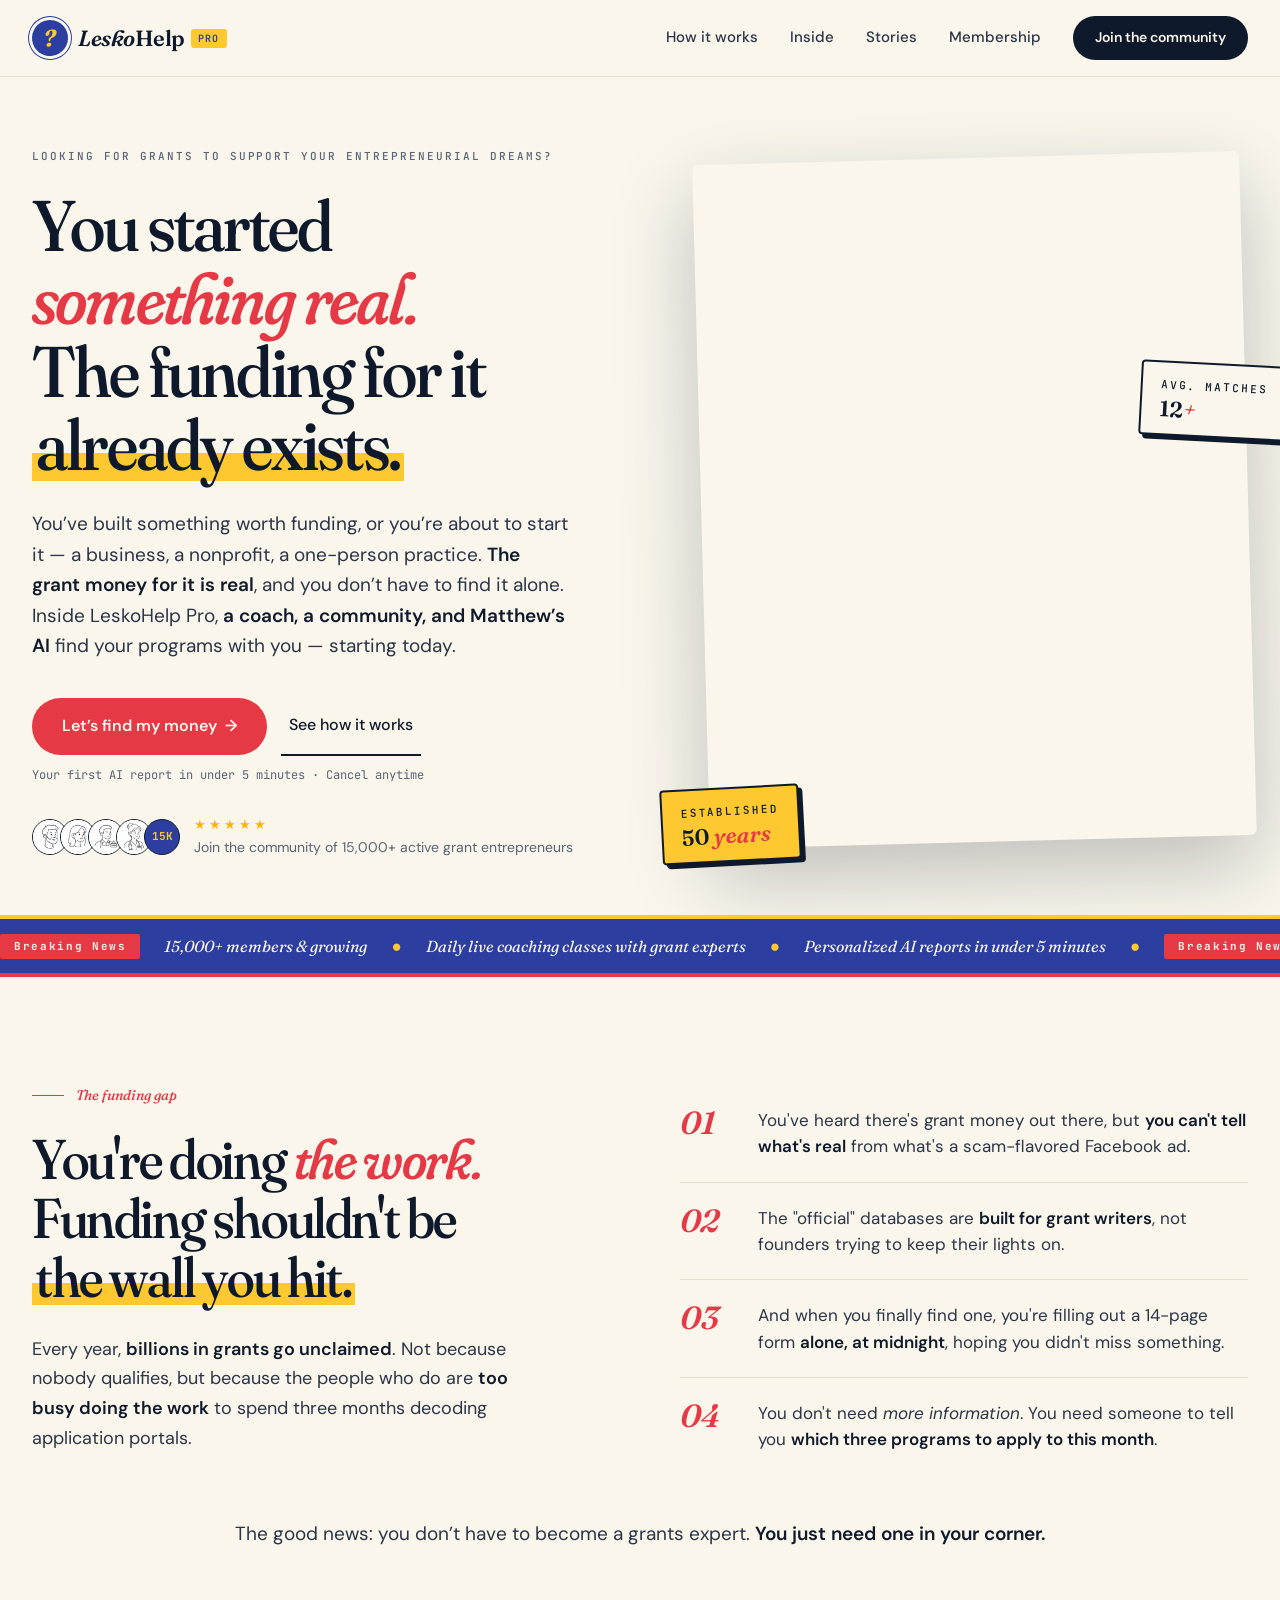
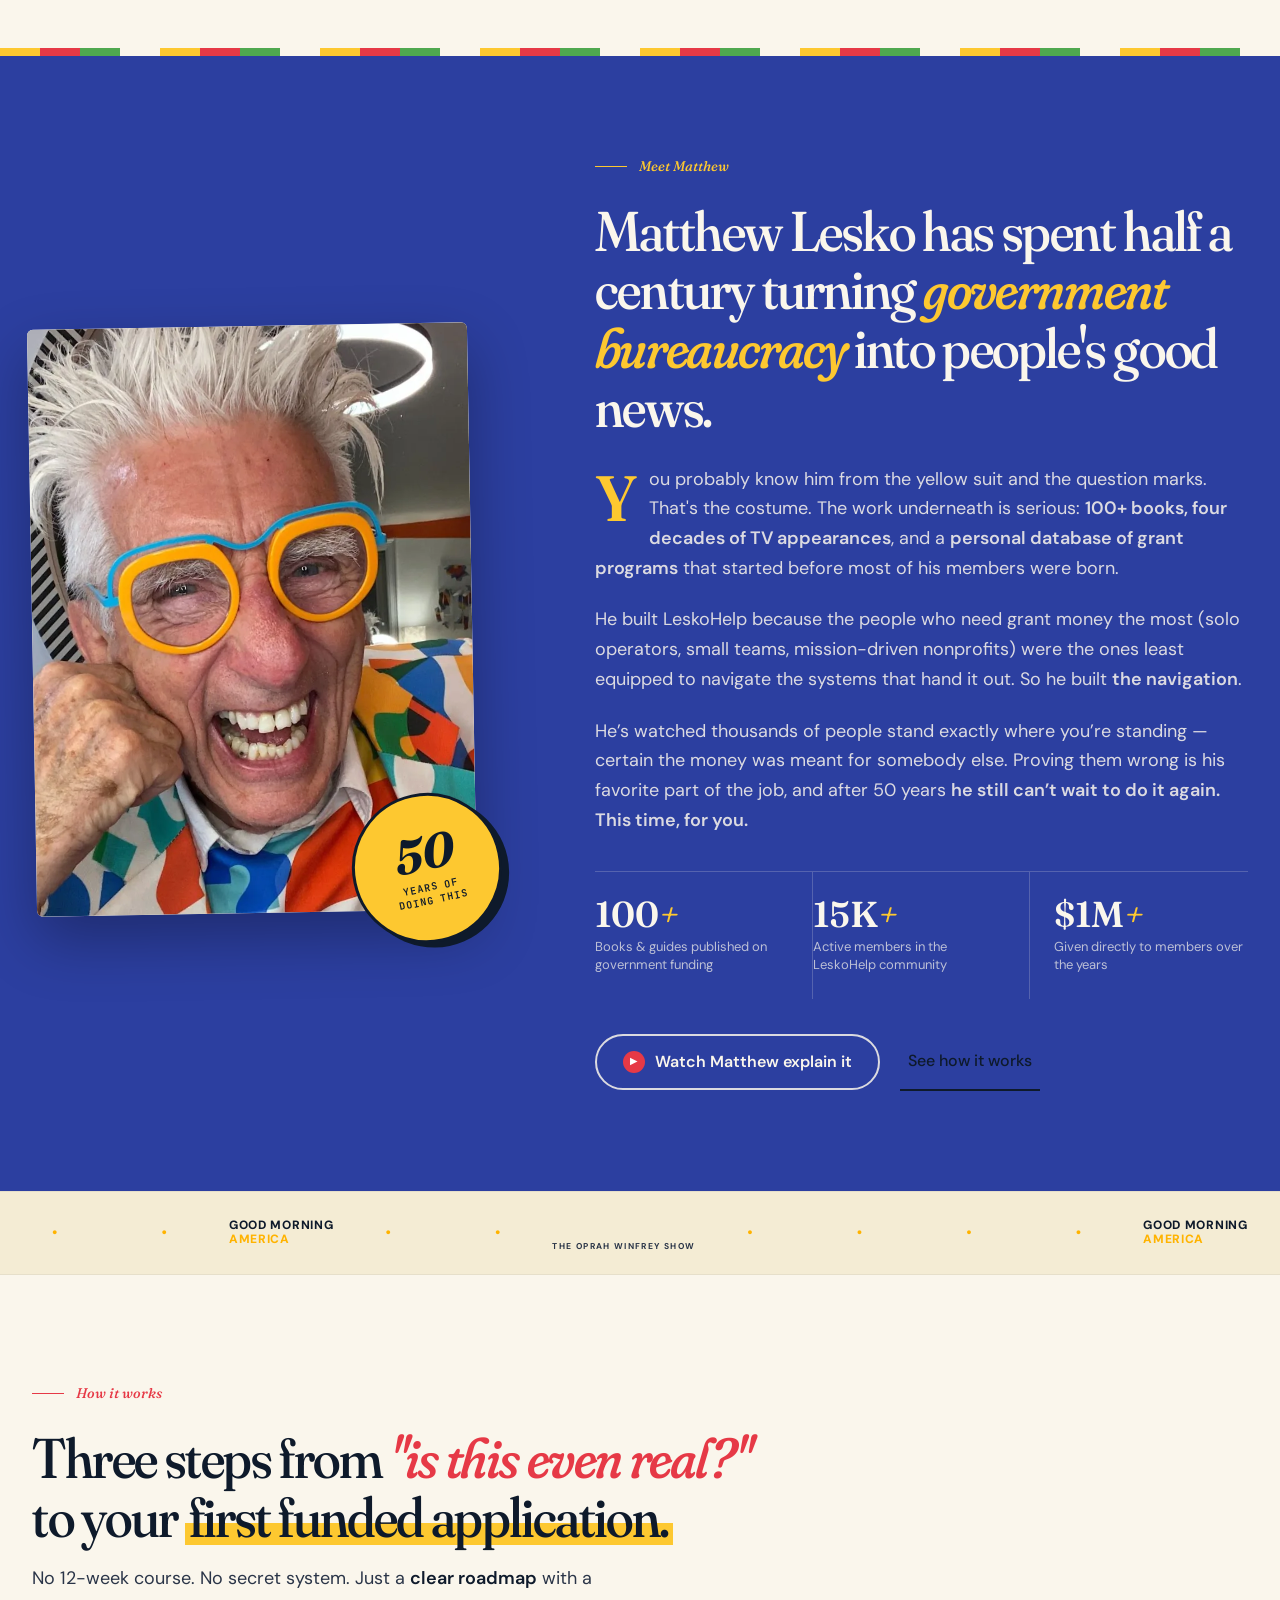
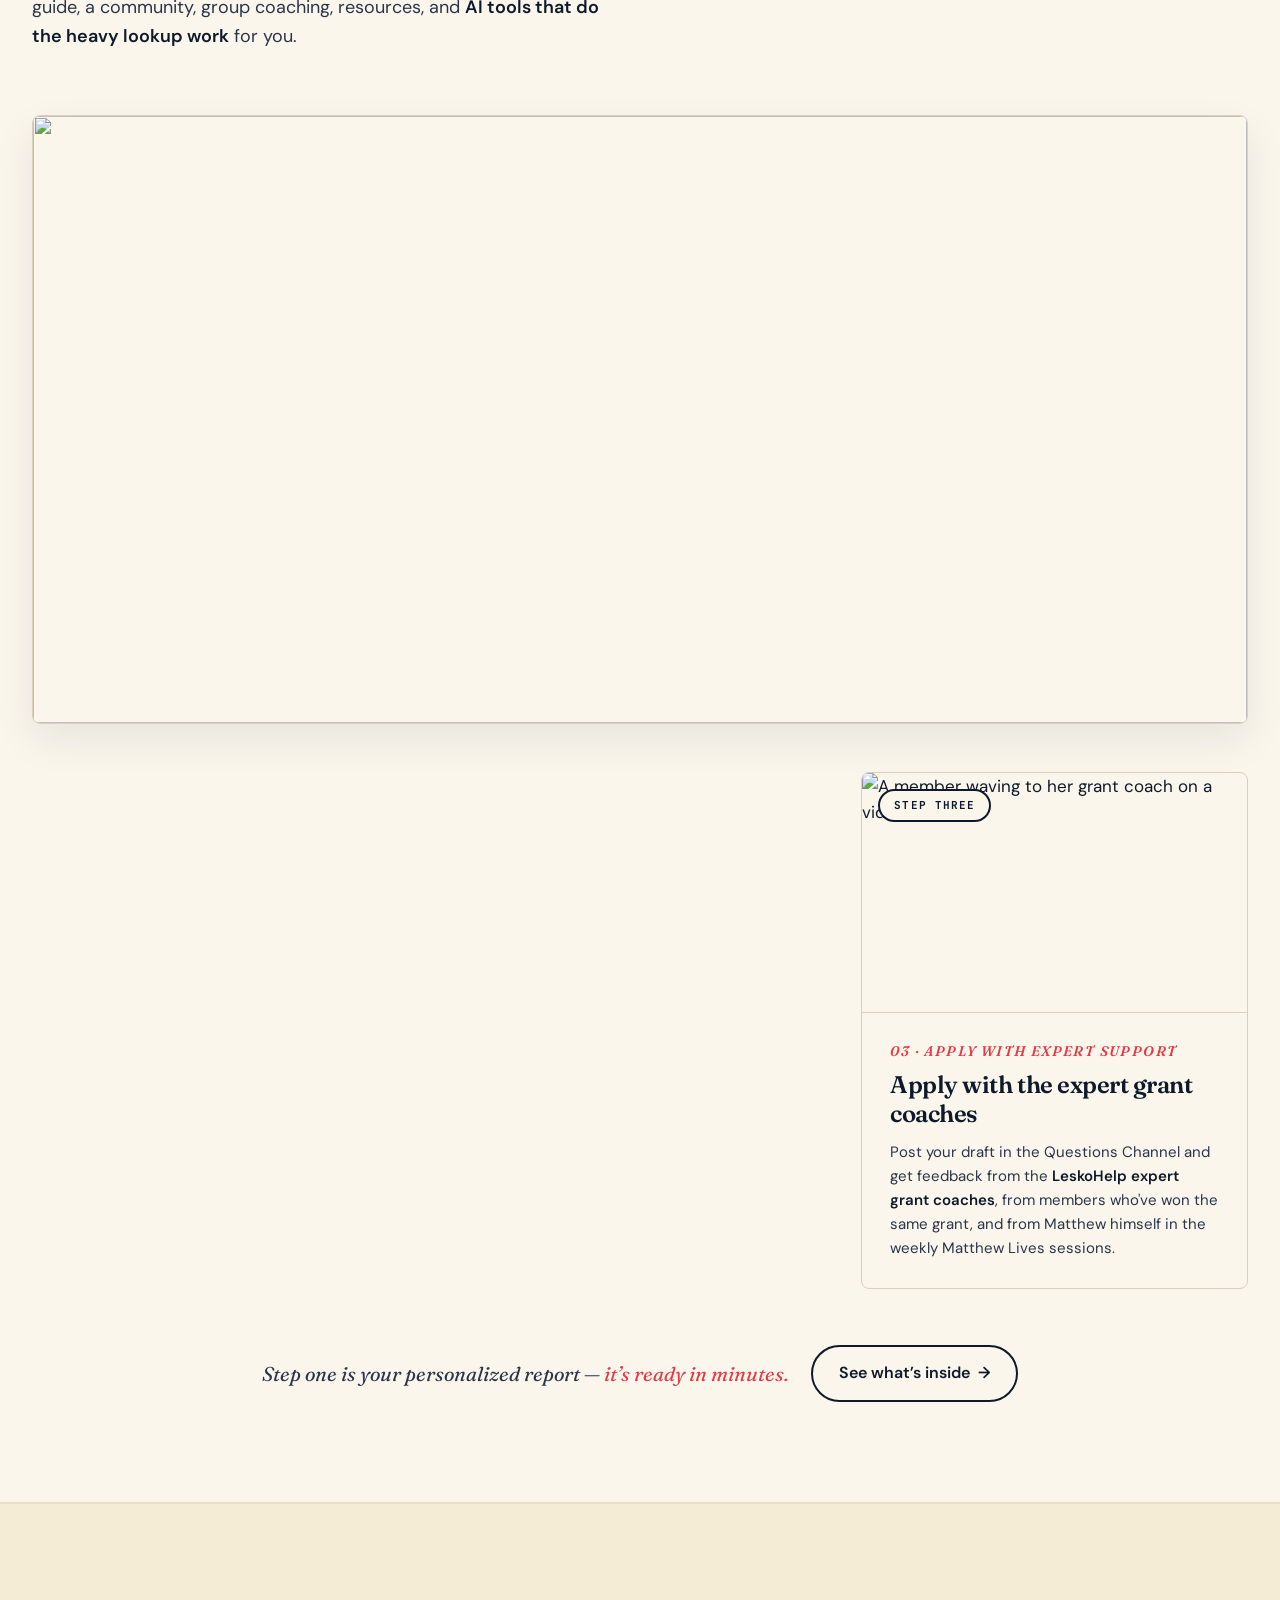
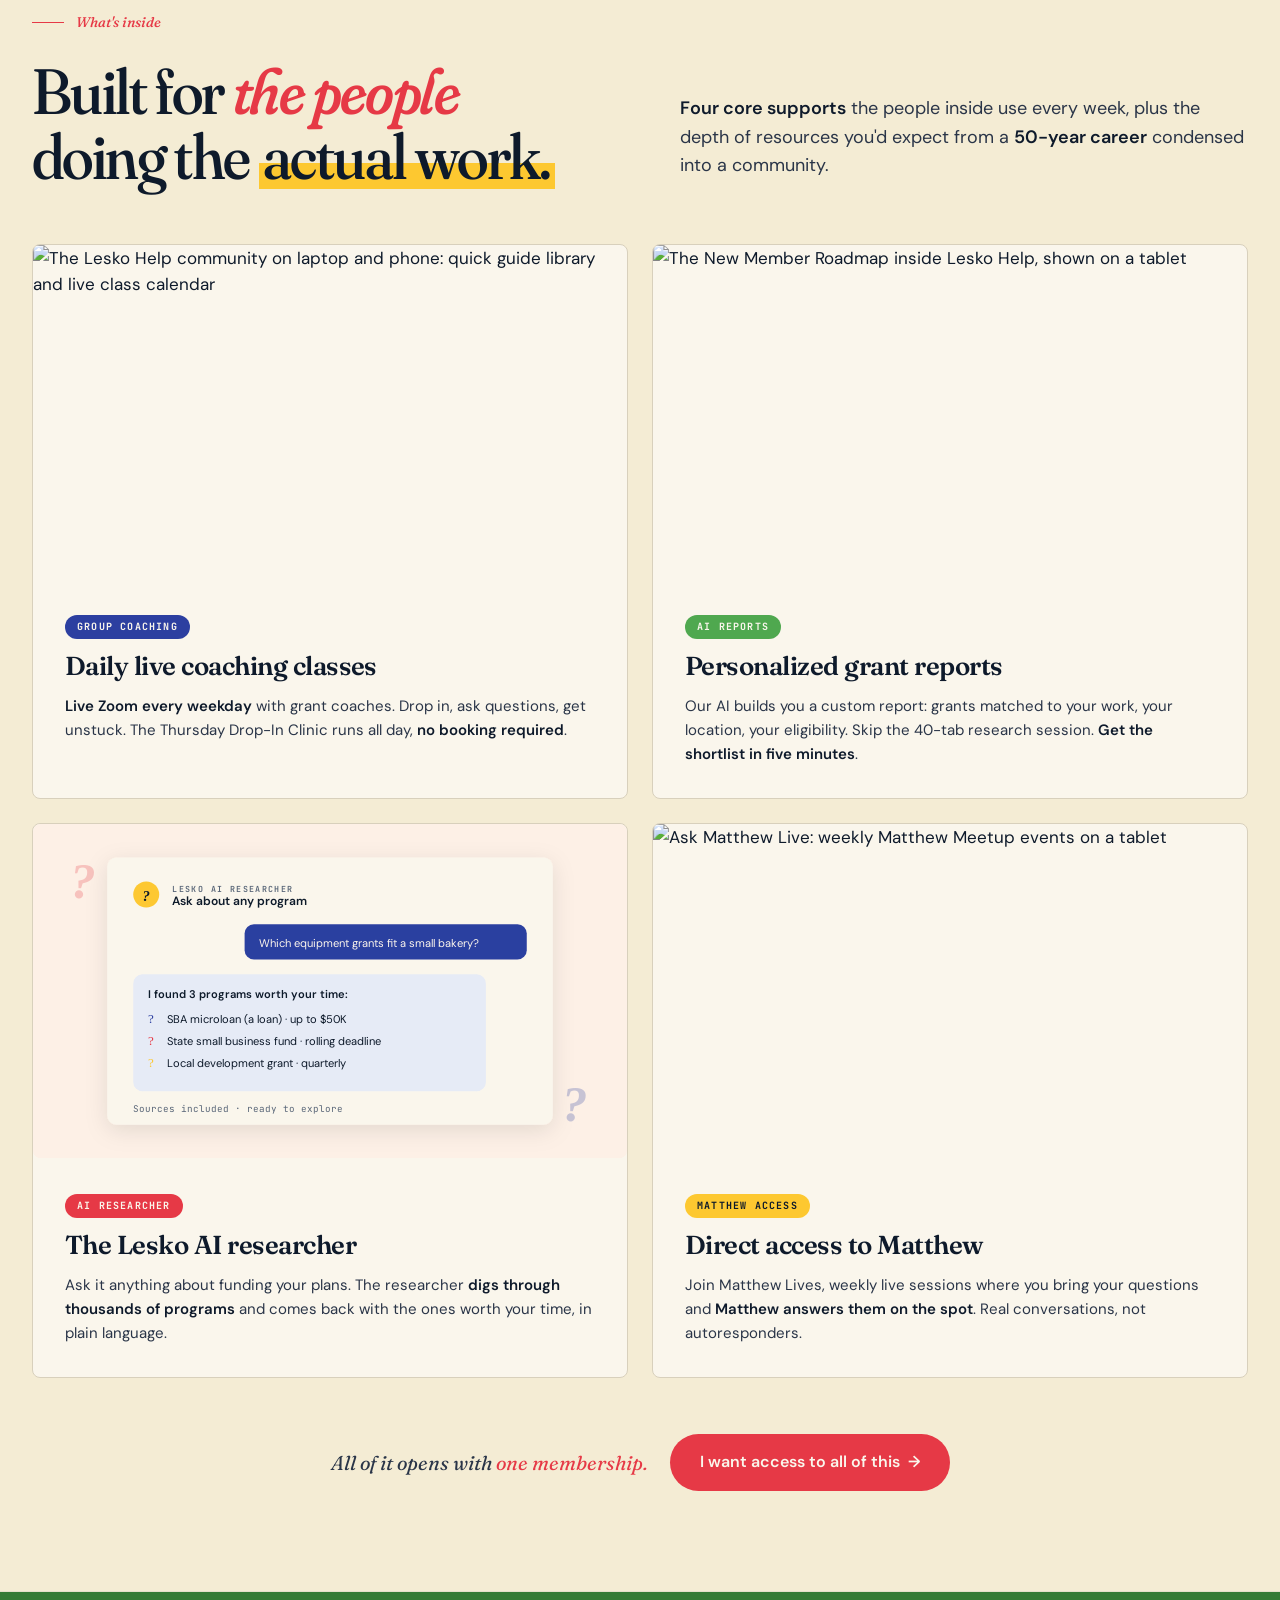
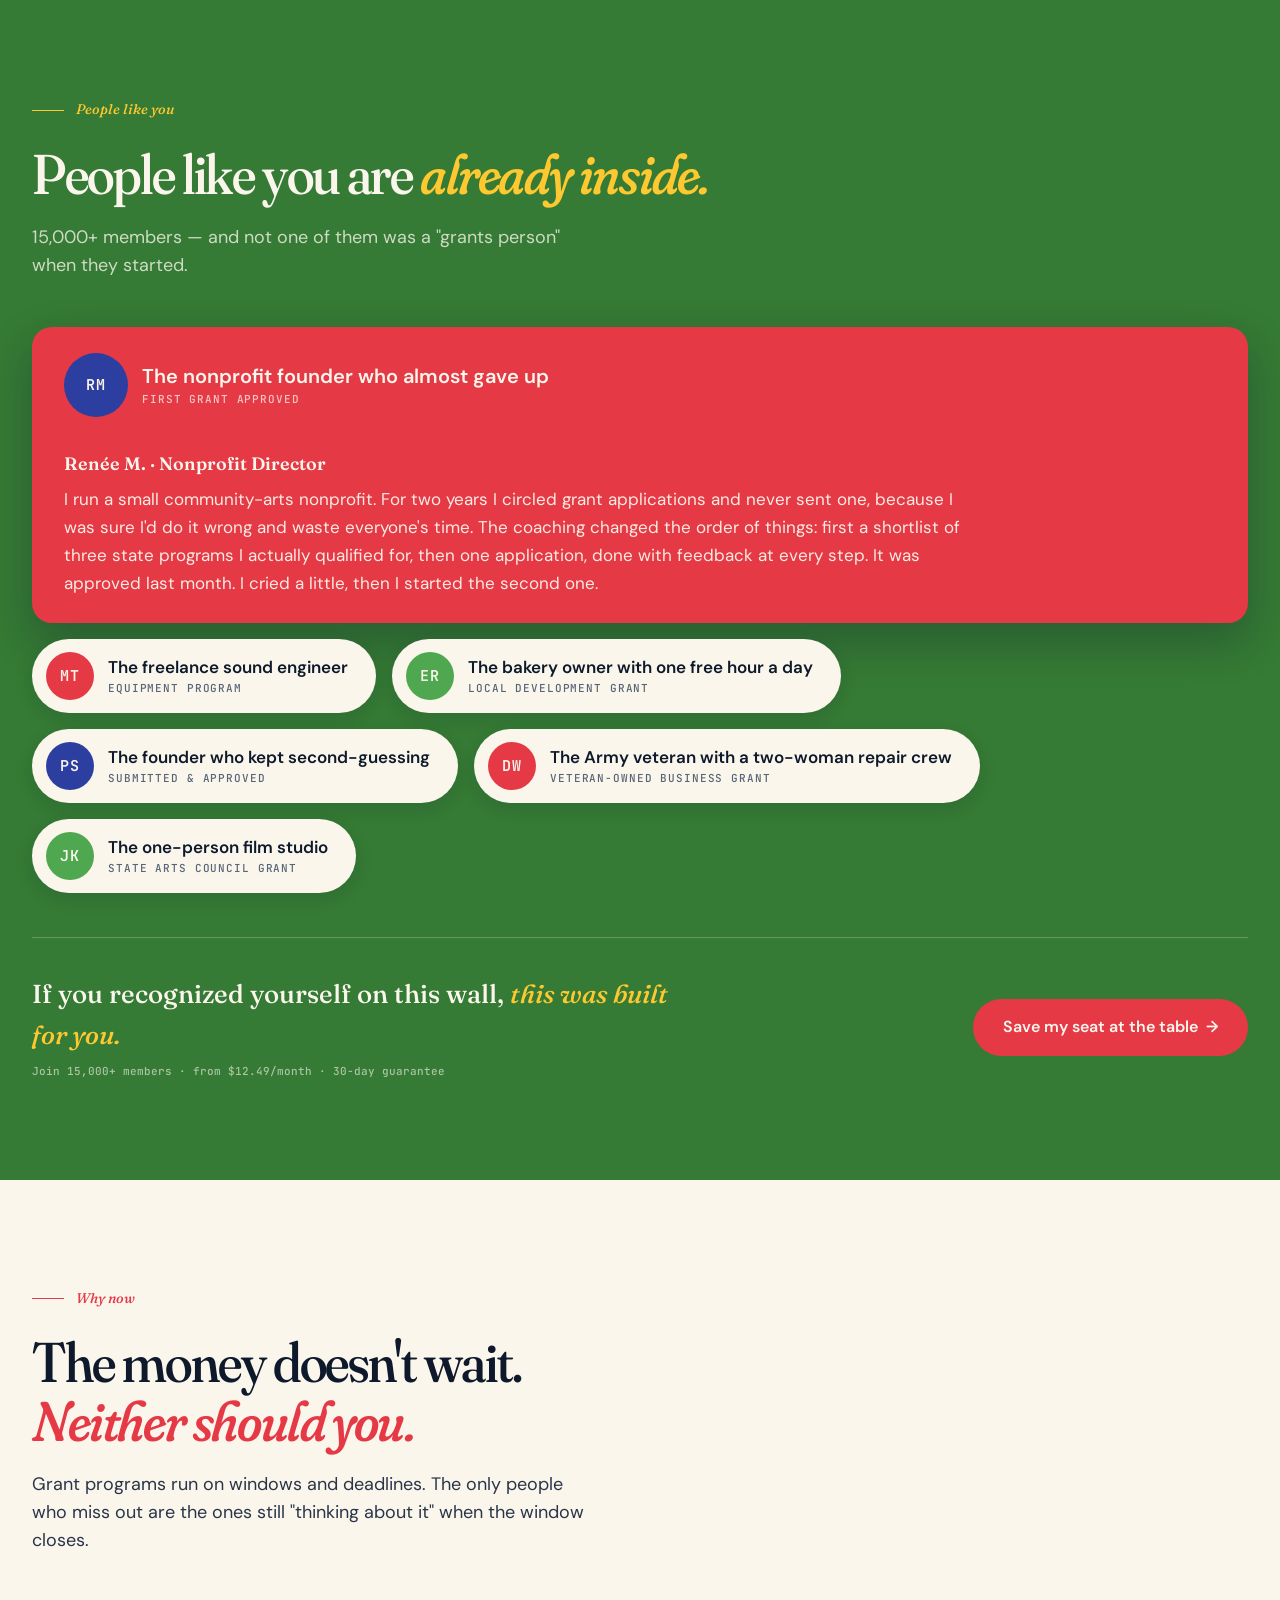
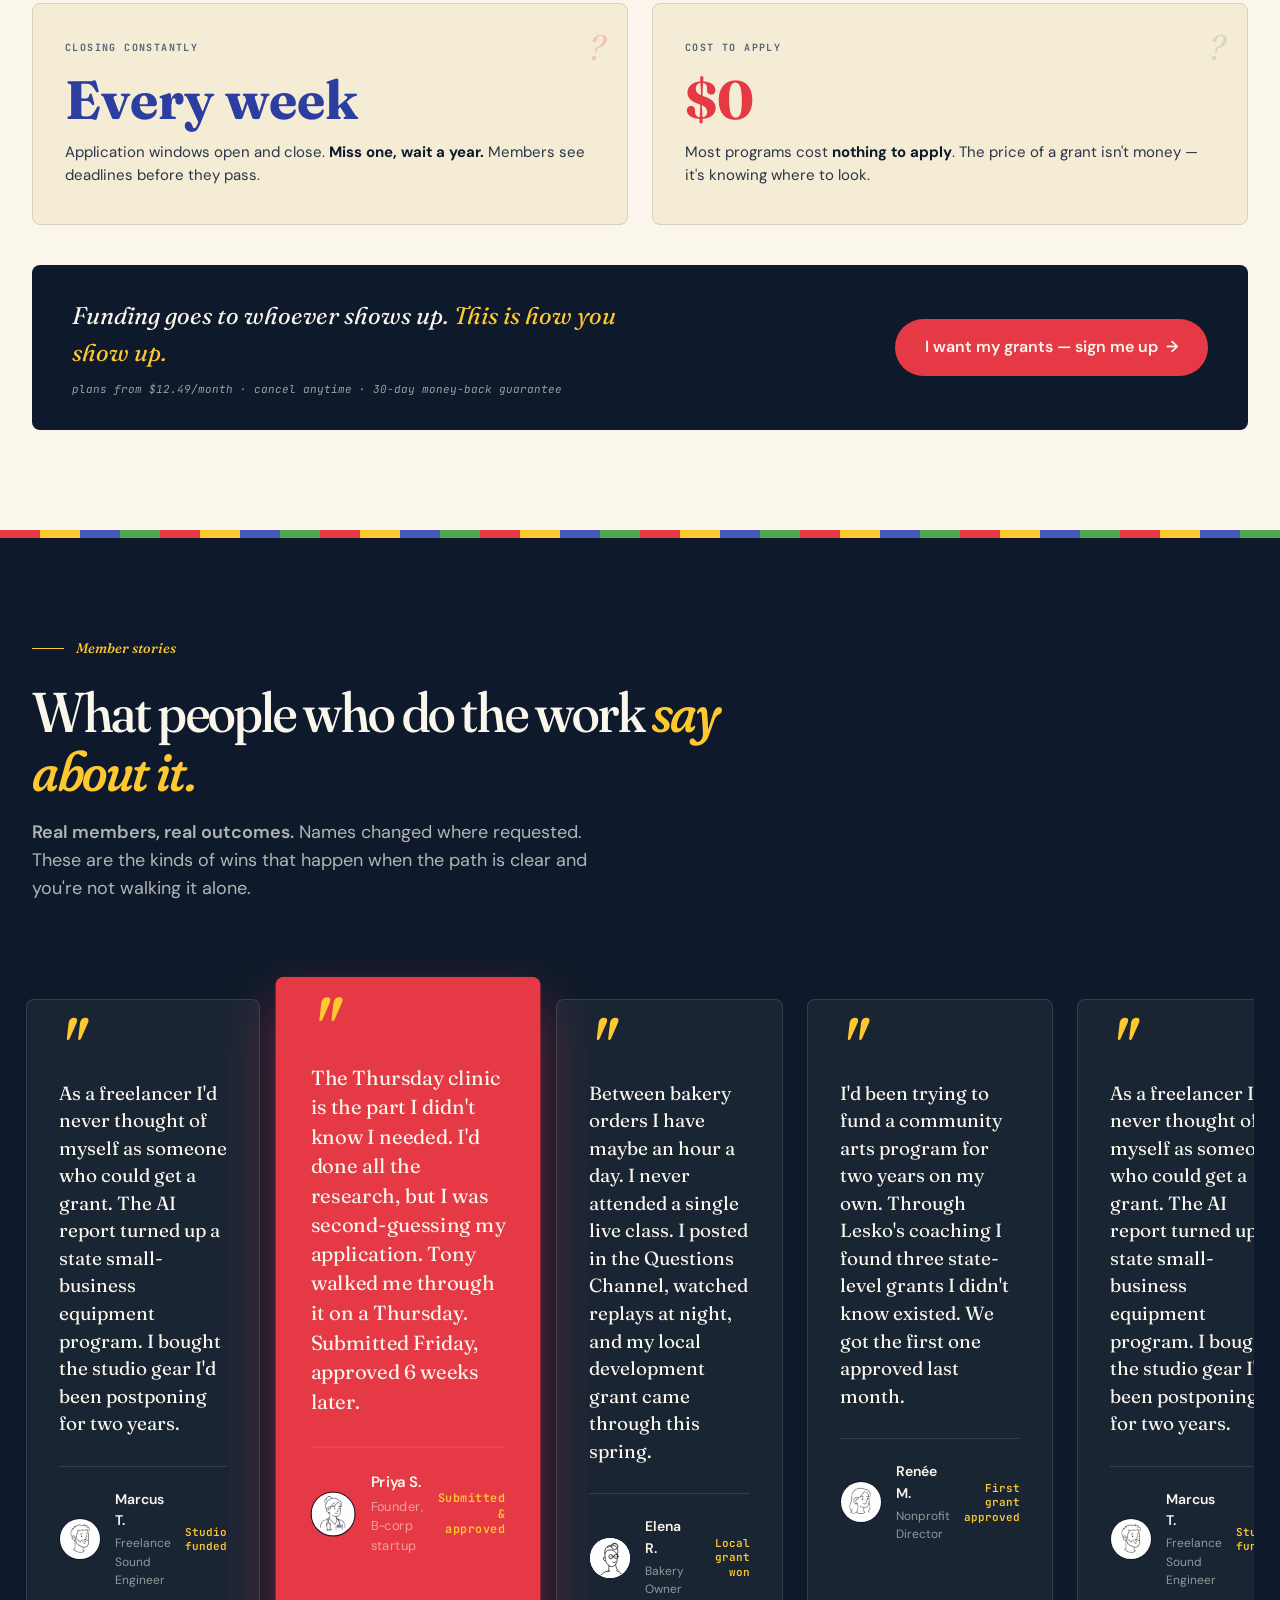
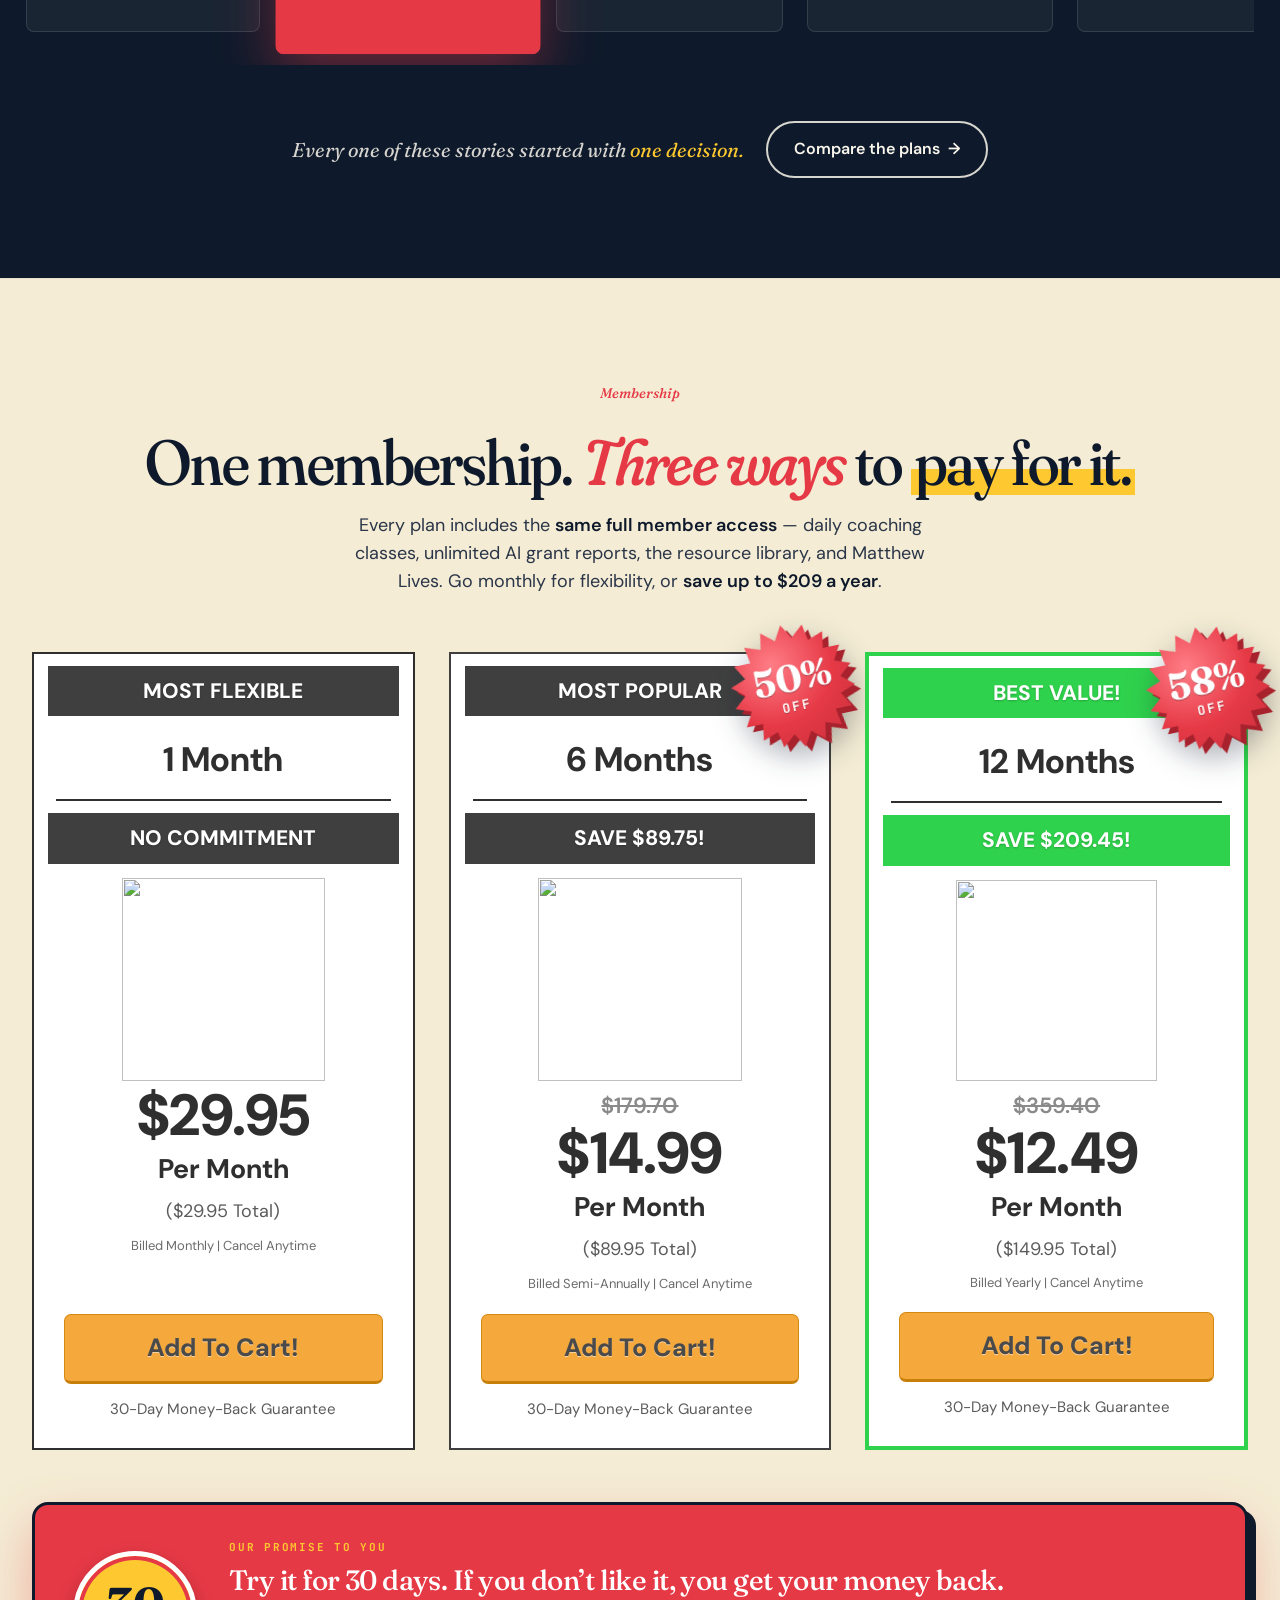
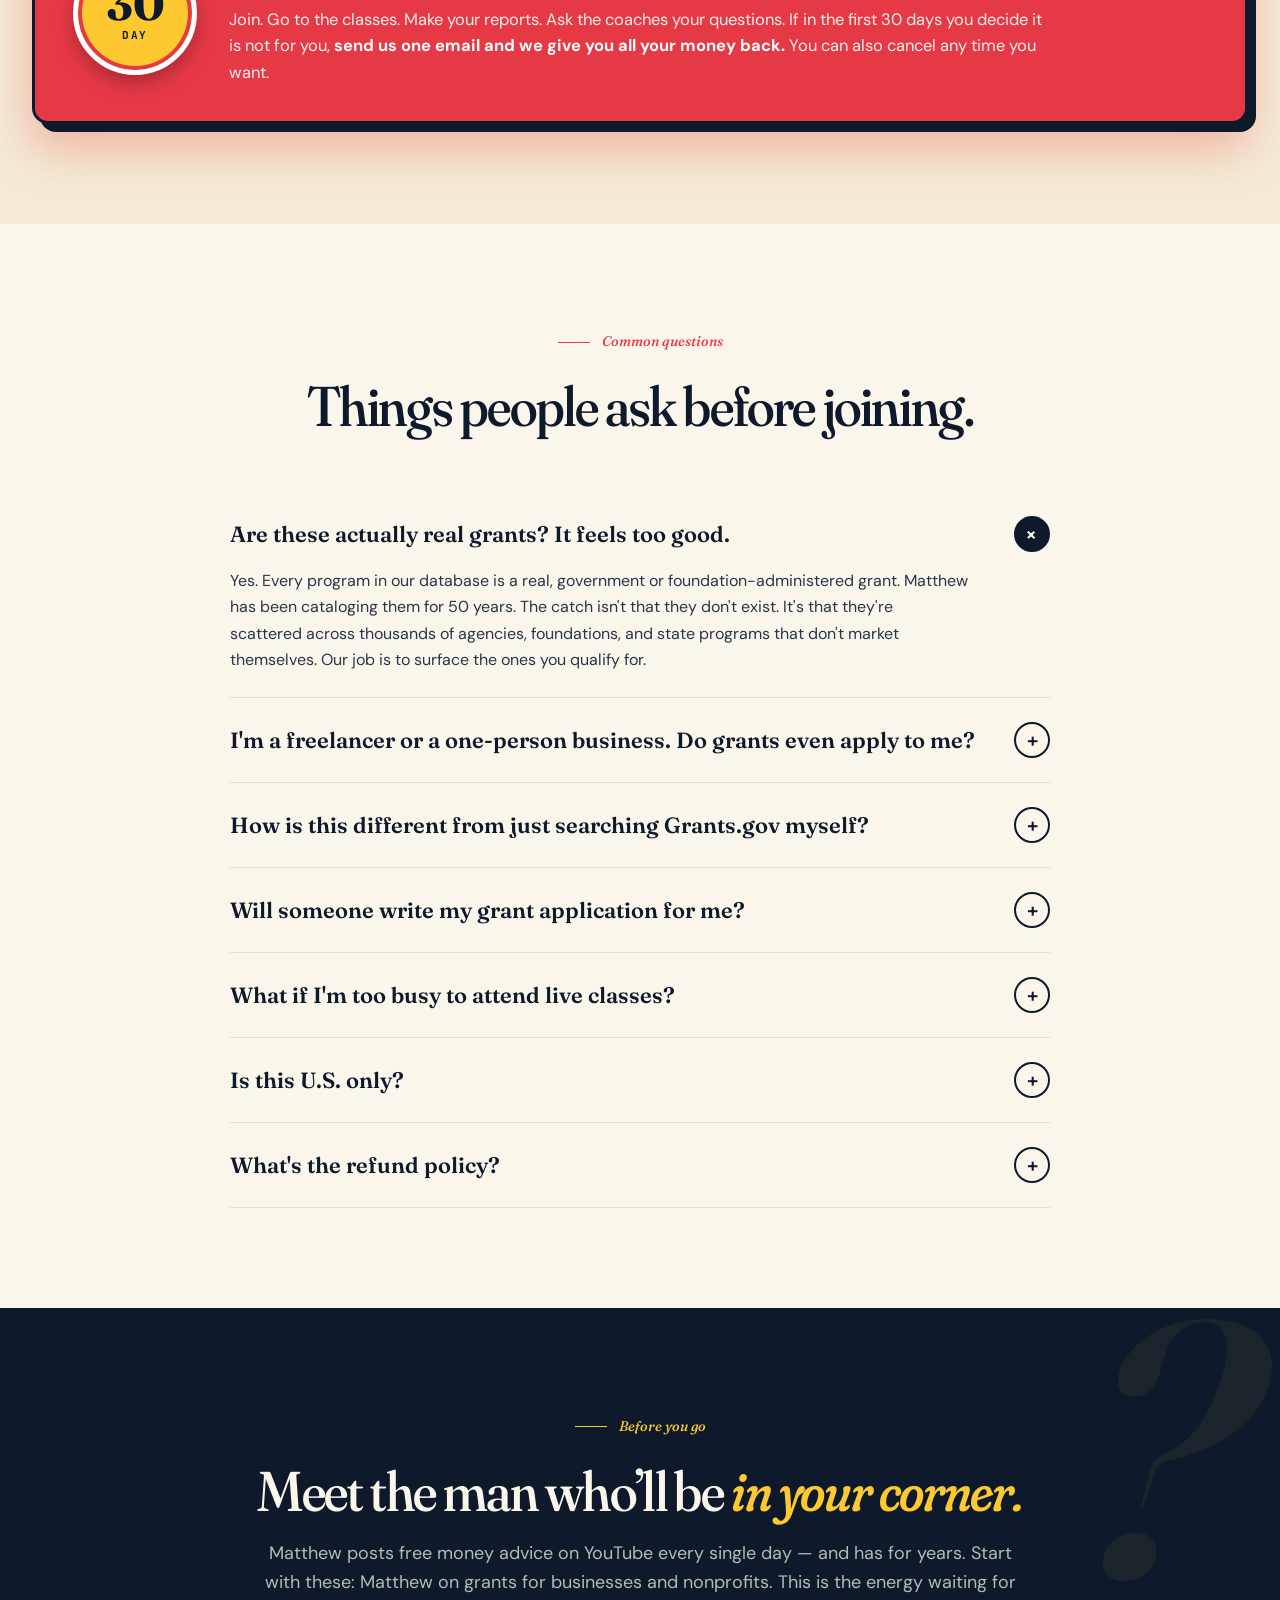
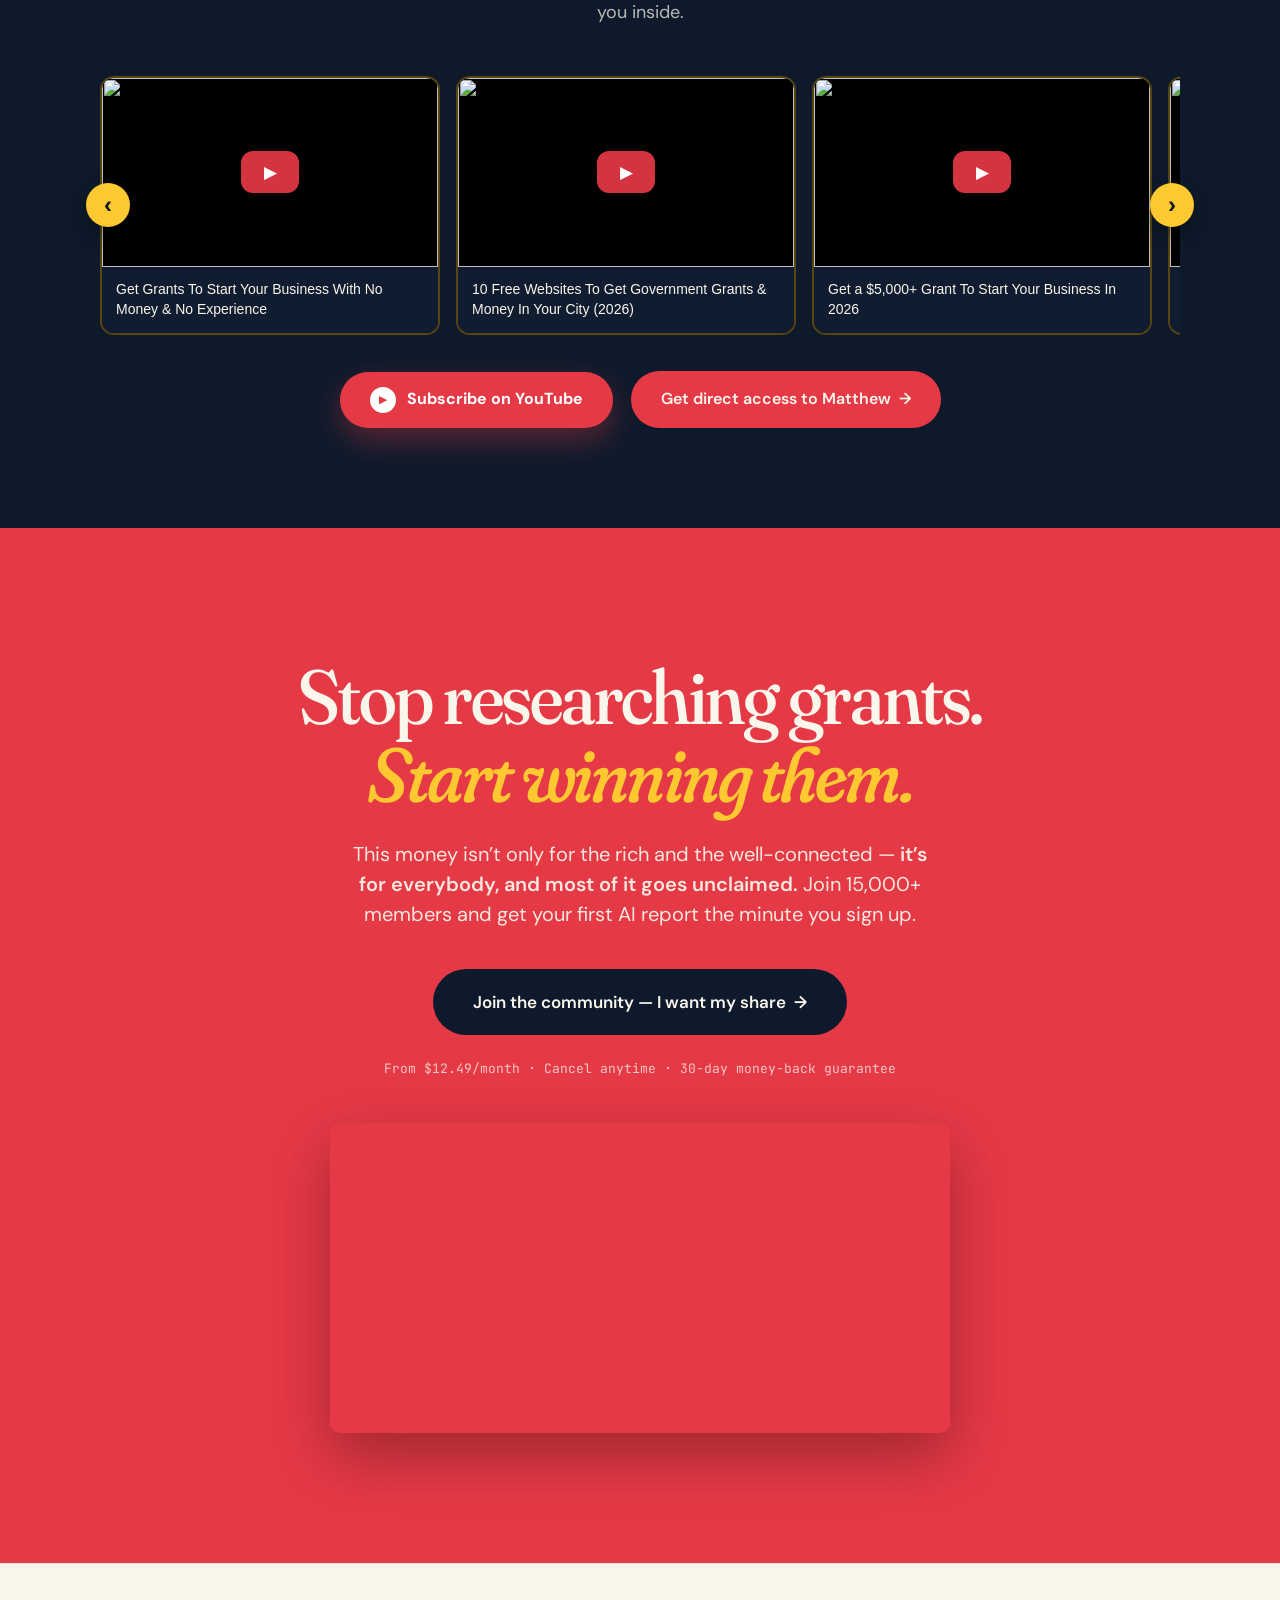
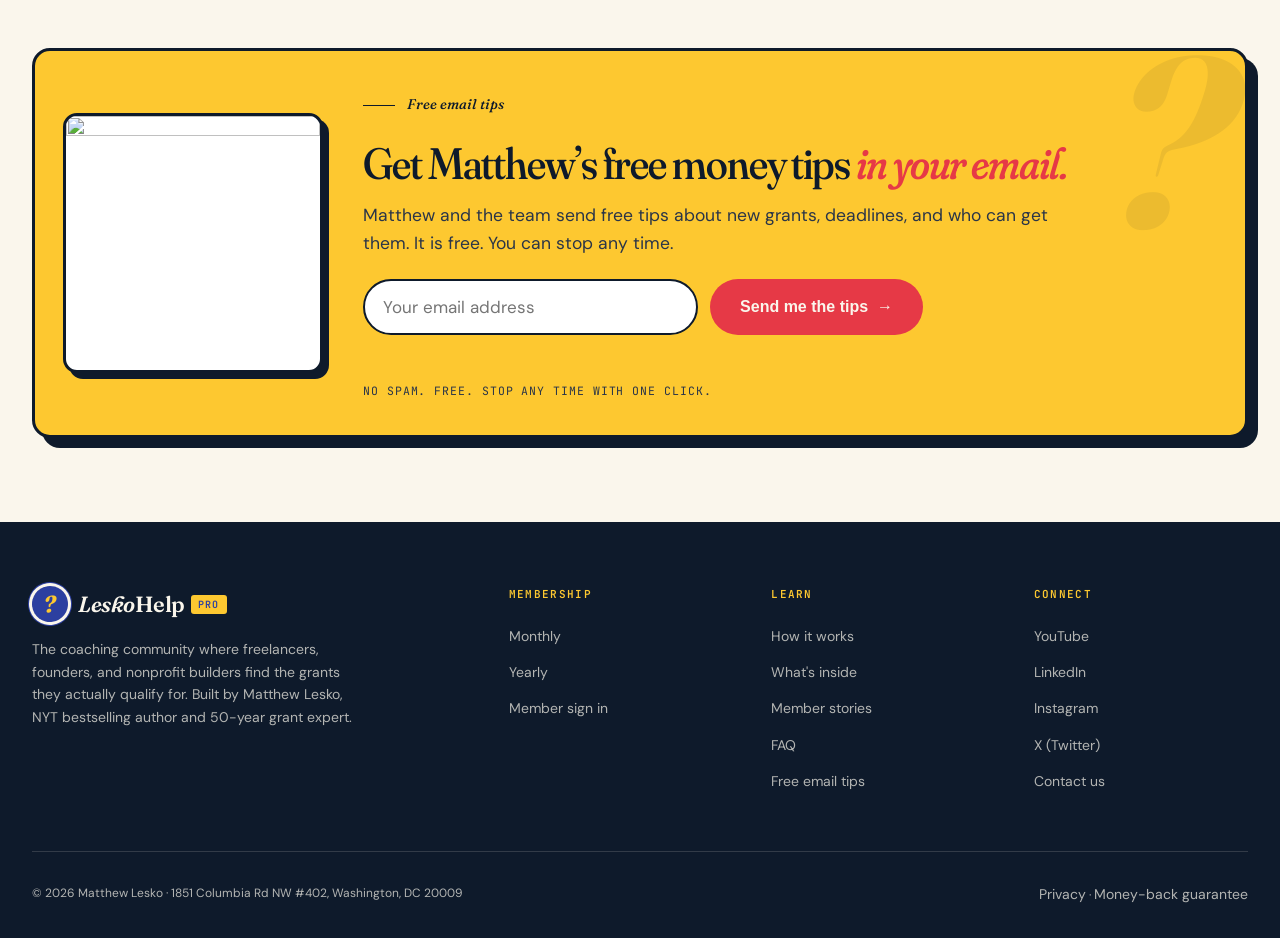
==== index.html @ 524f8b4b "Add branded checkout and welcome pages in front of Recurly Pricing buttons, the final CTA, the JSON-" ====
<!DOCTYPE html>
<html lang="en">
<head>
<meta charset="UTF-8">
<meta name="viewport" content="width=device-width, initial-scale=1.0">
<title>LeskoHelp Pro — Find Grants with Matthew Lesko's Community</title>
  <meta name="description" content="Find grants you actually qualify for. Matthew Lesko's LeskoHelp Pro pairs daily live grant coaching with AI reports matched to your business or nonprofit.">
  <meta name="robots" content="index, follow, max-image-preview:large, max-snippet:-1, max-video-preview:-1">
  <link rel="canonical" href="https://www.leskobusiness.com/">
  <meta name="theme-color" content="#2c3fa0">

  <!-- Social sharing -->
  <meta property="og:type" content="website">
  <meta property="og:site_name" content="LeskoHelp Pro">
  <meta property="og:locale" content="en_US">
  <meta property="og:url" content="https://www.leskobusiness.com/">
  <meta property="og:title" content="LeskoHelp Pro — Find Grants with Matthew Lesko's Community">
  <meta property="og:description" content="Find grants you actually qualify for. Matthew Lesko's LeskoHelp Pro pairs daily live grant coaching with AI reports matched to your business or nonprofit.">
  <meta property="og:image" content="https://www.leskobusiness.com/assets/og-image.jpg">
  <meta property="og:image:width" content="1200">
  <meta property="og:image:height" content="630">
  <meta property="og:image:alt" content="The LeskoHelp Pro community shown on a laptop and phone">
  <meta name="twitter:card" content="summary_large_image">
  <meta name="twitter:title" content="LeskoHelp Pro — Find Grants with Matthew Lesko's Community">
  <meta name="twitter:description" content="Find grants you actually qualify for. Matthew Lesko's LeskoHelp Pro pairs daily live grant coaching with AI reports matched to your business or nonprofit.">
  <meta name="twitter:image" content="https://www.leskobusiness.com/assets/og-image.jpg">

  <!-- Icons -->
  <link rel="icon" type="image/svg+xml" href="/favicon.svg">
  <link rel="apple-touch-icon" href="/apple-touch-icon.png">

  <script>document.documentElement.classList.add('js');</script>
  <script type="application/ld+json">
{
 "@context": "https://schema.org",
 "@graph": [
  {
   "@type": "Organization",
   "@id": "https://www.leskobusiness.com/#org",
   "name": "Lesko Help",
   "alternateName": "LeskoHelp Pro",
   "url": "https://www.leskobusiness.com/",
   "logo": "https://www.leskobusiness.com/apple-touch-icon.png",
   "sameAs": [
    "https://www.youtube.com/@MatthewLesko",
    "https://www.instagram.com/thematthewlesko/",
    "https://www.linkedin.com/in/matthew-lesko-ab93b3a4/",
    "https://x.com/leskofreemoney"
   ],
   "founder": {
    "@type": "Person",
    "name": "Matthew Lesko",
    "sameAs": [
     "https://en.wikipedia.org/wiki/Matthew_Lesko",
     "https://www.youtube.com/@MatthewLesko",
     "https://www.instagram.com/thematthewlesko/"
    ],
    "description": "Author and grants researcher known for 50 years of cataloging U.S. government and foundation funding programs."
   }
  },
  {
   "@type": "WebSite",
   "@id": "https://www.leskobusiness.com/#website",
   "url": "https://www.leskobusiness.com/",
   "name": "LeskoHelp Pro",
   "publisher": {
    "@id": "https://www.leskobusiness.com/#org"
   }
  },
  {
   "@type": "WebPage",
   "@id": "https://www.leskobusiness.com/",
   "url": "https://www.leskobusiness.com/",
   "name": "LeskoHelp Pro — Find Grants with Matthew Lesko's Community",
   "isPartOf": {
    "@id": "https://www.leskobusiness.com/#website"
   },
   "about": {
    "@id": "https://www.leskobusiness.com/#org"
   },
   "description": "Grant coaching community for small businesses, freelancers, and nonprofits: daily live classes, personalized AI grant reports, and direct access to Matthew Lesko."
  },
  {
   "@type": "Product",
   "@id": "https://www.leskobusiness.com/#membership",
   "name": "LeskoHelp Pro Membership",
   "description": "Membership community for finding and winning U.S. grants: daily live grant coaching classes, personalized AI grant-match reports, the Lesko AI researcher, and weekly live sessions with Matthew Lesko. 30-day money-back guarantee.",
   "brand": {
    "@id": "https://www.leskobusiness.com/#org"
   },
   "image": "https://www.leskobusiness.com/assets/og-image.jpg",
   "offers": [
    {
     "@type": "Offer",
     "name": "Monthly plan",
     "price": "29.95",
     "priceCurrency": "USD",
     "description": "$29.95 per month, billed monthly. Cancel anytime.",
     "url": "https://www.leskobusiness.com/checkout?plan=monthly",
     "availability": "https://schema.org/InStock"
    },
    {
     "@type": "Offer",
     "name": "6-month plan",
     "price": "89.95",
     "priceCurrency": "USD",
     "description": "$14.99/month billed semi-annually ($89.95).",
     "url": "https://www.leskobusiness.com/checkout?plan=half-year",
     "availability": "https://schema.org/InStock"
    },
    {
     "@type": "Offer",
     "name": "Yearly plan",
     "price": "149.95",
     "priceCurrency": "USD",
     "description": "$12.49/month billed yearly ($149.95).",
     "url": "https://www.leskobusiness.com/checkout?plan=yearly",
     "availability": "https://schema.org/InStock"
    }
   ]
  },
  {
   "@type": "FAQPage",
   "@id": "https://www.leskobusiness.com/#faq",
   "mainEntity": [
    {
     "@type": "Question",
     "name": "Are these actually real grants? It feels too good.",
     "acceptedAnswer": {
      "@type": "Answer",
      "text": "Yes. Every program in our database is a real, government or foundation-administered grant. Matthew has been cataloging them for 50 years. The catch isn't that they don't exist. It's that they're scattered across thousands of agencies, foundations, and state programs that don't market themselves. Our job is to surface the ones you qualify for."
     }
    },
    {
     "@type": "Question",
     "name": "I'm a freelancer or a one-person business. Do grants even apply to me?",
     "acceptedAnswer": {
      "@type": "Answer",
      "text": "More than you'd expect. There are programs specifically for sole proprietors, individual artists, freelance researchers, women-owned businesses, veteran-owned businesses, rural entrepreneurs, and many other niches. The AI report is built to find the ones that match your specific situation, not just generic small-business programs."
     }
    },
    {
     "@type": "Question",
     "name": "How is this different from just searching Grants.gov myself?",
     "acceptedAnswer": {
      "@type": "Answer",
      "text": "Grants.gov is one source: the federal one. Most of the funding for small operators actually comes from state agencies, regional economic development offices, and private foundations that aren't on Grants.gov at all. Our database covers all of those, and the coaching helps you actually navigate the application, not just find it."
     }
    },
    {
     "@type": "Question",
     "name": "Will someone write my grant application for me?",
     "acceptedAnswer": {
      "@type": "Answer",
      "text": "No, and that's intentional. Grant writers cost $2,000–$10,000+ per application and can't fund themselves working on a freelance budget. We coach you through writing your own, with feedback at every step. Most members find that after one or two applications, they can do it themselves with confidence."
     }
    },
    {
     "@type": "Question",
     "name": "What if I'm too busy to attend live classes?",
     "acceptedAnswer": {
      "@type": "Answer",
      "text": "Classes run every weekday across multiple time zones, and most are recorded. Many members never attend live. They post in the Questions Channel, where the Lesko AI answers right away and the expert coaches follow up. The community works asynchronously too."
     }
    },
    {
     "@type": "Question",
     "name": "Is this U.S. only?",
     "acceptedAnswer": {
      "@type": "Answer",
      "text": "Yes — LeskoHelp Pro is U.S. only. The database covers federal, state, local, and U.S. foundation programs, and they're available to everyone in America. Some programs don't even require you to be a citizen."
     }
    },
    {
     "@type": "Question",
     "name": "What's the refund policy?",
     "acceptedAnswer": {
      "@type": "Answer",
      "text": "30-day money-back guarantee on all plans. If you join, attend a few classes, generate a report, and decide it's not for you, we refund you. No forms, no friction."
     }
    }
   ]
  }
 ]
}
  </script>

<link rel="preconnect" href="https://fonts.googleapis.com">
<link rel="preconnect" href="https://fonts.gstatic.com" crossorigin>
<link href="https://fonts.googleapis.com/css2?family=Fraunces:ital,opsz,wght@0,9..144,300;0,9..144,400;0,9..144,500;0,9..144,600;0,9..144,700;0,9..144,800;0,9..144,900;1,9..144,400;1,9..144,500;1,9..144,600;1,9..144,700&family=DM+Sans:ital,opsz,wght@0,9..40,400;0,9..40,500;0,9..40,600;0,9..40,700;1,9..40,400&family=JetBrains+Mono:wght@400;500;600&display=swap" rel="stylesheet">
<style>
  :root {
    /* On-brand palette pulled from the community */
    --blue:        #2c3fa0;
    --blue-deep:   #1e2c7a;
    --blue-soft:   #4458bb;
    --yellow:      #fdc830;
    --yellow-warm: #ffb300;
    --red:         #e63946;
    --red-deep:    #c62d3a;
    --green:       #4fa84f;
    --green-deep:  #357a35;

    --paper:    #faf6ec;
    --cream:    #f4ecd4;
    --cream-2:  #ede6cf;
    --ink:      #0e1a2b;
    --ink-soft: #2a3548;
    --ink-mid:  #586577;
    --line:     #d8d0bc;
    --line-soft:#e6dfca;
  }

  * { box-sizing: border-box; margin: 0; padding: 0; }
  html { scroll-behavior: smooth; }
  body {
    font-family: 'DM Sans', -apple-system, sans-serif;
    background: var(--paper);
    color: var(--ink);
    line-height: 1.55;
    font-size: 17px;
    -webkit-font-smoothing: antialiased;
    overflow-x: hidden;
  }
  img { max-width: 100%; display: block; }

  /* TYPOGRAPHY */
  .display {
    font-family: 'Fraunces', Georgia, serif;
    font-variation-settings: 'opsz' 144, 'SOFT' 50;
    font-weight: 500;
    letter-spacing: -0.025em;
    line-height: 1.02;
  }
  .display em {
    font-style: italic;
    font-variation-settings: 'opsz' 144, 'SOFT' 100;
    color: var(--red);
  }
  .label {
    font-family: 'JetBrains Mono', monospace;
    font-size: 11px;
    text-transform: uppercase;
    letter-spacing: 0.18em;
    color: var(--ink-mid);
    font-weight: 500;
  }
  .section-label {
    display: inline-flex;
    align-items: center;
    gap: 12px;
    font-family: 'Fraunces', serif;
    font-style: italic;
    font-weight: 500;
    font-size: 14px;
    color: var(--red);
    margin-bottom: 24px;
  }
  .section-label::before {
    content: '';
    width: 32px;
    height: 1px;
    background: var(--red);
  }
  h1, h2, h3, h4 { font-family: 'Fraunces', serif; font-weight: 500; letter-spacing: -0.02em; }
  .hero-sub strong, .problem p strong, .plan-intro strong, .inside-header p strong,
  .plan-step p strong, .lead-feature p strong, .pricing-header p strong {
    color: var(--ink);
    font-weight: 600;
  }
  .guide-content p strong, .stories-intro strong, .final-cta p strong {
    color: inherit;
    font-weight: 600;
  }
  .highlight {
    background-image: linear-gradient(180deg, transparent 60%, var(--yellow) 60%, var(--yellow) 92%, transparent 92%);
    padding: 0 4px;
  }

  /* LAYOUT */
  .container { max-width: 1280px; margin: 0 auto; padding: 0 32px; }
  .container-narrow { max-width: 920px; margin: 0 auto; padding: 0 32px; }

  /* ──────────── NAV ──────────── */
  nav {
    position: sticky;
    top: 0;
    background: rgba(250, 246, 236, 0.92);
    backdrop-filter: blur(12px);
    -webkit-backdrop-filter: blur(12px);
    border-bottom: 1px solid var(--line-soft);
    z-index: 100;
    padding: 16px 0;
  }
  .nav-inner {
    display: flex;
    align-items: center;
    justify-content: space-between;
  }
  .logo {
    font-family: 'Fraunces', serif;
    font-weight: 600;
    font-size: 22px;
    letter-spacing: -0.02em;
    display: flex;
    align-items: center;
    gap: 10px;
    color: var(--ink);
    text-decoration: none;
  }
  .logo-mark {
    width: 36px; height: 36px;
    background: var(--blue);
    color: var(--yellow);
    border-radius: 50%;
    display: flex; align-items: center; justify-content: center;
    font-family: 'Fraunces', serif;
    font-weight: 700;
    font-style: italic;
    font-size: 22px;
    transform: rotate(-8deg);
    box-shadow: 0 0 0 3px var(--paper), 0 0 0 4px var(--blue);
  }
  .logo-text { font-style: italic; }
  .pro-tag {
    font-family: 'JetBrains Mono', monospace;
    font-style: normal;
    font-weight: 600;
    font-size: 10px;
    color: var(--blue);
    margin-left: 6px;
    letter-spacing: 0.12em;
    text-transform: uppercase;
    background: var(--yellow);
    padding: 3px 7px;
    border-radius: 3px;
    vertical-align: middle;
    position: relative;
    top: -2px;
  }
  .nav-links { display: flex; gap: 32px; align-items: center; }
  .nav-links > a {
    color: var(--ink-soft);
    text-decoration: none;
    font-size: 15px;
    font-weight: 500;
    transition: color 0.2s;
  }
  .nav-links > a:hover { color: var(--red); }
  .nav-links > a.nav-cta {
    background: var(--ink);
    color: var(--paper);
    padding: 11px 22px;
    border-radius: 100px;
    text-decoration: none;
    font-size: 14px;
    font-weight: 600;
    transition: all 0.2s;
    white-space: nowrap;
    flex: none;
  }
  @media (max-width: 600px) {
    .nav-links > a.nav-cta { padding: 9px 14px; font-size: 12.5px; }
  }
  .nav-cta:hover { background: var(--red); color: var(--paper) !important; }

  /* ──────────── HERO ──────────── */
  .hero {
    position: relative;
    padding: 64px 0 56px;
    overflow: clip;
  }
    .hero-grid {
    display: grid;
    grid-template-columns: 1.05fr 0.95fr;
    gap: 64px;
    align-items: center;
    position: relative;
    z-index: 1;
  }
  .hero-text { position: relative; z-index: 2; }
  .hero h1 {
    font-size: clamp(44px, 5.6vw, 80px);
    margin: 22px 0 28px;
    font-weight: 500;
    letter-spacing: -0.025em;
  }
  .hero-sub {
    font-size: 19px;
    color: var(--ink-soft);
    max-width: 540px;
    margin-bottom: 36px;
    line-height: 1.6;
  }
  .hero-ctas {
    display: flex;
    gap: 14px;
    align-items: center;
    margin-bottom: 10px;
    flex-wrap: wrap;
  }
  .cta-boost {
    font-family: 'JetBrains Mono', monospace;
    font-size: 12px;
    color: var(--ink-mid);
    margin-bottom: 30px;
  }
  .btn-primary {
    background: var(--red);
    color: var(--paper);
    padding: 16px 30px;
    border-radius: 100px;
    text-decoration: none;
    font-size: 16px;
    font-weight: 600;
    transition: all 0.2s;
    display: inline-flex;
    align-items: center;
    gap: 8px;
    border: none;
    cursor: pointer;
  }
  .btn-primary:hover { background: var(--red-deep); transform: translateY(-1px); box-shadow: 0 8px 20px rgba(230,57,70,0.3); }
  .btn-secondary {
    color: var(--ink);
    text-decoration: none;
    font-size: 16px;
    font-weight: 500;
    padding: 16px 8px;
    border-bottom: 2px solid var(--ink);
    transition: all 0.2s;
  }
  .btn-secondary:hover { color: var(--red); border-color: var(--red); }

  .hero-trust {
    display: flex;
    align-items: center;
    gap: 14px;
    color: var(--ink-mid);
    font-size: 14px;
  }
  .avatar-stack { display: flex; }
  .avatar-stack > div {
    width: 36px; height: 36px;
    border-radius: 50%;
    border: 1px solid var(--ink);
    margin-left: -8px;
  }
  .avatar-stack > div:first-child { margin-left: 0; }
  .hero-trust .trust-text { display: flex; flex-direction: column; gap: 2px; }
  .hero-trust .stars { color: var(--yellow-warm); letter-spacing: 3px; font-size: 13px; }
  .avatar-stack > div.doodle {
    background: #fff;
    overflow: hidden;
    display: flex;
    align-items: center;
    justify-content: center;
  }
  .avatar-stack > div.doodle img,
  .story-card .avatar img {
    width: 100%; height: 100%;
    object-fit: cover;
    display: block;
  }
  .avatar-stack > div:nth-child(5) {
    background: var(--blue); color: var(--yellow);
    display: flex; align-items: center; justify-content: center;
    font-size: 11px; font-weight: 700;
    font-family: 'JetBrains Mono', monospace;
  }

  /* HERO portrait card */
  .hero-portrait {
    position: relative;
    aspect-ratio: 4/5;
    width: 100%;
    max-width: 480px;
    margin-left: auto;
  }
  @media (min-width: 1280px) {
    .hero-portrait {
      max-width: 100%;
      margin-left: 0;
    }
  }
  .portrait-frame {
    position: absolute;
    inset: 0;
    background: var(--blue);
    border-radius: 6px;
    overflow: hidden;
    box-shadow: 0 30px 80px rgba(14, 26, 43, 0.25);
    transform: rotate(-2deg);
  }
  .portrait-frame img {
    width: 100%;
    height: 100%;
    object-fit: cover;
    object-position: center top;
  }
  /* Speech bubble accent */
  .speech-bubble {
    position: absolute;
    top: -10px;
    left: -50px;
    background: var(--paper);
    border: 3px solid var(--ink);
    padding: 18px 24px;
    border-radius: 24px;
    transform: rotate(-4deg);
    box-shadow: 6px 6px 0 var(--ink);
    z-index: 4;
    max-width: 240px;
  }
  .speech-bubble::after {
    content: '';
    position: absolute;
    bottom: -18px;
    right: 40px;
    width: 0; height: 0;
    border-left: 18px solid transparent;
    border-right: 18px solid transparent;
    border-top: 22px solid var(--ink);
  }
  .speech-bubble::before {
    content: '';
    position: absolute;
    bottom: -12px;
    right: 44px;
    width: 0; height: 0;
    border-left: 14px solid transparent;
    border-right: 14px solid transparent;
    border-top: 18px solid var(--paper);
    z-index: 1;
  }
  .speech-bubble p {
    font-family: 'Fraunces', serif;
    font-weight: 600;
    font-size: 18px;
    line-height: 1.2;
    color: var(--ink);
  }
  .speech-bubble .accent { color: var(--red); }

  /* Caption strip */
  .portrait-caption {
    position: absolute;
    bottom: 24px;
    left: 24px;
    right: 24px;
    background: var(--ink);
    color: var(--paper);
    padding: 16px 20px;
    border-radius: 4px;
    z-index: 3;
    transform: rotate(-1deg);
  }
  .portrait-caption .name {
    font-family: 'Fraunces', serif;
    font-size: 18px;
    font-weight: 600;
    margin-bottom: 2px;
  }
  .portrait-caption .role {
    font-size: 11px;
    color: rgba(250,246,236,0.75);
    letter-spacing: 0.08em;
    text-transform: uppercase;
    font-family: 'JetBrains Mono', monospace;
  }

  /* Floating credential badges */
  .float-card {
    position: absolute;
    background: var(--paper);
    border: 2px solid var(--ink);
    padding: 14px 18px;
    border-radius: 4px;
    box-shadow: 4px 4px 0 var(--ink);
    z-index: 5;
  }
  .float-card.fc-1 {
    bottom: -20px;
    left: -40px;
    transform: rotate(-3deg);
    background: var(--yellow);
  }
  .float-card.fc-2 {
    top: 30%;
    right: -40px;
    transform: rotate(3deg);
    background: var(--paper);
  }
  .float-card .label { display: block; margin-bottom: 4px; color: var(--ink); }
  .float-card .value {
    font-family: 'Fraunces', serif;
    font-size: 22px;
    font-weight: 600;
    line-height: 1;
    color: var(--ink);
  }
  .float-card .value em {
    font-style: italic;
    color: var(--red);
  }

  /* PRESS MARQUEE */
  .press-bar {
    background: var(--cream);
    border-top: 1px solid var(--line-soft);
    border-bottom: 1px solid var(--line-soft);
    padding: 18px 0;
    overflow: hidden;
  }
  .press-bar-inner {
    display: flex;
    width: max-content;
    will-change: transform;
    animation: marquee 48s linear infinite;
  }
  .press-track {
    display: flex;
    align-items: center;
    gap: 52px;
    padding-right: 52px;
    flex-shrink: 0;
    white-space: nowrap;
  }
  .press-bar .dot { color: var(--yellow-warm); font-size: 9px; flex-shrink: 0; }
  .press-item { display: flex; align-items: center; flex-shrink: 0; }
  .press-item img { display: block; width: auto; }
  .press-item.cnn img { height: 30px; }
  .press-item.nbc img { height: 46px; }
  .press-item.nyt img { height: 20px; }
  .press-item.wapo img { height: 21px; }
  .press-item.gma { gap: 10px; }
  .press-item.gma img { height: 38px; }
  .press-item.gma .gma-text {
    font-family: 'DM Sans', sans-serif;
    font-weight: 800;
    font-size: 12px;
    line-height: 1.15;
    letter-spacing: 0.06em;
    color: var(--ink);
  }
  .press-item.gma .gma-text span { color: var(--yellow-warm); }
  .press-item.oprah { flex-direction: column; align-items: center; gap: 3px; }
  .press-item.oprah img { height: 24px; }
  .press-item.oprah .oprah-text {
    font-family: 'DM Sans', sans-serif;
    font-size: 8.5px;
    font-weight: 700;
    letter-spacing: 0.16em;
    text-transform: uppercase;
    color: var(--ink-soft);
  }

  /* BREAKING NEWS BAR */
  .news-bar {
    background: var(--blue);
    color: var(--paper);
    padding: 14px 0;
    overflow: hidden;
    border-top: 4px solid var(--yellow);
    border-bottom: 4px solid var(--red);
  }
  .news-bar-inner {
    display: flex;
    width: max-content;
    will-change: transform;
    animation: marquee 55s linear infinite;
  }
  .news-track {
    display: flex;
    align-items: center;
    gap: 24px;
    padding-right: 24px;
    flex-shrink: 0;
    white-space: nowrap;
  }
  .news-bar .badge {
    background: var(--red);
    padding: 4px 14px;
    font-family: 'JetBrains Mono', monospace;
    font-size: 11px;
    font-weight: 700;
    letter-spacing: 0.15em;
    border-radius: 2px;
    flex-shrink: 0;
  }
  .news-bar .item {
    font-family: 'Fraunces', serif;
    font-style: italic;
    font-size: 16px;
    color: var(--paper);
  }
  .news-bar .dot { color: var(--yellow); }
  @keyframes marquee {
    from { transform: translateX(0); }
    to { transform: translateX(-50%); }
  }

  /* SECTIONS */
  section { padding: 100px 0; position: relative; }

  /* PROBLEM */
  .problem { background: var(--paper); }
  .problem-grid {
    display: grid;
    grid-template-columns: 1fr 1fr;
    gap: 80px;
    align-items: start;
  }
  .problem h2 {
    font-size: clamp(36px, 4.6vw, 56px);
    line-height: 1.05;
    margin-bottom: 28px;
  }
  .problem-list { list-style: none; margin-top: 8px; }
  .problem-list li {
    padding: 22px 0;
    border-bottom: 1px solid var(--line-soft);
    display: flex; gap: 20px; align-items: flex-start;
  }
  .problem-list li:last-child { border-bottom: none; }
  .problem-list .num {
    font-family: 'Fraunces', serif;
    font-style: italic;
    font-size: 32px;
    line-height: 1;
    color: var(--red);
    min-width: 58px;
    padding-top: 0;
    font-weight: 600;
  }
  .problem-list .text {
    font-size: 17px;
    color: var(--ink-soft);
    line-height: 1.55;
  }
  .problem-list .text strong { color: var(--ink); font-weight: 600; }

  /* GUIDE */
  .guide { background: var(--blue); color: var(--paper); position: relative; overflow: clip; }
  .guide::before {
    content: '';
    position: absolute;
    top: 0; left: 0; right: 0;
    height: 8px;
    background: repeating-linear-gradient(
      90deg,
      var(--yellow) 0 40px,
      var(--red) 40px 80px,
      var(--green) 80px 120px,
      var(--paper) 120px 160px
    );
  }
  .guide .section-label { color: var(--yellow); }
  .guide .section-label::before { background: var(--yellow); }
  .guide-grid {
    display: grid;
    grid-template-columns: 0.85fr 1.15fr;
    gap: 80px;
    align-items: center;
  }
  .guide-photo { position: relative; aspect-ratio: 3/4; max-width: 440px; }
  .guide-photo-frame {
    position: absolute;
    inset: 0;
    background: var(--paper);
    border-radius: 6px;
    overflow: hidden;
    box-shadow: 0 24px 60px rgba(0,0,0,0.3);
    transform: rotate(-1deg);
  }
  .guide-photo-frame img {
    width: 100%;
    height: 100%;
    object-fit: cover;
    object-position: center 30%;
  }
  .guide-stamp {
    position: absolute;
    bottom: -30px;
    right: -30px;
    width: 150px;
    height: 150px;
    background: var(--yellow);
    border: 3px solid var(--ink);
    border-radius: 50%;
    display: flex;
    flex-direction: column;
    align-items: center;
    justify-content: center;
    transform: rotate(-12deg);
    box-shadow: 6px 6px 0 var(--ink);
    z-index: 3;
  }
  .guide-stamp .num {
    font-family: 'Fraunces', serif;
    font-size: 48px;
    font-weight: 700;
    line-height: 1;
    color: var(--ink);
    font-style: italic;
  }
  .guide-stamp .text {
    font-family: 'JetBrains Mono', monospace;
    font-size: 10px;
    text-transform: uppercase;
    letter-spacing: 0.1em;
    color: var(--ink);
    margin-top: 4px;
    text-align: center;
    line-height: 1.3;
    font-weight: 600;
  }
  .guide-content h2 {
    font-size: clamp(36px, 4.5vw, 56px);
    line-height: 1.05;
    margin-bottom: 28px;
    color: var(--paper);
  }
  .guide-content h2 em {
    font-style: italic;
    color: var(--yellow);
  }
  .guide-content p {
    font-size: 18px;
    color: rgba(250,246,236,0.85);
    margin-bottom: 22px;
    line-height: 1.65;
  }
  .guide-content p:first-of-type::first-letter {
    font-family: 'Fraunces', serif;
    font-size: 64px;
    font-weight: 600;
    float: left;
    line-height: 0.85;
    margin: 6px 12px 0 0;
    color: var(--yellow);
  }
  .guide-creds {
    display: grid;
    grid-template-columns: repeat(3, 1fr);
    gap: 0;
    margin-top: 36px;
    border-top: 1px solid rgba(250,246,236,0.2);
  }
  .guide-creds > div {
    padding: 24px 24px 24px 0;
    border-right: 1px solid rgba(250,246,236,0.2);
  }
  .guide-creds > div:last-child { border-right: none; padding-right: 0; padding-left: 24px; }
  .guide-creds > div:first-child { padding-left: 0; }
  .guide-creds .num {
    font-family: 'Fraunces', serif;
    font-size: 36px;
    font-weight: 600;
    color: var(--paper);
    line-height: 1;
    margin-bottom: 6px;
  }
  .guide-creds .num em { font-style: italic; color: var(--yellow); }
  .guide-creds .text { font-size: 13px; color: rgba(250,246,236,0.7); line-height: 1.4; }

  /* PLAN — 3 steps with banner photos */
  .plan { background: var(--paper); border-bottom: 1px solid var(--line-soft); }
  .plan-header { margin-bottom: 64px; max-width: 760px; }
  .plan h2 {
    font-size: clamp(36px, 4.5vw, 56px);
    line-height: 1.05;
    margin-bottom: 18px;
  }
  .plan-intro {
    font-size: 18px;
    color: var(--ink-soft);
    max-width: 600px;
    line-height: 1.6;
  }
  .plan-video {
    border: 1px solid var(--line);
    border-radius: 8px;
    overflow: hidden;
    margin-bottom: 48px;
    box-shadow: 0 16px 40px rgba(14,26,43,0.08);
  }
  .plan-video video { width: 100%; display: block; }
  .plan-steps {
    display: grid;
    grid-template-columns: repeat(3, 1fr);
    gap: 28px;
  }
  .plan-step {
    position: relative;
    border-radius: 8px;
    perspective: 1400px;
    cursor: pointer;
  }
  .plan-step:hover { animation: wiggle 0.5s ease; }
  @keyframes wiggle {
    0% { transform: rotate(0deg); }
    25% { transform: rotate(1.2deg); }
    55% { transform: rotate(-1.2deg); }
    80% { transform: rotate(0.5deg); }
    100% { transform: rotate(0deg); }
  }
  .flip-inner {
    position: relative;
    transform-style: preserve-3d;
    transition: transform 0.7s cubic-bezier(0.35, 0.1, 0.2, 1);
    height: 100%;
  }
  .plan-step.flipped .flip-inner { transform: rotateY(180deg); }
  .flip-front {
    background: var(--paper);
    border: 1px solid var(--line);
    border-radius: 8px;
    overflow: hidden;
    backface-visibility: hidden;
    -webkit-backface-visibility: hidden;
    transition: box-shadow 0.3s, border-color 0.3s;
    height: 100%;
  }
  .plan-step:nth-child(1):hover .flip-front {
    border-color: var(--red);
    box-shadow: 0 0 0 2px var(--red), 0 16px 40px rgba(230, 57, 70, 0.18);
  }
  .plan-step:nth-child(2):hover .flip-front {
    border-color: var(--green);
    box-shadow: 0 0 0 2px var(--green), 0 16px 40px rgba(79, 168, 79, 0.2);
  }
  .plan-step:nth-child(3):hover .flip-front {
    border-color: var(--yellow-warm);
    box-shadow: 0 0 0 2px var(--yellow-warm), 0 16px 40px rgba(255, 179, 0, 0.22);
  }
  .flip-back {
    position: absolute;
    inset: 0;
    border-radius: 8px;
    transform: rotateY(180deg);
    backface-visibility: hidden;
    -webkit-backface-visibility: hidden;
    padding: 30px;
    overflow: auto;
    display: flex;
    flex-direction: column;
    gap: 14px;
  }
  .flip-back h4 { font-family: 'Fraunces', serif; font-size: 22px; font-weight: 600; }
  .flip-back p, .flip-back li { font-size: 14px; line-height: 1.55; }
  .flip-back ul { list-style: none; display: flex; flex-direction: column; gap: 8px; }
  .flip-back li { padding-left: 18px; position: relative; }
  .flip-back li::before {
    content: '?';
    position: absolute;
    left: 0;
    font-family: 'Fraunces', serif;
    font-style: italic;
    font-weight: 700;
  }
  .back-red { background: var(--red); color: var(--paper); }
  .back-red li::before { color: var(--yellow); }
  .back-green { background: var(--green-deep); color: var(--paper); }
  .back-green li::before { color: var(--yellow); }
  .back-yellow { background: var(--yellow); color: var(--ink); }
  .back-yellow li::before { color: var(--red); }
  .flip-hint {
    margin-top: auto;
    font-family: 'JetBrains Mono', monospace;
    font-size: 10px;
    letter-spacing: 0.1em;
    text-transform: uppercase;
    opacity: 0.7;
  }
  .plan-step-img {
    aspect-ratio: 16/10;
    overflow: hidden;
    background: var(--cream);
    border-bottom: 1px solid var(--line);
    position: relative;
  }
  .plan-step-img img {
    width: 100%; height: 100%;
    object-fit: cover;
  }
  .plan-step-img .step-tag {
    position: absolute;
    top: 16px; left: 16px;
    background: var(--paper);
    color: var(--ink);
    padding: 6px 14px;
    font-family: 'JetBrains Mono', monospace;
    font-size: 11px;
    font-weight: 700;
    border-radius: 100px;
    letter-spacing: 0.1em;
    text-transform: uppercase;
    border: 2px solid var(--ink);
  }
  .plan-step-content { padding: 28px; }
  .plan-step-num {
    font-family: 'Fraunces', serif;
    font-style: italic;
    font-size: 14px;
    color: var(--red);
    font-weight: 600;
    letter-spacing: 0.1em;
    text-transform: uppercase;
    margin-bottom: 8px;
  }
  .plan-step h3 {
    font-size: 24px;
    color: var(--ink);
    margin-bottom: 12px;
    font-weight: 600;
    line-height: 1.2;
  }
  .plan-step p {
    color: var(--ink-soft);
    font-size: 15px;
    line-height: 1.6;
  }

  /* INSIDE — what you get */
  .inside { background: var(--cream); border-top: 1px solid var(--line-soft); border-bottom: 1px solid var(--line-soft); }
  .inside-header {
    display: grid;
    grid-template-columns: 1fr 1fr;
    gap: 80px;
    align-items: end;
    margin-bottom: 56px;
  }
  .inside-header h2 {
    font-size: clamp(40px, 5vw, 64px);
    line-height: 1.02;
  }
  .inside-header p {
    font-size: 18px;
    color: var(--ink-soft);
    line-height: 1.6;
    padding-bottom: 8px;
  }

  /* Lead features grid (4 hero) */
  .lead-features {
    display: grid;
    grid-template-columns: repeat(2, 1fr);
    gap: 24px;
    margin-bottom: 24px;
  }
  .lead-feature {
    background: var(--paper);
    border-radius: 8px;
    overflow: hidden;
    border: 1px solid var(--line);
    display: flex;
    flex-direction: column;
    transition: transform 0.3s, box-shadow 0.3s;
  }
  .lead-feature:hover {
    transform: translateY(-3px);
    box-shadow: 0 16px 40px rgba(14,26,43,0.08);
  }
  .lead-feature-img {
    aspect-ratio: 16/9;
    overflow: hidden;
    background: var(--cream);
    position: relative;
  }
  .lead-feature-img img {
    width: 100%; height: 100%;
    object-fit: cover;
  }
  .lead-feature-img img.fit {
    object-fit: contain;
    background: #fff;
  }
  .lead-feature-content { padding: 32px; }
  .lead-feature .feature-tag {
    display: inline-block;
    background: var(--blue);
    color: var(--paper);
    padding: 4px 12px;
    font-family: 'JetBrains Mono', monospace;
    font-size: 10px;
    font-weight: 700;
    letter-spacing: 0.12em;
    text-transform: uppercase;
    border-radius: 100px;
    margin-bottom: 12px;
  }
  .lead-feature .feature-tag.green { background: var(--green); }
  .lead-feature .feature-tag.red { background: var(--red); }
  .lead-feature .feature-tag.yellow { background: var(--yellow); color: var(--ink); }
  .lead-feature h3 {
    font-size: 26px;
    color: var(--ink);
    margin-bottom: 12px;
    font-weight: 600;
    line-height: 1.2;
  }
  .lead-feature p {
    color: var(--ink-soft);
    font-size: 15px;
    line-height: 1.6;
  }

  /* Supporting features grid */

/* PEOPLE WALL */
  .wall { background: var(--green-deep); }
  .wall .section-label { color: var(--yellow); }
  .wall .section-label::before { background: var(--yellow); }
  .wall h2 { font-size: clamp(36px, 4.5vw, 56px); line-height: 1.05; margin-bottom: 56px; max-width: 720px; color: var(--paper); }
  .wall h2 em { color: var(--yellow); }
  .wall-sub { font-size: 18px; color: rgba(250,246,236,0.78); max-width: 560px; margin: -36px 0 48px; }
  .wall-chips { display: flex; flex-wrap: wrap; gap: 16px; margin-bottom: 44px; }
  .wall-chip {
    display: flex; align-items: center; gap: 14px;
    background: var(--paper); border: none; border-radius: 100px;
    padding: 13px 28px 13px 14px; cursor: pointer;
    font-family: inherit; text-align: left;
    box-shadow: 0 6px 18px rgba(14,26,43,0.12);
    transition: transform 0.2s, box-shadow 0.2s;
  }
  .wall-chip:hover { transform: translateY(-2px); box-shadow: 0 10px 24px rgba(14,26,43,0.18); }
  .wall-chip .s {
    width: 48px; height: 48px; border-radius: 50%;
    flex-shrink: 0; overflow: hidden;
  }
  .wall-chip .s.initials { display: flex; align-items: center; justify-content: center; color: #faf6ec; font-family: 'JetBrains Mono', monospace; font-weight: 600; font-size: 15px; letter-spacing: 0.04em; }
  .wall-chip .s img { width: 100%; height: 100%; object-fit: cover; display: block; }
  .wall-chip .t { font-size: 17px; font-weight: 600; color: var(--ink); line-height: 1.25; display: block; }
  .wall-chip .tag { font-family: 'JetBrains Mono', monospace; font-size: 11px; letter-spacing: 0.08em; text-transform: uppercase; color: var(--ink-mid); display: block; margin-top: 3px; font-weight: 500; }
  .wall-chip .chip-story { display: none; }
  .wall-chip.active {
    width: 100%; flex-wrap: wrap;
    border-radius: 20px; background: var(--red);
    padding: 26px 32px;
    box-shadow: 0 18px 44px rgba(14,26,43,0.3);
    animation: chipwiggle 0.55s ease;
    cursor: default;
  }
  .wall-chip.active:hover { transform: none; }
  .wall-chip.active .s { width: 64px; height: 64px; }
  .wall-chip.active .t { color: var(--paper); font-size: 20px; }
  .wall-chip.active .tag { color: rgba(250,246,236,0.75); }
  .wall-chip.active .chip-story {
    display: block; width: 100%; margin-top: 18px;
    font-size: 17px; line-height: 1.65; font-weight: 400;
    color: rgba(250,246,236,0.94);
    max-width: 900px;
    animation: storyIn 0.4s ease;
  }
  .chip-story strong {
    display: block; font-family: 'Fraunces', serif;
    font-size: 18px; font-weight: 600; color: var(--paper);
    margin-bottom: 6px;
  }
  @keyframes storyIn { from { opacity: 0; transform: translateY(8px); } to { opacity: 1; transform: translateY(0); } }
  @keyframes chipwiggle {
    0% { transform: rotate(0deg); }
    20% { transform: rotate(-1.6deg); }
    40% { transform: rotate(1.2deg); }
    60% { transform: rotate(-0.8deg); }
    80% { transform: rotate(0.4deg); }
    100% { transform: rotate(0deg); }
  }
  .wall-close { display: flex; align-items: center; justify-content: space-between; gap: 28px; flex-wrap: wrap; border-top: 1px solid rgba(250,246,236,0.25); padding-top: 36px; }
  .wall-close .line { font-family: 'Fraunces', serif; font-size: 26px; font-weight: 500; max-width: 640px; color: var(--paper); }
  .wall-close .line em { font-style: italic; color: var(--yellow); }
  .wall-note { font-family: 'JetBrains Mono', monospace; font-size: 11px; color: rgba(250,246,236,0.6); margin-top: 8px; }
  .wall-cta { display: inline-block; background: var(--yellow); color: var(--ink); font-weight: 700; font-size: 16px; padding: 16px 30px; border-radius: 100px; text-decoration: none; white-space: nowrap; transition: transform 0.2s; }
  .wall-cta:hover { transform: translateY(-2px); }

  /* WHY NOW */
  .whynow { background: var(--paper); }
  .whynow h2 { font-size: clamp(36px, 4.5vw, 56px); line-height: 1.05; margin-bottom: 56px; max-width: 720px; }
  .wn-sub { font-size: 18px; color: var(--ink-soft); max-width: 560px; margin: -36px 0 48px; }
  .wn-grid { display: grid; grid-template-columns: repeat(2, 1fr); gap: 24px; margin-bottom: 40px; }
  .wn-card { background: var(--cream); border: 1px solid var(--line); border-radius: 8px; padding: 36px 32px; position: relative; overflow: hidden; }
  .wn-card .suit { position: absolute; top: 18px; right: 22px; font-family: 'Fraunces', serif; font-style: italic; font-size: 34px; opacity: 0.22; }
  .wn-num { font-family: 'Fraunces', serif; font-weight: 700; font-size: 54px; line-height: 1; margin-bottom: 14px; }
  .wn-card:nth-child(1) .wn-num { color: var(--blue); }
  .wn-card:nth-child(2) .wn-num { color: var(--red); }
  .wn-card:nth-child(3) .wn-num { color: var(--green); }
  .wn-kicker { font-family: 'JetBrains Mono', monospace; font-size: 10px; font-weight: 700; letter-spacing: 0.14em; text-transform: uppercase; color: var(--ink-mid); display: block; margin-bottom: 18px; }
  .wn-card p { font-size: 15px; color: var(--ink-soft); }
  .wn-card p strong { color: var(--ink); }
  .wn-close { display: flex; align-items: center; justify-content: space-between; gap: 32px; background: var(--ink); border-radius: 8px; padding: 32px 40px; flex-wrap: wrap; }
  .wn-close .line { font-family: 'Fraunces', serif; font-style: italic; font-size: 24px; color: var(--paper); max-width: 560px; }
  .wn-close .line em { color: var(--yellow); }
  .wn-note { font-family: 'JetBrains Mono', monospace; font-size: 11px; color: rgba(250,246,236,0.6); margin-top: 10px; }
  .wn-cta { display: inline-block; background: var(--yellow); color: var(--ink); font-weight: 700; font-size: 16px; padding: 16px 30px; border-radius: 100px; text-decoration: none; white-space: nowrap; transition: transform 0.2s; }
  .wn-cta:hover { transform: translateY(-2px); }

  /* STORIES */
  .stories { background: var(--ink); color: var(--paper); position: relative; overflow: clip; }
  .stories::before {
    content: '';
    position: absolute;
    top: 0; left: 0; right: 0;
    height: 8px;
    background: repeating-linear-gradient(
      90deg,
      var(--red) 0 40px,
      var(--yellow) 40px 80px,
      var(--blue-soft) 80px 120px,
      var(--green) 120px 160px
    );
  }
  .stories .container { position: relative; z-index: 1; }
  .stories .section-label { color: var(--yellow); }
  .stories .section-label::before { background: var(--yellow); }
  .stories h2 {
    font-size: clamp(36px, 4.5vw, 56px);
    line-height: 1.05;
    margin-bottom: 18px;
    color: var(--paper);
    max-width: 760px;
  }
  .stories h2 em { color: var(--yellow); }
  .stories-intro {
    color: rgba(250,246,236,0.7);
    font-size: 18px;
    margin-bottom: 56px;
    max-width: 560px;
  }
  .stories-strip {
    position: relative;
    width: min(96vw, 1760px);
    left: 50%;
    margin-left: max(-48vw, -880px);
  }
  .strip-viewport { overflow: hidden; padding: 40px 0 34px; }
  .strip-track { display: flex; gap: 24px; will-change: transform; align-items: stretch; }
  .strip-track .story-card {
    flex: 0 0 calc((100% - 96px) / 5);
    position: relative;
    transition: transform 0.5s ease, background 0.5s ease, box-shadow 0.5s ease;
  }
  .story-card.center {
    background: var(--red);
    transform: scale(1.07);
    box-shadow: 0 22px 54px rgba(230, 57, 70, 0.4);
    border-color: transparent;
    z-index: 2;
  }
  .story-card.center:hover { background: var(--red); }
  .pop-bit {
    position: absolute;
    bottom: -6px;
    width: 9px; height: 9px;
    border-radius: 2px;
    pointer-events: none;
    z-index: -1;
  }
  @media (max-width: 980px) {
    .strip-track .story-card { flex: 0 0 calc((100% - 24px) / 2); }
  }
  @media (max-width: 640px) {
    .strip-track .story-card { flex: 0 0 100%; }
  }
  .story-card {
    background: rgba(250,246,236,0.05);
    border: 1px solid rgba(250,246,236,0.12);
    border-radius: 8px;
    padding: 32px;
    transition: all 0.3s;
  }
  .story-card:hover {
    background: rgba(250,246,236,0.08);
    transform: translateY(-3px);
  }
  .story-card .quote-mark {
    font-family: 'Fraunces', serif;
    font-style: italic;
    font-size: 64px;
    color: var(--yellow);
    line-height: 0.4;
    margin-bottom: 22px;
    display: block;
    font-weight: 600;
  }
  .story-card .quote {
    font-family: 'Fraunces', serif;
    font-size: 19px;
    line-height: 1.45;
    margin-bottom: 28px;
    font-weight: 400;
  }
  .story-card .story-meta {
    display: flex;
    align-items: center;
    gap: 14px;
    padding-top: 22px;
    border-top: 1px solid rgba(250,246,236,0.12);
  }
  .story-card .avatar {
    width: 42px; height: 42px;
    border-radius: 50%;
    overflow: hidden;
    background: #fff;
    border: 1px solid var(--ink);
    flex-shrink: 0;
  }
  .story-card .name { font-size: 14px; font-weight: 600; color: var(--paper); }
  .story-card .role { font-size: 12px; color: rgba(250,246,236,0.55); margin-top: 2px; }
  .story-card .outcome {
    margin-left: auto;
    font-family: 'JetBrains Mono', monospace;
    font-size: 11px;
    color: var(--yellow);
    text-align: right;
    line-height: 1.3;
    font-weight: 600;
  }

  /* PRICING */
  .pricing { background: var(--cream); border-top: 1px solid var(--line-soft); overflow-x: clip; }
  .pricing-header { text-align: center; margin-bottom: 56px; }
  .pricing-header .section-label { justify-content: center; }
  .pricing-header .section-label::before { display: none; }
  .pricing-header h2 {
    font-size: clamp(40px, 5vw, 64px);
    line-height: 1.02;
    margin-bottom: 18px;
  }
  .pricing-header p {
    font-size: 18px;
    color: var(--ink-soft);
    max-width: 580px;
    margin: 0 auto;
  }
  .pricing-grid { display: grid; grid-template-columns: repeat(3, 1fr); gap: 34px; align-items: stretch; }
  .price-card {
    background: #ffffff;
    border: 2px solid #2f2f2f;
    padding: 12px 14px 26px;
    text-align: center;
    display: flex; flex-direction: column;
    color: #2f2f2f;
  }
  .price-card.featured { border: 4px solid #2FD24C; }
  .pc-banner {
    color: #fff; font-weight: 800; font-size: 21px;
    padding: 9px 8px; margin-bottom: 4px;
    text-shadow: 0 1px 2px rgba(0,0,0,0.22);
  }
  .pc-banner.green { background: #2FD24C; }
  .pc-banner.dark { background: #3F3F3F; }
  .pc-title { font-size: 34px; font-weight: 700; padding: 14px 0 12px; }
  .pc-title.pad-top { padding-top: 64px; }
  .pc-rule { border-top: 2px solid #2f2f2f; margin: 0 8px 12px; }
  .pc-comic-wrap { position: relative; width: 58%; max-width: 215px; aspect-ratio: 1 / 1; margin: 10px auto 4px; }
  .pc-comic-wrap img, .pc-comic-wrap .pc-loop {
    position: absolute; inset: 0; width: 100%; height: 100%; object-fit: contain; display: block;
  }
  .pc-loop { opacity: 0; transition: opacity 0.25s ease; background: #fff; }
  .pc-loop.playing { opacity: 1; }
  .pc-strike { font-size: 22px; font-weight: 600; color: #8a8a8a; text-decoration: line-through; margin-top: 4px; }
  .pc-price { font-size: 58px; font-weight: 800; line-height: 1.05; letter-spacing: -0.01em; }
  .pc-per { font-size: 27px; font-weight: 700; margin-top: 2px; }
  .pc-note { font-size: 18px; color: #5b5b5b; margin-top: 8px; }
  .pc-bill { font-size: 13px; color: #6b6b6b; margin: 10px 0 18px; }
  .pc-cart {
    display: block;
    background: #F5A83C; color: #4a4a4a;
    font-weight: 800; font-size: 25px;
    border: 1px solid #D68910; border-bottom: 3px solid #C87F0A;
    border-radius: 7px;
    padding: 14px 10px; margin: auto 16px 0;
    text-decoration: none;
    text-shadow: 0 1px 0 rgba(255,255,255,0.5);
    transition: filter 0.15s;
  }
  .pc-cart:hover { filter: brightness(1.06); }
  .pc-mbg { font-size: 15px; color: #5b5b5b; margin-top: 14px; }

  /* FAQ */
  .faq { background: var(--paper); }
  .faq-header { text-align: center; margin-bottom: 56px; }
  .faq-header h2 {
    font-size: clamp(36px, 4.5vw, 56px);
    line-height: 1.05;
  }
  .faq-list { max-width: 820px; margin: 0 auto; }
  .faq-item {
    border-bottom: 1px solid var(--line-soft);
    padding: 24px 0;
  }
  .faq-item summary {
    list-style: none;
    display: flex;
    justify-content: space-between;
    align-items: center;
    gap: 24px;
    cursor: pointer;
  }
  .faq-item summary::-webkit-details-marker { display: none; }
  .faq-item .q {
    font-family: 'Fraunces', serif;
    font-size: 22px;
    font-weight: 600;
    line-height: 1.3;
    flex: 1;
  }
  .faq-item .toggle {
    width: 36px; height: 36px;
    border-radius: 50%;
    border: 2px solid var(--ink);
    display: flex; align-items: center; justify-content: center;
    flex-shrink: 0;
    transition: all 0.2s;
    font-size: 20px;
    color: var(--ink);
    font-weight: 600;
  }
  .faq-item[open] .toggle {
    background: var(--ink);
    color: var(--paper);
    transform: rotate(45deg);
  }
  .faq-item .a {
    margin-top: 16px;
    color: var(--ink-soft);
    font-size: 16px;
    line-height: 1.65;
    max-width: 90%;
  }

  /* FINAL CTA */
  .final-cta {
    background: var(--red);
    color: var(--paper);
    text-align: center;
    padding: 130px 0;
    position: relative;
    overflow: clip;
  }
      .final-cta-inner { position: relative; z-index: 2; }
  .final-cta h2 {
    font-size: clamp(48px, 6vw, 88px);
    line-height: 1.02;
    margin-bottom: 24px;
    color: var(--paper);
    font-weight: 500;
  }
  .final-cta h2 em {
    font-style: italic;
    color: var(--yellow);
  }
  .final-cta p {
    font-size: 20px;
    max-width: 600px;
    margin: 0 auto 40px;
    color: rgba(250,246,236,0.92);
    line-height: 1.5;
  }
  .final-cta .btn-primary {
    background: var(--ink);
    color: var(--paper);
    padding: 20px 40px;
    font-size: 17px;
  }
  .final-cta .btn-primary:hover {
    background: var(--paper);
    color: var(--ink);
  }
  .cta-video {
    max-width: 620px;
    margin: 44px auto 0;
    border-radius: 10px;
    overflow: hidden;
    box-shadow: 0 24px 60px rgba(0,0,0,0.3);
  }
  .cta-video video { width: 100%; display: block; }
  .final-cta .small {
    font-size: 13px;
    color: rgba(250,246,236,0.75);
    margin-top: 24px;
    font-family: 'JetBrains Mono', monospace;
    margin-bottom: 0;
  }

  /* FOOTER */
  /* ── YouTube banner ─────────────────────────── */
  .yt { background: var(--ink); color: var(--paper); position: relative; overflow: clip; }
  .yt::after {
    content: '?';
    position: absolute; right: 3%; top: -40px;
    font-family: 'Fraunces', Georgia, serif; font-style: italic; font-weight: 600;
    font-size: 360px; line-height: 1; color: var(--yellow); opacity: 0.05;
    pointer-events: none; user-select: none;
  }
  .yt .container { position: relative; z-index: 1; }
  .yt .section-label { color: var(--yellow); justify-content: center; }
  .yt .section-label::before { background: var(--yellow); }
  .yt-head { text-align: center; max-width: 780px; margin: 0 auto 44px; }
  .yt-head h2 {
    font-size: clamp(36px, 4.5vw, 56px);
    line-height: 1.05;
    margin-bottom: 18px;
    color: var(--paper);
  }
  .yt-head h2 em { color: var(--yellow); }
  .yt-sub { color: rgba(250,246,236,0.72); font-size: 18px; line-height: 1.65; }
  .yt-frame {
    position: relative; max-width: 920px; margin: 0 auto;
    border-radius: 22px; overflow: hidden; background: #000;
    border: 3px solid rgba(253,200,48,0.4);
    box-shadow: 0 34px 90px rgba(0,0,0,0.5);
  }
  .yt-frame::before { content: ''; display: block; padding-top: 56.25%; }
  .yt-frame iframe { position: absolute; inset: 0; width: 100%; height: 100%; border: 0; }
  .yt-cta-row { text-align: center; margin-top: 32px; }
  .btn-youtube {
    display: inline-flex; align-items: center; gap: 11px;
    background: var(--red); color: #fff;
    font-weight: 700; font-size: 16px;
    padding: 15px 30px; border-radius: 999px; text-decoration: none;
    box-shadow: 0 12px 30px rgba(230,57,70,0.35);
    transition: transform 0.18s ease, box-shadow 0.18s ease;
  }
  .btn-youtube:hover { transform: translateY(-2px); box-shadow: 0 16px 38px rgba(230,57,70,0.45); }
  .btn-youtube .play {
    display: inline-grid; place-items: center;
    width: 26px; height: 26px; border-radius: 50%;
    background: #fff; color: var(--red); font-size: 10px;
  }

  /* ── Lesko Loves AI embed ───────────────────── */
  .ai { background: var(--yellow); border-top: 1px solid rgba(14,26,43,0.12); }
  .ai-head { text-align: center; max-width: 780px; margin: 0 auto 38px; }
  .ai-head .section-label { justify-content: center; }
  .ai-head h2 { font-size: clamp(36px, 4.5vw, 56px); line-height: 1.05; margin-bottom: 18px; }
  .ai-sub { color: var(--ink-soft); font-size: 18px; line-height: 1.65; }
  .ai-frame {
    max-width: 1020px; margin: 0 auto;
    border-radius: 18px; border: 1px solid rgba(14,26,43,0.28); overflow: hidden;
    background: #fff; box-shadow: 0 24px 60px rgba(14,26,43,0.22);
  }
  .ai-chrome {
    display: flex; align-items: center; gap: 12px;
    padding: 11px 16px; background: var(--paper); border-bottom: 1px solid rgba(14,26,43,0.15);
  }
  .ai-dots { display: inline-flex; gap: 6px; flex: none; }
  .ai-dots i { width: 11px; height: 11px; border-radius: 50%; }
  .ai-dots i:nth-child(1) { background: var(--red); }
  .ai-dots i:nth-child(2) { background: var(--yellow); }
  .ai-dots i:nth-child(3) { background: var(--green); }
  .ai-url {
    flex: 1; min-width: 0; background: #fff; border: 1px solid var(--line-soft);
    border-radius: 999px; padding: 6px 16px;
    font-family: 'JetBrains Mono', monospace; font-size: 12px; color: var(--ink-mid);
    white-space: nowrap; overflow: hidden; text-overflow: ellipsis;
  }
  .ai-open { font-size: 14px; font-weight: 700; color: var(--blue); text-decoration: none; white-space: nowrap; flex: none; }
  .ai-open:hover { text-decoration: underline; }
  .ai-frame iframe { display: block; width: 100%; height: 780px; border: 0; background: #fff; }
  @media (max-width: 720px) {
    .ai-frame iframe { height: 620px; }
    .ai-open span { display: none; }
    .yt-frame { border-radius: 14px; border-width: 2px; }
  }


  /* ── Story-pass additions ───────────────────── */
  .card-try {
    display: inline-block; margin-top: 14px;
    font-weight: 700; font-size: 15px; color: var(--blue);
    text-decoration: none; border-bottom: 3px solid var(--yellow); padding-bottom: 2px;
    transition: color 0.15s ease, border-color 0.15s ease;
  }
  .card-try:hover { color: var(--red); border-bottom-color: var(--red); }
  .problem-handoff { margin-top: 44px; text-align: center; font-size: 19px; color: var(--ink-soft); }
  .guide-cta { margin-top: 34px; display: flex; gap: 20px; align-items: center; flex-wrap: wrap; }
  .plan-cta, .inside-cta, .stories-cta { margin-top: 56px; display: flex; gap: 22px; align-items: center; justify-content: center; flex-wrap: wrap; text-align: center; }
  .plan-cta-line { font-family: 'Fraunces', Georgia, serif; font-size: 20px; font-style: italic; color: var(--ink-soft); }
  .plan-cta-line em { color: var(--red); }
  .stories-cta .plan-cta-line { color: rgba(250,246,236,0.85); }
  .stories-cta .plan-cta-line em { color: var(--yellow); }
  .plan-video { position: relative; }
  .scrub-fallback { position: absolute; inset: 0; width: 100%; height: 100%; object-fit: cover; z-index: 1; transition: opacity 0.6s ease; }
  .plan-video.scrub-ready .scrub-fallback { opacity: 0; pointer-events: none; }
  .ai-boost {
    max-width: 1020px; margin: 26px auto 0;
    background: var(--paper); border: 1px solid rgba(14,26,43,0.18); border-radius: 14px;
    padding: 22px 26px;
    display: flex; gap: 22px; align-items: center; justify-content: space-between; flex-wrap: wrap;
  }
  .ai-boost p { margin: 0; font-size: 16px; line-height: 1.6; color: var(--ink-soft); flex: 1 1 420px; }

  /* ── YouTube carousel ───────────────────────── */
  .yt-car { position: relative; max-width: 1080px; margin: 0 auto 6px; }
  .yt-track {
    display: flex; gap: 16px; overflow-x: auto;
    scroll-snap-type: x mandatory; scrollbar-width: none; padding: 4px;
  }
  .yt-track::-webkit-scrollbar { display: none; }
  .yt-slide {
    flex: 0 0 min(340px, 78vw); scroll-snap-align: start;
    border-radius: 14px; overflow: hidden; background: #000;
    border: 2px solid rgba(253,200,48,0.35); cursor: pointer;
    padding: 0; text-align: left; display: block;
  }
  .yt-slide .thumb { position: relative; display: block; aspect-ratio: 16 / 9; background: #000; }
  .yt-slide .thumb img { width: 100%; height: 100%; object-fit: cover; display: block; }
  .yt-slide .thumb iframe { width: 100%; height: 100%; border: 0; display: block; position: absolute; inset: 0; }
  .yt-slide .pl { position: absolute; inset: 0; display: grid; place-items: center; }
  .yt-slide .pl span {
    width: 58px; height: 42px; border-radius: 12px;
    background: rgba(230,57,70,0.92); color: #fff; font-size: 17px;
    display: grid; place-items: center; transition: transform 0.15s ease;
  }
  .yt-slide:hover .pl span { transform: scale(1.12); }
  .yt-slide .yt-title {
    display: block; padding: 12px 14px 14px; min-height: 66px;
    font-size: 14px; line-height: 1.45; color: var(--paper); background: #101d31;
  }
  .yt-arrow {
    position: absolute; top: 50%; transform: translateY(-50%); z-index: 2;
    width: 44px; height: 44px; border-radius: 50%; border: none;
    background: var(--yellow); color: var(--ink); font-size: 24px; font-weight: 700;
    cursor: pointer; box-shadow: 0 8px 20px rgba(0,0,0,0.35); line-height: 1;
  }
  .yt-arrow:hover { background: var(--yellow-warm); }
  #ytPrev { left: -14px; } #ytNext { right: -14px; }
  .yt-cta-row { display: flex; gap: 18px; justify-content: center; align-items: center; flex-wrap: wrap; }
  @media (max-width: 720px) { #ytPrev { left: 2px; } #ytNext { right: 2px; } }


  /* Guarantee band under the pricing cards */
  .guarantee {
    margin-top: 52px;
    display: grid; grid-template-columns: auto 1fr; gap: 32px; align-items: center;
    background: var(--red);
    color: var(--paper);
    border: 3px solid var(--ink);
    border-radius: 16px;
    padding: 34px 38px;
    box-shadow: 8px 8px 0 var(--ink), 0 24px 50px rgba(230,57,70,0.35);
  }
  .g-seal {
    width: 124px; height: 124px; flex: none;
    border-radius: 50%; border: 5px solid #fff;
    display: grid; place-content: center; text-align: center;
    background: var(--yellow); color: var(--ink);
    box-shadow: inset 0 0 0 4px var(--red), 0 8px 18px rgba(0,0,0,0.25);
  }
  .g-seal span { font-family: 'Fraunces', Georgia, serif; font-weight: 700; font-size: 38px; line-height: 1; }
  .g-seal small { font-family: 'JetBrains Mono', monospace; font-size: 10px; font-weight: 700; letter-spacing: 0.14em; }
  .guarantee h3 { font-size: 23px; line-height: 1.2; margin-bottom: 8px; }
  .guarantee p { font-size: 16px; line-height: 1.62; color: var(--ink-soft); max-width: 72ch; }
  @media (max-width: 720px) {
    .guarantee { grid-template-columns: 1fr; gap: 18px; padding: 26px 22px; text-align: center; justify-items: center; }
  }

  /* ── Discount seal on the pricing cards ─────── */
  .price-card { position: relative; }
  .pc-seal {
    position: absolute; top: -30px; right: -26px; z-index: 3;
    width: 124px; height: 124px;
    display: grid; place-content: center; text-align: center;
    color: #fff; line-height: 1;
    transform: rotate(-12deg);
    transform-origin: 50% 50%;
    filter: drop-shadow(0 10px 14px rgba(14,26,43,0.32));
    animation: seal-wiggle 5s ease-in-out infinite;
  }
  .pc-seal::before, .pc-seal::after {
    content: ''; position: absolute; inset: 0;
    clip-path: polygon(50.0% 0.0%, 56.8% 11.6%, 67.1% 3.0%, 69.5% 16.2%, 82.1% 11.7%, 79.9% 24.9%, 93.3% 25.0%, 86.6% 36.7%, 99.2% 41.3%, 89.0% 50.0%, 99.2% 58.7%, 86.6% 63.3%, 93.3% 75.0%, 79.9% 75.1%, 82.1% 88.3%, 69.5% 83.8%, 67.1% 97.0%, 56.8% 88.4%, 50.0% 100.0%, 43.2% 88.4%, 32.9% 97.0%, 30.5% 83.8%, 17.9% 88.3%, 20.1% 75.1%, 6.7% 75.0%, 13.4% 63.3%, 0.8% 58.7%, 11.0% 50.0%, 0.8% 41.3%, 13.4% 36.7%, 6.7% 25.0%, 20.1% 24.9%, 17.9% 11.7%, 30.5% 16.2%, 32.9% 3.0%, 43.2% 11.6%);
  }
  .pc-seal::before { background: #a8222d; transform: translate(5px, 6px); }
  .pc-seal::after  { background: radial-gradient(circle at 36% 30%, #ff7d86 0%, var(--red) 52%, var(--red-deep) 100%); }
  .pc-seal > * { position: relative; z-index: 1; text-shadow: 0 1px 0 rgba(0,0,0,0.28); }
  .price-card.featured .pc-seal { animation-delay: 2.5s; }
  @keyframes seal-wiggle {
    0%, 50%, 100% { transform: rotate(-12deg) scale(1); }
    8%  { transform: rotate(-2deg)  scale(1.08); }
    16% { transform: rotate(-20deg) scale(1.08); }
    24% { transform: rotate(-6deg)  scale(1.05); }
    32% { transform: rotate(-16deg) scale(1.03); }
    40% { transform: rotate(-11deg) scale(1.01); }
  }
  .pc-seal b { display: block; font-family: 'Fraunces', Georgia, serif; font-weight: 700; font-size: 38px; }
  .pc-seal small {
    display: block; margin-top: 3px;
    font-family: 'JetBrains Mono', monospace; font-size: 13px; font-weight: 700; letter-spacing: 0.16em;
  }
  .price-card.popular { border-color: #3F3F3F; }

  /* ── Louder guarantee band ──────────────────── */
  .g-seal span { font-family: 'Fraunces', Georgia, serif; font-weight: 700; font-size: 46px; line-height: 1; }
  .g-seal small { font-family: 'JetBrains Mono', monospace; font-size: 11px; font-weight: 700; letter-spacing: 0.16em; }
  .g-kicker {
    display: block; margin-bottom: 8px;
    font-family: 'JetBrains Mono', monospace; font-size: 11px; font-weight: 700;
    letter-spacing: 0.16em; text-transform: uppercase; color: var(--yellow);
  }
  .guarantee h3 { font-size: 28px; line-height: 1.18; margin-bottom: 10px; color: #fff; }
  .guarantee p { font-size: 16.5px; line-height: 1.62; color: rgba(255,255,255,0.92); max-width: 74ch; }
  .guarantee p strong { color: #fff; }

  /* ── Join popover ───────────────────────────── */
  .joinpop { position: fixed; inset: 0; z-index: 900; display: grid; place-items: center; padding: 24px; }
  .joinpop[hidden] { display: none; }
  .jp-backdrop { position: absolute; inset: 0; background: rgba(14,26,43,0.62); backdrop-filter: blur(3px); }
  .jp-card {
    position: relative; z-index: 1;
    width: min(760px, 100%);
    display: grid; grid-template-columns: 250px 1fr;
    background: var(--paper);
    border: 3px solid var(--ink);
    border-radius: 18px; overflow: hidden;
    box-shadow: 0 30px 80px rgba(0,0,0,0.42);
    animation: jp-in 0.32s cubic-bezier(.2,.8,.3,1) both;
  }
  @keyframes jp-in { from { opacity: 0; transform: translateY(18px) scale(0.97); } to { opacity: 1; transform: none; } }
  .jp-figure { background: var(--yellow); display: grid; place-items: end center; position: relative; }
  .jp-figure::before {
    content: '?'; position: absolute; top: 6px; left: 10px;
    font-family: 'Fraunces', Georgia, serif; font-style: italic; font-weight: 700;
    font-size: 150px; color: rgba(14,26,43,0.10); line-height: 1; pointer-events: none;
  }
  .jp-figure img { width: 100%; height: auto; display: block; position: relative; }
  .jp-body { padding: 30px 32px 30px 28px; }
  .jp-kicker {
    display: block; margin-bottom: 10px;
    font-family: 'JetBrains Mono', monospace; font-size: 11px; font-weight: 700;
    letter-spacing: 0.16em; text-transform: uppercase; color: var(--red);
  }
  .jp-body h3 { font-family: 'Fraunces', Georgia, serif; font-size: 30px; line-height: 1.1; letter-spacing: -0.02em; }
  .jp-body h3 em { font-style: italic; color: var(--red); }
  .jp-body p { font-size: 16px; line-height: 1.6; color: var(--ink-soft); margin: 12px 0 22px; }
  .jp-body .btn-primary { width: 100%; justify-content: center; }
  .jp-no {
    display: block; width: 100%; margin-top: 14px;
    background: none; border: none; cursor: pointer;
    font-family: 'DM Sans', sans-serif; font-size: 13.5px; color: var(--ink-mid);
    text-decoration: underline; text-underline-offset: 3px;
  }
  .jp-no:hover { color: var(--ink); }
  .jp-x {
    position: absolute; top: 10px; right: 12px; z-index: 2;
    width: 34px; height: 34px; border-radius: 50%;
    background: rgba(14,26,43,0.08); border: none; cursor: pointer;
    font-size: 22px; line-height: 1; color: var(--ink);
  }
  .jp-x:hover { background: rgba(14,26,43,0.16); }
  @media (max-width: 640px) {
    .jp-card { grid-template-columns: 1fr; }
    .jp-figure { max-height: 190px; overflow: hidden; }
    .jp-figure img { width: 62%; margin: 0 auto; }
    .jp-body { padding: 24px 22px; }
    .jp-body h3 { font-size: 25px; }
    .pc-seal { width: 88px; height: 88px; top: -16px; right: 8px; }
    .pc-seal b { font-size: 27px; }
    .guarantee { grid-template-columns: 1fr; justify-items: center; text-align: center; padding: 26px 22px; }
  }
  @media (prefers-reduced-motion: reduce) { .jp-card { animation: none; } .pc-seal { animation: none; } }


  /* ── Transitional (secondary) button ────────── */
  .btn-outline {
    display: inline-flex; align-items: center; gap: 10px;
    background: transparent; color: var(--ink);
    border: 2px solid var(--ink); border-radius: 100px;
    padding: 14px 26px; font-size: 16px; font-weight: 600;
    text-decoration: none; cursor: pointer;
    transition: background 0.2s, color 0.2s, transform 0.2s;
  }
  .btn-outline:hover { background: var(--ink); color: var(--paper); transform: translateY(-1px); }
  .btn-outline--light { color: var(--paper); border-color: rgba(250,246,236,0.85); }
  .btn-outline--light:hover { background: var(--paper); color: var(--ink); }
  .btn-outline .play {
    display: inline-grid; place-items: center; width: 22px; height: 22px; border-radius: 50%;
    background: var(--red); color: #fff; font-size: 9px; flex: none;
  }
  .btn-outline:hover .play { background: var(--red); }


  /* ── Newsletter ─────────────────────────────── */
  .newsletter { background: var(--paper); border-top: 1px solid var(--line-soft); padding: 84px 0; }
  .nl-card {
    display: grid; grid-template-columns: 260px 1fr; gap: 40px; align-items: center;
    background: var(--yellow); border: 3px solid var(--ink); border-radius: 18px;
    padding: 36px 44px 36px 28px;
    box-shadow: 10px 10px 0 var(--ink);
    position: relative; overflow: hidden;
  }
  .nl-card::before {
    content: '?'; position: absolute; right: 18px; top: -30px;
    font-family: 'Fraunces', Georgia, serif; font-style: italic; font-weight: 700;
    font-size: 240px; line-height: 1; color: rgba(14,26,43,0.07); pointer-events: none;
  }
  .nl-figure img { width: 100%; height: auto; display: block; border: 3px solid var(--ink); border-radius: 14px; box-shadow: 6px 6px 0 var(--ink); background: #fff; }
  .nl-body { position: relative; z-index: 1; }
  .nl-body .section-label { color: var(--ink); }
  .nl-body .section-label::before { background: var(--ink); }
  .nl-body h2 { font-size: clamp(30px, 3.6vw, 44px); line-height: 1.06; margin-bottom: 14px; }
  .nl-body h2 em { color: var(--red); }
  .nl-sub { font-size: 17.5px; line-height: 1.6; color: var(--ink-soft); max-width: 58ch; margin-bottom: 22px; }
  .nl-form { display: flex; gap: 12px; align-items: stretch; max-width: 560px; }
  .nl-form[hidden] { display: none; }
  .nl-input {
    flex: 1; min-width: 0;
    font-family: 'DM Sans', sans-serif; font-size: 17px;
    padding: 15px 18px; border: 2px solid var(--ink); border-radius: 100px;
    background: #fff; color: var(--ink);
  }
  .nl-input:focus { outline: 3px solid var(--blue); outline-offset: 2px; }
  .nl-btn { flex: none; white-space: nowrap; }
  .nl-hp { position: absolute; left: -9999px; width: 1px; height: 1px; opacity: 0; }
  .nl-msg { margin-top: 14px; font-size: 16.5px; font-weight: 600; min-height: 1.4em; }
  .nl-msg.ok  { color: var(--green-deep); }
  .nl-msg.err { color: var(--red-deep); }
  .nl-fine {
    margin-top: 10px; font-family: 'JetBrains Mono', monospace;
    font-size: 11.5px; letter-spacing: 0.08em; text-transform: uppercase; color: var(--ink-soft);
  }
  .sr-only { position: absolute; width: 1px; height: 1px; padding: 0; margin: -1px; overflow: hidden; clip: rect(0,0,0,0); white-space: nowrap; border: 0; }
  @media (max-width: 860px) {
    .nl-card { grid-template-columns: 1fr; padding: 28px 22px; gap: 10px; box-shadow: 6px 6px 0 var(--ink); }
    .nl-figure { max-width: 190px; margin: 0 auto; }
    .nl-form { flex-direction: column; }
    .nl-btn { width: 100%; justify-content: center; }
  }


  footer {
    background: var(--ink);
    color: rgba(250,246,236,0.7);
    padding: 64px 0 32px;
  }
  .footer-grid {
    display: grid;
    grid-template-columns: 2fr 1fr 1fr 1fr;
    gap: 48px;
    margin-bottom: 48px;
  }
  .footer-brand .logo { color: var(--paper); margin-bottom: 16px; }
  .footer-brand p {
    font-size: 14px;
    line-height: 1.6;
    max-width: 320px;
  }
  footer h4 {
    font-family: 'JetBrains Mono', monospace;
    font-size: 11px;
    text-transform: uppercase;
    letter-spacing: 0.12em;
    color: var(--yellow);
    margin-bottom: 18px;
    font-weight: 600;
  }
  footer ul { list-style: none; }
  footer li { margin-bottom: 10px; }
  footer a {
    color: rgba(250,246,236,0.7);
    text-decoration: none;
    font-size: 14px;
    transition: color 0.2s;
  }
  footer a:hover { color: var(--paper); }
  .footer-bottom {
    border-top: 1px solid rgba(250,246,236,0.15);
    padding-top: 32px;
    display: flex;
    justify-content: space-between;
    font-size: 12px;
    flex-wrap: wrap;
    gap: 16px;
  }

  /* ANIMATIONS */
  .reveal { transition: opacity 0.7s ease, transform 0.7s ease; }
  html.js .reveal {
    opacity: 0;
    transform: translateY(20px);
  }
  html.js .reveal.in {
    opacity: 1;
    transform: translateY(0);
  }

  /* RESPONSIVE */
  @media (max-width: 980px) {
    .hero-grid, .problem-grid, .guide-grid, .inside-header, .footer-grid {
      grid-template-columns: 1fr;
      gap: 48px;
    }
    .hero-portrait { margin: 0 auto; }
    .plan-steps, .pricing-grid, .wn-grid, .lead-features {
      grid-template-columns: 1fr;
    }
    .nav-links a:not(.nav-cta) { display: none; }
    section { padding: 72px 0; }
    .container { padding: 0 24px; }
    .float-card.fc-1 { left: 0; }
    .float-card.fc-2 { right: 0; }
    .speech-bubble { left: 0; }
    .guide-creds { grid-template-columns: 1fr; }
    .guide-creds > div { border-right: none; border-bottom: 1px solid rgba(250,246,236,0.2); padding: 16px 0 !important; }
  }
  @media (max-width: 700px) {
    .lead-features { grid-template-columns: 1fr; }
  }

  /* Hero illustration replaces portrait */
  .hero-illustration {
    position: absolute;
    inset: 0;
    border-radius: 6px;
    overflow: hidden;
    box-shadow: 0 30px 80px rgba(14, 26, 43, 0.25);
    transform: rotate(-1.5deg);
  }
  .hero-illustration svg { width: 100%; height: 100%; display: block; }
  .hero-illustration video { width: 100%; height: 100%; display: block; object-fit: cover; }

  .svg-fill { width: 100%; height: 100%; }
  .svg-fill svg { width: 100%; height: 100%; display: block; }
  .plan-step-img, .lead-feature-img { background: transparent; }

</style>
</head>
<body>

<!-- ──────────── NAV ──────────── -->
<nav>
  <div class="container nav-inner">
    <a href="#" class="logo">
      <div class="logo-mark">?</div>
      <div><span class="logo-text">Lesko</span>Help<span class="pro-tag">Pro</span></div>
    </a>
    <div class="nav-links">
      <a href="#how">How it works</a>
      <a href="#inside">Inside</a>
      <a href="#stories">Stories</a>
      <a href="#pricing">Membership</a>
      <a href="#pricing" class="nav-cta">Join the community</a>
    </div>
  </div>
</nav>

<!-- ──────────── HERO ──────────── -->
<section class="hero">
  <div class="container">
    <div class="hero-grid">
      <div class="hero-text">
        <span class="label">Looking for grants to support your entrepreneurial dreams?</span>
        <h1 class="display">
          You started
          <br>
          <em>something real.</em>
          <br>
          The funding for it <span class="highlight">already exists.</span>
        </h1>
        <p class="hero-sub">
          You’ve built something worth funding, or you’re about to start it — a business, a nonprofit, a one-person practice. <strong>The grant money for it is real</strong>, and you don’t have to find it alone. Inside LeskoHelp Pro, <strong>a coach, a community, and Matthew’s AI</strong> find your programs with you — starting today.
        </p>
        <div class="hero-ctas">
          <a href="#pricing" class="btn-primary">Let’s find my money &nbsp;→</a>
          <a href="#how" class="btn-secondary">See how it works</a>
        </div>
        <div class="cta-boost">Your first AI report in under 5 minutes · Cancel anytime</div>
        <div class="hero-trust">
          <div class="avatar-stack">
            <div class="doodle"><img src="assets/doodle-1.webp" alt=""></div>
            <div class="doodle"><img src="assets/doodle-2.webp" alt=""></div>
            <div class="doodle"><img src="assets/doodle-3.webp" alt=""></div>
            <div class="doodle"><img src="assets/doodle-4.webp" alt=""></div>
            <div>15K</div>
          </div>
          <div class="trust-text">
            <span class="stars">★★★★★</span>
            <span>Join the community of 15,000+ active grant entrepreneurs</span>
          </div>
        </div>
      </div>

      <div class="hero-portrait">
        <div class="float-card fc-1">
          <span class="label">Established</span>
          <div class="value">50<em> years</em></div>
        </div>
        <div class="float-card fc-2">
          <span class="label">Avg. matches</span>
          <div class="value">12<em>+</em></div>
        </div>
        <div class="hero-illustration">
          <video id="heroScrub" src="assets/hero-scrub.mp4" muted playsinline preload="metadata" poster="assets/hero-poster.webp" aria-label="Comic Matthew Lesko comes alive at his laptop as you scroll"></video>
        </div>
      </div>
    </div>
  </div>

</section>

<!-- ──────────── BREAKING NEWS BAR ──────────── -->
<div class="news-bar">
  <div class="news-bar-inner">
    <div class="news-track">
    <span class="badge">Breaking News</span>
    <span class="item">15,000+ members &amp; growing</span>
    <span class="dot">●</span>
    <span class="item">Daily live coaching classes with grant experts</span>
    <span class="dot">●</span>
    <span class="item">Personalized AI reports in under 5 minutes</span>
    <span class="dot">●</span>
    <span class="badge">Breaking News</span>
    <span class="item">15,000+ members &amp; growing</span>
    <span class="dot">●</span>
    <span class="item">Daily live coaching classes with grant experts</span>
    <span class="dot">●</span>
    <span class="item">Personalized AI reports in under 5 minutes</span>
    <span class="dot">●</span>
    </div>
    <div class="news-track">
    <span class="badge">Breaking News</span>
    <span class="item">15,000+ members &amp; growing</span>
    <span class="dot">●</span>
    <span class="item">Daily live coaching classes with grant experts</span>
    <span class="dot">●</span>
    <span class="item">Personalized AI reports in under 5 minutes</span>
    <span class="dot">●</span>
    <span class="badge">Breaking News</span>
    <span class="item">15,000+ members &amp; growing</span>
    <span class="dot">●</span>
    <span class="item">Daily live coaching classes with grant experts</span>
    <span class="dot">●</span>
    <span class="item">Personalized AI reports in under 5 minutes</span>
    <span class="dot">●</span>
    </div>
  </div>
</div>

<!-- ──────────── PROBLEM ──────────── -->
<section class="problem">
  <div class="container">
    <div class="problem-grid">
      <div class="reveal">
        <span class="section-label">The funding gap</span>
        <h2 class="display">
          You're doing <em>the work.</em>
          <br>
          Funding shouldn't be
          <br>
          <span class="highlight">the wall you hit.</span>
        </h2>
        <p style="font-size: 18px; color: var(--ink-soft); line-height: 1.65; max-width: 480px;">
          Every year, <strong>billions in grants go unclaimed</strong>. Not because nobody qualifies, but because the people who do are <strong>too busy doing the work</strong> to spend three months decoding application portals.
        </p>
      </div>
      <ol class="problem-list reveal">
        <li>
          <span class="num">01</span>
          <span class="text">You've heard there's grant money out there, but <strong>you can't tell what's real</strong> from what's a scam-flavored Facebook ad.</span>
        </li>
        <li>
          <span class="num">02</span>
          <span class="text">The "official" databases are <strong>built for grant writers</strong>, not founders trying to keep their lights on.</span>
        </li>
        <li>
          <span class="num">03</span>
          <span class="text">And when you finally find one, you're filling out a 14-page form <strong>alone, at midnight</strong>, hoping you didn't miss something.</span>
        </li>
        <li>
          <span class="num">04</span>
          <span class="text">You don't need <em>more information</em>. You need someone to tell you <strong>which three programs to apply to this month</strong>.</span>
        </li>
      </ol>
    </div>
    <p class="problem-handoff reveal">The good news: you don’t have to become a grants expert. <strong>You just need one in your corner.</strong></p>
  </div>
</section>

<!-- ──────────── GUIDE — Matthew ──────────── -->
<section class="guide">
  <div class="container">
    <div class="guide-grid">
      <div class="guide-photo reveal">
        <div class="guide-photo-frame">
          <img loading="lazy" src="assets/guide-matthew.webp" alt="Matthew Lesko">
        </div>
        <div class="guide-stamp">
          <div class="num">50</div>
          <div class="text">Years of<br>doing this</div>
        </div>
      </div>
      <div class="guide-content reveal">
        <span class="section-label">Meet Matthew</span>
        <h2 class="display">
          Matthew Lesko has spent half a century turning <em>government bureaucracy</em> into people's good news.
        </h2>
        <p>
          You probably know him from the yellow suit and the question marks. That's the costume. The work underneath is serious: <strong>100+ books, four decades of TV appearances</strong>, and a <strong>personal database of grant programs</strong> that started before most of his members were born.
        </p>
        <p>
          He built LeskoHelp because the people who need grant money the most (solo operators, small teams, mission-driven nonprofits) were the ones least equipped to navigate the systems that hand it out. So he built <strong>the navigation</strong>.
        </p>
        <p>
          He’s watched thousands of people stand exactly where you’re standing — certain the money was meant for somebody else. Proving them wrong is his favorite part of the job, and after 50 years <strong>he still can’t wait to do it again. This time, for you.</strong>
        </p>
        <div class="guide-creds">
          <div>
            <div class="num">100<em>+</em></div>
            <div class="text">Books &amp; guides published on government funding</div>
          </div>
          <div>
            <div class="num">15K<em>+</em></div>
            <div class="text">Active members in the LeskoHelp community</div>
          </div>
          <div>
            <div class="num">$1M<em>+</em></div>
            <div class="text">Given directly to members over the years</div>
          </div>
        </div>
        <div class="guide-cta">
          <a href="#youtube" class="btn-outline btn-outline--light"><span class="play">&#9654;</span> Watch Matthew explain it</a>
          <a href="#how" class="btn-secondary">See how it works</a>
        </div>
      </div>
    </div>
  </div>
</section>

<!-- ──────────── PRESS MARQUEE ──────────── -->
<div class="press-bar" role="img" aria-label="As seen on: CNN, NBC, Good Morning America, The New York Times, The Oprah Winfrey Show, and The Washington Post">
  <div class="press-bar-inner" aria-hidden="true">
    <div class="press-track">
      <span class="press-item cnn"><img loading="lazy" src="assets/press/press-cnn.svg" alt=""></span>
      <span class="dot">●</span>
      <span class="press-item nbc"><img loading="lazy" src="assets/press/press-nbc.svg" alt=""></span>
      <span class="dot">●</span>
      <span class="press-item gma"><img loading="lazy" src="assets/press/press-gma.svg" alt=""><span class="gma-text">GOOD MORNING<br><span>AMERICA</span></span></span>
      <span class="dot">●</span>
      <span class="press-item nyt"><img loading="lazy" src="assets/press/press-nyt.svg" alt=""></span>
      <span class="dot">●</span>
      <span class="press-item oprah"><img loading="lazy" src="assets/press/press-oprah-sig.svg" alt=""><span class="oprah-text">The Oprah Winfrey Show</span></span>
      <span class="dot">●</span>
      <span class="press-item wapo"><img loading="lazy" src="assets/press/press-wapo.svg" alt=""></span>
      <span class="dot">●</span>
      <span class="press-item cnn"><img loading="lazy" src="assets/press/press-cnn.svg" alt=""></span>
      <span class="dot">●</span>
      <span class="press-item nbc"><img loading="lazy" src="assets/press/press-nbc.svg" alt=""></span>
      <span class="dot">●</span>
      <span class="press-item gma"><img loading="lazy" src="assets/press/press-gma.svg" alt=""><span class="gma-text">GOOD MORNING<br><span>AMERICA</span></span></span>
      <span class="dot">●</span>
      <span class="press-item nyt"><img loading="lazy" src="assets/press/press-nyt.svg" alt=""></span>
      <span class="dot">●</span>
      <span class="press-item oprah"><img loading="lazy" src="assets/press/press-oprah-sig.svg" alt=""><span class="oprah-text">The Oprah Winfrey Show</span></span>
      <span class="dot">●</span>
      <span class="press-item wapo"><img loading="lazy" src="assets/press/press-wapo.svg" alt=""></span>
      <span class="dot">●</span>
      <span class="press-item cnn"><img loading="lazy" src="assets/press/press-cnn.svg" alt=""></span>
      <span class="dot">●</span>
      <span class="press-item nbc"><img loading="lazy" src="assets/press/press-nbc.svg" alt=""></span>
      <span class="dot">●</span>
      <span class="press-item gma"><img loading="lazy" src="assets/press/press-gma.svg" alt=""><span class="gma-text">GOOD MORNING<br><span>AMERICA</span></span></span>
      <span class="dot">●</span>
      <span class="press-item nyt"><img loading="lazy" src="assets/press/press-nyt.svg" alt=""></span>
      <span class="dot">●</span>
      <span class="press-item oprah"><img loading="lazy" src="assets/press/press-oprah-sig.svg" alt=""><span class="oprah-text">The Oprah Winfrey Show</span></span>
      <span class="dot">●</span>
      <span class="press-item wapo"><img loading="lazy" src="assets/press/press-wapo.svg" alt=""></span>
      <span class="dot">●</span>
    </div>
    <div class="press-track">
      <span class="press-item cnn"><img loading="lazy" src="assets/press/press-cnn.svg" alt=""></span>
      <span class="dot">●</span>
      <span class="press-item nbc"><img loading="lazy" src="assets/press/press-nbc.svg" alt=""></span>
      <span class="dot">●</span>
      <span class="press-item gma"><img loading="lazy" src="assets/press/press-gma.svg" alt=""><span class="gma-text">GOOD MORNING<br><span>AMERICA</span></span></span>
      <span class="dot">●</span>
      <span class="press-item nyt"><img loading="lazy" src="assets/press/press-nyt.svg" alt=""></span>
      <span class="dot">●</span>
      <span class="press-item oprah"><img loading="lazy" src="assets/press/press-oprah-sig.svg" alt=""><span class="oprah-text">The Oprah Winfrey Show</span></span>
      <span class="dot">●</span>
      <span class="press-item wapo"><img loading="lazy" src="assets/press/press-wapo.svg" alt=""></span>
      <span class="dot">●</span>
      <span class="press-item cnn"><img loading="lazy" src="assets/press/press-cnn.svg" alt=""></span>
      <span class="dot">●</span>
      <span class="press-item nbc"><img loading="lazy" src="assets/press/press-nbc.svg" alt=""></span>
      <span class="dot">●</span>
      <span class="press-item gma"><img loading="lazy" src="assets/press/press-gma.svg" alt=""><span class="gma-text">GOOD MORNING<br><span>AMERICA</span></span></span>
      <span class="dot">●</span>
      <span class="press-item nyt"><img loading="lazy" src="assets/press/press-nyt.svg" alt=""></span>
      <span class="dot">●</span>
      <span class="press-item oprah"><img loading="lazy" src="assets/press/press-oprah-sig.svg" alt=""><span class="oprah-text">The Oprah Winfrey Show</span></span>
      <span class="dot">●</span>
      <span class="press-item wapo"><img loading="lazy" src="assets/press/press-wapo.svg" alt=""></span>
      <span class="dot">●</span>
      <span class="press-item cnn"><img loading="lazy" src="assets/press/press-cnn.svg" alt=""></span>
      <span class="dot">●</span>
      <span class="press-item nbc"><img loading="lazy" src="assets/press/press-nbc.svg" alt=""></span>
      <span class="dot">●</span>
      <span class="press-item gma"><img loading="lazy" src="assets/press/press-gma.svg" alt=""><span class="gma-text">GOOD MORNING<br><span>AMERICA</span></span></span>
      <span class="dot">●</span>
      <span class="press-item nyt"><img loading="lazy" src="assets/press/press-nyt.svg" alt=""></span>
      <span class="dot">●</span>
      <span class="press-item oprah"><img loading="lazy" src="assets/press/press-oprah-sig.svg" alt=""><span class="oprah-text">The Oprah Winfrey Show</span></span>
      <span class="dot">●</span>
      <span class="press-item wapo"><img loading="lazy" src="assets/press/press-wapo.svg" alt=""></span>
      <span class="dot">●</span>
    </div>
  </div>
</div>

<!-- ──────────── PLAN — 3 STEPS ──────────── -->
<section class="plan" id="how">
  <div class="container">
    <div class="plan-header reveal">
      <span class="section-label">How it works</span>
      <h2 class="display">
        Three steps from <em>"is this even real?"</em> to your <span class="highlight">first funded application.</span>
      </h2>
      <p class="plan-intro">
        No 12-week course. No secret system. Just a <strong>clear roadmap</strong> with a guide, a community, group coaching, resources, and <strong>AI tools that do the heavy lookup work</strong> for you.
      </p>
    </div>
    <div class="plan-video reveal">
      <img class="scrub-fallback" src="assets/roadmap-final.webp" alt="" width="1280" height="720" loading="lazy" decoding="async">
      <video id="roadmapScrub" src="assets/roadmap-scrub.mp4" muted playsinline preload="metadata" poster="assets/roadmap-final.webp" aria-label="Messy paperwork folds itself into a clear seven step path"></video>
    </div>
    <div class="plan-steps">
      <div class="plan-step flip reveal" tabindex="0">
        <div class="flip-inner">
          <div class="flip-front">
        <div class="plan-step-img">
          <img src="assets/step1-photo.jpg" alt="An entrepreneur at his laptop talking through his funding plans" width="1280" height="720" loading="lazy" decoding="async">
          <span class="step-tag">Step One</span>
        </div>
        <div class="plan-step-content">
          <div class="plan-step-num">01 · Get your call sheet</div>
          <h3>Generate your personalized report</h3>
          <p>Tell our AI your situation: your work, your location, your goals. It produces a curated &ldquo;call sheet&rdquo; of <strong>grants you actually qualify for</strong>, drawn from Matthew's vetted database. Most members get theirs <strong>in under 5 minutes</strong>.</p>
        </div>
          </div>
          <div class="flip-back back-red">
            <h4>Why this works</h4>
            <p>There are three ways to get your personal call sheet, and you can make as many as you want:</p>
            <ul>
              <li>Generate one with the Lesko AI researcher</li>
              <li>Ask the team to build one for you in the Questions Channel</li>
              <li>Join a call sheet class and we create it together</li>
            </ul>
            <p>It becomes your baseline report: a highly focused, highly specialized list that kickstarts your grant search.</p>
            <span class="flip-hint">Click to flip back</span>
          </div>
        </div>
      </div>
      <div class="plan-step flip reveal" tabindex="0">
        <div class="flip-inner">
          <div class="flip-front">
        <div class="plan-step-img">
          <img loading="lazy" src="assets/step2-photo.webp" alt="A live group coaching call on a laptop screen">
          <span class="step-tag">Step Two</span>
        </div>
        <div class="plan-step-content">
          <div class="plan-step-num">02 · Show up</div>
          <h3>Bring it to a coaching class</h3>
          <p>Daily live Zoom classes with grant coaches. Show up with your report, ask which grants to prioritize, and <strong>get walked through the application live</strong>.</p>
        </div>
          </div>
          <div class="flip-back back-green">
            <h4>A class for every question</h4>
            <p>Live webinars and specialized coaching classes, every day:</p>
            <ul>
              <li>Help creating your call sheet</li>
              <li>Group classes where we make the calls and get applications done</li>
              <li>Specialized classes for nonprofits and starting a business</li>
              <li>Open Q&amp;A with the expert grant coaches</li>
              <li>Matthew Lives, where Matthew answers you directly</li>
            </ul>
            <span class="flip-hint">Click to flip back</span>
          </div>
        </div>
      </div>
      <div class="plan-step flip reveal" tabindex="0">
        <div class="flip-inner">
          <div class="flip-front">
        <div class="plan-step-img">
          <img src="assets/step3-photo.jpg" alt="A member waving to her grant coach on a video call" width="1280" height="853" loading="lazy" decoding="async">
          <span class="step-tag">Step Three</span>
        </div>
        <div class="plan-step-content">
          <div class="plan-step-num">03 · Apply with expert support</div>
          <h3>Apply with the expert grant coaches</h3>
          <p>Post your draft in the Questions Channel and get feedback from the <strong>LeskoHelp expert grant coaches</strong>, from members who've won the same grant, and from Matthew himself in the weekly Matthew Lives sessions.</p>
        </div>
          </div>
          <div class="flip-back back-yellow">
            <h4>You're never on your own</h4>
            <p>Wherever you are on the road, help is one message away:</p>
            <ul>
              <li>Help 24/7: the Lesko AI answers any time, day or night</li>
              <li>A whole team of expert coaches who follow up on your questions</li>
              <li>The best tips, addresses, and contacts</li>
              <li>The AI researcher for instant digging</li>
              <li>A deep resource library to keep you moving</li>
            </ul>
            <span class="flip-hint">Click to flip back</span>
          </div>
        </div>
      </div>
    </div>
    <div class="plan-cta reveal">
      <span class="plan-cta-line">Step one is your personalized report — <em>it’s ready in minutes.</em></span>
      <a href="#inside" class="btn-outline">See what&#8217;s inside &nbsp;→</a>
    </div>
  </div>
</section>

<!-- ──────────── INSIDE ──────────── -->
<section class="inside" id="inside">
  <div class="container">
    <div class="inside-header">
      <div class="reveal">
        <span class="section-label">What's inside</span>
        <h2 class="display">
          Built for <em>the people</em><br>doing the <span class="highlight">actual work.</span>
        </h2>
      </div>
      <p class="reveal">
        <strong>Four core supports</strong> the people inside use every week, plus the depth of resources you'd expect from a <strong>50-year career</strong> condensed into a community.
      </p>
    </div>

    <!-- 4 lead features -->
    <div class="lead-features">
      <div class="lead-feature reveal">
        <div class="lead-feature-img">
          <img src="assets/mockup-community.webp" alt="The Lesko Help community on laptop and phone: quick guide library and live class calendar" width="1600" height="900" loading="lazy" decoding="async">
        </div>
        <div class="lead-feature-content">
          <span class="feature-tag">Group Coaching</span>
          <h3>Daily live coaching classes</h3>
          <p><strong>Live Zoom every weekday</strong> with grant coaches. Drop in, ask questions, get unstuck. The Thursday Drop-In Clinic runs all day, <strong>no booking required</strong>.</p>
        </div>
      </div>

      <div class="lead-feature reveal">
        <div class="lead-feature-img">
          <img src="assets/mockup-roadmap.webp" alt="The New Member Roadmap inside Lesko Help, shown on a tablet" width="1400" height="788" loading="lazy" decoding="async">
        </div>
        <div class="lead-feature-content">
          <span class="feature-tag green">AI Reports</span>
          <h3>Personalized grant reports</h3>
          <p>Our AI builds you a custom report: grants matched to your work, your location, your eligibility. Skip the 40-tab research session. <strong>Get the shortlist in five minutes</strong>.</p>
        </div>
      </div>

      <div class="lead-feature reveal">
        <div class="lead-feature-img">
          <div class="svg-fill"><svg viewBox="0 0 640 360" xmlns="http://www.w3.org/2000/svg" preserveAspectRatio="xMidYMid meet" style="width:100%;height:100%;">
  <defs>
    <filter id="faresShadow" x="-10%" y="-10%" width="120%" height="120%">
      <feDropShadow dx="0" dy="6" stdDeviation="12" flood-color="#000" flood-opacity="0.1"/>
    </filter>
  </defs>
  <rect width="640" height="360" rx="8" fill="#fdf0e6"/>
  <g opacity="0.25" font-family="Georgia, serif" font-style="italic" font-weight="700">
    <text x="40" y="80" font-size="55" fill="#e63946">?</text>
    <text x="570" y="320" font-size="55" fill="#2c3fa0">?</text>
  </g>
  <g transform="translate(80, 36)" filter="url(#faresShadow)">
    <rect width="480" height="288" rx="10" fill="#faf6ec"/>
    <g transform="translate(28, 26)">
      <circle cx="14" cy="14" r="14" fill="#fdc830"/>
      <text x="14" y="21" font-family="Georgia, serif" font-size="16" font-weight="700" font-style="italic" fill="#0e1a2b" text-anchor="middle">?</text>
      <text x="42" y="11" font-family="JetBrains Mono, monospace" font-size="9" font-weight="600" fill="#586577" letter-spacing="1.5">LESKO AI RESEARCHER</text>
      <text x="42" y="25" font-family="DM Sans, sans-serif" font-size="13" font-weight="600" fill="#0e1a2b">Ask about any program</text>
    </g>
    <g transform="translate(148, 72)">
      <rect width="304" height="38" rx="10" fill="#2c3fa0"/>
      <text x="16" y="24" font-family="DM Sans, sans-serif" font-size="12" fill="#faf6ec">Which equipment grants fit a small bakery?</text>
    </g>
    <g transform="translate(28, 126)">
      <rect width="380" height="126" rx="10" fill="#e6ebf6"/>
      <text x="16" y="26" font-family="DM Sans, sans-serif" font-size="12" font-weight="600" fill="#0e1a2b">I found 3 programs worth your time:</text>
      <text x="16" y="52" font-family="Georgia, serif" font-size="14" fill="#2c3fa0">?</text>
      <text x="36" y="52" font-family="DM Sans, sans-serif" font-size="12" fill="#0e1a2b">SBA microloan (a loan) &#183; up to $50K</text>
      <text x="16" y="76" font-family="Georgia, serif" font-size="14" fill="#e63946">?</text>
      <text x="36" y="76" font-family="DM Sans, sans-serif" font-size="12" fill="#0e1a2b">State small business fund &#183; rolling deadline</text>
      <text x="16" y="100" font-family="Georgia, serif" font-size="14" fill="#fdc830">?</text>
      <text x="36" y="100" font-family="DM Sans, sans-serif" font-size="12" fill="#0e1a2b">Local development grant &#183; quarterly</text>
    </g>
    <text x="28" y="274" font-family="JetBrains Mono, monospace" font-size="10" fill="#586577">Sources included &#183; ready to explore</text>
  </g>
</svg></div>
        </div>
        <div class="lead-feature-content">
          <span class="feature-tag red">AI Researcher</span>
          <h3>The Lesko AI researcher</h3>
          <p>Ask it anything about funding your plans. The researcher <strong>digs through thousands of programs</strong> and comes back with the ones worth your time, in plain language.</p>
        </div>
      </div>

      <div class="lead-feature reveal">
        <div class="lead-feature-img">
          <img src="assets/mockup-matthew-live.webp" alt="Ask Matthew Live: weekly Matthew Meetup events on a tablet" width="1350" height="759" loading="lazy" decoding="async">
        </div>
        <div class="lead-feature-content">
          <span class="feature-tag yellow">Matthew Access</span>
          <h3>Direct access to Matthew</h3>
          <p>Join Matthew Lives, weekly live sessions where you bring your questions and <strong>Matthew answers them on the spot</strong>. Real conversations, not autoresponders.</p>
        </div>
      </div>
    </div>
    <div class="inside-cta reveal">
      <span class="plan-cta-line">All of it opens with <em>one membership.</em></span>
      <a href="#pricing" class="btn-primary">I want access to all of this &nbsp;→</a>
    </div>
  </div>
</section>

<!-- ──────────── WHO ──────────── -->
<section class="wall">
  <div class="container">
    <div class="reveal">
      <span class="section-label">People like you</span>
      <h2 class="display">People like you are <em>already inside.</em></h2>
      <p class="wall-sub">15,000+ members &#8212; and not one of them was a "grants person" when they started.</p>
    </div>
    <div class="wall-chips reveal">
      <button class="wall-chip active" type="button">
        <span class="s initials" style="background:var(--blue)" aria-hidden="true">RM</span>
        <span><span class="t">The nonprofit founder who almost gave up</span><span class="tag">first grant approved</span></span>
        <span class="chip-story"><strong>Renée M. · Nonprofit Director</strong>I run a small community-arts nonprofit. For two years I circled grant applications and never sent one, because I was sure I'd do it wrong and waste everyone's time. The coaching changed the order of things: first a shortlist of three state programs I actually qualified for, then one application, done with feedback at every step. It was approved last month. I cried a little, then I started the second one.</span>
      </button>
      <button class="wall-chip" type="button">
        <span class="s initials" style="background:var(--red)" aria-hidden="true">MT</span>
        <span><span class="t">The freelance sound engineer</span><span class="tag">equipment program</span></span>
        <span class="chip-story"><strong>Marcus T. · Freelance Sound Engineer</strong>I genuinely thought grants were for other people — nonprofits, scientists, someone with a board and a letterhead. My AI report turned up a state small-business equipment program I had never heard of, three miles of paperwork shorter than I feared. I asked two questions in the Questions Channel, got answers the same afternoon, and applied that week. The studio gear I'd been postponing for two years is sitting in my room now.</span>
      </button>
      <button class="wall-chip" type="button">
        <span class="s initials" style="background:var(--green)" aria-hidden="true">ER</span>
        <span><span class="t">The bakery owner with one free hour a day</span><span class="tag">local development grant</span></span>
        <span class="chip-story"><strong>Elena R. · Bakery Owner</strong>Between orders I have maybe one free hour a day, usually at night. I never attended a single live class — I watched the replays with my feet up and posted my questions in the channel. The coaches kept pointing me back to one local development grant instead of ten scattered ones. It came through this spring, and it's paying for the display fridge my customers have been squeezing past for years.</span>
      </button>
      <button class="wall-chip" type="button">
        <span class="s initials" style="background:var(--blue)" aria-hidden="true">PS</span>
        <span><span class="t">The founder who kept second-guessing</span><span class="tag">submitted &amp; approved</span></span>
        <span class="chip-story"><strong>Priya S. · Founder, B-corp startup</strong>My problem was never research — I had a spreadsheet that would frighten an accountant. My problem was pressing send. I brought my application to the Thursday Drop-In Clinic and Tony went through it with me line by line, live. Submitted it that Friday. Six weeks later it was approved, and I still think about how long I would have sat on it alone.</span>
      </button>
      <button class="wall-chip" type="button">
        <span class="s initials" style="background:var(--red)" aria-hidden="true">DW</span>
        <span><span class="t">The Army veteran with a two-woman repair crew</span><span class="tag">veteran-owned business grant</span></span>
        <span class="chip-story"><strong>Danielle W. · Army Veteran, Home-Repair Business</strong>After the Army I started a small home-repair business with my cousin — two women, one van, a lot of word of mouth. I assumed grant money was for tech companies, not for us. My report flagged a veteran-owned business program in the first five minutes, and a coach helped me get the eligibility paperwork right the first time. We got approved for tools and our certification before the busy season.</span>
      </button>
      <button class="wall-chip" type="button">
        <span class="s initials" style="background:var(--green)" aria-hidden="true">JK</span>
        <span><span class="t">The one-person film studio</span><span class="tag">state arts council grant</span></span>
        <span class="chip-story"><strong>Jess K. · One-Person Film Studio</strong>I assumed arts funding went to institutions with marble lobbies, not to one person editing in a spare bedroom. I asked the AI researcher a plain question — 'what exists for solo filmmakers in my state' — and it came back with a state arts council program and a media fund I'd never seen in years of googling. The council grant landed. It bought a camera and, more importantly, a year of taking myself seriously.</span>
      </button>
    </div>
    <div class="wall-close reveal">
      <div class="line">If you recognized yourself on this wall, <em>this was built for you.</em><div class="wall-note">Join 15,000+ members &#183; from $12.49/month &#183; 30-day guarantee</div></div>
      <a class="btn-primary" href="#pricing">Save my seat at the table &nbsp;→</a>
    </div>
  </div>
</section>

<!-- ──────────── WHY NOW ──────────── -->
<section class="whynow">
  <div class="container">
    <div class="reveal">
      <span class="section-label">Why now</span>
      <h2 class="display">The money doesn't wait.<br><em>Neither should you.</em></h2>
      <p class="wn-sub">Grant programs run on windows and deadlines. The only people who miss out are the ones still "thinking about it" when the window closes.</p>
    </div>
    <div class="wn-grid reveal">
      <div class="wn-card"><span class="suit" style="color:var(--red)">?</span><span class="wn-kicker">Closing constantly</span><div class="wn-num">Every week</div><p>Application windows open and close. <strong>Miss one, wait a year.</strong> Members see deadlines before they pass.</p></div>
      <div class="wn-card"><span class="suit" style="color:var(--green)">?</span><span class="wn-kicker">Cost to apply</span><div class="wn-num">$0</div><p>Most programs cost <strong>nothing to apply</strong>. The price of a grant isn't money &#8212; it's knowing where to look.</p></div>
    </div>
    <div class="wn-close reveal">
      <div class="line">Funding goes to whoever shows up. <em>This is how you show up.</em><div class="wn-note">plans from $12.49/month &#183; cancel anytime &#183; 30-day money-back guarantee</div></div>
      <a class="btn-primary" href="#pricing">I want my grants — sign me up &nbsp;→</a>
    </div>
  </div>
</section>

<!-- ──────────── STORIES ──────────── -->
<section class="stories" id="stories">
  <div class="container">
    <div class="reveal">
      <span class="section-label">Member stories</span>
      <h2 class="display">
        What people who do the work <em>say about it.</em>
      </h2>
      <p class="stories-intro">
        <strong>Real members, real outcomes.</strong> Names changed where requested. These are the kinds of wins that happen when the path is clear and you're not walking it alone.
      </p>
    </div>
    <div class="stories-strip">
  <div class="strip-viewport">
    <div class="strip-track">
      <div class="story-card">
        <span class="quote-mark">"</span>
        <p class="quote">I'd been trying to fund a community arts program for two years on my own. Through Lesko's coaching I found three state-level grants I didn't know existed. We got the first one approved last month.</p>
        <div class="story-meta">
          <div class="avatar"><img loading="lazy" src="assets/doodle-2.webp" alt=""></div>
          <div>
            <div class="name">Renée M.</div>
            <div class="role">Nonprofit Director</div>
          </div>
          <div class="outcome">First grant<br>approved</div>
        </div>
      </div>
      <div class="story-card">
        <span class="quote-mark">"</span>
        <p class="quote">As a freelancer I'd never thought of myself as someone who could get a grant. The AI report turned up a state small-business equipment program. I bought the studio gear I'd been postponing for two years.</p>
        <div class="story-meta">
          <div class="avatar"><img loading="lazy" src="assets/doodle-1.webp" alt=""></div>
          <div>
            <div class="name">Marcus T.</div>
            <div class="role">Freelance Sound Engineer</div>
          </div>
          <div class="outcome">Studio<br>funded</div>
        </div>
      </div>
      <div class="story-card">
        <span class="quote-mark">"</span>
        <p class="quote">The Thursday clinic is the part I didn't know I needed. I'd done all the research, but I was second-guessing my application. Tony walked me through it on a Thursday. Submitted Friday, approved 6 weeks later.</p>
        <div class="story-meta">
          <div class="avatar"><img loading="lazy" src="assets/doodle-4.webp" alt=""></div>
          <div>
            <div class="name">Priya S.</div>
            <div class="role">Founder, B-corp startup</div>
          </div>
          <div class="outcome">Submitted<br>&amp; approved</div>
        </div>
      </div>
      <div class="story-card">
        <span class="quote-mark">"</span>
        <p class="quote">Between bakery orders I have maybe an hour a day. I never attended a single live class. I posted in the Questions Channel, watched replays at night, and my local development grant came through this spring.</p>
        <div class="story-meta">
          <div class="avatar"><img src="data:image/svg+xml;utf8,%3Csvg xmlns=%22http://www.w3.org/2000/svg%22 viewBox=%220 0 240 240%22%3E%3Crect width=%22240%22 height=%22240%22 fill=%22%23fff%22/%3E%3Cg fill=%22none%22 stroke=%22%231b1b1b%22 stroke-width=%224.5%22 stroke-linecap=%22round%22 stroke-linejoin=%22round%22%3E%3Ccircle cx=%22148%22 cy=%2250%22 r=%2219%22/%3E%3Cpath d=%22M139 37 C143 33 153 33 157 37%22/%3E%3Cpath d=%22M90 90 C88 124 94 152 114 166 C128 176 144 172 154 158 C163 145 166 122 164 102%22/%3E%3Cpath d=%22M90 90 C86 62 102 46 126 43 C150 40 168 56 167 80 C167 90 165 98 164 102 C157 87 149 79 139 75 C125 69 107 71 98 80 C93 85 91 88 90 90 Z%22/%3E%3Cpath d=%22M104 56 C112 51 122 49 132 50%22/%3E%3Cpath d=%22M88 116 C82 114 78 118 80 126 C82 134 88 138 92 136%22/%3E%3Ccircle cx=%22126%22 cy=%22112%22 r=%2213%22/%3E%3Ccircle cx=%22156%22 cy=%22110%22 r=%2213%22/%3E%3Cpath d=%22M139 111 L143 110.5%22/%3E%3Ccircle cx=%22126%22 cy=%22112%22 r=%223.2%22 fill=%22%231b1b1b%22 stroke=%22none%22/%3E%3Ccircle cx=%22155%22 cy=%22110%22 r=%223.2%22 fill=%22%231b1b1b%22 stroke=%22none%22/%3E%3Cpath d=%22M136 144 C141 149 149 149 154 144%22/%3E%3Cpath d=%22M114 166 C114 184 112 194 108 202%22/%3E%3Cpath d=%22M154 160 C156 176 160 186 166 192%22/%3E%3Cpath d=%22M64 224 C78 206 98 198 120 198%22/%3E%3Cpath d=%22M188 216 C180 204 172 198 160 196%22/%3E%3C/g%3E%3C/svg%3E" alt=""></div>
          <div>
            <div class="name">Elena R.</div>
            <div class="role">Bakery Owner</div>
          </div>
          <div class="outcome">Local grant<br>won</div>
        </div>
      </div>
      <div class="story-card">
        <span class="quote-mark">"</span>
        <p class="quote">I'd been trying to fund a community arts program for two years on my own. Through Lesko's coaching I found three state-level grants I didn't know existed. We got the first one approved last month.</p>
        <div class="story-meta">
          <div class="avatar"><img loading="lazy" src="assets/doodle-2.webp" alt=""></div>
          <div>
            <div class="name">Renée M.</div>
            <div class="role">Nonprofit Director</div>
          </div>
          <div class="outcome">First grant<br>approved</div>
        </div>
      </div>
      <div class="story-card">
        <span class="quote-mark">"</span>
        <p class="quote">As a freelancer I'd never thought of myself as someone who could get a grant. The AI report turned up a state small-business equipment program. I bought the studio gear I'd been postponing for two years.</p>
        <div class="story-meta">
          <div class="avatar"><img loading="lazy" src="assets/doodle-1.webp" alt=""></div>
          <div>
            <div class="name">Marcus T.</div>
            <div class="role">Freelance Sound Engineer</div>
          </div>
          <div class="outcome">Studio<br>funded</div>
        </div>
      </div>
      <div class="story-card">
        <span class="quote-mark">"</span>
        <p class="quote">The Thursday clinic is the part I didn't know I needed. I'd done all the research, but I was second-guessing my application. Tony walked me through it on a Thursday. Submitted Friday, approved 6 weeks later.</p>
        <div class="story-meta">
          <div class="avatar"><img loading="lazy" src="assets/doodle-4.webp" alt=""></div>
          <div>
            <div class="name">Priya S.</div>
            <div class="role">Founder, B-corp startup</div>
          </div>
          <div class="outcome">Submitted<br>&amp; approved</div>
        </div>
      </div>
      <div class="story-card">
        <span class="quote-mark">"</span>
        <p class="quote">Between bakery orders I have maybe an hour a day. I never attended a single live class. I posted in the Questions Channel, watched replays at night, and my local development grant came through this spring.</p>
        <div class="story-meta">
          <div class="avatar"><img src="data:image/svg+xml;utf8,%3Csvg xmlns=%22http://www.w3.org/2000/svg%22 viewBox=%220 0 240 240%22%3E%3Crect width=%22240%22 height=%22240%22 fill=%22%23fff%22/%3E%3Cg fill=%22none%22 stroke=%22%231b1b1b%22 stroke-width=%224.5%22 stroke-linecap=%22round%22 stroke-linejoin=%22round%22%3E%3Ccircle cx=%22148%22 cy=%2250%22 r=%2219%22/%3E%3Cpath d=%22M139 37 C143 33 153 33 157 37%22/%3E%3Cpath d=%22M90 90 C88 124 94 152 114 166 C128 176 144 172 154 158 C163 145 166 122 164 102%22/%3E%3Cpath d=%22M90 90 C86 62 102 46 126 43 C150 40 168 56 167 80 C167 90 165 98 164 102 C157 87 149 79 139 75 C125 69 107 71 98 80 C93 85 91 88 90 90 Z%22/%3E%3Cpath d=%22M104 56 C112 51 122 49 132 50%22/%3E%3Cpath d=%22M88 116 C82 114 78 118 80 126 C82 134 88 138 92 136%22/%3E%3Ccircle cx=%22126%22 cy=%22112%22 r=%2213%22/%3E%3Ccircle cx=%22156%22 cy=%22110%22 r=%2213%22/%3E%3Cpath d=%22M139 111 L143 110.5%22/%3E%3Ccircle cx=%22126%22 cy=%22112%22 r=%223.2%22 fill=%22%231b1b1b%22 stroke=%22none%22/%3E%3Ccircle cx=%22155%22 cy=%22110%22 r=%223.2%22 fill=%22%231b1b1b%22 stroke=%22none%22/%3E%3Cpath d=%22M136 144 C141 149 149 149 154 144%22/%3E%3Cpath d=%22M114 166 C114 184 112 194 108 202%22/%3E%3Cpath d=%22M154 160 C156 176 160 186 166 192%22/%3E%3Cpath d=%22M64 224 C78 206 98 198 120 198%22/%3E%3Cpath d=%22M188 216 C180 204 172 198 160 196%22/%3E%3C/g%3E%3C/svg%3E" alt=""></div>
          <div>
            <div class="name">Elena R.</div>
            <div class="role">Bakery Owner</div>
          </div>
          <div class="outcome">Local grant<br>won</div>
        </div>
      </div>
    </div>
  </div>
</div>

    <div class="stories-cta reveal">
      <span class="plan-cta-line">Every one of these stories started with <em>one decision.</em></span>
      <a href="#pricing" class="btn-outline btn-outline--light">Compare the plans &nbsp;→</a>
    </div>
  </div>
</section>

<!-- ──────────── PRICING ──────────── -->
<!-- The checkout buttons go to our branded /checkout page (checkout.html),
     which sends the buyer on to Recurly's hosted page
     (leskohelp.recurly.com/subscribe/<plan code>). Recurly charges that
     plan's own price, so the prices here and in checkout.html must match the
     plans in Recurly: business-monthly $29.95, business-half-year $89.95,
     business-yearly $149.95. Changing a price means changing it in all three
     places. After payment Recurly should send the buyer to /welcome. -->
<section class="pricing" id="pricing">
  <div class="container">
    <div class="pricing-header reveal">
      <span class="section-label">Membership</span>
      <h2 class="display">
        One membership. <em>Three ways</em> to <span class="highlight">pay for it.</span>
      </h2>
      <p>Every plan includes the <strong>same full member access</strong> &#8212; daily coaching classes, unlimited AI grant reports, the resource library, and Matthew Lives. Go monthly for flexibility, or <strong>save up to $209 a year</strong>.</p>
    </div>
    <div class="pricing-grid">
      <!-- 1 MONTH -->
      <div class="price-card reveal">
        <div class="pc-banner dark">MOST FLEXIBLE</div>
        <div class="pc-title">1 Month</div>
        <div class="pc-rule"></div>
        <div class="pc-banner dark">NO COMMITMENT</div>
        <div class="pc-comic-wrap"><img src="assets/matthew-comic-yellow.webp" alt="" width="600" height="600" loading="lazy" decoding="async"><video class="pc-loop" src="assets/welcome-loop.mp4" muted loop playsinline preload="metadata" aria-hidden="true" tabindex="-1"></video></div>
        <div class="pc-price">$29.95</div>
        <div class="pc-per">Per Month</div>
        <div class="pc-note">($29.95 Total)</div>
        <div class="pc-bill">Billed Monthly&nbsp;|&nbsp;Cancel Anytime</div>
        <a href="/checkout?plan=monthly" class="pc-cart">Add To Cart!</a>
        <div class="pc-mbg">30-Day Money-Back Guarantee</div>
      </div>

      <!-- 6 MONTHS -->
      <div class="price-card popular reveal">
        <span class="pc-seal" aria-hidden="true"><b>50%</b><small>OFF</small></span>
        <div class="pc-banner dark">MOST POPULAR</div>
        <div class="pc-title">6 Months</div>
        <div class="pc-rule"></div>
        <div class="pc-banner dark">SAVE $89.75!</div>
        <div class="pc-comic-wrap"><img src="assets/matthew-comic-yellow.webp" alt="" width="600" height="600" loading="lazy" decoding="async"><video class="pc-loop" src="assets/welcome-loop.mp4" muted loop playsinline preload="metadata" aria-hidden="true" tabindex="-1"></video></div>
        <div class="pc-strike">$179.70</div>
        <div class="pc-price">$14.99</div>
        <div class="pc-per">Per Month</div>
        <div class="pc-note">($89.95 Total)</div>
        <div class="pc-bill">Billed Semi-Annually&nbsp;|&nbsp;Cancel Anytime</div>
        <a href="/checkout?plan=half-year" class="pc-cart">Add To Cart!</a>
        <div class="pc-mbg">30-Day Money-Back Guarantee</div>
      </div>

      <!-- 12 MONTHS (FEATURED) -->
      <div class="price-card featured reveal">
        <span class="pc-seal" aria-hidden="true"><b>58%</b><small>OFF</small></span>
        <div class="pc-banner green">BEST VALUE!</div>
        <div class="pc-title">12 Months</div>
        <div class="pc-rule"></div>
        <div class="pc-banner green">SAVE $209.45!</div>
        <div class="pc-comic-wrap"><img src="assets/matthew-comic-yellow.webp" alt="" width="600" height="600" loading="lazy" decoding="async"><video class="pc-loop" src="assets/welcome-loop.mp4" muted loop playsinline preload="metadata" aria-hidden="true" tabindex="-1"></video></div>
        <div class="pc-strike">$359.40</div>
        <div class="pc-price">$12.49</div>
        <div class="pc-per">Per Month</div>
        <div class="pc-note">($149.95 Total)</div>
        <div class="pc-bill">Billed Yearly&nbsp;|&nbsp;Cancel Anytime</div>
        <a href="/checkout?plan=yearly" class="pc-cart">Add To Cart!</a>
        <div class="pc-mbg">30-Day Money-Back Guarantee</div>
      </div>
    </div>

    <div class="guarantee reveal">
      <div class="g-seal" aria-hidden="true"><span>30</span><small>DAY</small></div>
      <div class="g-body">
        <span class="g-kicker">Our promise to you</span>
        <h3>Try it for 30 days. If you don&#8217;t like it, you get your money back.</h3>
        <p>Join. Go to the classes. Make your reports. Ask the coaches your questions. If in the first 30 days you decide it is not for you, <strong>send us one email and we give you all your money back.</strong> You can also cancel any time you want.</p>
      </div>
    </div>

  </div>
</section>

<!-- ──────────── FAQ ──────────── -->
<section class="faq" id="faq">
  <div class="container">
    <div class="faq-header reveal">
      <span class="section-label">Common questions</span>
      <h2 class="display">Things people ask before joining.</h2>
    </div>
    <div class="faq-list">
      <details class="faq-item reveal" open>
        <summary>
          <span class="q">Are these actually real grants? It feels too good.</span>
          <span class="toggle">+</span>
        </summary>
        <p class="a">Yes. Every program in our database is a real, government or foundation-administered grant. Matthew has been cataloging them for 50 years. The catch isn't that they don't exist. It's that they're scattered across thousands of agencies, foundations, and state programs that don't market themselves. Our job is to surface the ones you qualify for.</p>
      </details>
      <details class="faq-item reveal">
        <summary>
          <span class="q">I'm a freelancer or a one-person business. Do grants even apply to me?</span>
          <span class="toggle">+</span>
        </summary>
        <p class="a">More than you'd expect. There are programs specifically for sole proprietors, individual artists, freelance researchers, women-owned businesses, veteran-owned businesses, rural entrepreneurs, and many other niches. The AI report is built to find the ones that match your specific situation, not just generic small-business programs.</p>
      </details>
      <details class="faq-item reveal">
        <summary>
          <span class="q">How is this different from just searching Grants.gov myself?</span>
          <span class="toggle">+</span>
        </summary>
        <p class="a">Grants.gov is one source: the federal one. Most of the funding for small operators actually comes from state agencies, regional economic development offices, and private foundations that aren't on Grants.gov at all. Our database covers all of those, and the coaching helps you actually navigate the application, not just find it.</p>
      </details>
      <details class="faq-item reveal">
        <summary>
          <span class="q">Will someone write my grant application for me?</span>
          <span class="toggle">+</span>
        </summary>
        <p class="a">No, and that's intentional. Grant writers cost $2,000–$10,000+ per application and can't fund themselves working on a freelance budget. We coach you through writing your own, with feedback at every step. Most members find that after one or two applications, they can do it themselves with confidence.</p>
      </details>
      <details class="faq-item reveal">
        <summary>
          <span class="q">What if I'm too busy to attend live classes?</span>
          <span class="toggle">+</span>
        </summary>
        <p class="a">Classes run every weekday across multiple time zones, and most are recorded. Many members never attend live. They post in the Questions Channel, where the Lesko AI answers right away and the expert coaches follow up. The community works asynchronously too.</p>
      </details>
      <details class="faq-item reveal">
        <summary>
          <span class="q">Is this U.S. only?</span>
          <span class="toggle">+</span>
        </summary>
        <p class="a">Yes &#8212; LeskoHelp Pro is U.S. only. The database covers federal, state, local, and U.S. foundation programs, and they're available to everyone in America. Some programs don't even require you to be a citizen.</p>
      </details>
      <details class="faq-item reveal">
        <summary>
          <span class="q">What's the refund policy?</span>
          <span class="toggle">+</span>
        </summary>
        <p class="a">30-day money-back guarantee on all plans. If you join, attend a few classes, generate a report, and decide it's not for you, we refund you. No forms, no friction.</p>
      </details>
    </div>
  </div>
</section>

<!-- ──────────── FINAL CTA ──────────── -->
<!-- ──────────── YOUTUBE BANNER ──────────── -->
<section class="yt" id="youtube">
  <div class="container">
    <div class="yt-head reveal">
      <span class="section-label">Before you go</span>
      <h2 class="display">
        Meet the man who’ll be <em>in your corner.</em>
      </h2>
      <p class="yt-sub">
        Matthew posts free money advice on YouTube every single day — and has for years. Start with these: Matthew on grants for businesses and nonprofits. This is the energy waiting for you inside.
      </p>
    </div>
    <div class="yt-frame reveal" id="ytSingle">
      <iframe loading="lazy" src="https://www.youtube-nocookie.com/embed/X98GKGcyr5o?playlist=SEGu7JykmAs,02rl04LE4pg,xnnwL0N0tZg,9O5hR09E374,YI4T1Lxkf6s" title="Matthew Lesko on YouTube — grants for your business" allow="accelerometer; autoplay; clipboard-write; encrypted-media; gyroscope; picture-in-picture; web-share" allowfullscreen referrerpolicy="strict-origin-when-cross-origin"></iframe>
    </div>
    <div class="yt-car reveal" id="ytCar" hidden>
      <button class="yt-arrow" id="ytPrev" type="button" aria-label="Previous videos">‹</button>
      <div class="yt-track" id="ytTrack"></div>
      <button class="yt-arrow" id="ytNext" type="button" aria-label="Next videos">›</button>
    </div>
    <div class="yt-cta-row reveal">
      <a class="btn-youtube" href="https://www.youtube.com/@MatthewLesko" target="_blank" rel="noopener"><span class="play">▶</span> Subscribe on YouTube</a>
      <a class="btn-primary" href="#pricing">Get direct access to Matthew &nbsp;→</a>
    </div>
  </div>
</section>
<script>
(function () {
  var car = document.getElementById('ytCar'), track = document.getElementById('ytTrack'),
      single = document.getElementById('ytSingle');
  if (!car || !track || !single) return;
  Promise.resolve({ videos: [{"id": "X98GKGcyr5o", "title": "Get Grants To Start Your Business With No Money & No Experience"}, {"id": "SEGu7JykmAs", "title": "10 Free Websites To Get Government Grants & Money In Your City (2026)"}, {"id": "02rl04LE4pg", "title": "Get a $5,000+ Grant To Start Your Business In 2026"}, {"id": "xnnwL0N0tZg", "title": "Find 120 Free Grants from $5,000 to $50,000 for Entrepreneurs to Start a Business"}, {"id": "9O5hR09E374", "title": "Do's and Don'ts of Starting a Non Profit Organization"}, {"id": "YI4T1Lxkf6s", "title": "$15,000 Gov't Business Grants For Veterans and Disabled Entrepreneurs"}] }).then(function (d) {
    var vids = (d && d.videos) || [];
    if (vids.length < 3) return;
    track.innerHTML = vids.map(function (v) {
      var t = String(v.title).replace(/&/g, '&amp;').replace(/</g, '&lt;');
      return '<button class="yt-slide" type="button" data-id="' + v.id + '">' +
        '<span class="thumb"><img src="https://i.ytimg.com/vi/' + v.id + '/hqdefault.jpg" alt="" loading="lazy" decoding="async">' +
        '<span class="pl"><span>▶</span></span></span>' +
        '<span class="yt-title">' + t + '</span></button>';
    }).join('');
    single.hidden = true;
    car.hidden = false;
    track.querySelectorAll('.yt-slide').forEach(function (sl) {
      sl.addEventListener('click', function () {
        var f = document.createElement('iframe');
        f.src = 'https://www.youtube-nocookie.com/embed/' + sl.dataset.id + '?autoplay=1';
        f.title = 'YouTube video';
        f.allow = 'autoplay; encrypted-media; picture-in-picture; web-share';
        f.allowFullscreen = true;
        sl.querySelector('.thumb').replaceChildren(f);
      }, { once: true });
    });
    function step(dir) {
      var w = track.firstElementChild ? track.firstElementChild.offsetWidth + 16 : 360;
      track.scrollBy({ left: dir * w, behavior: 'smooth' });
    }
    document.getElementById('ytPrev').addEventListener('click', function () { step(-1); });
    document.getElementById('ytNext').addEventListener('click', function () { step(1); });
  }).catch(function () {});
})();
</script>

<section class="final-cta">
  <div class="container final-cta-inner reveal">
    <h2 class="display">
      Stop researching grants.<br>
      <em>Start winning them.</em>
    </h2>
    <p>This money isn’t only for the rich and the well-connected — <strong>it’s for everybody, and most of it goes unclaimed.</strong> Join 15,000+ members and get your first AI report the minute you sign up.</p>
    <a href="/checkout?plan=monthly" class="btn-primary">Join the community — I want my share &nbsp;→</a>
    <p class="small">From $12.49/month · Cancel anytime · 30-day money-back guarantee</p>
    <div class="cta-video">
      <video src="assets/welcome-loop.mp4" muted autoplay loop playsinline aria-label="Comic Matthew welcomes you with open arms"></video>
    </div>
  </div>
</section>

<!-- ──────────── NEWSLETTER ──────────── -->
<section class="newsletter" id="newsletter">
  <div class="container">
    <div class="nl-card reveal">
      <div class="nl-figure" aria-hidden="true">
        <img src="assets/matthew-comic-fullbody.webp" alt="" width="600" height="600" loading="lazy" decoding="async">
      </div>
      <div class="nl-body">
        <span class="section-label">Free email tips</span>
        <h2 class="display">Get Matthew&#8217;s free money tips <em>in your email.</em></h2>
        <p class="nl-sub">Matthew and the team send free tips about new grants, deadlines, and who can get them. It is free. You can stop any time.</p>

        <form class="nl-form" id="nlForm" action="https://app.kit.com/forms/8864982/subscriptions" method="post" novalidate>
          <label class="sr-only" for="nlEmail">Your email</label>
          <input class="nl-input" id="nlEmail" name="email_address" type="email" inputmode="email" autocomplete="email" placeholder="Your email address" required>
          <input class="nl-hp" name="website" type="text" tabindex="-1" autocomplete="off" aria-hidden="true">
          <button class="btn-primary nl-btn" type="submit">Send me the tips &nbsp;&rarr;</button>
        </form>
        <p class="nl-msg" id="nlMsg" role="status" aria-live="polite"></p>
        <p class="nl-fine">No spam. Free. Stop any time with one click.</p>
      </div>
    </div>
  </div>
</section>
<script>
(function () {
  var form = document.getElementById('nlForm');
  if (!form) return;
  var email = document.getElementById('nlEmail');
  var msg = document.getElementById('nlMsg');
  var btn = form.querySelector('.nl-btn');
  var hp = form.querySelector('.nl-hp');

  function say(text, ok) {
    msg.textContent = text;
    msg.className = 'nl-msg ' + (ok ? 'ok' : 'err');
  }

  form.addEventListener('submit', function (e) {
    e.preventDefault();
    if (hp.value) return;                          // bot filled the hidden field
    var value = (email.value || '').trim();
    if (!/^[^\s@]+@[^\s@]+\.[^\s@]+$/.test(value)) {
      say('Please type your email address.', false);
      email.focus();
      return;
    }
    btn.disabled = true;
    var old = btn.innerHTML;
    btn.textContent = 'One moment…';

    fetch(form.action, {
      method: 'POST',
      headers: { 'Content-Type': 'application/json', 'Accept': 'application/json' },
      body: JSON.stringify({ email_address: value })
    }).then(function (r) {
      if (!r.ok) throw new Error('http ' + r.status);
      return r.json().catch(function () { return {}; });
    }).then(function () {
      form.hidden = true;
      say('Done! Check your email. Matthew’s first tip is on its way.', true);
    }).catch(function () {
      // Network or API hiccup: let the browser submit the form to Kit directly
      btn.disabled = false; btn.innerHTML = old;
      form.removeEventListener('submit', arguments.callee);
      form.submit();
    });
  });
})();
</script>

<!-- ──────────── FOOTER ──────────── -->
<footer>
  <div class="container">
    <div class="footer-grid">
      <div class="footer-brand">
        <a href="#" class="logo">
          <div class="logo-mark">?</div>
          <div><span class="logo-text">Lesko</span>Help<span class="pro-tag">Pro</span></div>
        </a>
        <p>The coaching community where freelancers, founders, and nonprofit builders find the grants they actually qualify for. Built by Matthew Lesko, NYT bestselling author and 50-year grant expert.</p>
      </div>
      <div>
        <h4>Membership</h4>
        <ul>
          <li><a href="#pricing">Monthly</a></li>
          <li><a href="#pricing">Yearly</a></li>
          <li><a href="https://www.free.lesko.com/leskohelp-b" target="_blank" rel="noopener">Member sign in</a></li>
        </ul>
      </div>
      <div>
        <h4>Learn</h4>
        <ul>
          <li><a href="#how">How it works</a></li>
          <li><a href="#inside">What's inside</a></li>
          <li><a href="#stories">Member stories</a></li>
          <li><a href="#faq">FAQ</a></li>
          <li><a href="#newsletter">Free email tips</a></li>
        </ul>
      </div>
      <div>
        <h4>Connect</h4>
        <ul>
          <li><a href="https://www.youtube.com/@MatthewLesko" target="_blank" rel="noopener">YouTube</a></li>
          <li><a href="https://www.linkedin.com/in/matthew-lesko-ab93b3a4/" target="_blank" rel="noopener">LinkedIn</a></li>
          <li><a href="https://www.instagram.com/thematthewlesko/" target="_blank" rel="noopener">Instagram</a></li>
          <li><a href="https://x.com/leskofreemoney" target="_blank" rel="noopener">X (Twitter)</a></li>
          <li><a href="mailto:support@lesko.help">Contact us</a></li>
        </ul>
      </div>
    </div>
    <div class="footer-bottom">
      <span>© 2026 Matthew Lesko · 1851 Columbia Rd NW #402, Washington, DC 20009</span>
      <span><a href="https://www.free.lesko.com/privacy-policy" target="_blank" rel="noopener">Privacy</a> · <a href="https://www.free.lesko.com/lesko-help-a1757516761209" target="_blank" rel="noopener">Money-back guarantee</a></span>
    </div>
  </div>
</footer>

<script>
  const observer = new IntersectionObserver((entries) => {
    entries.forEach((entry, i) => {
      if (entry.isIntersecting) {
        setTimeout(() => entry.target.classList.add('in'), i * 80);
        observer.unobserve(entry.target);
      }
    });
  }, { threshold: 0.1, rootMargin: '0px 0px -60px 0px' });
  document.querySelectorAll('.reveal').forEach(el => observer.observe(el));

  // Scroll-scrub: scrolling drives video playback
  const scrubs = [];
  function registerScrub(videoId, driverSel, mode) {
    const video = document.getElementById(videoId);
    const driver = document.querySelector(driverSel);
    if (!video || !driver) return;
    video.pause();
    const markReady = () => {
      if (video.duration && video.readyState >= 2) driver.classList.add('scrub-ready');
    };
    video.addEventListener('loadeddata', markReady);
    video.addEventListener('canplay', markReady);
    markReady();
    // Fetch the clip fully into memory and scrub a blob: URL — immune to
    // preload heuristics and range-request stalls across browsers.
    let hydrated = false;
    const hydrate = () => {
      if (hydrated) return;
      hydrated = true;
      fetch(video.getAttribute('src'))
        .then(r => { if (!r.ok) throw new Error('http ' + r.status); return r.blob(); })
        .then(blob => {
          video.src = URL.createObjectURL(blob);
          video.load();
        })
        .catch(() => { try { video.load(); } catch (e) {} });
    };
    if ('IntersectionObserver' in window) {
      const io = new IntersectionObserver(entries => {
        if (entries.some(en => en.isIntersecting)) { hydrate(); io.disconnect(); }
      }, { rootMargin: '150% 0px' });
      io.observe(driver);
    } else { hydrate(); }
    document.addEventListener('touchstart', hydrate, { once: true, passive: true });
    scrubs.push({ video, driver, mode, time: 0 });
  }
  const clamp01 = v => Math.min(1, Math.max(0, v));
  registerScrub('heroScrub', '.hero', 'exit');
  registerScrub('roadmapScrub', '.plan-video', 'through');
  // Flip cards
  document.querySelectorAll('.plan-step.flip').forEach(card => {
    card.addEventListener('click', () => card.classList.toggle('flipped'));
    card.addEventListener('keydown', e => {
      if (e.key === 'Enter' || e.key === ' ') { e.preventDefault(); card.classList.toggle('flipped'); }
    });
  });

  (function tick() {
    const vh = window.innerHeight;
    for (const s of scrubs) {
      const d = s.video.duration;
      if (d) {
        const r = s.driver.getBoundingClientRect();
        // skip work entirely when the video is far outside the viewport
        if (r.bottom < -vh * 0.5 || r.top > vh * 1.5) continue;
        let p;
        if (s.mode === 'exit') {
          p = clamp01(-r.top / Math.max(1, r.height - vh * 0.25));
        } else {
          p = clamp01((vh - r.top) / (vh + r.height));
        }
        const target = p * d * 0.98;
        s.time += (target - s.time) * 0.14;
        if (Math.abs(s.video.currentTime - s.time) > 0.02) s.video.currentTime = s.time;
      }
    }
    requestAnimationFrame(tick);
  })();

</script>

<script>
(function () {
  const track = document.querySelector('.strip-track');
  if (!track) return;
  const gap = 24;
  const visible = () => window.innerWidth <= 640 ? 1 : window.innerWidth <= 980 ? 2 : 5;
  let busy = false;
  function confetti(card) {
    const colors = ['#fdc830', '#4fa84f', '#2c3fa0', '#faf6ec', '#ffb300', '#e63946'];
    for (let i = 0; i < 34; i++) {
      const b = document.createElement('span');
      b.className = 'pop-bit';
      b.style.background = colors[i % colors.length];
      b.style.left = (2 + Math.random() * 96) + '%';
      const s = 6 + Math.random() * 7;
      b.style.width = s + 'px'; b.style.height = s + 'px';
      card.appendChild(b);
      const dx = (Math.random() - 0.5) * 340;
      const dy = -(40 + Math.random() * 220);
      b.animate([
        { transform: 'translate(0,0) rotate(0deg)', opacity: 1 },
        { transform: 'translate(' + dx * 0.7 + 'px,' + dy + 'px) rotate(' + ((Math.random() - 0.5) * 480) + 'deg)', opacity: 1, offset: 0.6 },
        { transform: 'translate(' + dx + 'px,' + (dy + 70) + 'px) rotate(' + ((Math.random() - 0.5) * 720) + 'deg)', opacity: 0 }
      ], { duration: 950 + Math.random() * 500, easing: 'cubic-bezier(.2,.7,.3,1)' }).onfinish = () => b.remove();
    }
  }
  function mark(burst) {
    [...track.children].forEach(c => c.classList.remove('center'));
    const c = track.children[Math.floor(visible() / 2)];
    if (c) { c.classList.add('center'); if (burst) confetti(c); }
  }
  function step() {
    if (busy || document.hidden) return;
    busy = true;
    const w = track.children[0].getBoundingClientRect().width + gap;
    track.style.transition = 'transform 0.6s ease';
    track.style.transform = 'translateX(' + (-w) + 'px)';
    setTimeout(() => {
      track.style.transition = 'none';
      track.appendChild(track.firstElementChild);
      track.style.transform = 'none';
      requestAnimationFrame(() => { mark(true); busy = false; });
    }, 620);
  }
  mark(false);
  let timer = setInterval(step, 3400);
  const strip = document.querySelector('.stories-strip');
  strip.addEventListener('mouseenter', () => clearInterval(timer));
  strip.addEventListener('mouseleave', () => { timer = setInterval(step, 3400); });
  window.addEventListener('resize', () => { if (!busy) mark(false); });
})();
</script>
<script>
(function () {
  const reduce = matchMedia('(prefers-reduced-motion: reduce)').matches;
  document.querySelectorAll('.price-card').forEach(card => {
    const v = card.querySelector('.pc-loop');
    if (!v) return;
    v.addEventListener('playing', () => v.classList.add('playing'));
    v.addEventListener('pause', () => v.classList.remove('playing'));
    card.addEventListener('mouseenter', () => { if (!reduce) v.play().catch(() => {}); });
    card.addEventListener('mouseleave', () => { v.pause(); v.currentTime = 0; });
  });
})();
(function () {
  const chips = document.querySelectorAll('.wall-chip');
  chips.forEach(chip => chip.addEventListener('click', () => {
    if (chip.classList.contains('active')) { chip.classList.remove('active'); return; }
    chips.forEach(c => c.classList.remove('active'));
    void chip.offsetWidth;
    chip.classList.add('active');
  }));
})();
</script>

<!-- ──────────── JOIN POPOVER ──────────── -->
<div class="joinpop" id="joinPop" hidden role="dialog" aria-modal="true" aria-labelledby="jpTitle">
  <div class="jp-backdrop" data-jp-close></div>
  <div class="jp-card">
    <button class="jp-x" type="button" data-jp-close aria-label="Close">&times;</button>
    <div class="jp-figure">
      <img src="assets/matthew-comic-fullbody.webp" alt="" width="600" height="600" loading="lazy" decoding="async">
    </div>
    <div class="jp-body">
      <span class="jp-kicker">One more thing</span>
      <h3 id="jpTitle">Come find your money <em>with us.</em></h3>
      <p>You can <strong>cancel any time</strong>. And if you don&#8217;t like it, <strong>you get all your money back</strong> within 30&nbsp;days. So there is nothing to lose.</p>
      <a class="btn-primary" href="#pricing" data-jp-close>Yes, sign me up &nbsp;&rarr;</a>
      <button class="jp-no" type="button" data-jp-close>No thanks, I&#8217;ll keep looking on my own</button>
    </div>
  </div>
</div>
<script>
(function () {
  var pop = document.getElementById('joinPop');
  if (!pop) return;
  var KEY = 'leskoJoinPopSeen';
  var shown = false, lastFocus = null;

  function seen() { try { return sessionStorage.getItem(KEY) === '1'; } catch (e) { return false; } }
  function mark() { try { sessionStorage.setItem(KEY, '1'); } catch (e) {} }

  function open() {
    if (shown || seen()) return;
    // don't interrupt someone already reading the plans
    var pricing = document.getElementById('pricing');
    if (pricing && pricing.getBoundingClientRect().top < window.innerHeight) return;
    shown = true; mark();
    lastFocus = document.activeElement;
    pop.hidden = false;
    var cta = pop.querySelector('.btn-primary');
    if (cta) cta.focus();
    document.addEventListener('keydown', onKey);
  }
  function close() {
    pop.hidden = true;
    document.removeEventListener('keydown', onKey);
    if (lastFocus && lastFocus.focus) lastFocus.focus();
  }
  function onKey(e) { if (e.key === 'Escape') close(); }

  pop.querySelectorAll('[data-jp-close]').forEach(function (el) {
    el.addEventListener('click', close);
  });

  // exit intent (desktop) — pointer leaves through the top of the window
  document.addEventListener('mouseout', function (e) {
    if (!e.relatedTarget && e.clientY <= 0) open();
  });
  // and a timed fallback for touch devices
  setTimeout(open, 50000);
})();
</script>

</body>
</html>
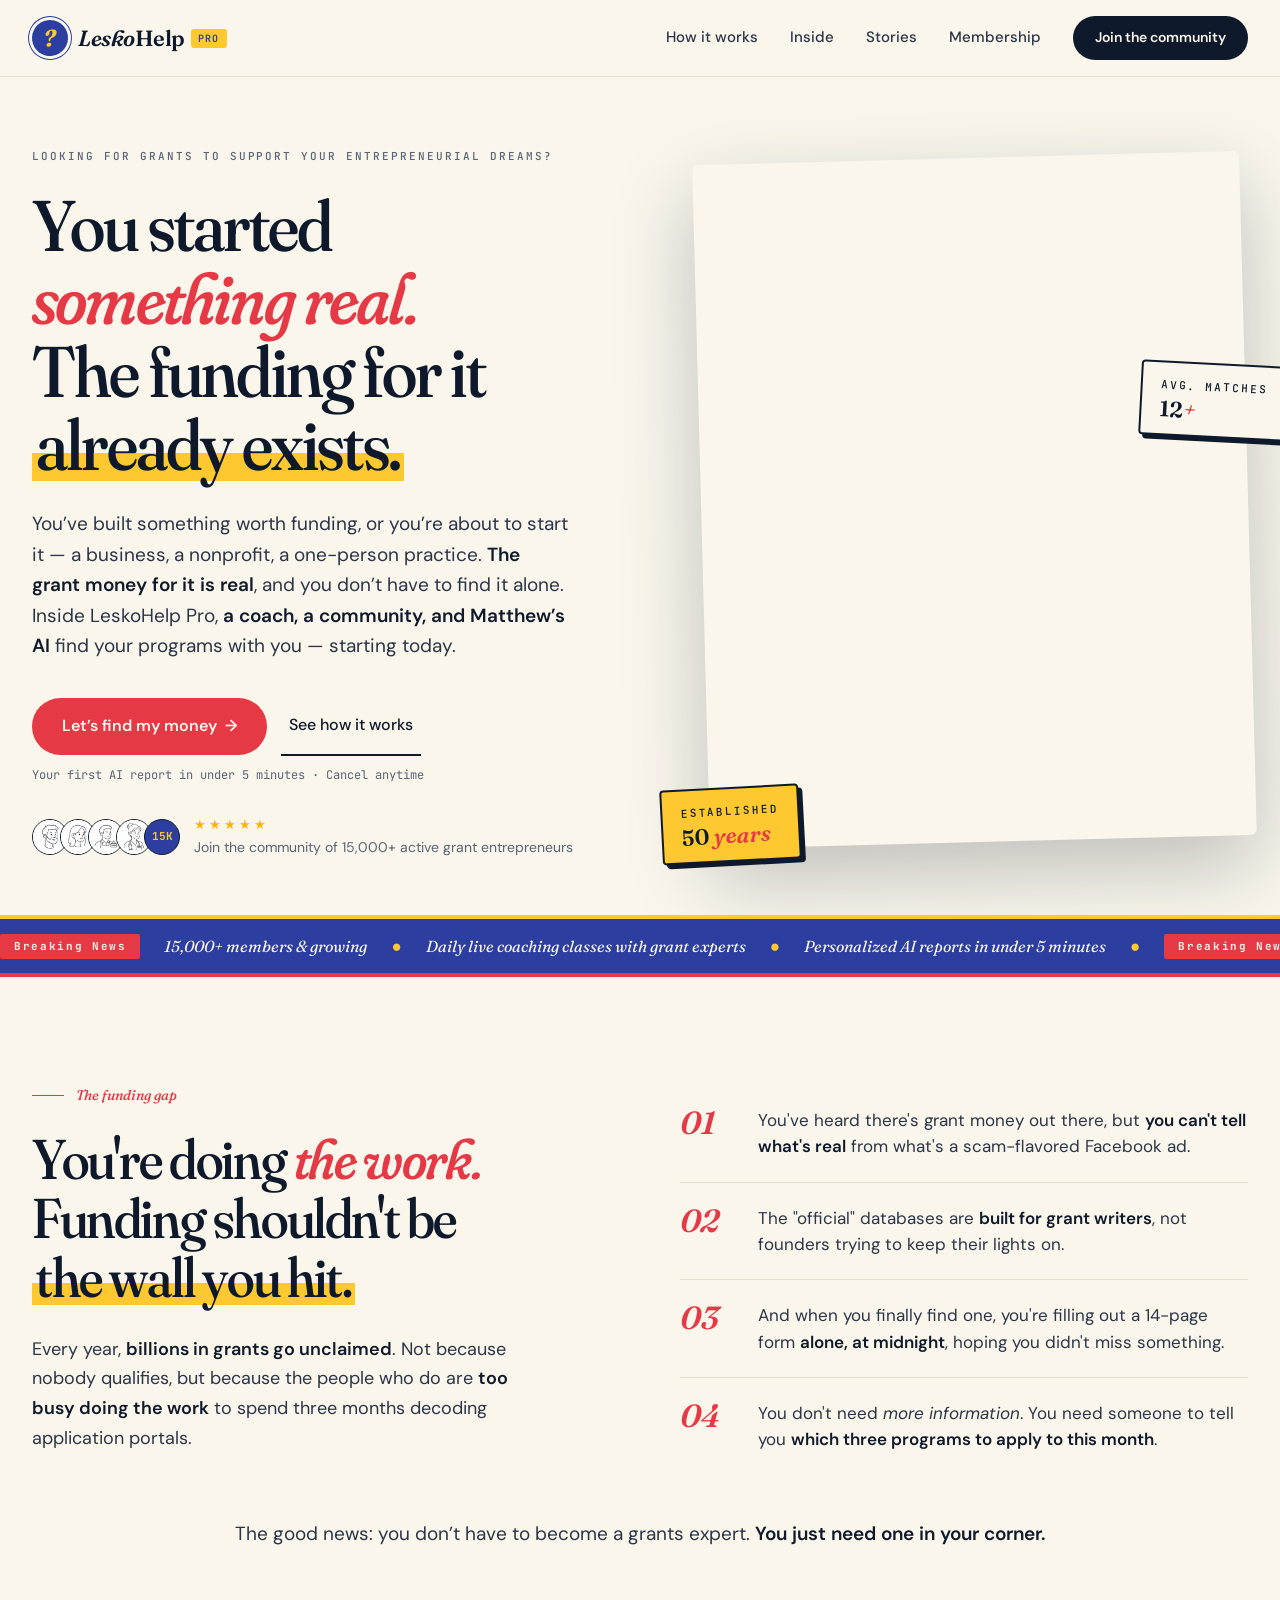
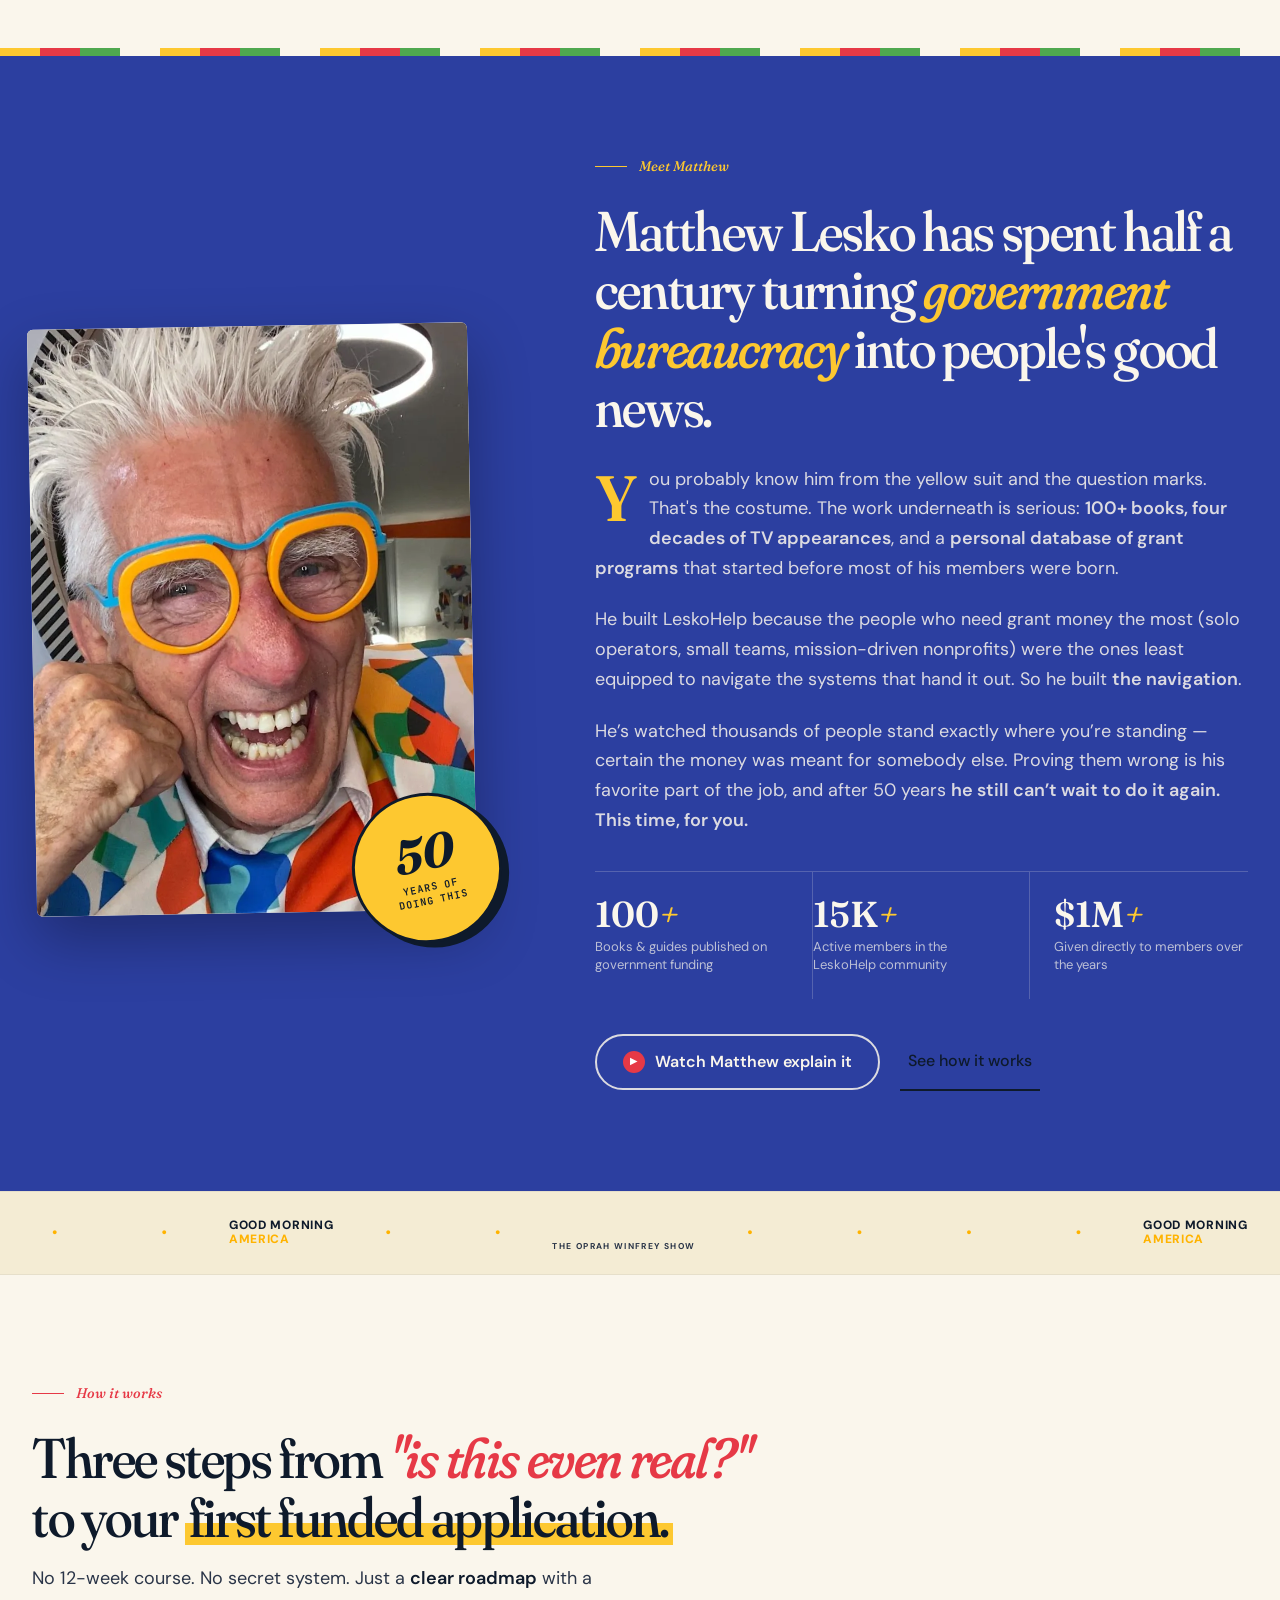
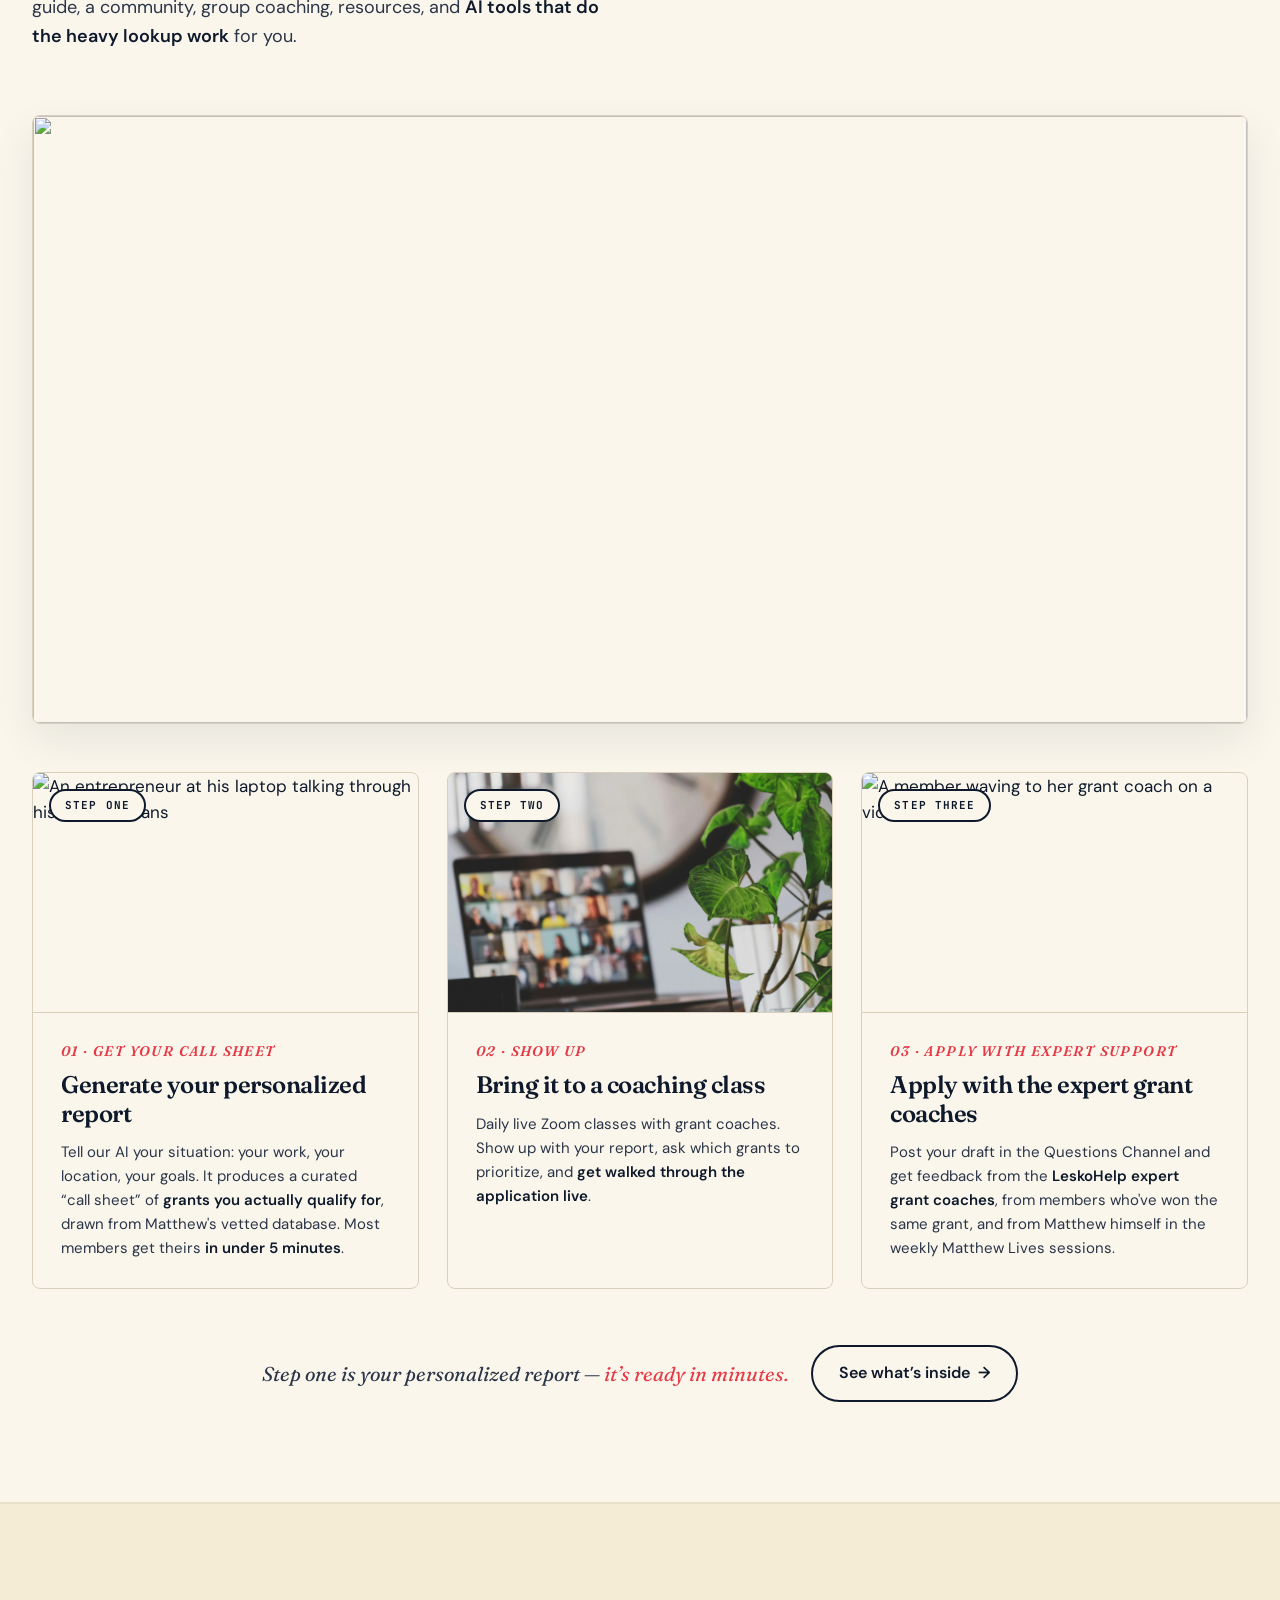
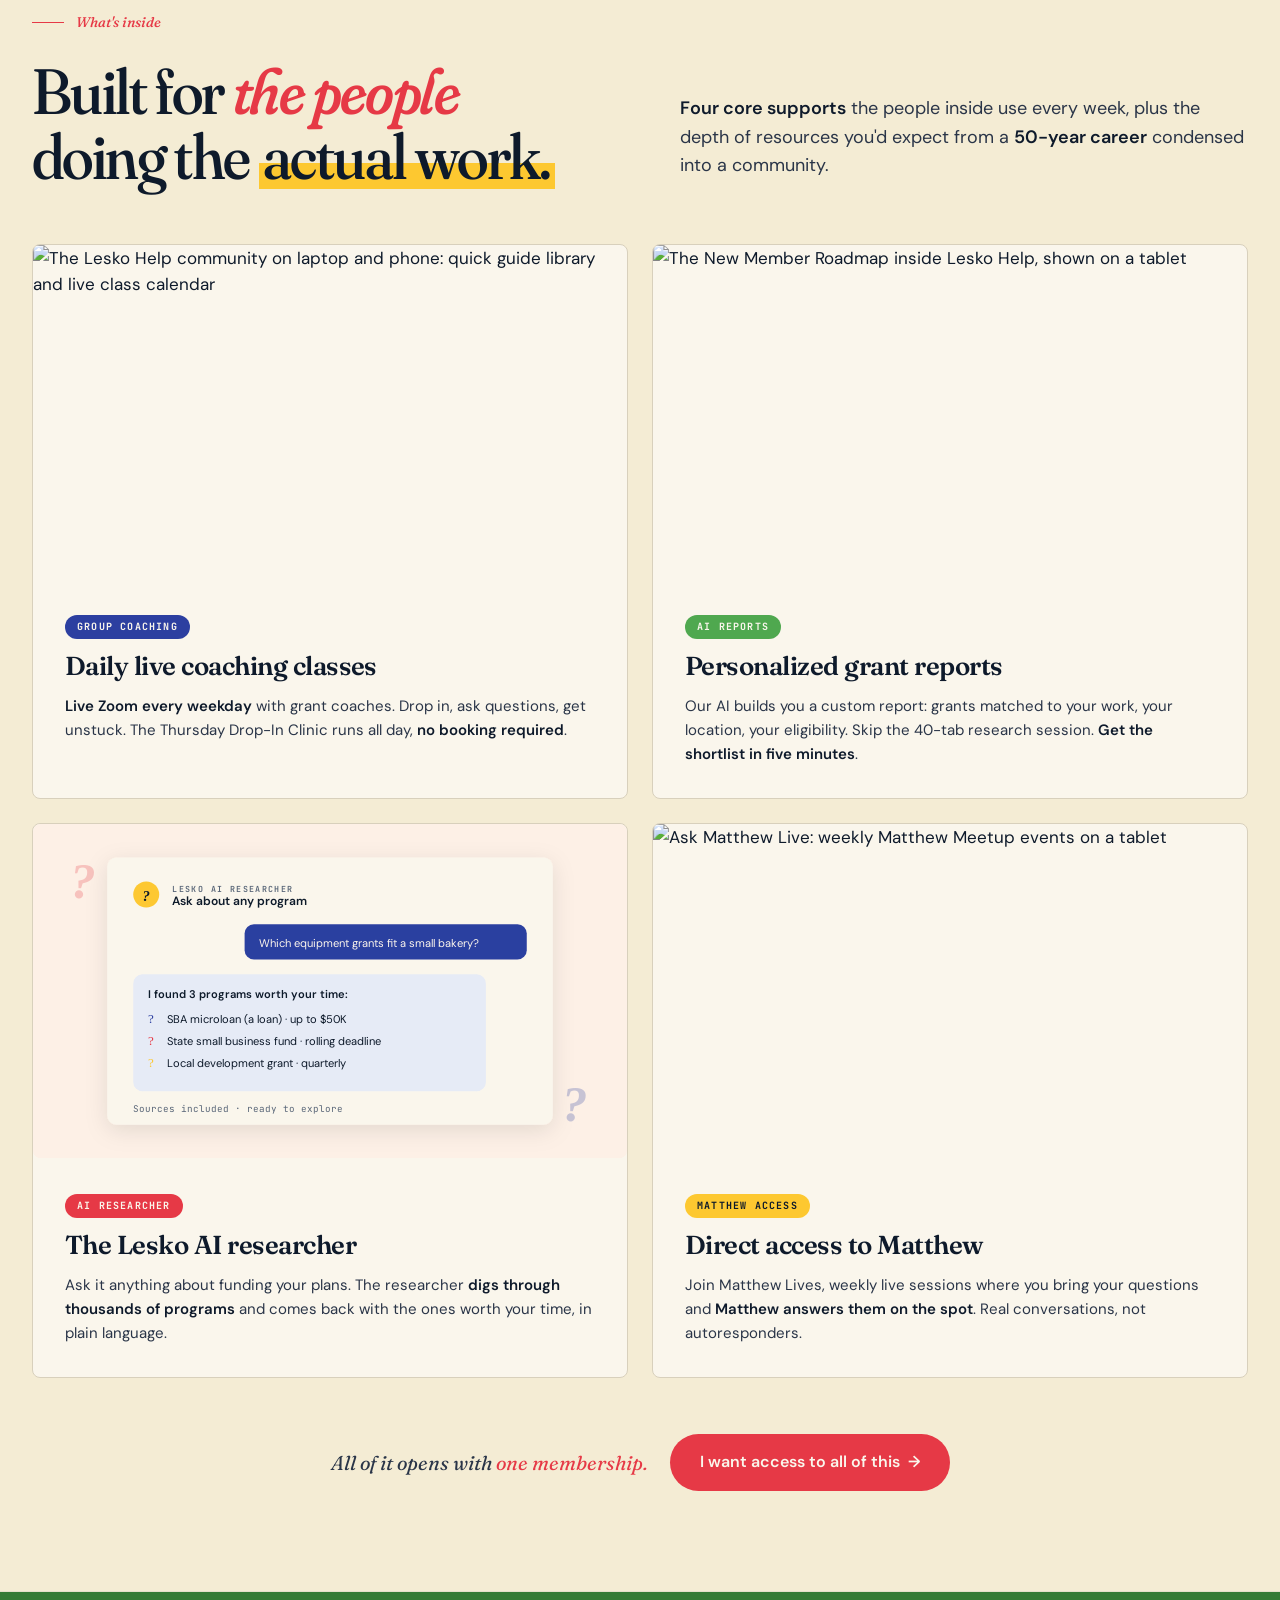
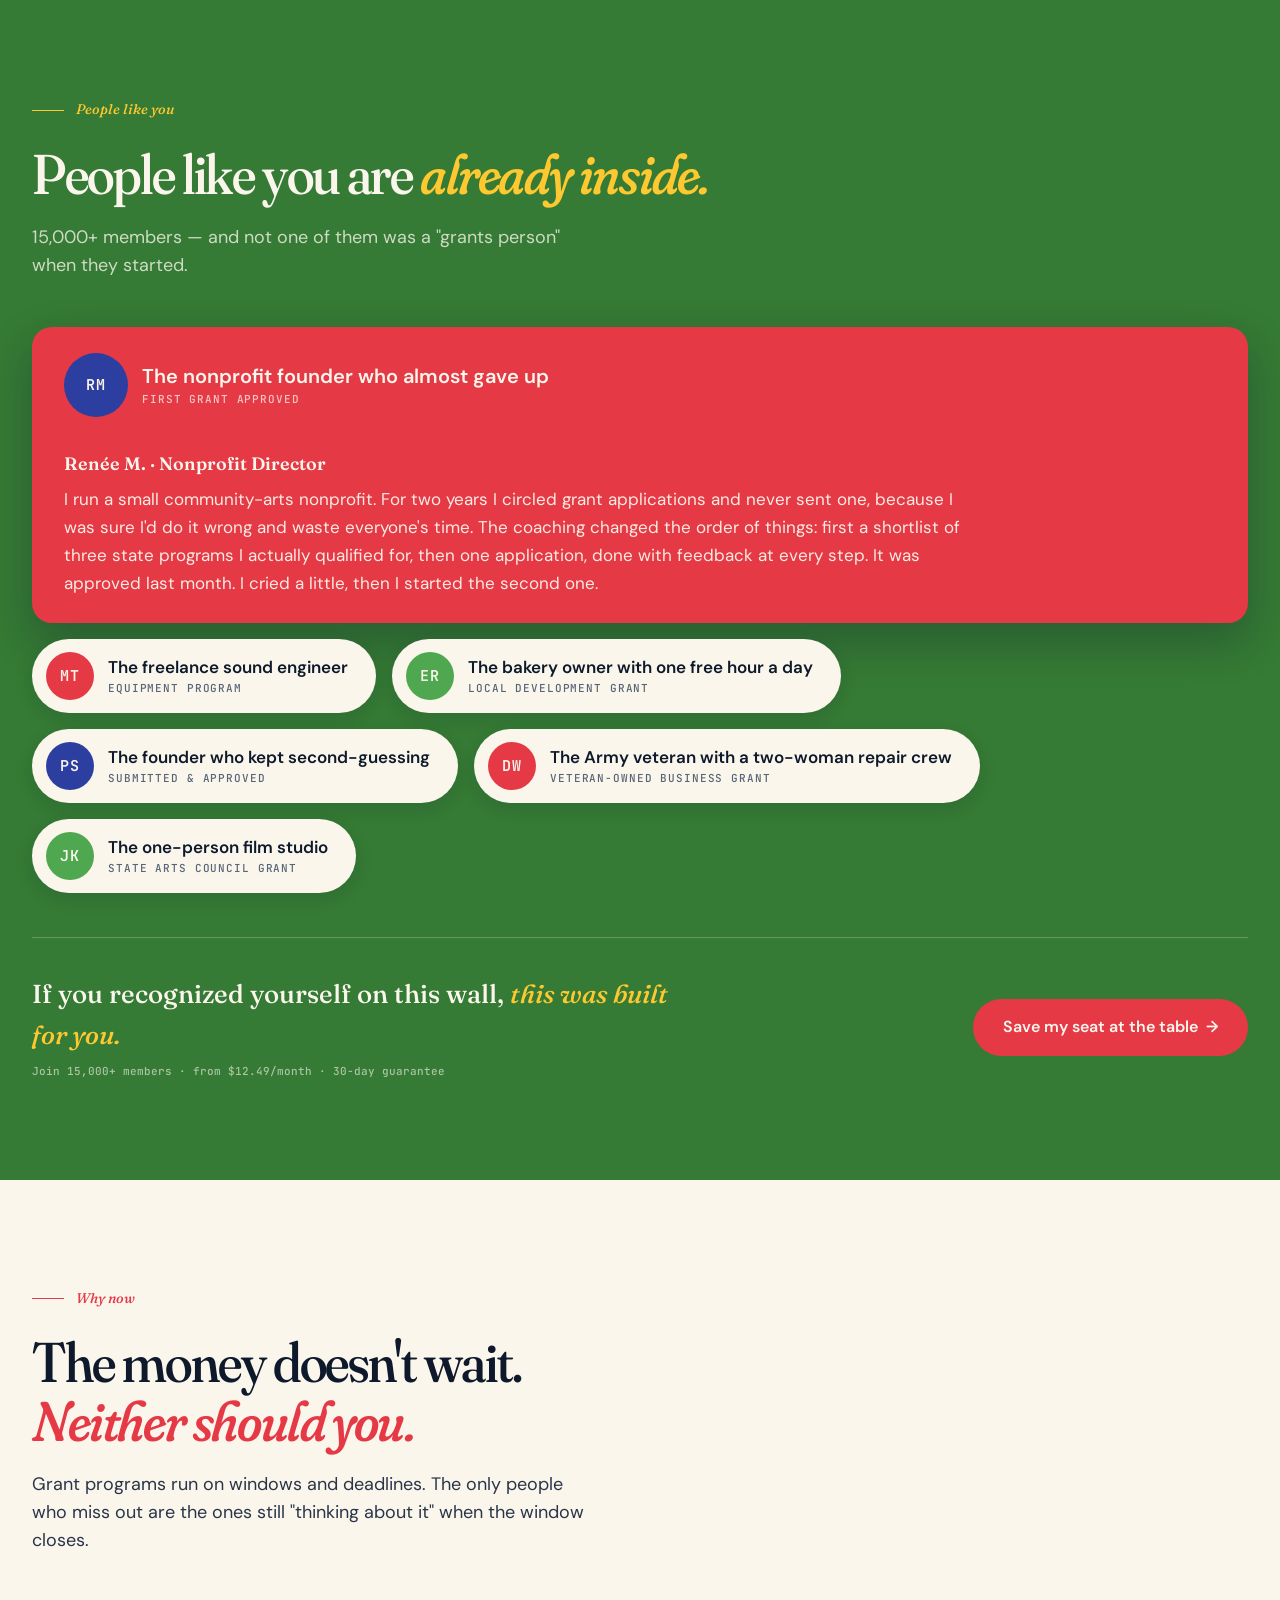
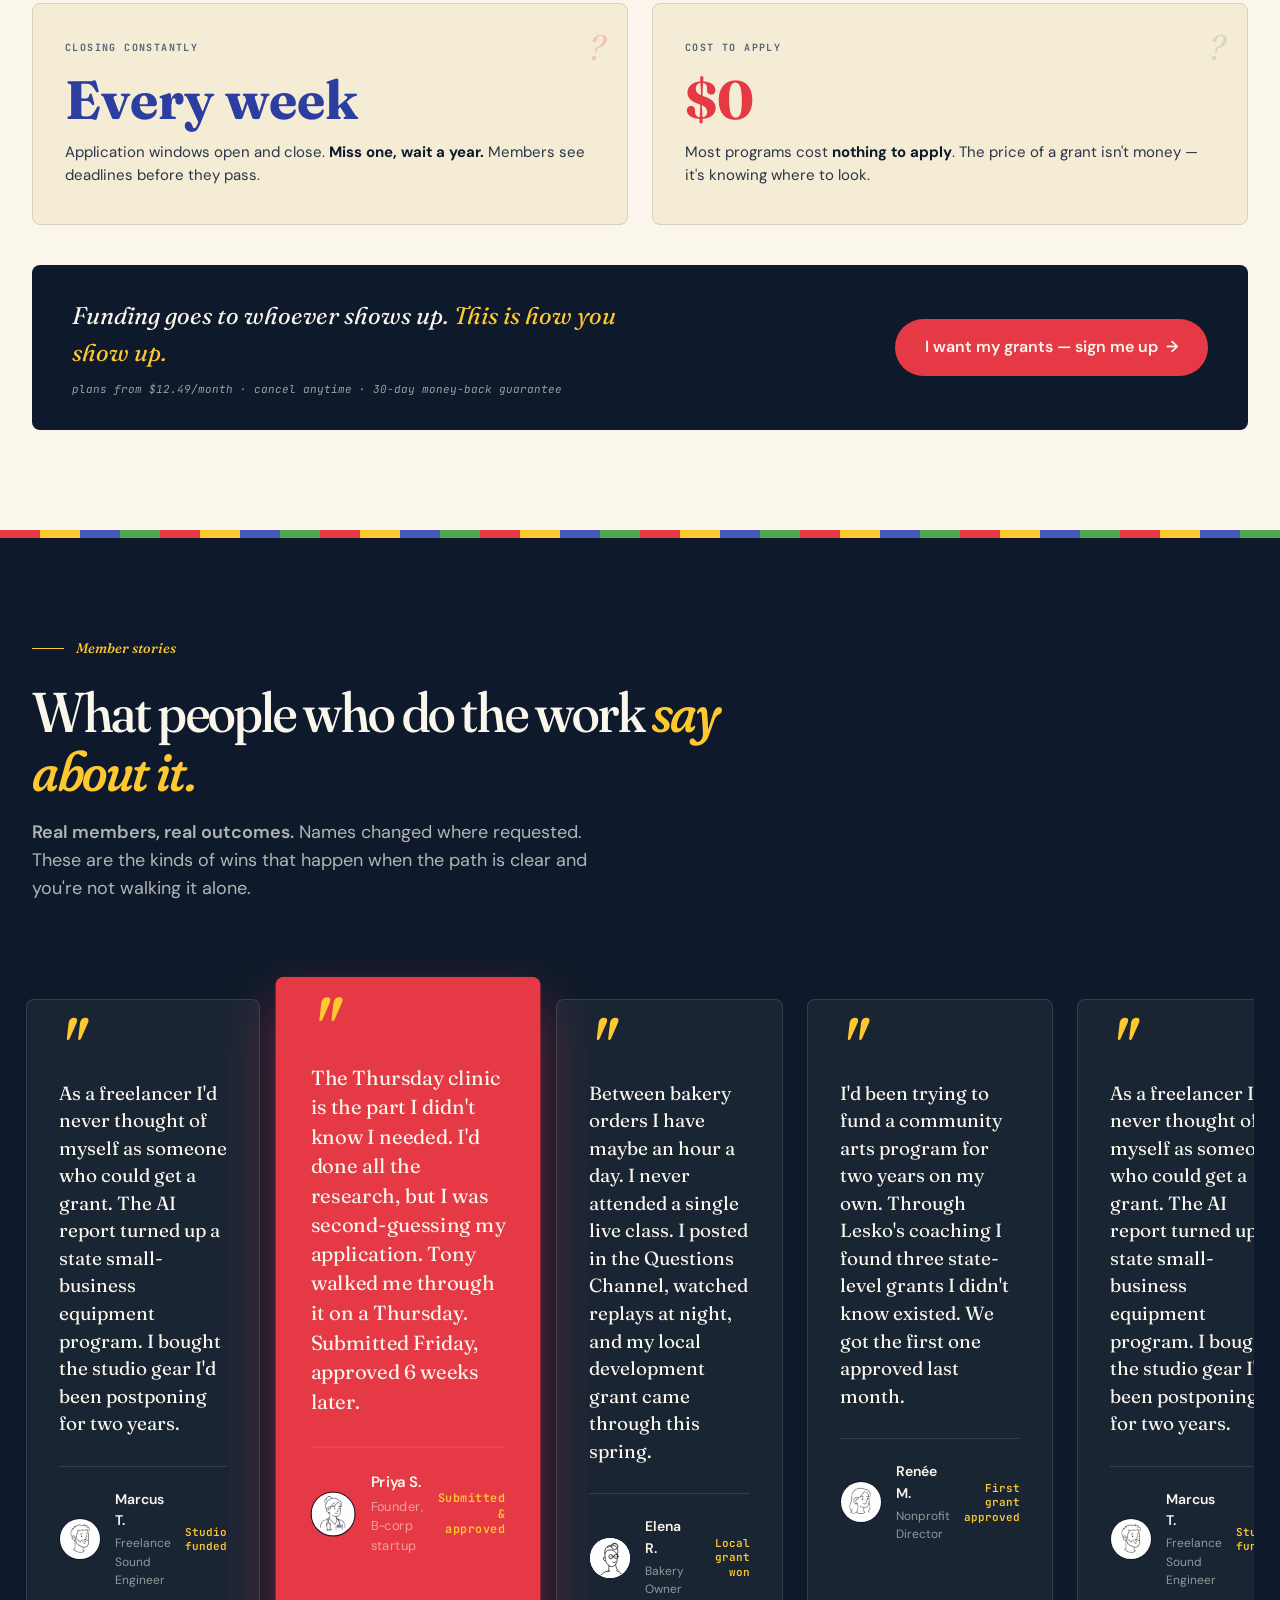
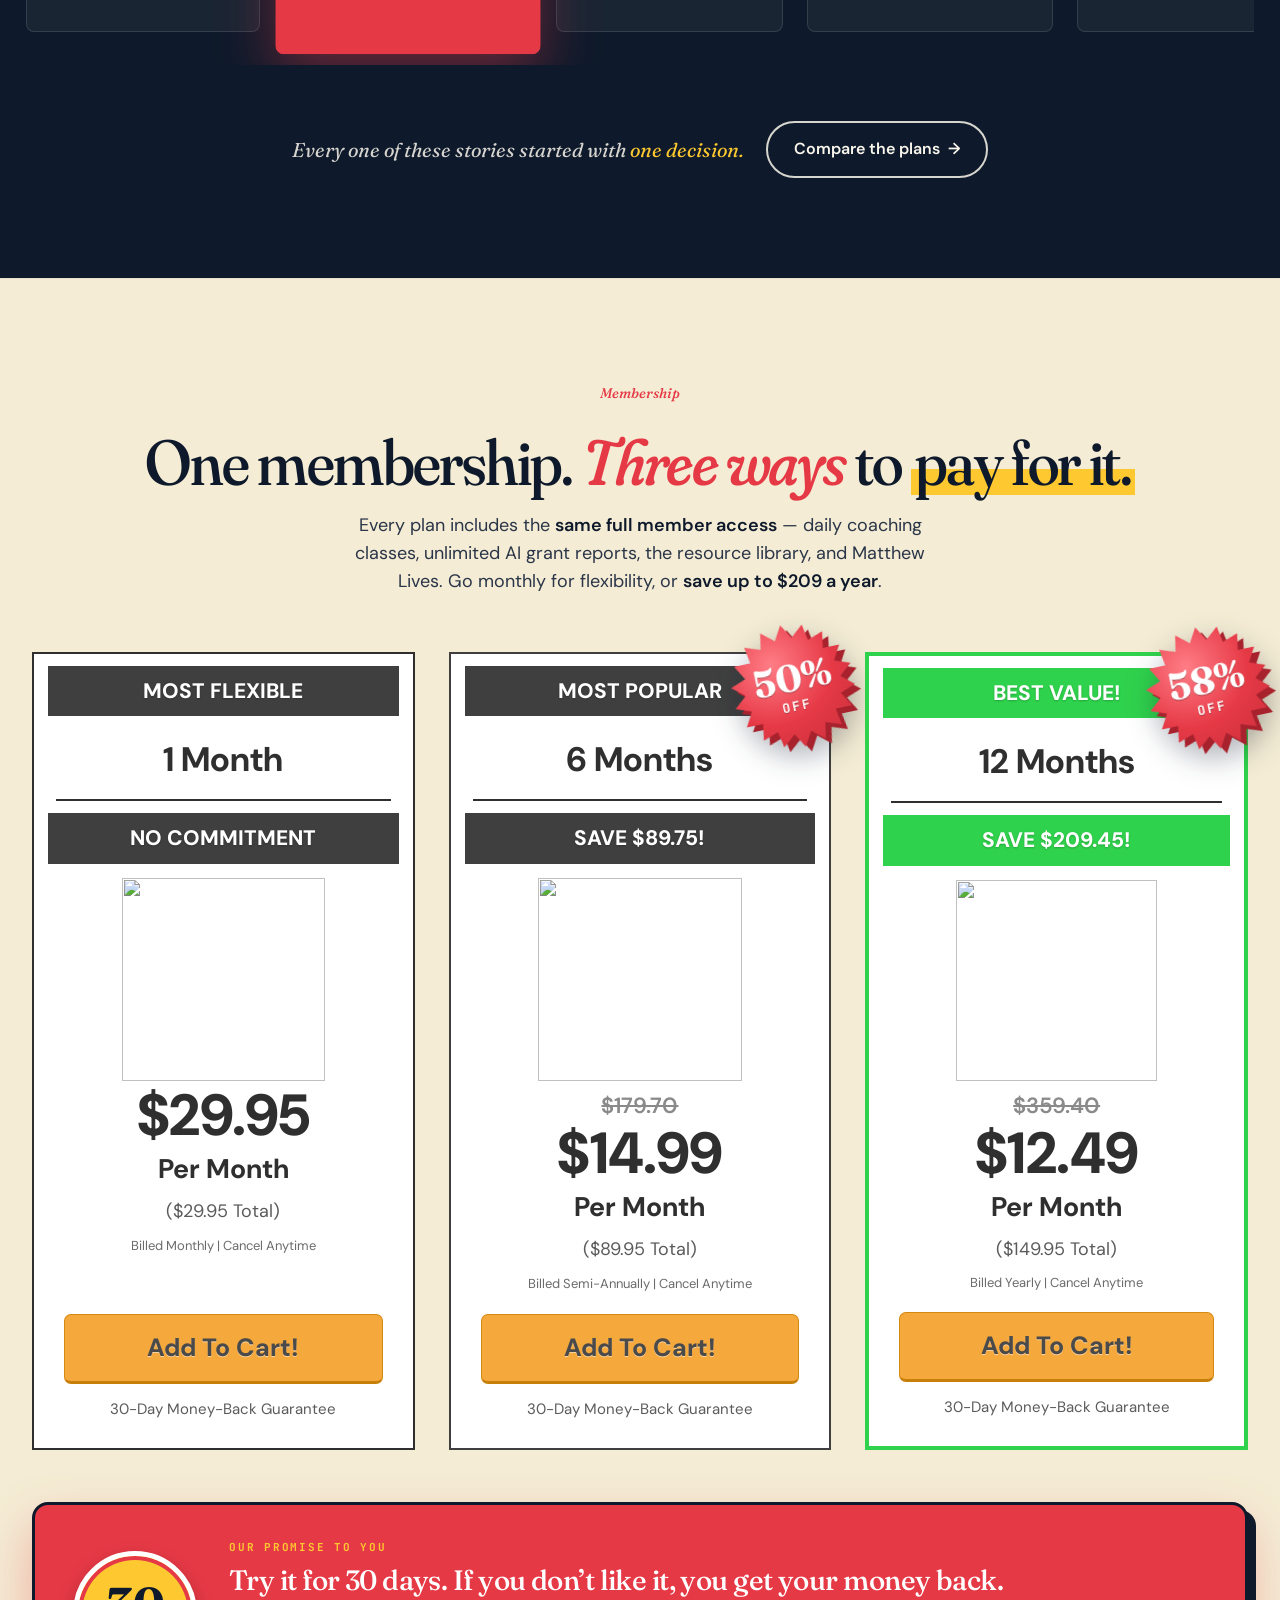
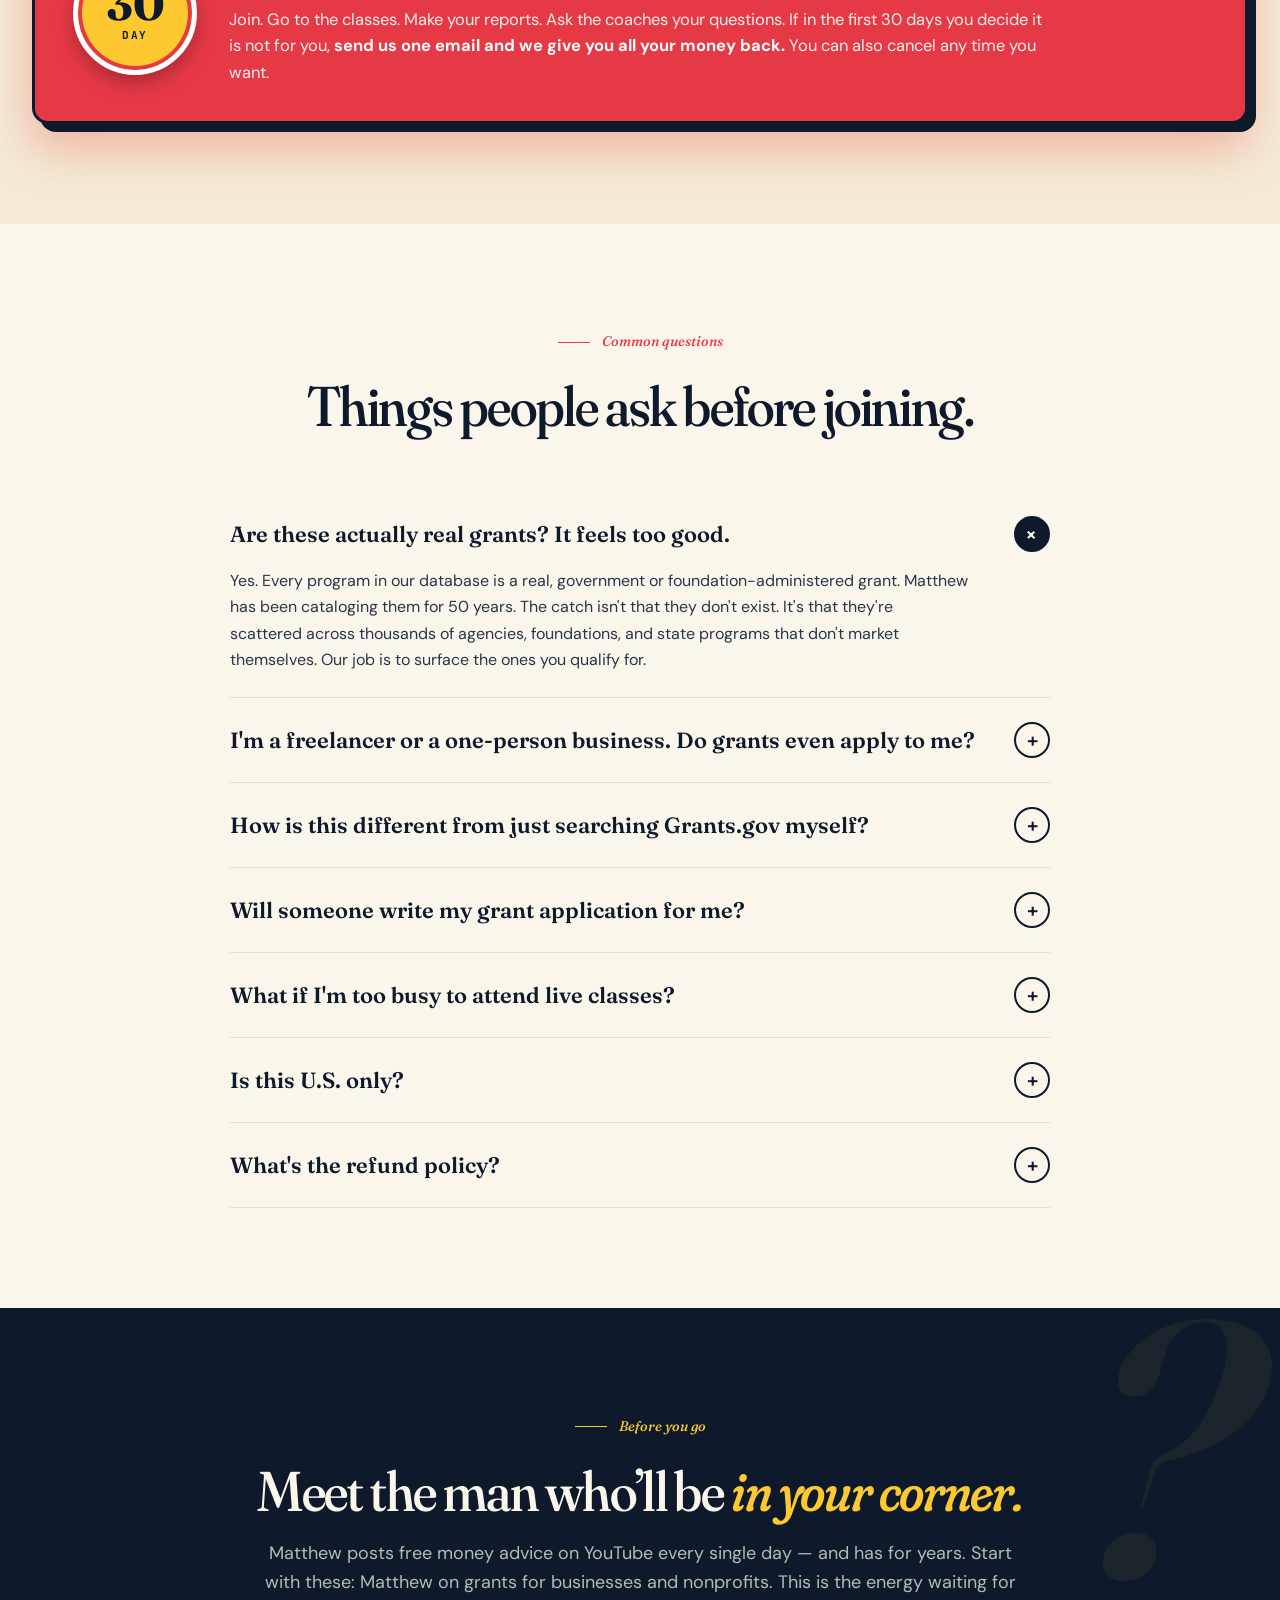
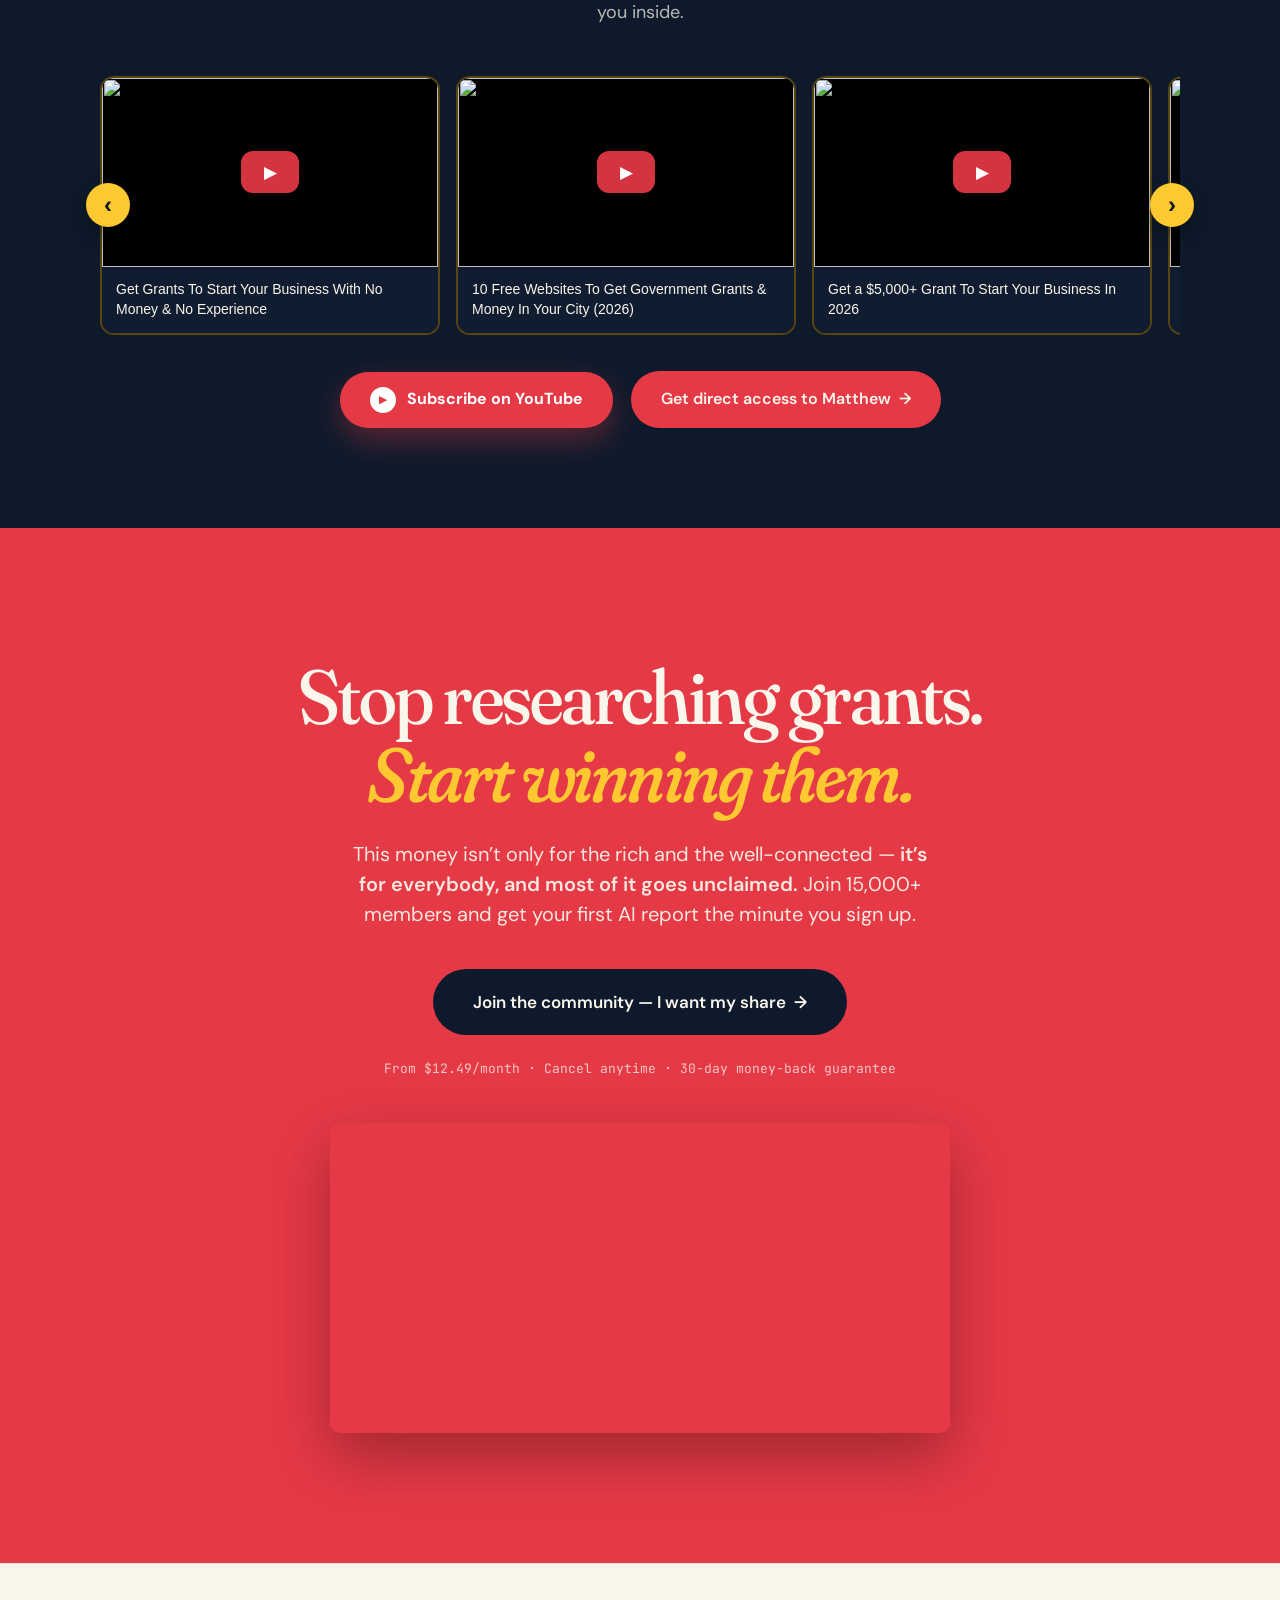
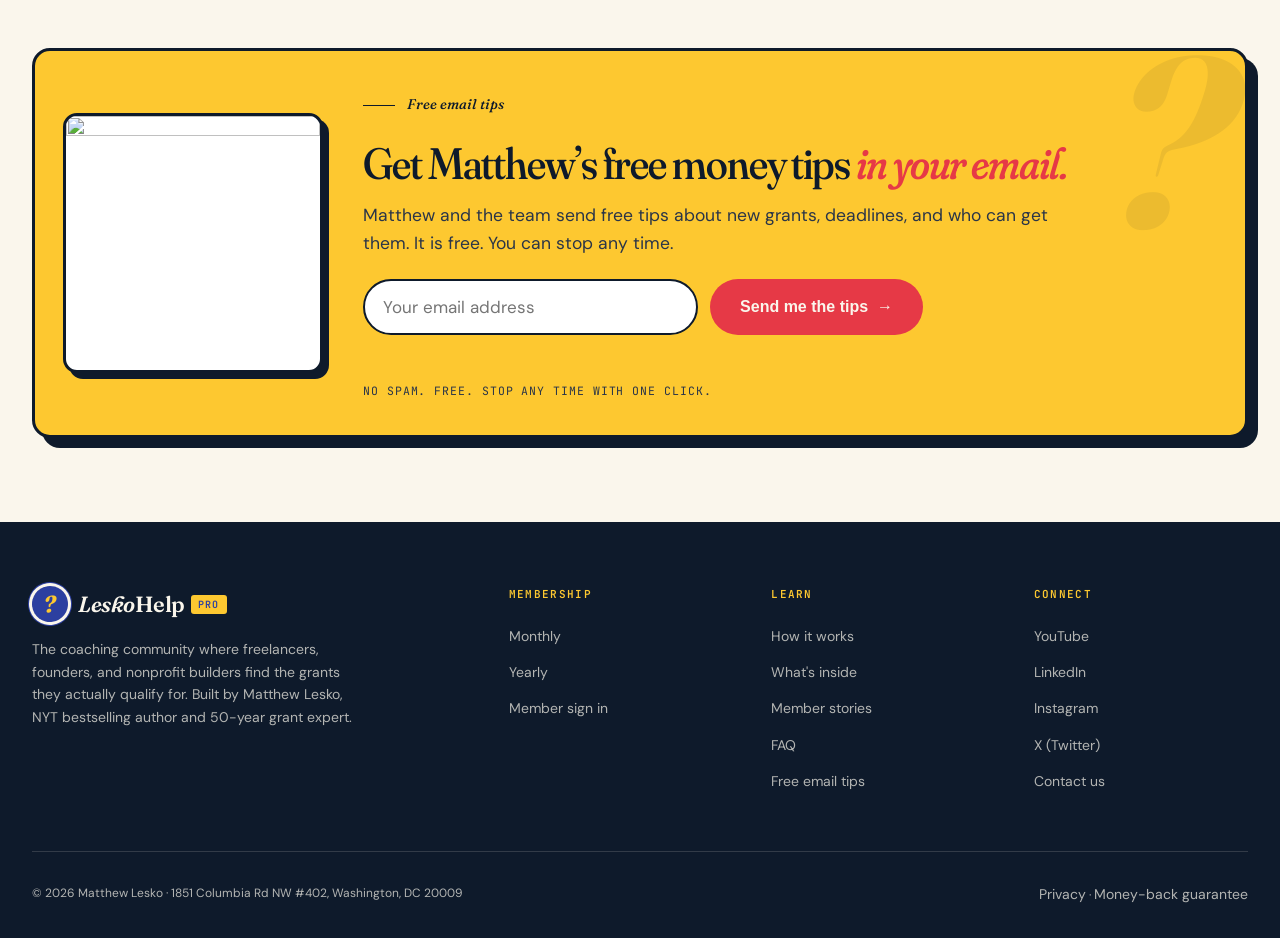
==== commit 6891b23c: "Merge pull request #2 from Lesko-Help/fix/dead-footer-links Footer links point at pages that exist" ====
--- a/index.html
+++ b/index.html
@@ -96,7 +96,7 @@
      "price": "29.95",
      "priceCurrency": "USD",
      "description": "$29.95 per month, billed monthly. Cancel anytime.",
-     "url": "https://www.leskobusiness.com/checkout?plan=monthly",
+     "url": "https://leskohelp.recurly.com/subscribe/business-monthly",
      "availability": "https://schema.org/InStock"
     },
     {
@@ -105,7 +105,7 @@
      "price": "89.95",
      "priceCurrency": "USD",
      "description": "$14.99/month billed semi-annually ($89.95).",
-     "url": "https://www.leskobusiness.com/checkout?plan=half-year",
+     "url": "https://leskohelp.recurly.com/subscribe/business-half-year",
      "availability": "https://schema.org/InStock"
     },
     {
@@ -114,7 +114,7 @@
      "price": "149.95",
      "priceCurrency": "USD",
      "description": "$12.49/month billed yearly ($149.95).",
-     "url": "https://www.leskobusiness.com/checkout?plan=yearly",
+     "url": "https://leskohelp.recurly.com/subscribe/business-yearly",
      "availability": "https://schema.org/InStock"
     }
    ]
@@ -1634,6 +1634,8 @@
   /* Guarantee band under the pricing cards */
   .guarantee {
     margin-top: 52px;
+    /* The footer links here (#guarantee); the offset keeps the heading below the fixed menu bar. */
+    scroll-margin-top: 110px;
     display: grid; grid-template-columns: auto 1fr; gap: 32px; align-items: center;
     background: var(--red);
     color: var(--paper);
@@ -2607,13 +2609,12 @@
 </section>
 
 <!-- ──────────── PRICING ──────────── -->
-<!-- The checkout buttons go to our branded /checkout page (checkout.html),
-     which sends the buyer on to Recurly's hosted page
-     (leskohelp.recurly.com/subscribe/<plan code>). Recurly charges that
-     plan's own price, so the prices here and in checkout.html must match the
-     plans in Recurly: business-monthly $29.95, business-half-year $89.95,
-     business-yearly $149.95. Changing a price means changing it in all three
-     places. After payment Recurly should send the buyer to /welcome. -->
+<!-- The checkout buttons go to Recurly's own hosted pages
+     (leskohelp.recurly.com/subscribe/<plan code>), not to ClickFunnels.
+     Input: the plan code at the end of the link. Output: Recurly shows and
+     charges that plan's own price, so the price here must match the plan in
+     Recurly: business-monthly $29.95, business-half-year $89.95,
+     business-yearly $149.95. Changing a price means changing it in both places. -->
 <section class="pricing" id="pricing">
   <div class="container">
     <div class="pricing-header reveal">
@@ -2635,7 +2636,7 @@
         <div class="pc-per">Per Month</div>
         <div class="pc-note">($29.95 Total)</div>
         <div class="pc-bill">Billed Monthly&nbsp;|&nbsp;Cancel Anytime</div>
-        <a href="/checkout?plan=monthly" class="pc-cart">Add To Cart!</a>
+        <a href="https://leskohelp.recurly.com/subscribe/business-monthly" target="_blank" rel="noopener" class="pc-cart">Add To Cart!</a>
         <div class="pc-mbg">30-Day Money-Back Guarantee</div>
       </div>
 
@@ -2652,7 +2653,7 @@
         <div class="pc-per">Per Month</div>
         <div class="pc-note">($89.95 Total)</div>
         <div class="pc-bill">Billed Semi-Annually&nbsp;|&nbsp;Cancel Anytime</div>
-        <a href="/checkout?plan=half-year" class="pc-cart">Add To Cart!</a>
+        <a href="https://leskohelp.recurly.com/subscribe/business-half-year" target="_blank" rel="noopener" class="pc-cart">Add To Cart!</a>
         <div class="pc-mbg">30-Day Money-Back Guarantee</div>
       </div>
 
@@ -2669,12 +2670,13 @@
         <div class="pc-per">Per Month</div>
         <div class="pc-note">($149.95 Total)</div>
         <div class="pc-bill">Billed Yearly&nbsp;|&nbsp;Cancel Anytime</div>
-        <a href="/checkout?plan=yearly" class="pc-cart">Add To Cart!</a>
+        <a href="https://leskohelp.recurly.com/subscribe/business-yearly" target="_blank" rel="noopener" class="pc-cart">Add To Cart!</a>
         <div class="pc-mbg">30-Day Money-Back Guarantee</div>
       </div>
     </div>
 
-    <div class="guarantee reveal">
+    <!-- id="guarantee" is the target of the footer's "Money-back guarantee" link -->
+    <div class="guarantee reveal" id="guarantee">
       <div class="g-seal" aria-hidden="true"><span>30</span><small>DAY</small></div>
       <div class="g-body">
         <span class="g-kicker">Our promise to you</span>
@@ -2818,7 +2820,7 @@
       <em>Start winning them.</em>
     </h2>
     <p>This money isn’t only for the rich and the well-connected — <strong>it’s for everybody, and most of it goes unclaimed.</strong> Join 15,000+ members and get your first AI report the minute you sign up.</p>
-    <a href="/checkout?plan=monthly" class="btn-primary">Join the community — I want my share &nbsp;→</a>
+    <a href="https://leskohelp.recurly.com/subscribe/business-monthly" target="_blank" rel="noopener" class="btn-primary">Join the community — I want my share &nbsp;→</a>
     <p class="small">From $12.49/month · Cancel anytime · 30-day money-back guarantee</p>
     <div class="cta-video">
       <video src="assets/welcome-loop.mp4" muted autoplay loop playsinline aria-label="Comic Matthew welcomes you with open arms"></video>
@@ -2913,7 +2915,7 @@
         <ul>
           <li><a href="#pricing">Monthly</a></li>
           <li><a href="#pricing">Yearly</a></li>
-          <li><a href="https://www.free.lesko.com/leskohelp-b" target="_blank" rel="noopener">Member sign in</a></li>
+          <li><a href="https://lesko-help-2.mn.co/sign_in" target="_blank" rel="noopener">Member sign in</a></li>
         </ul>
       </div>
       <div>
@@ -2939,7 +2941,7 @@
     </div>
     <div class="footer-bottom">
       <span>© 2026 Matthew Lesko · 1851 Columbia Rd NW #402, Washington, DC 20009</span>
-      <span><a href="https://www.free.lesko.com/privacy-policy" target="_blank" rel="noopener">Privacy</a> · <a href="https://www.free.lesko.com/lesko-help-a1757516761209" target="_blank" rel="noopener">Money-back guarantee</a></span>
+      <span><a href="https://www.leskohelp.com/privacy-policy" target="_blank" rel="noopener">Privacy</a> · <a href="#guarantee">Money-back guarantee</a></span>
     </div>
   </div>
 </footer>
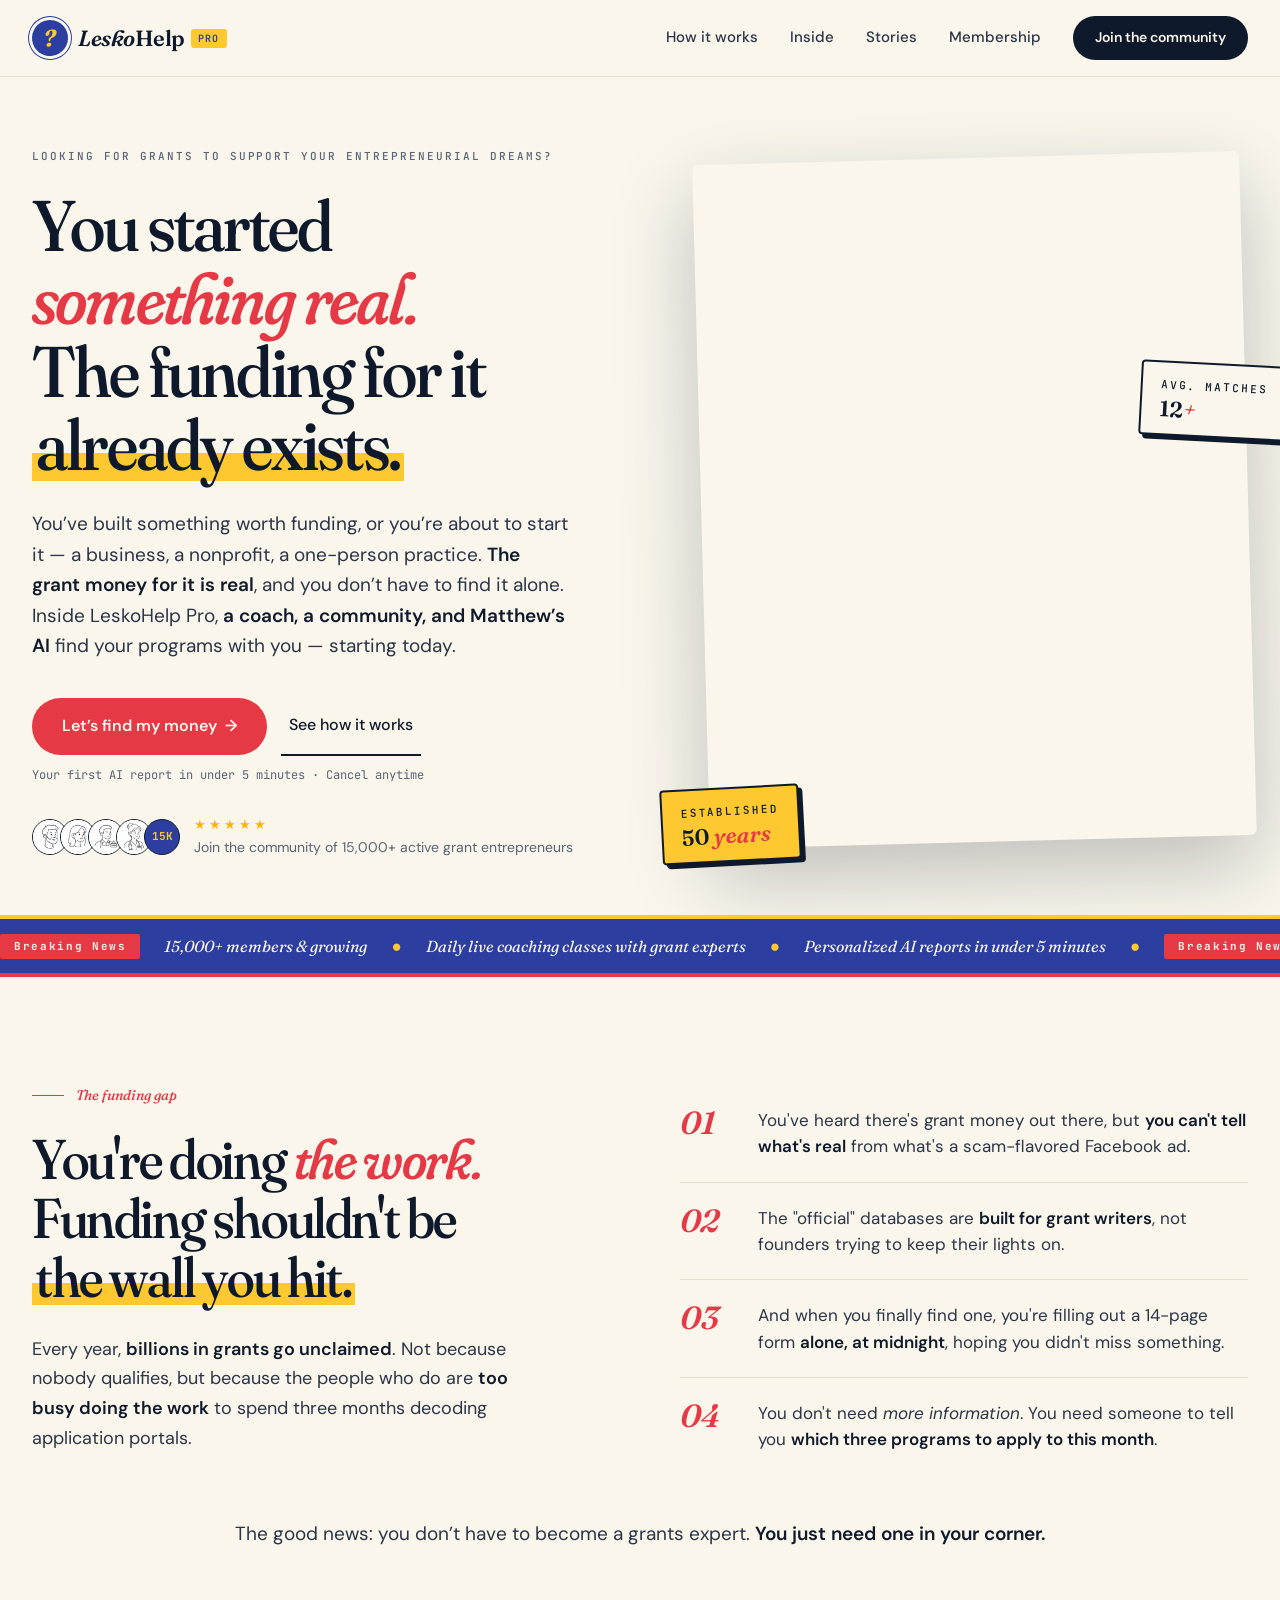
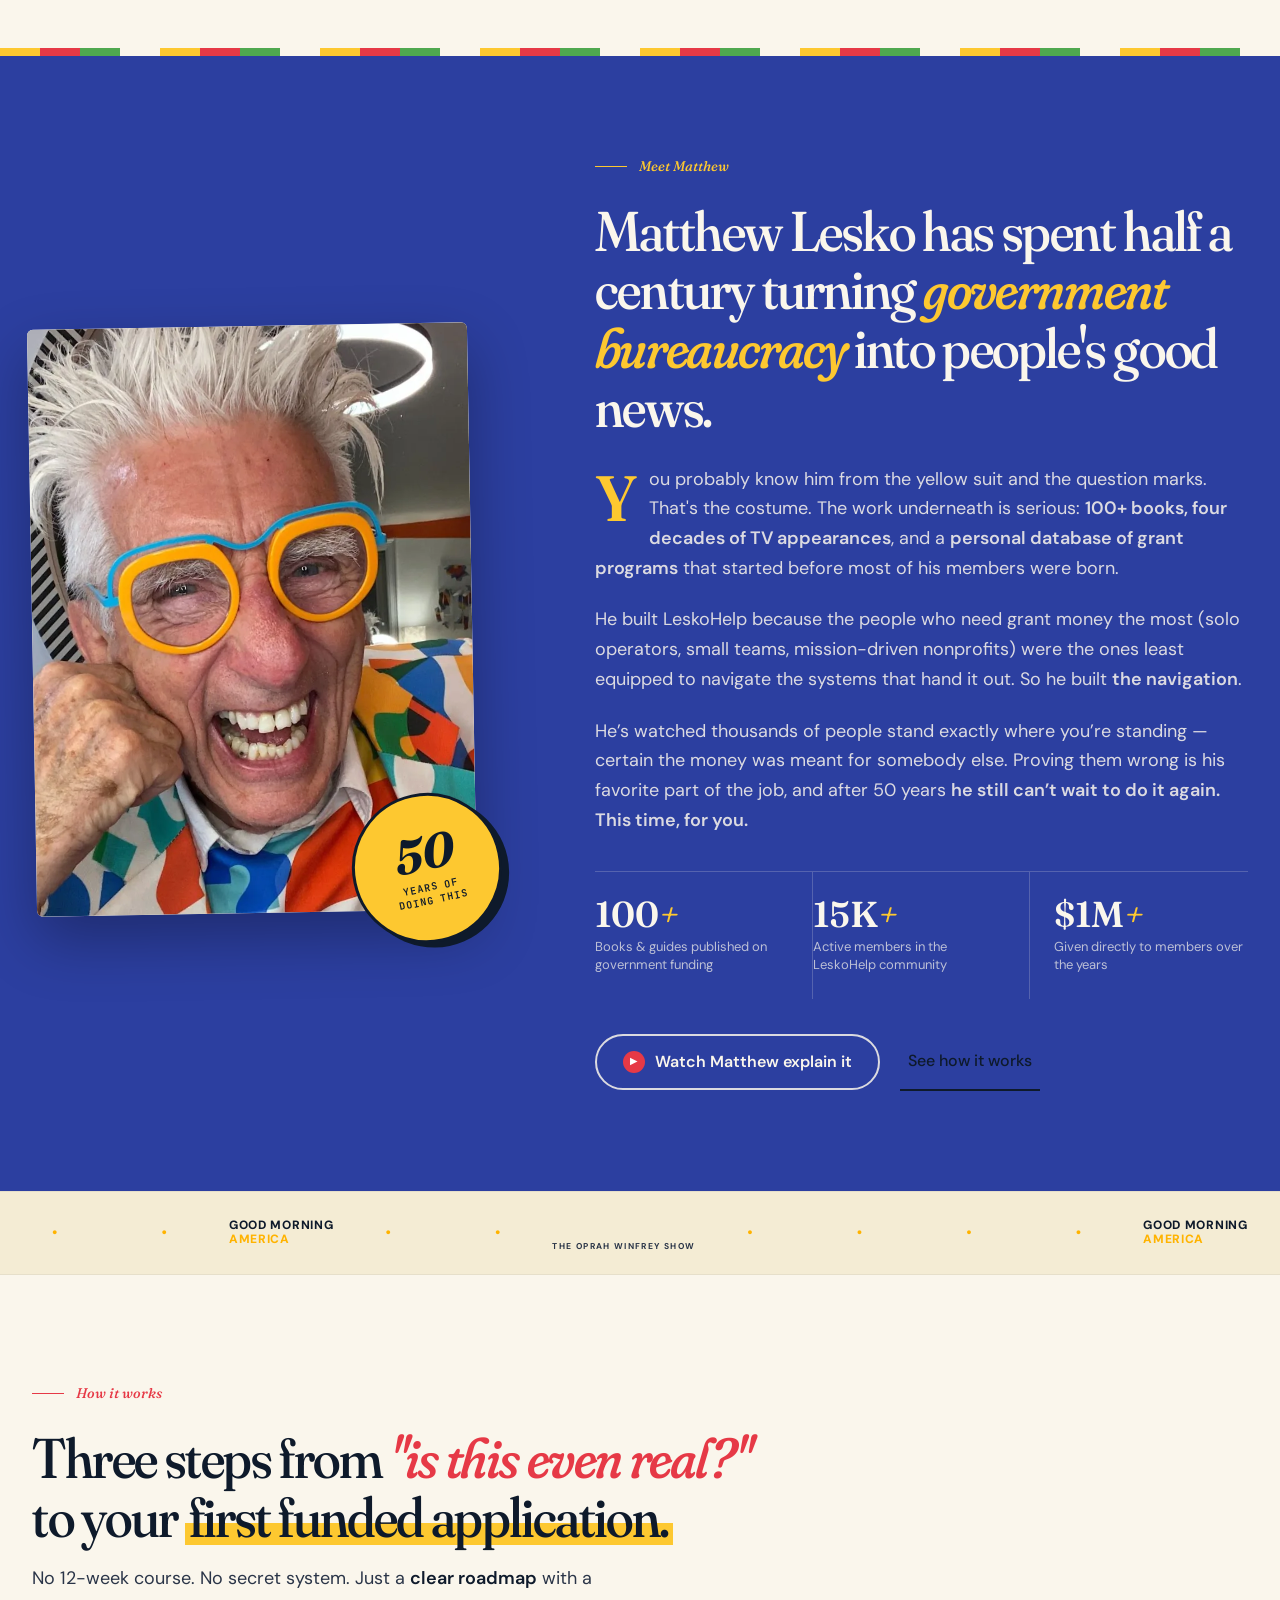
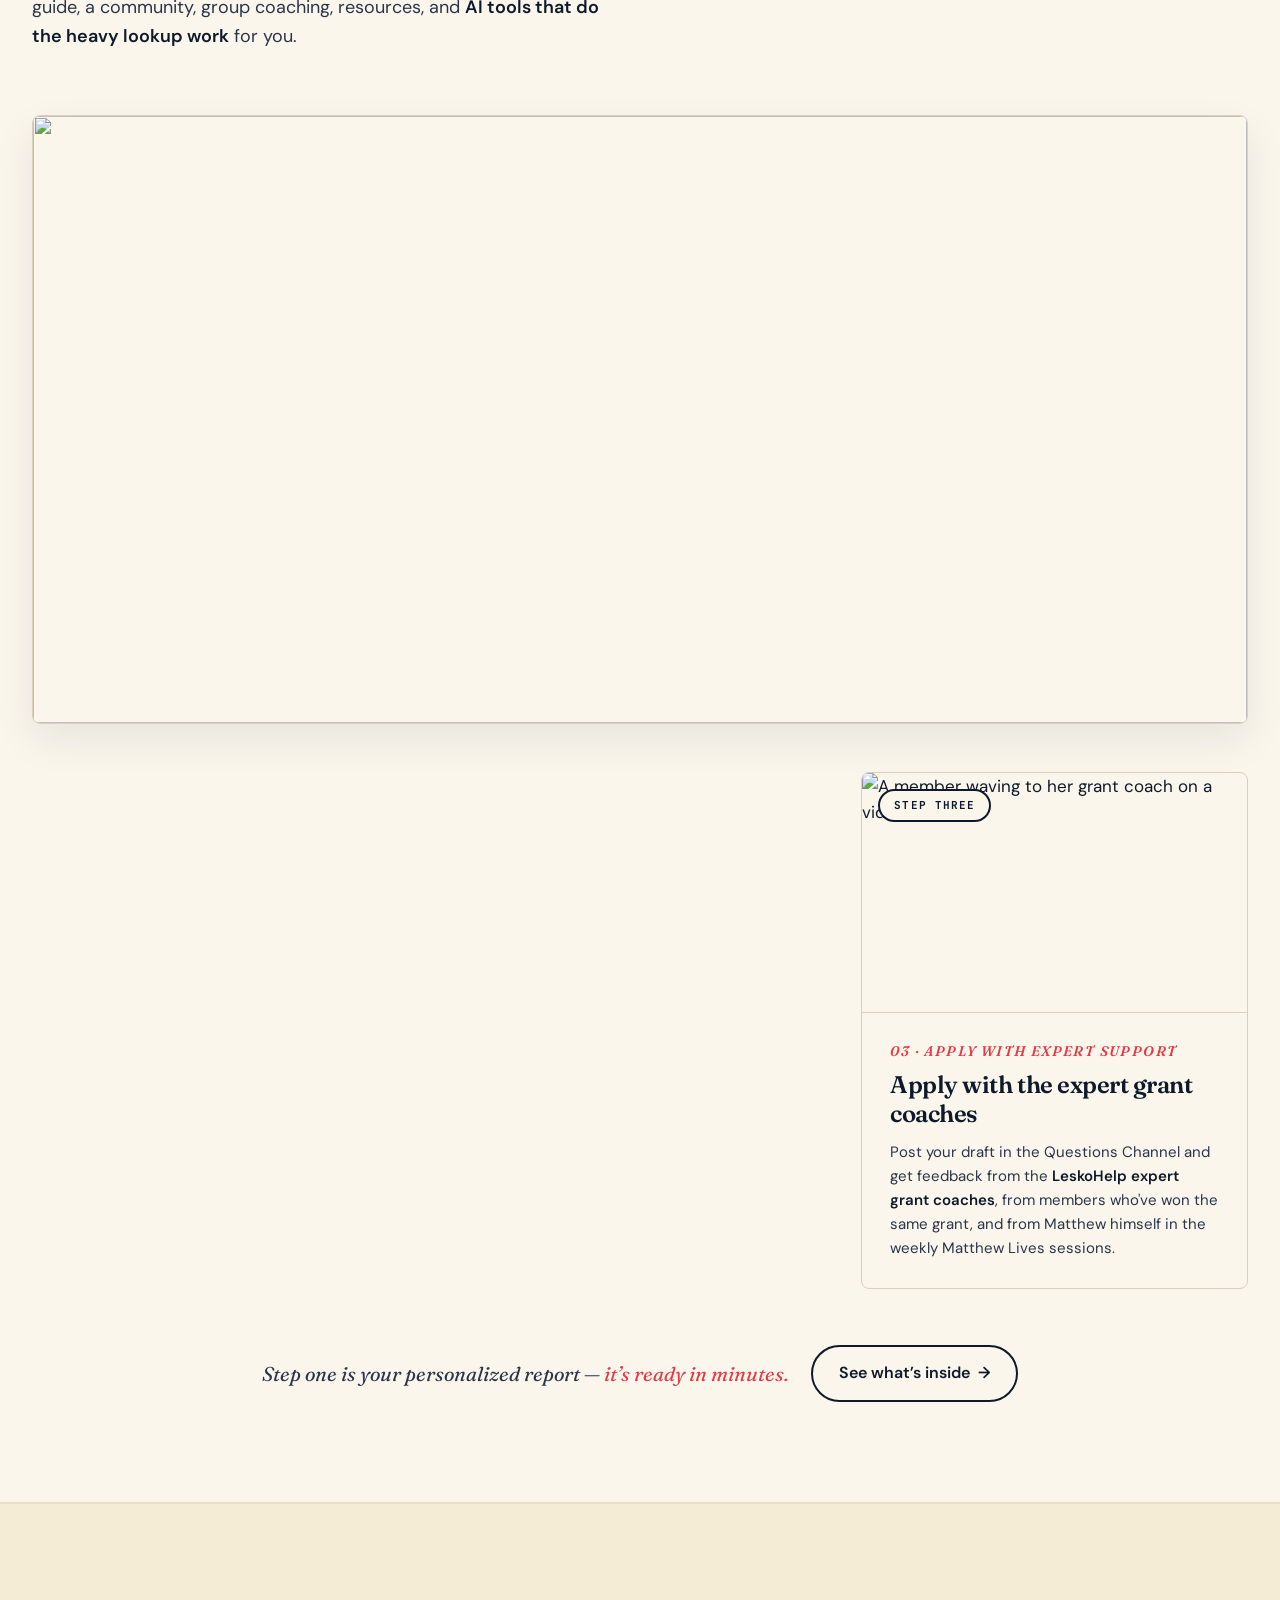
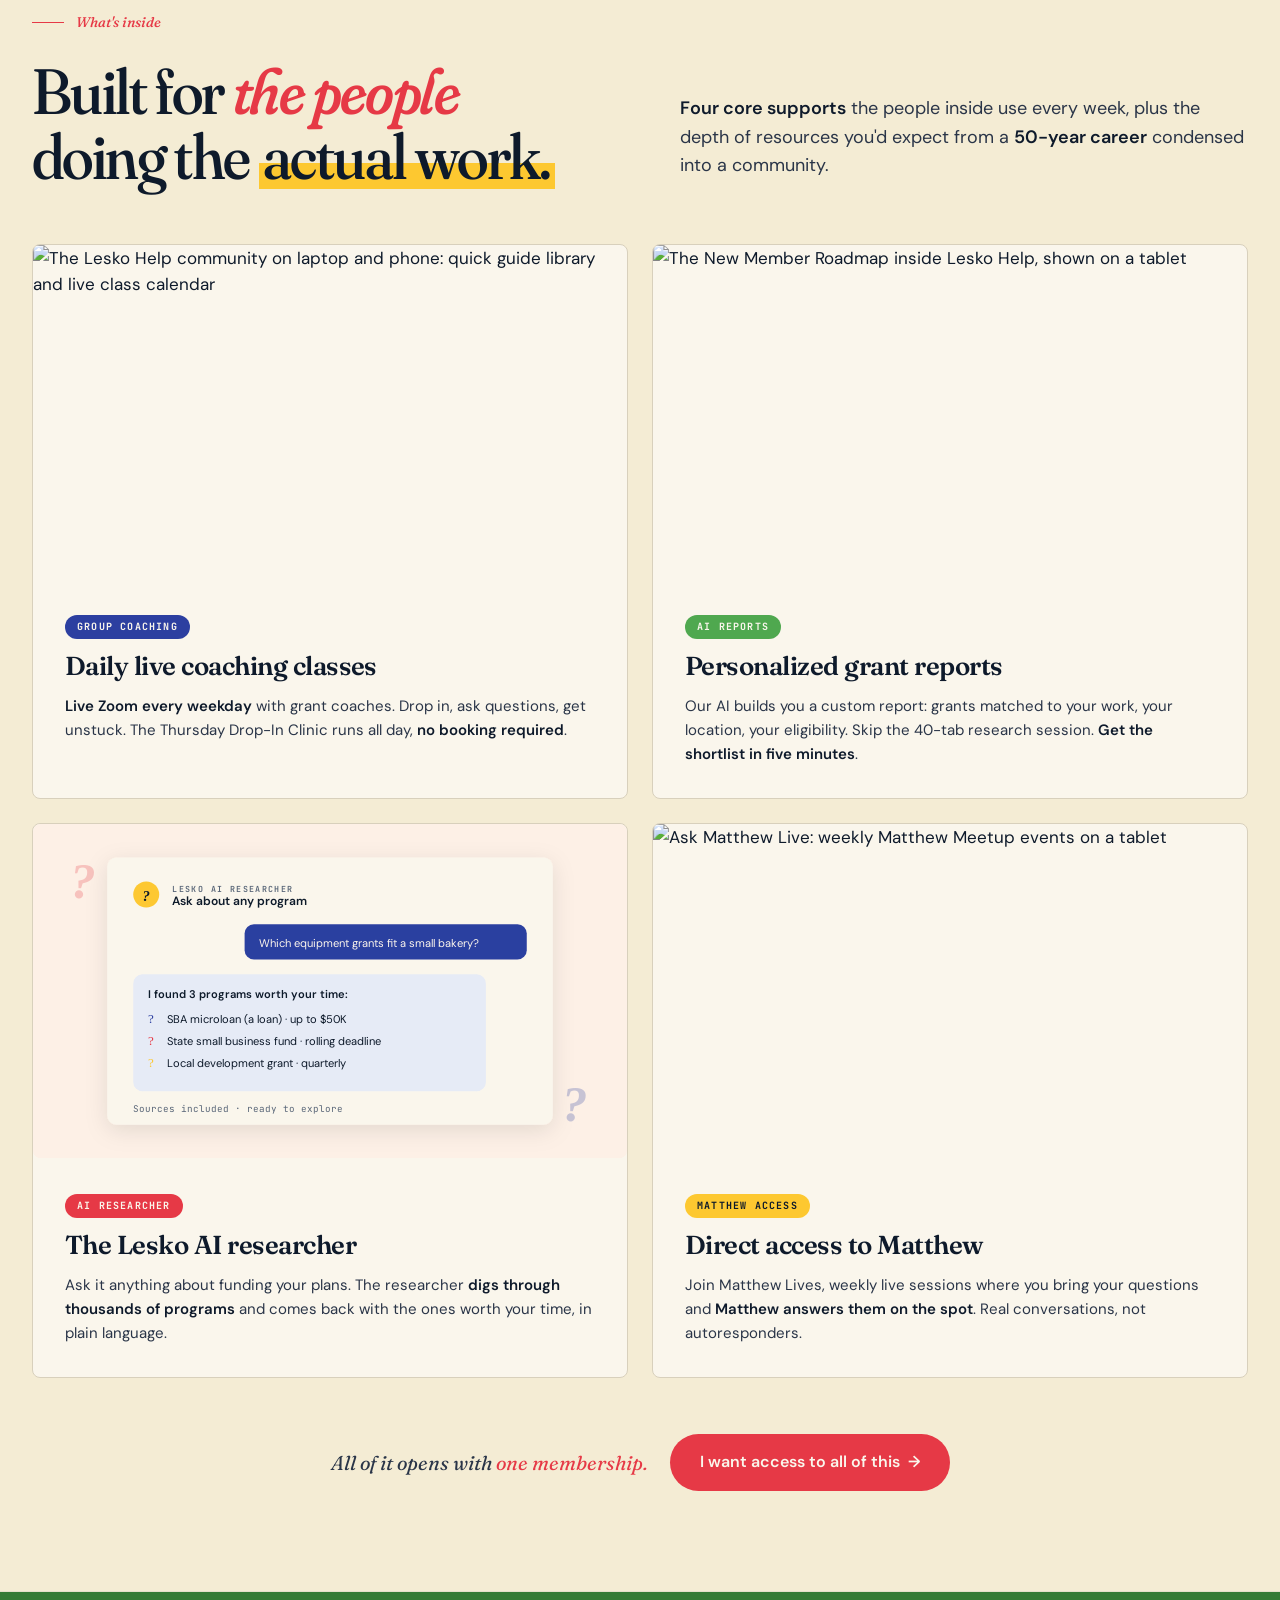
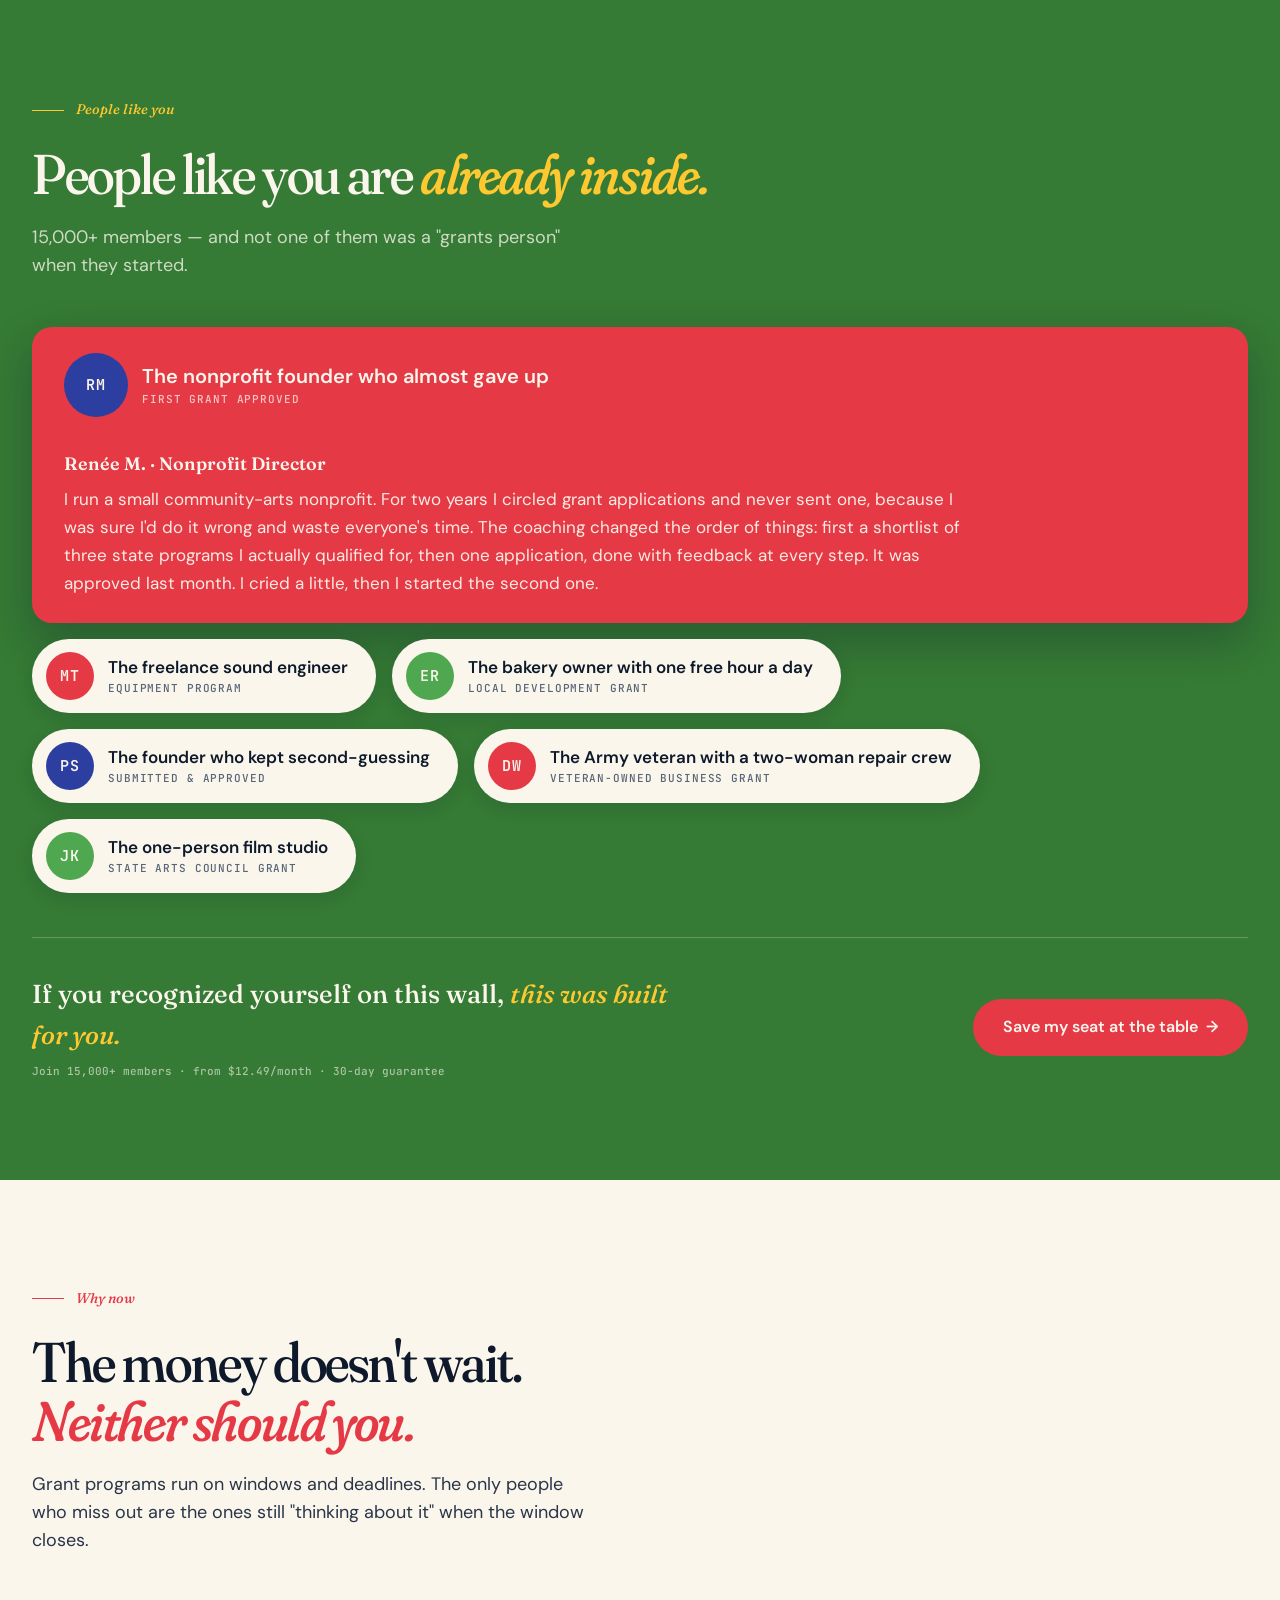
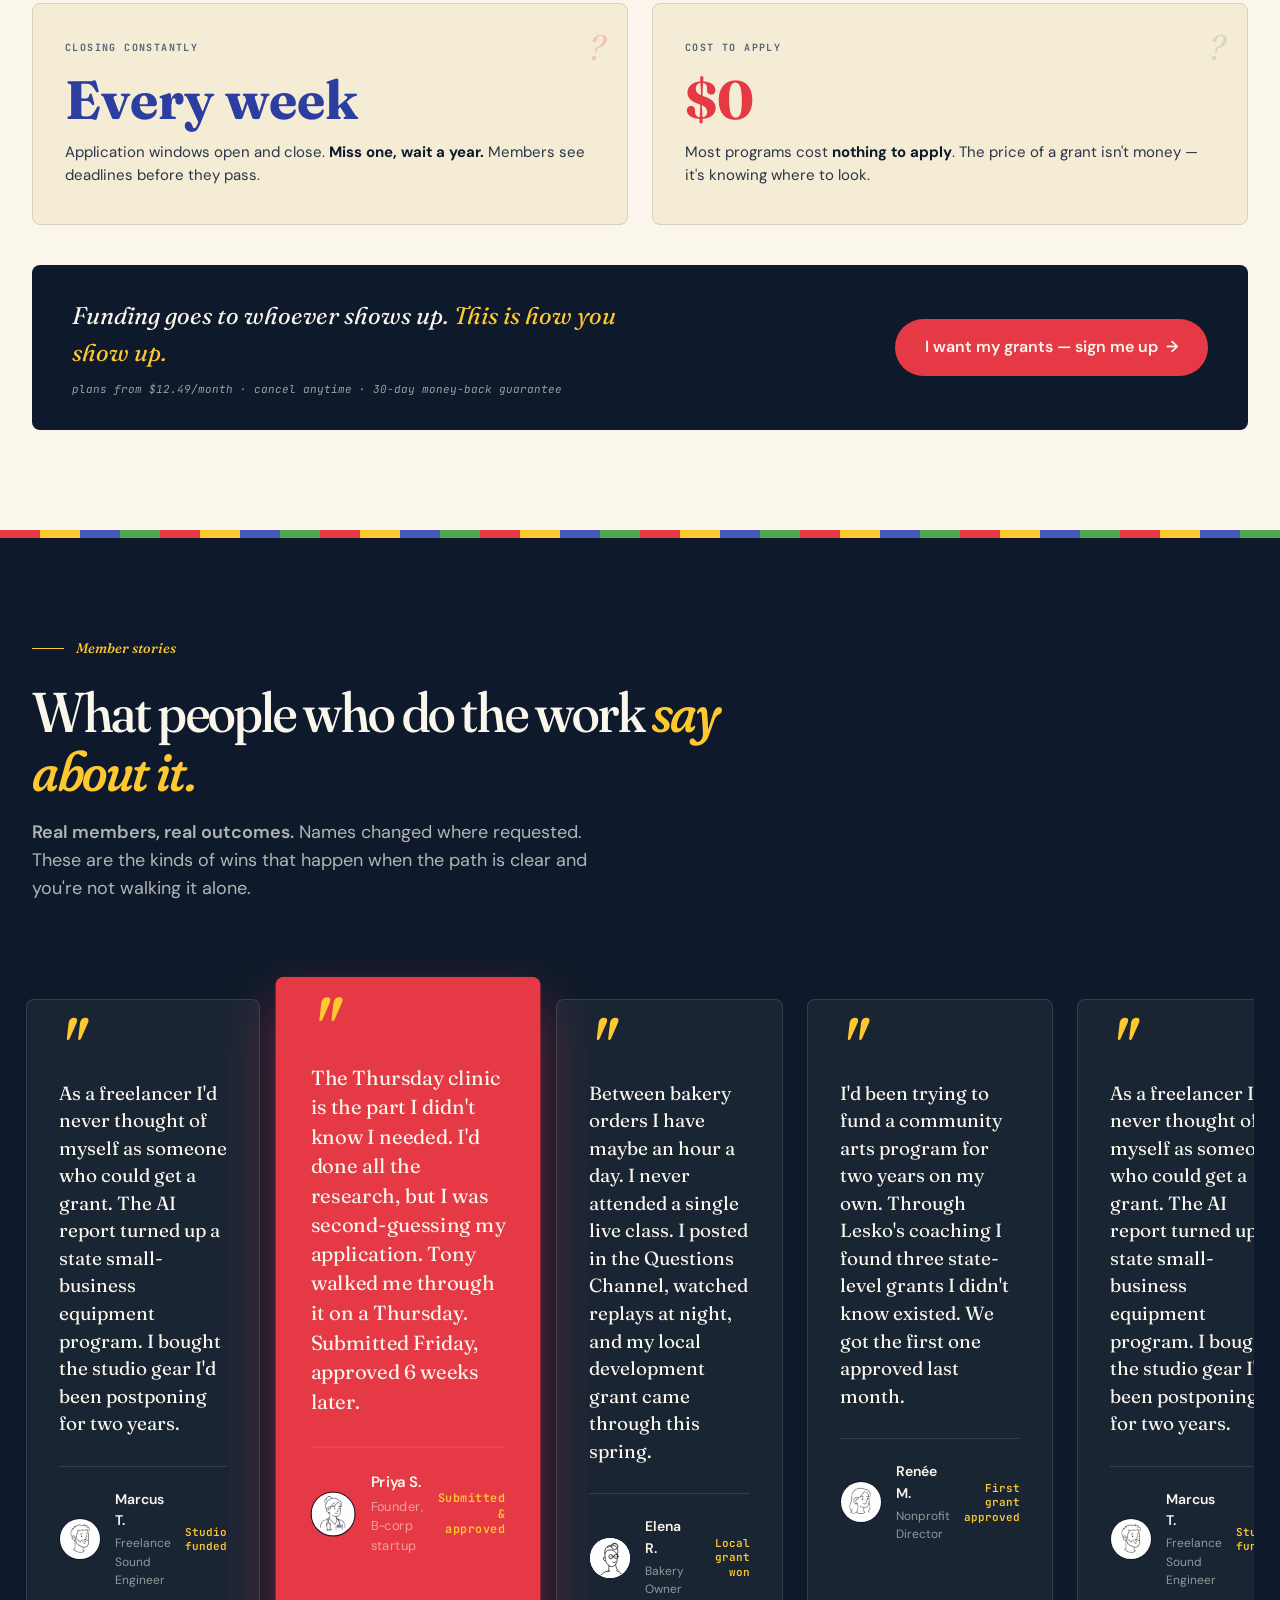
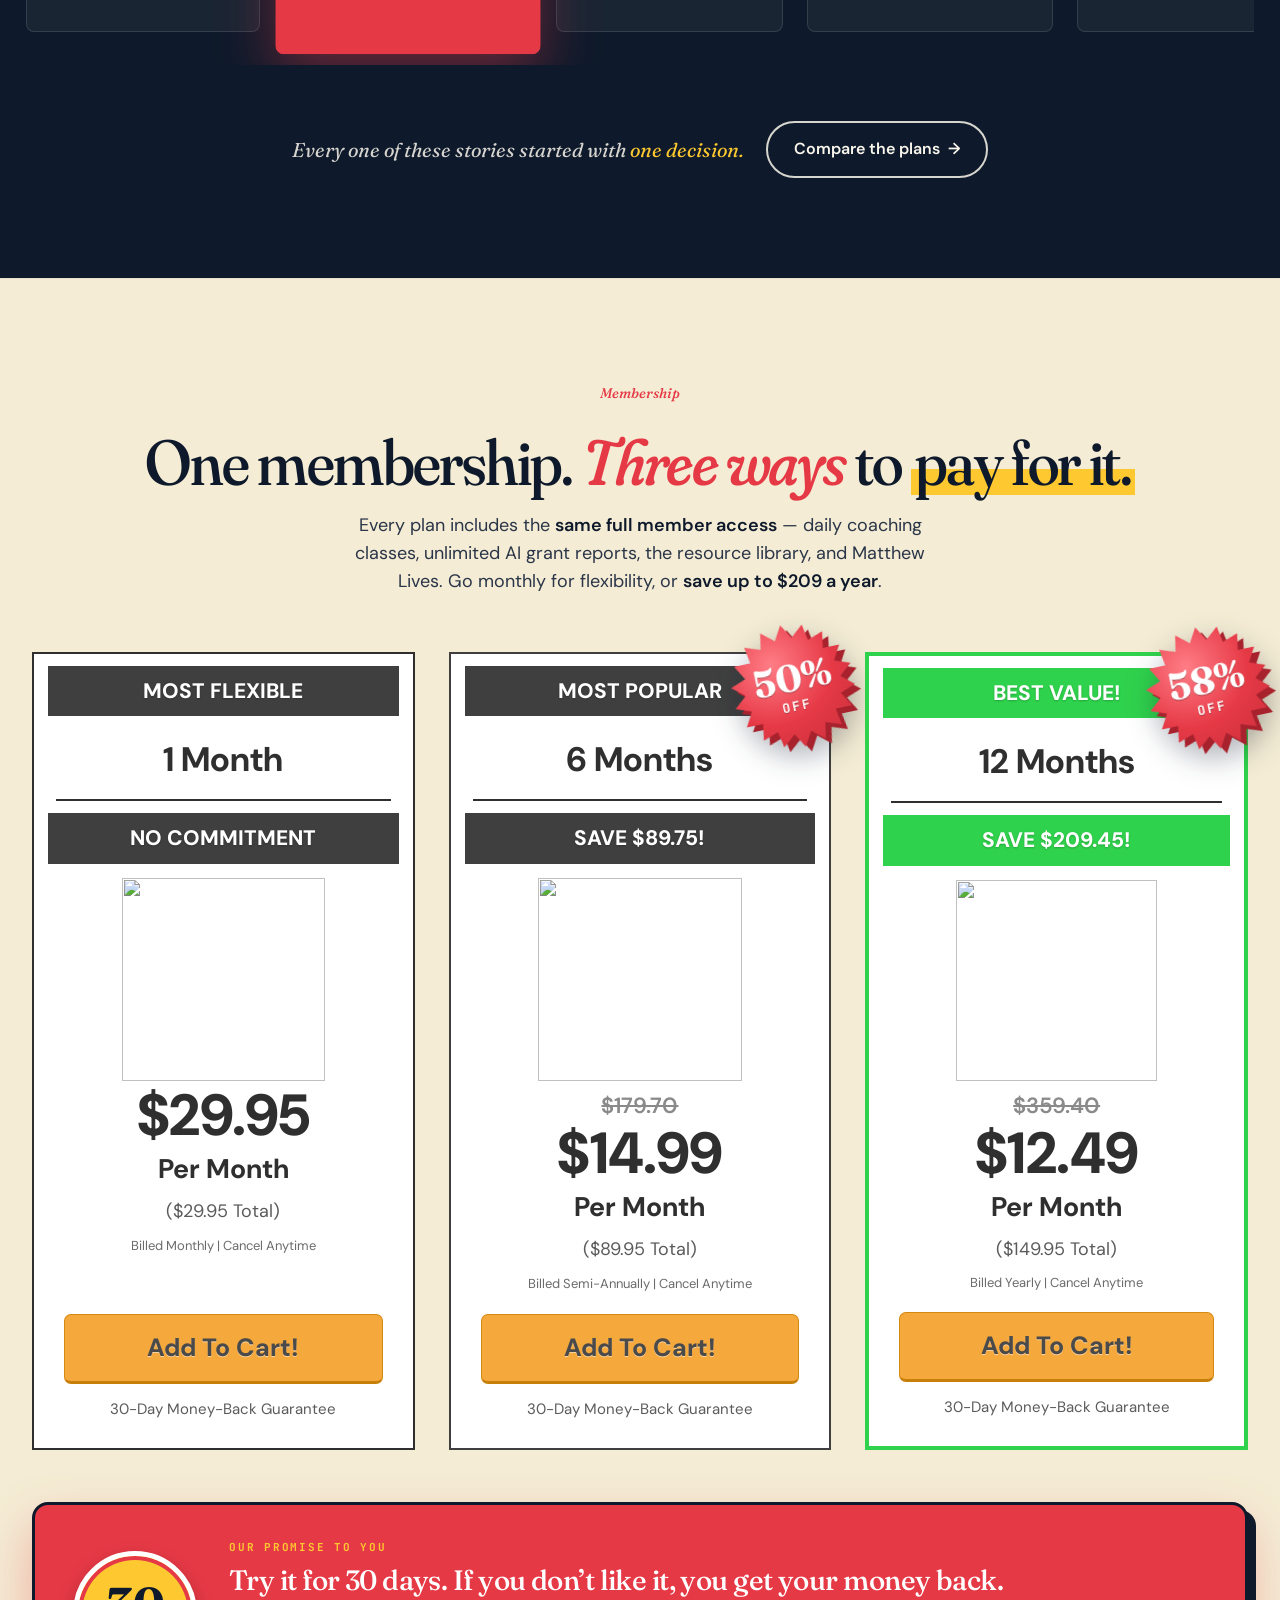
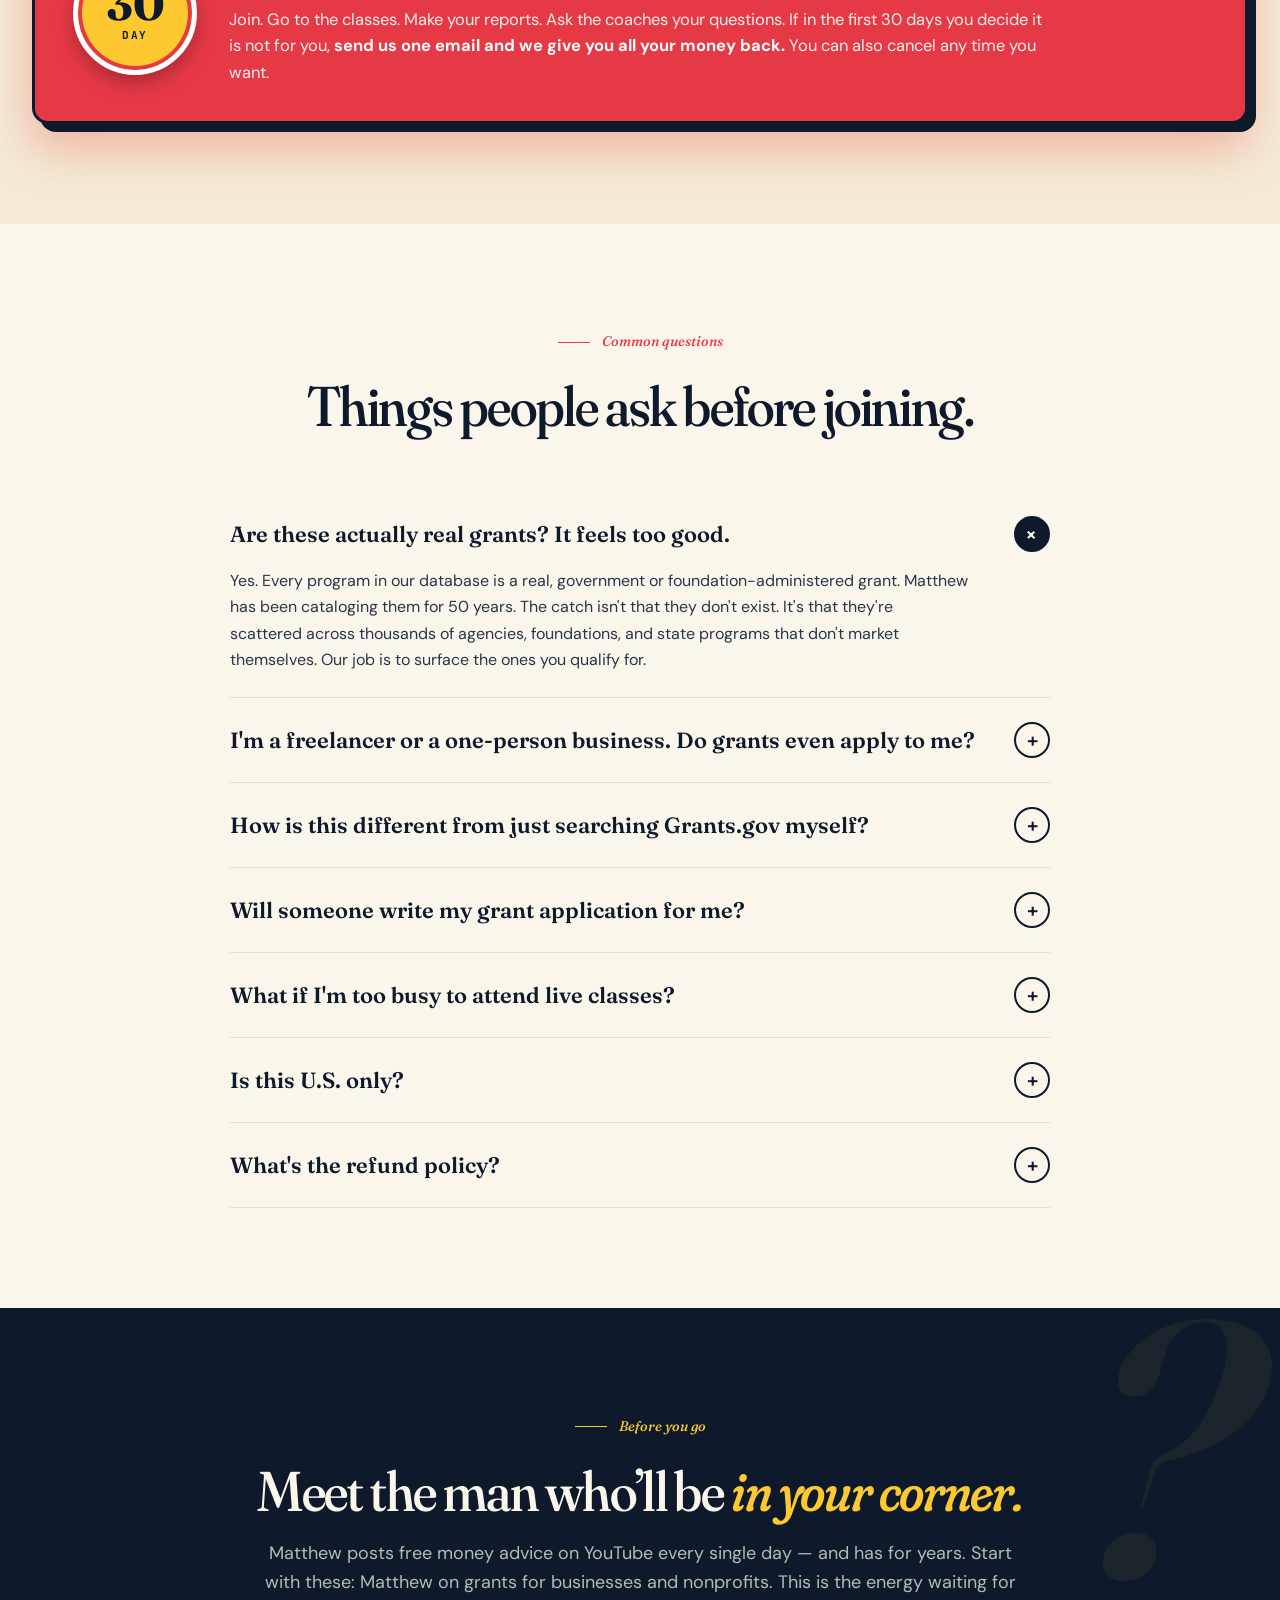
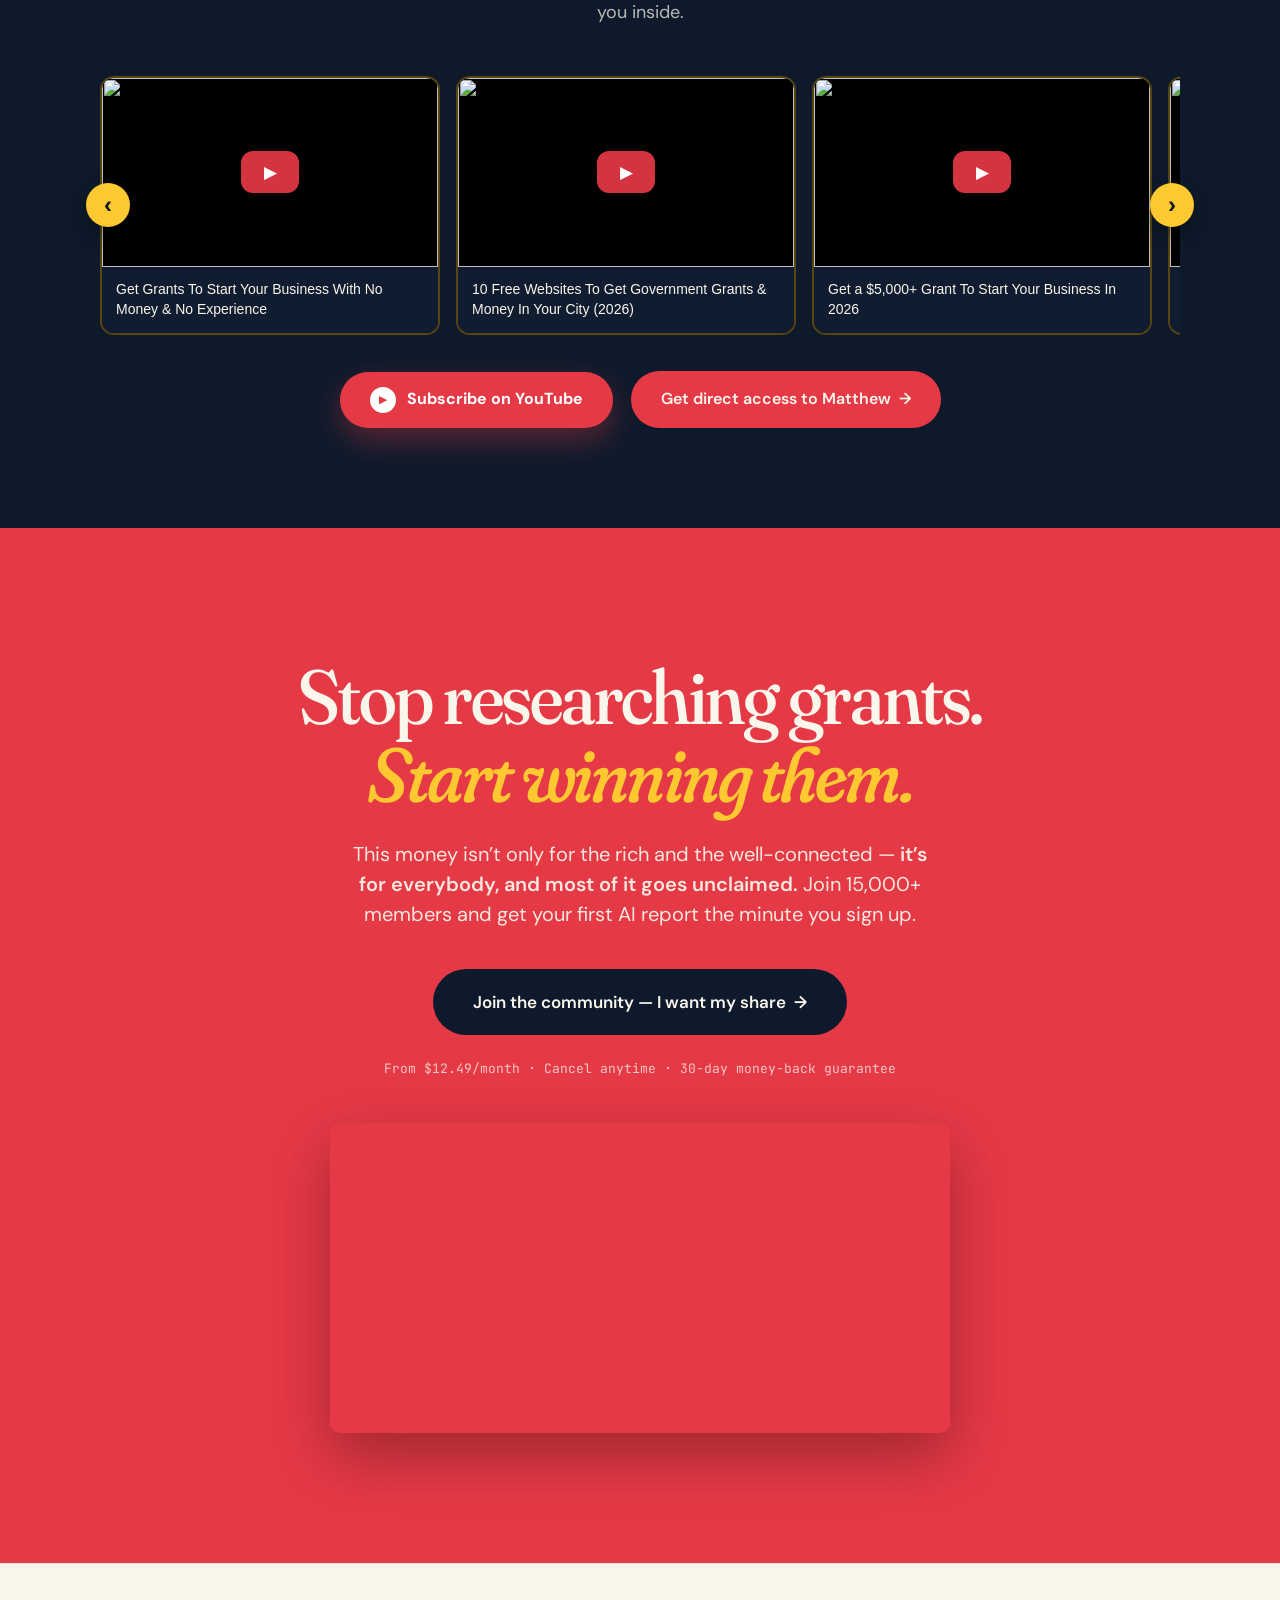
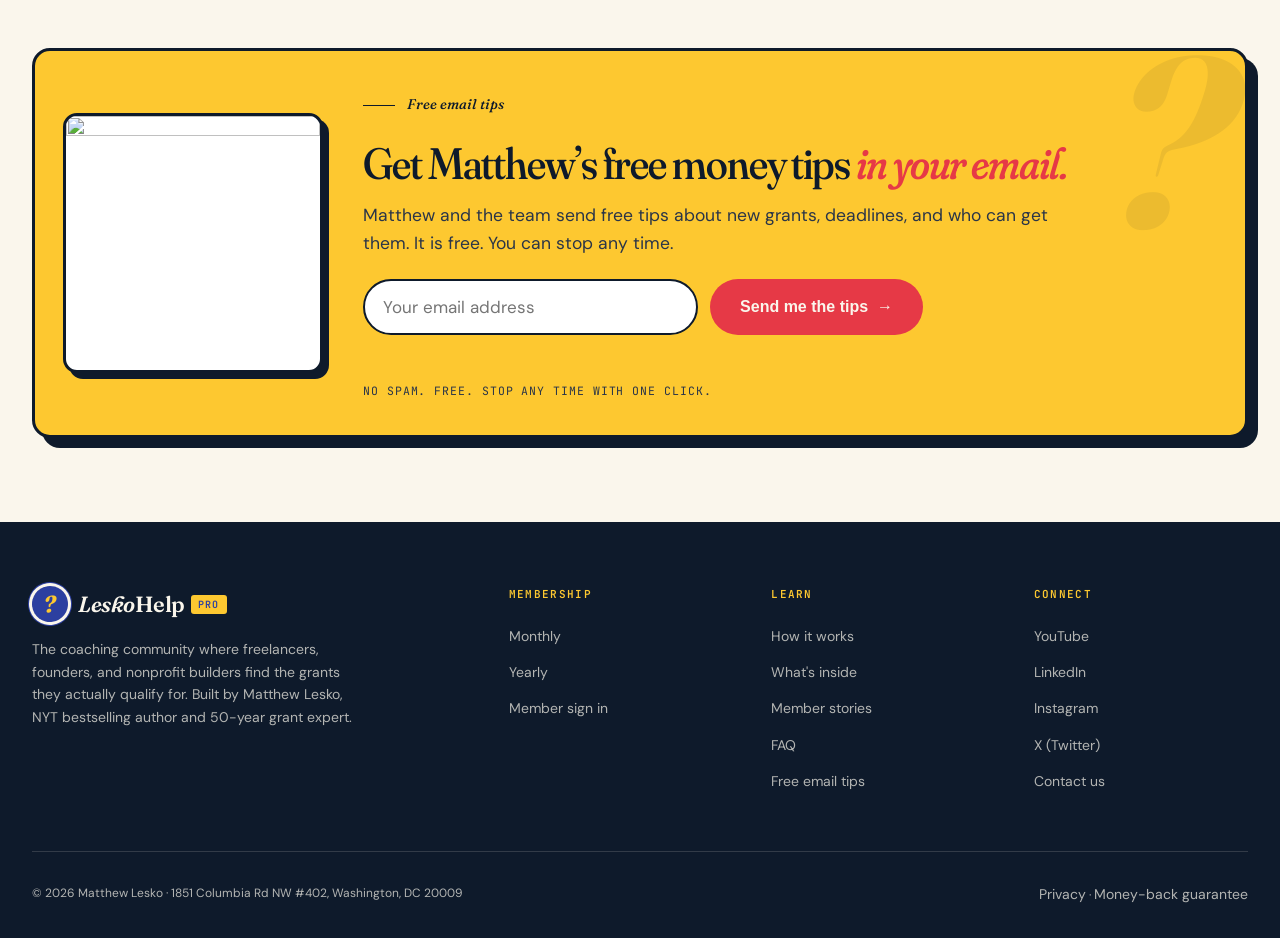
==== commit b4a479e1: "Point the checkout links at our own /checkout page instead of Recurly directly Input: the three pric" ====
--- a/index.html
+++ b/index.html
@@ -96,7 +96,7 @@
      "price": "29.95",
      "priceCurrency": "USD",
      "description": "$29.95 per month, billed monthly. Cancel anytime.",
-     "url": "https://leskohelp.recurly.com/subscribe/business-monthly",
+     "url": "https://www.leskobusiness.com/checkout?plan=monthly",
      "availability": "https://schema.org/InStock"
     },
     {
@@ -105,7 +105,7 @@
      "price": "89.95",
      "priceCurrency": "USD",
      "description": "$14.99/month billed semi-annually ($89.95).",
-     "url": "https://leskohelp.recurly.com/subscribe/business-half-year",
+     "url": "https://www.leskobusiness.com/checkout?plan=half-year",
      "availability": "https://schema.org/InStock"
     },
     {
@@ -114,7 +114,7 @@
      "price": "149.95",
      "priceCurrency": "USD",
      "description": "$12.49/month billed yearly ($149.95).",
-     "url": "https://leskohelp.recurly.com/subscribe/business-yearly",
+     "url": "https://www.leskobusiness.com/checkout?plan=yearly",
      "availability": "https://schema.org/InStock"
     }
    ]
@@ -2609,12 +2609,13 @@
 </section>
 
 <!-- ──────────── PRICING ──────────── -->
-<!-- The checkout buttons go to Recurly's own hosted pages
-     (leskohelp.recurly.com/subscribe/<plan code>), not to ClickFunnels.
-     Input: the plan code at the end of the link. Output: Recurly shows and
-     charges that plan's own price, so the price here must match the plan in
-     Recurly: business-monthly $29.95, business-half-year $89.95,
-     business-yearly $149.95. Changing a price means changing it in both places. -->
+<!-- The checkout buttons go to our branded /checkout page (checkout.html),
+     which sends the buyer on to Recurly's hosted page
+     (leskohelp.recurly.com/subscribe/<plan code>). Recurly charges that
+     plan's own price, so the prices here and in checkout.html must match the
+     plans in Recurly: business-monthly $29.95, business-half-year $89.95,
+     business-yearly $149.95. Changing a price means changing it in all three
+     places. After payment Recurly should send the buyer to /welcome. -->
 <section class="pricing" id="pricing">
   <div class="container">
     <div class="pricing-header reveal">
@@ -2636,7 +2637,7 @@
         <div class="pc-per">Per Month</div>
         <div class="pc-note">($29.95 Total)</div>
         <div class="pc-bill">Billed Monthly&nbsp;|&nbsp;Cancel Anytime</div>
-        <a href="https://leskohelp.recurly.com/subscribe/business-monthly" target="_blank" rel="noopener" class="pc-cart">Add To Cart!</a>
+        <a href="/checkout?plan=monthly" class="pc-cart">Add To Cart!</a>
         <div class="pc-mbg">30-Day Money-Back Guarantee</div>
       </div>
 
@@ -2653,7 +2654,7 @@
         <div class="pc-per">Per Month</div>
         <div class="pc-note">($89.95 Total)</div>
         <div class="pc-bill">Billed Semi-Annually&nbsp;|&nbsp;Cancel Anytime</div>
-        <a href="https://leskohelp.recurly.com/subscribe/business-half-year" target="_blank" rel="noopener" class="pc-cart">Add To Cart!</a>
+        <a href="/checkout?plan=half-year" class="pc-cart">Add To Cart!</a>
         <div class="pc-mbg">30-Day Money-Back Guarantee</div>
       </div>
 
@@ -2670,7 +2671,7 @@
         <div class="pc-per">Per Month</div>
         <div class="pc-note">($149.95 Total)</div>
         <div class="pc-bill">Billed Yearly&nbsp;|&nbsp;Cancel Anytime</div>
-        <a href="https://leskohelp.recurly.com/subscribe/business-yearly" target="_blank" rel="noopener" class="pc-cart">Add To Cart!</a>
+        <a href="/checkout?plan=yearly" class="pc-cart">Add To Cart!</a>
         <div class="pc-mbg">30-Day Money-Back Guarantee</div>
       </div>
     </div>
@@ -2820,7 +2821,7 @@
       <em>Start winning them.</em>
     </h2>
     <p>This money isn’t only for the rich and the well-connected — <strong>it’s for everybody, and most of it goes unclaimed.</strong> Join 15,000+ members and get your first AI report the minute you sign up.</p>
-    <a href="https://leskohelp.recurly.com/subscribe/business-monthly" target="_blank" rel="noopener" class="btn-primary">Join the community — I want my share &nbsp;→</a>
+    <a href="/checkout?plan=monthly" class="btn-primary">Join the community — I want my share &nbsp;→</a>
     <p class="small">From $12.49/month · Cancel anytime · 30-day money-back guarantee</p>
     <div class="cta-video">
       <video src="assets/welcome-loop.mp4" muted autoplay loop playsinline aria-label="Comic Matthew welcomes you with open arms"></video>
@@ -3162,5 +3163,129 @@
 })();
 </script>
 
+<!-- ──────────── ANALYTICS (Google Analytics 4) ────────────
+     What it measures: page visits, clicks on the join buttons, clicks on the
+     three checkout buttons (with plan and price), and newsletter sign-ups.
+     It stays completely off until GA4_MEASUREMENT_ID below is filled in. -->
+<script>
+(function () {
+  // The id of the GA4 data stream, like 'G-XXXXXXXXXX'. Empty = analytics off:
+  // nothing is loaded and nothing is sent.
+  var GA4_MEASUREMENT_ID = '';
+
+  // Set to true ONLY once the same id is also entered in Recurly's hosted page
+  // settings. It adds a visitor id to the checkout links so Google sees the
+  // landing page and the payment page as one visit instead of two.
+  var LINK_VISIT_TO_RECURLY = false;
+
+  // Plan code (the last part of a checkout link) -> what that plan costs.
+  // Must match the pricing cards above and the plans in Recurly.
+  var PLAN_PRICES_USD = {
+    'business-monthly': 29.95,
+    'business-half-year': 89.95,
+    'business-yearly': 149.95
+  };
+
+  // Countries where a visitor must agree before analytics cookies are set.
+  // This page has no consent banner yet, so for these visitors Google only
+  // receives anonymous, cookieless signals.
+  var CONSENT_REQUIRED_REGIONS = [
+    'AT', 'BE', 'BG', 'HR', 'CY', 'CZ', 'DK', 'EE', 'FI', 'FR', 'DE', 'GR', 'HU',
+    'IE', 'IT', 'LV', 'LT', 'LU', 'MT', 'NL', 'PL', 'PT', 'RO', 'SK', 'SI', 'ES',
+    'SE', 'IS', 'LI', 'NO', 'GB', 'CH'
+  ];
+
+  if (!GA4_MEASUREMENT_ID) return;
+
+  window.dataLayer = window.dataLayer || [];
+  // Input: any gtag command. Output: none; it queues the command for Google's
+  // script. Must pass `arguments` itself, that is the format Google reads.
+  function gtag() { window.dataLayer.push(arguments); }
+  window.gtag = gtag;
+
+  var everythingDenied = {
+    ad_storage: 'denied', ad_user_data: 'denied',
+    ad_personalization: 'denied', analytics_storage: 'denied'
+  };
+  var analyticsOnly = {
+    ad_storage: 'denied', ad_user_data: 'denied',
+    ad_personalization: 'denied', analytics_storage: 'granted'
+  };
+  gtag('consent', 'default', analyticsOnly);
+  everythingDenied.region = CONSENT_REQUIRED_REGIONS;
+  gtag('consent', 'default', everythingDenied);
+
+  gtag('js', new Date());
+  if (LINK_VISIT_TO_RECURLY) {
+    gtag('set', 'linker', { domains: ['leskohelp.recurly.com'] });
+  }
+  gtag('config', GA4_MEASUREMENT_ID);
+
+  var googleScript = document.createElement('script');
+  googleScript.async = true;
+  googleScript.src = 'https://www.googletagmanager.com/gtag/js?id=' +
+    encodeURIComponent(GA4_MEASUREMENT_ID);
+  document.head.appendChild(googleScript);
+
+  // Input: a link element. Output: the id of the page section it sits in
+  // ('pricing', 'faq', ...) or 'page' when it is in none. Why: the same button
+  // text appears in several places, and we want to know which one was clicked.
+  function sectionOf(link) {
+    var section = link.closest('section[id], footer, nav, #joinPop');
+    if (!section) return 'page';
+    return section.id || section.tagName.toLowerCase();
+  }
+
+  // Input: a link element. Output: its visible text, tidied, at most 80 signs.
+  function labelOf(link) {
+    return (link.textContent || '').replace(/\s+/g, ' ').trim().slice(0, 80);
+  }
+
+  // Input: a checkout address. Output: the plan code at its end, or null when
+  // the address is not one of our checkout links.
+  function planCodeOf(address) {
+    var match = /leskohelp\.recurly\.com\/subscribe\/([a-z0-9-]+)/i.exec(address || '');
+    return match ? match[1] : null;
+  }
+
+  // One listener for the whole page: every click is checked once.
+  // Checkout button -> 'begin_checkout' with plan and price.
+  // Button that scrolls to the prices -> 'join_button_click'.
+  document.addEventListener('click', function (event) {
+    var link = event.target.closest ? event.target.closest('a[href]') : null;
+    if (!link) return;
+
+    var planCode = planCodeOf(link.getAttribute('href'));
+    if (planCode) {
+      var price = PLAN_PRICES_USD[planCode];
+      gtag('event', 'begin_checkout', {
+        currency: 'USD',
+        value: price,
+        items: [{ item_id: planCode, item_name: planCode, price: price, quantity: 1 }],
+        button_text: labelOf(link),
+        button_section: sectionOf(link)
+      });
+      return;
+    }
+
+    if (link.getAttribute('href') === '#pricing') {
+      gtag('event', 'join_button_click', {
+        button_text: labelOf(link),
+        button_section: sectionOf(link)
+      });
+    }
+  });
+
+  // Newsletter form sent -> 'generate_lead'. The email address itself is
+  // never sent to Google.
+  document.addEventListener('submit', function (event) {
+    var form = event.target;
+    var action = (form && form.getAttribute && form.getAttribute('action')) || '';
+    if (action.indexOf('app.kit.com/forms/') === -1) return;
+    gtag('event', 'generate_lead', { form_name: 'newsletter' });
+  });
+})();
+</script>
+
 </body>
 </html>
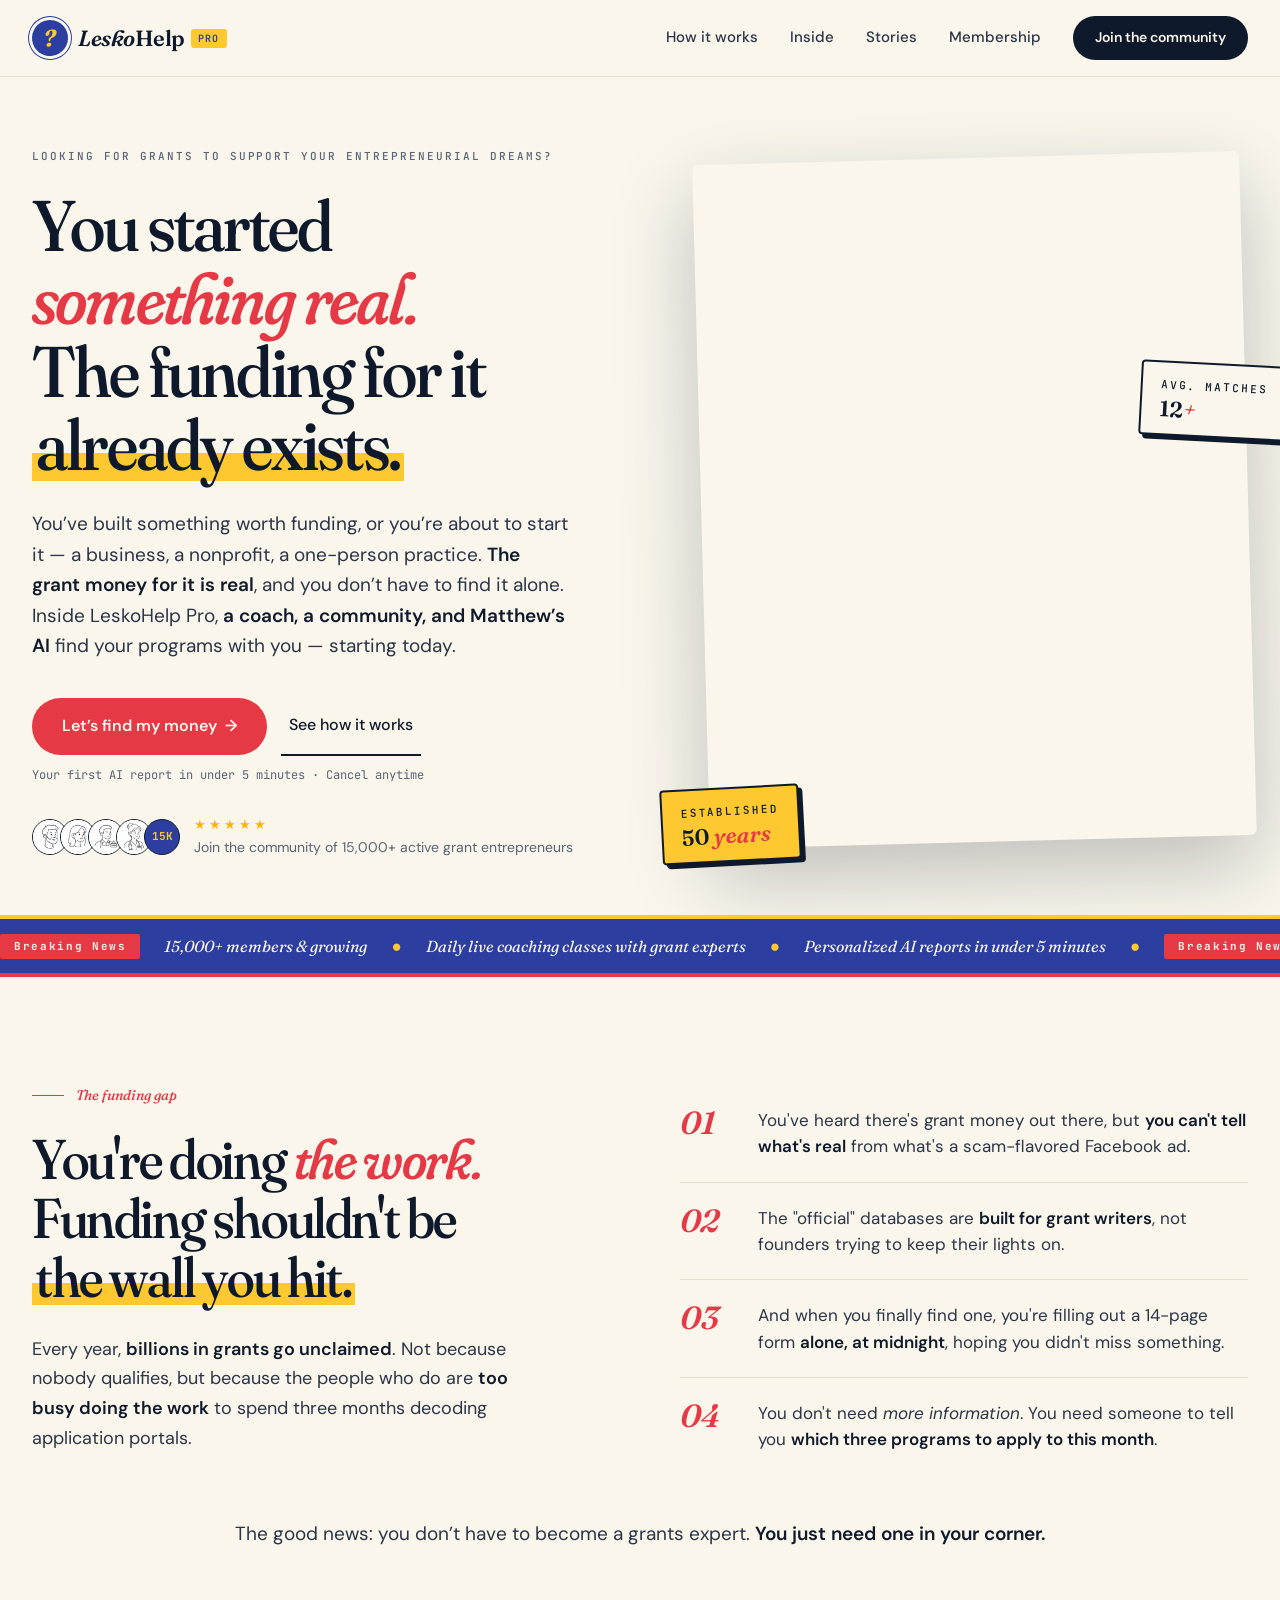
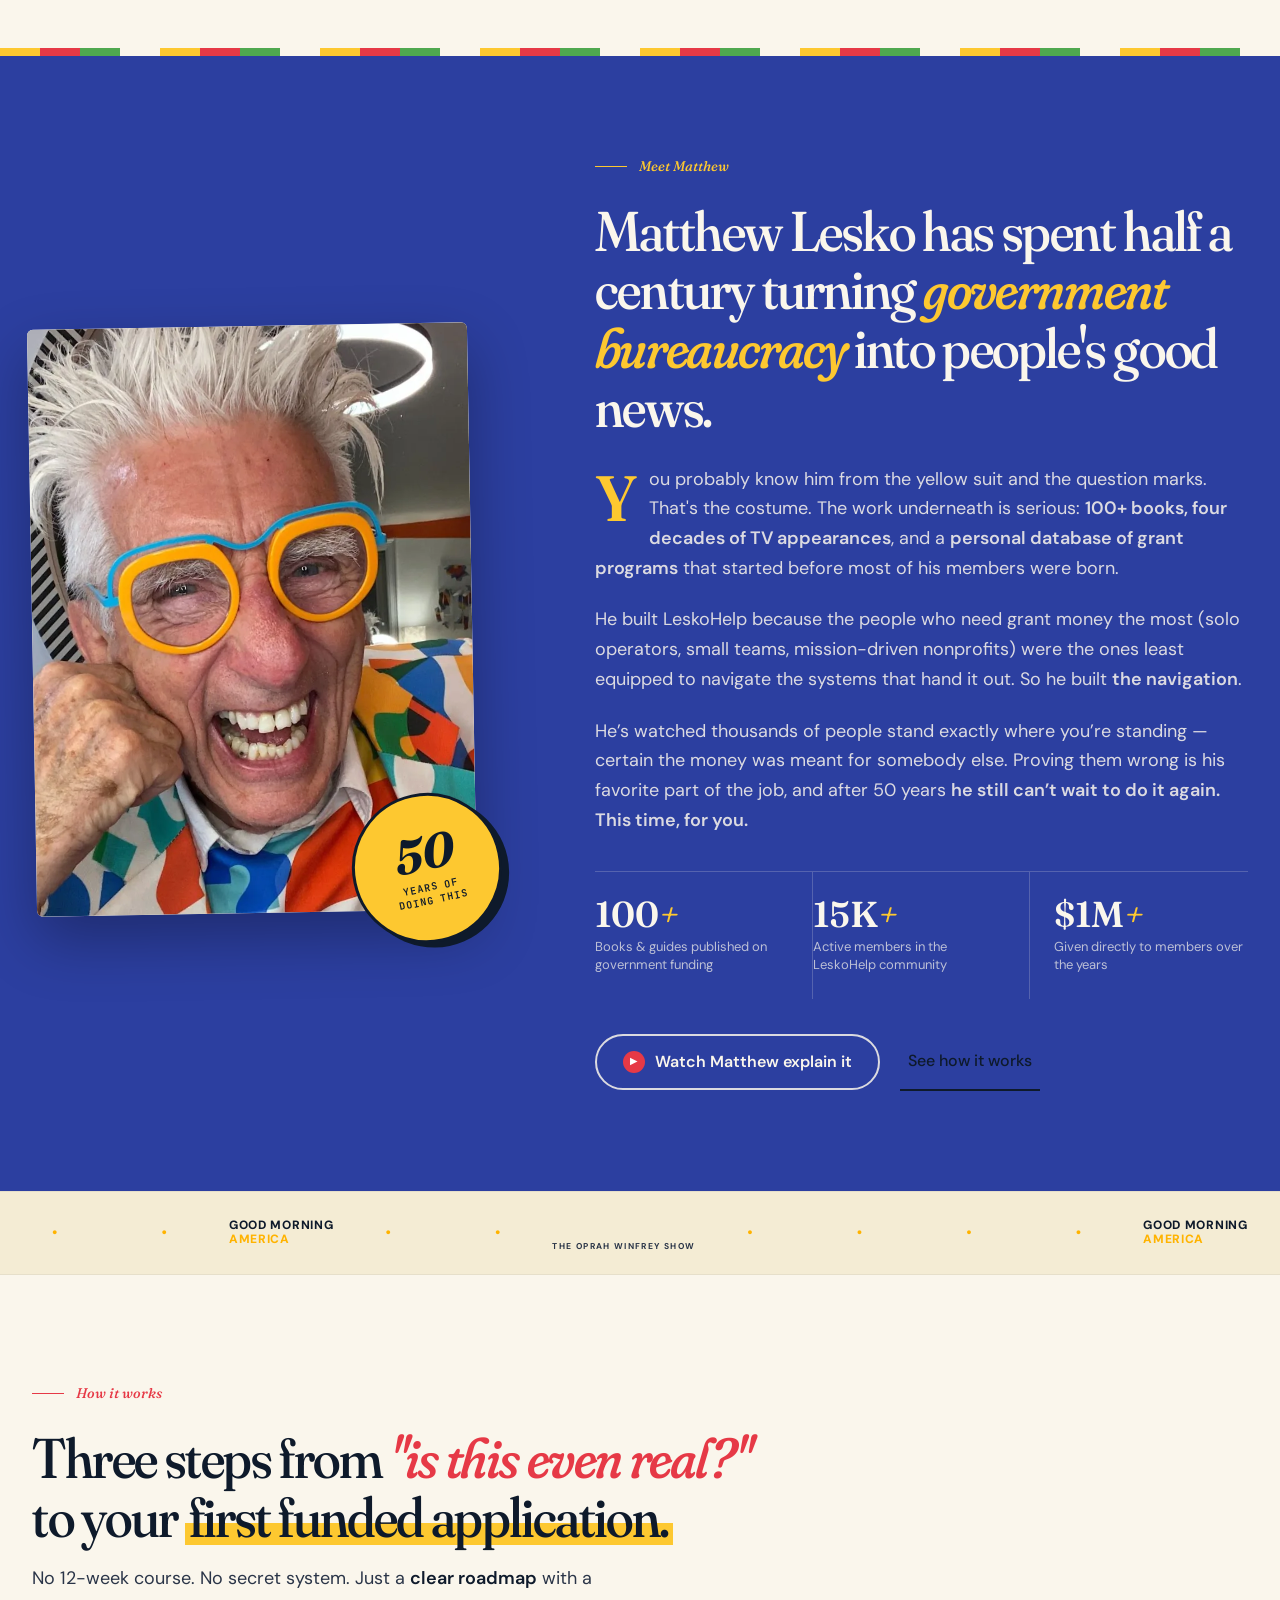
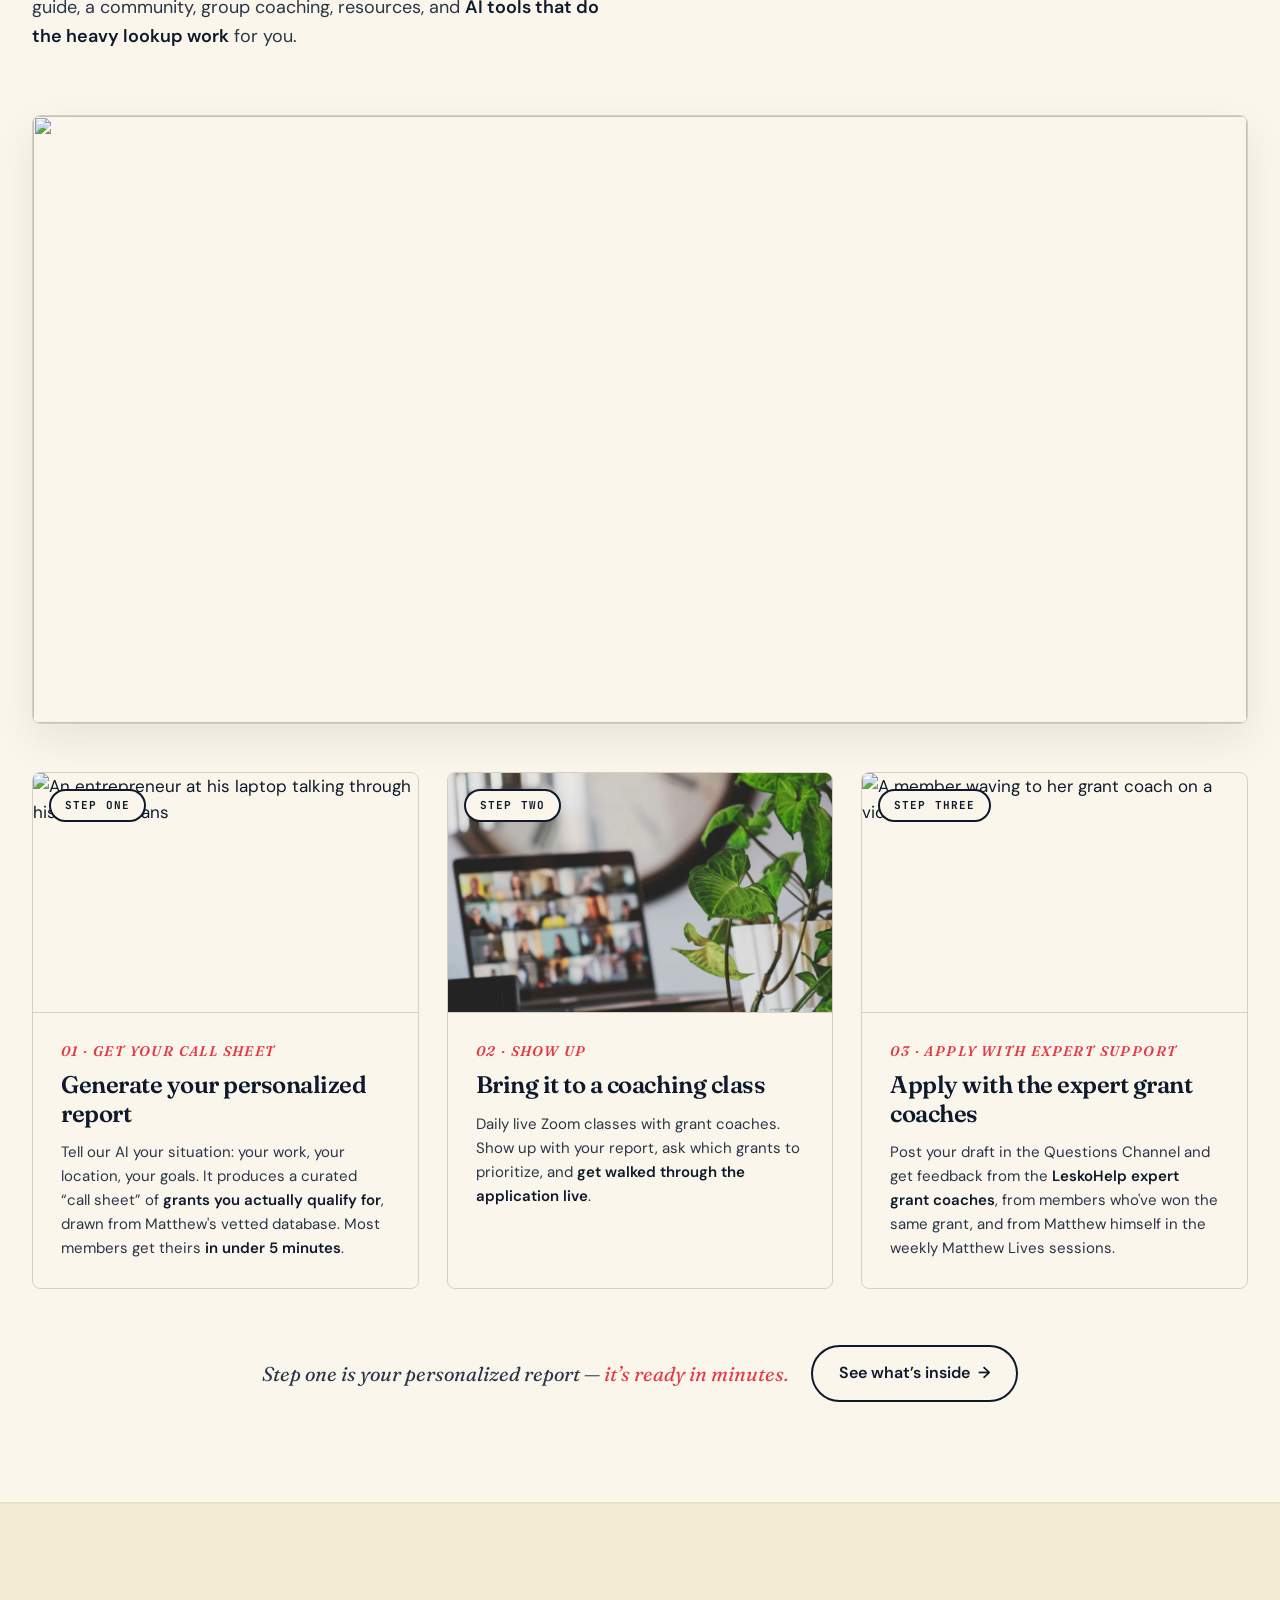
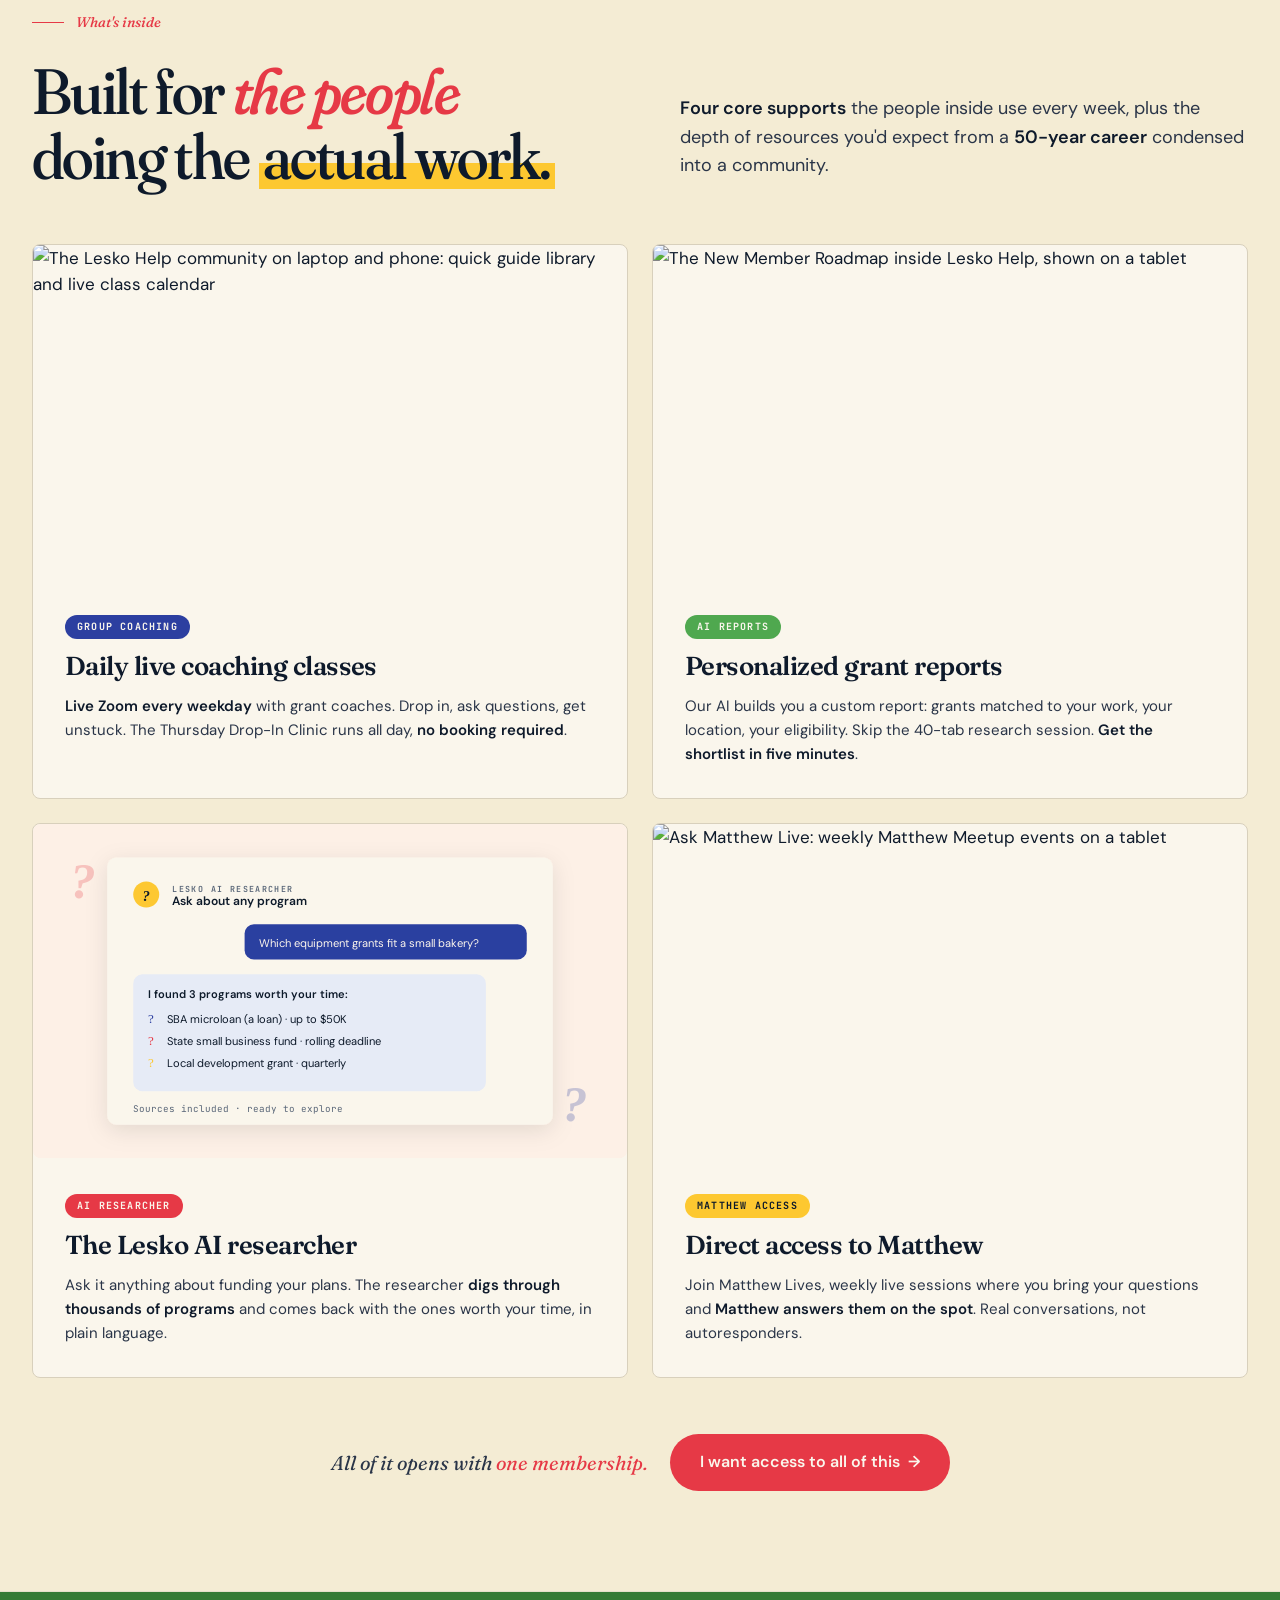
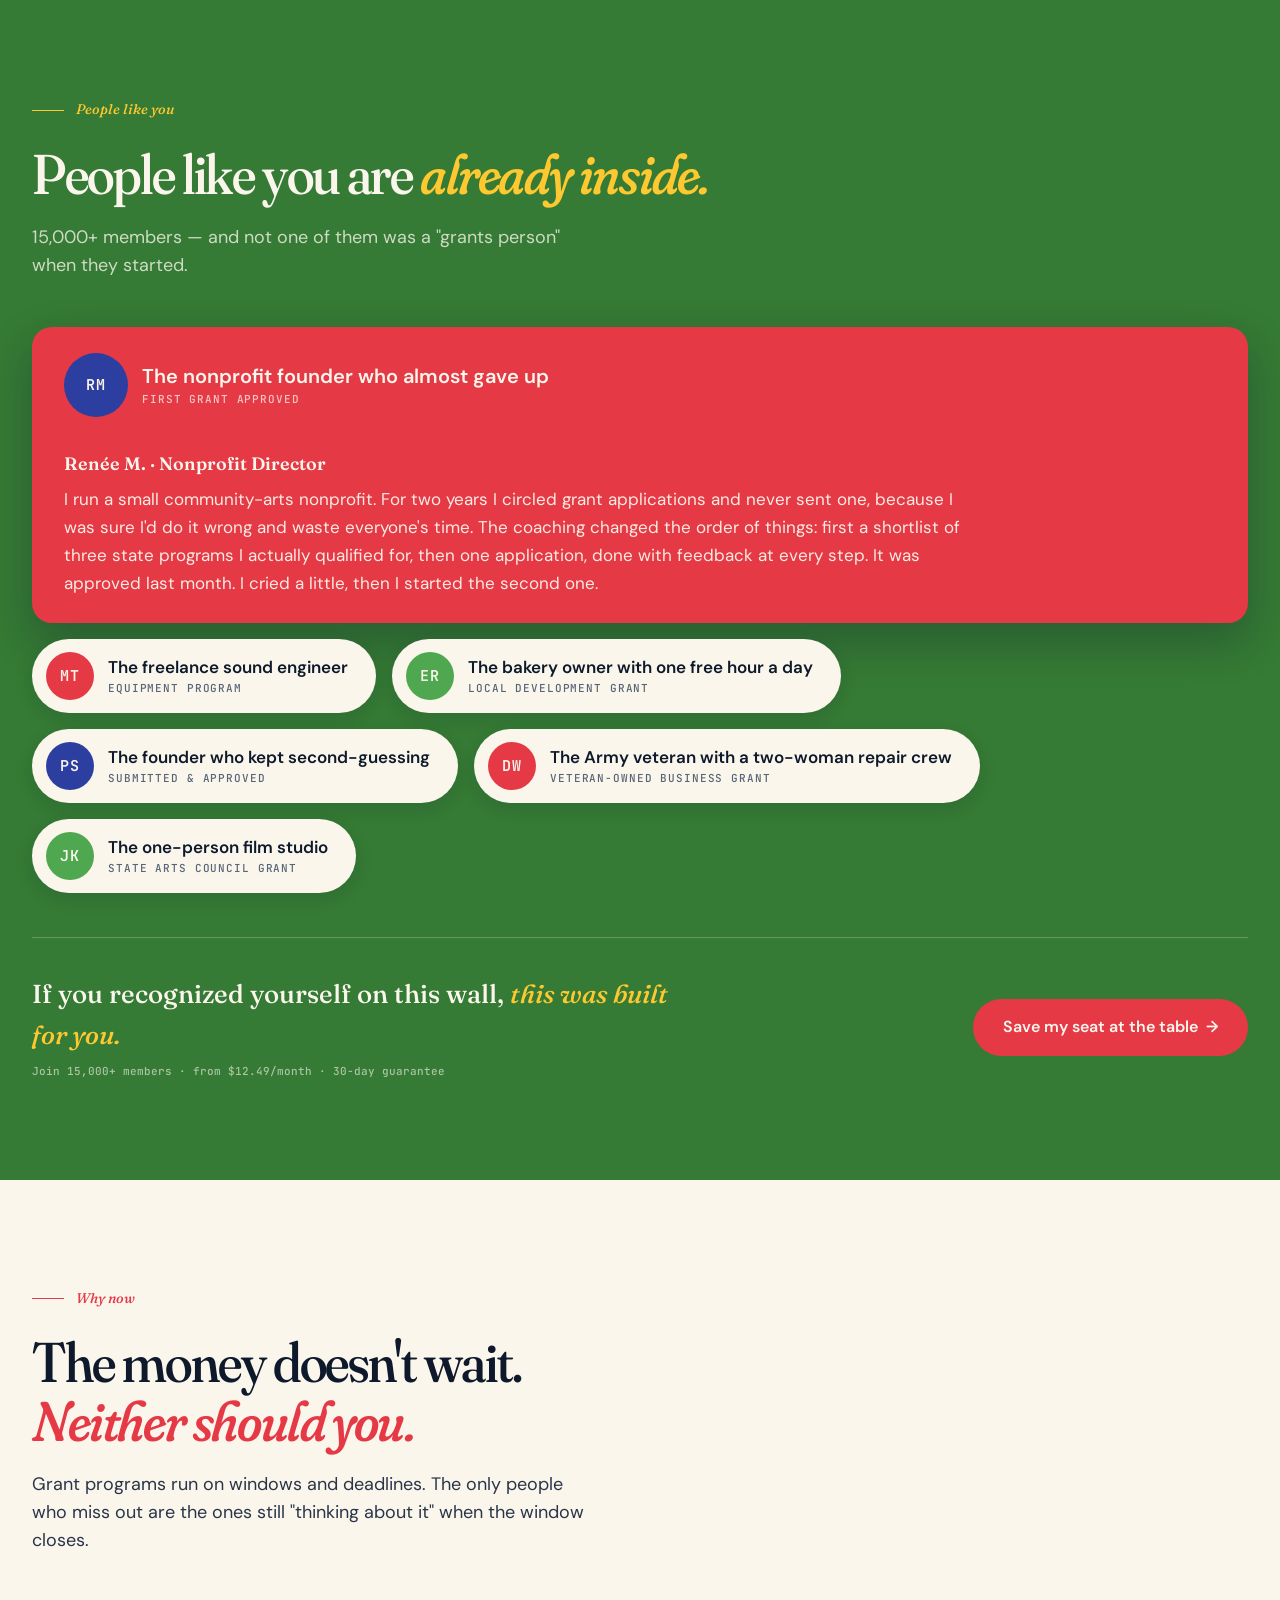
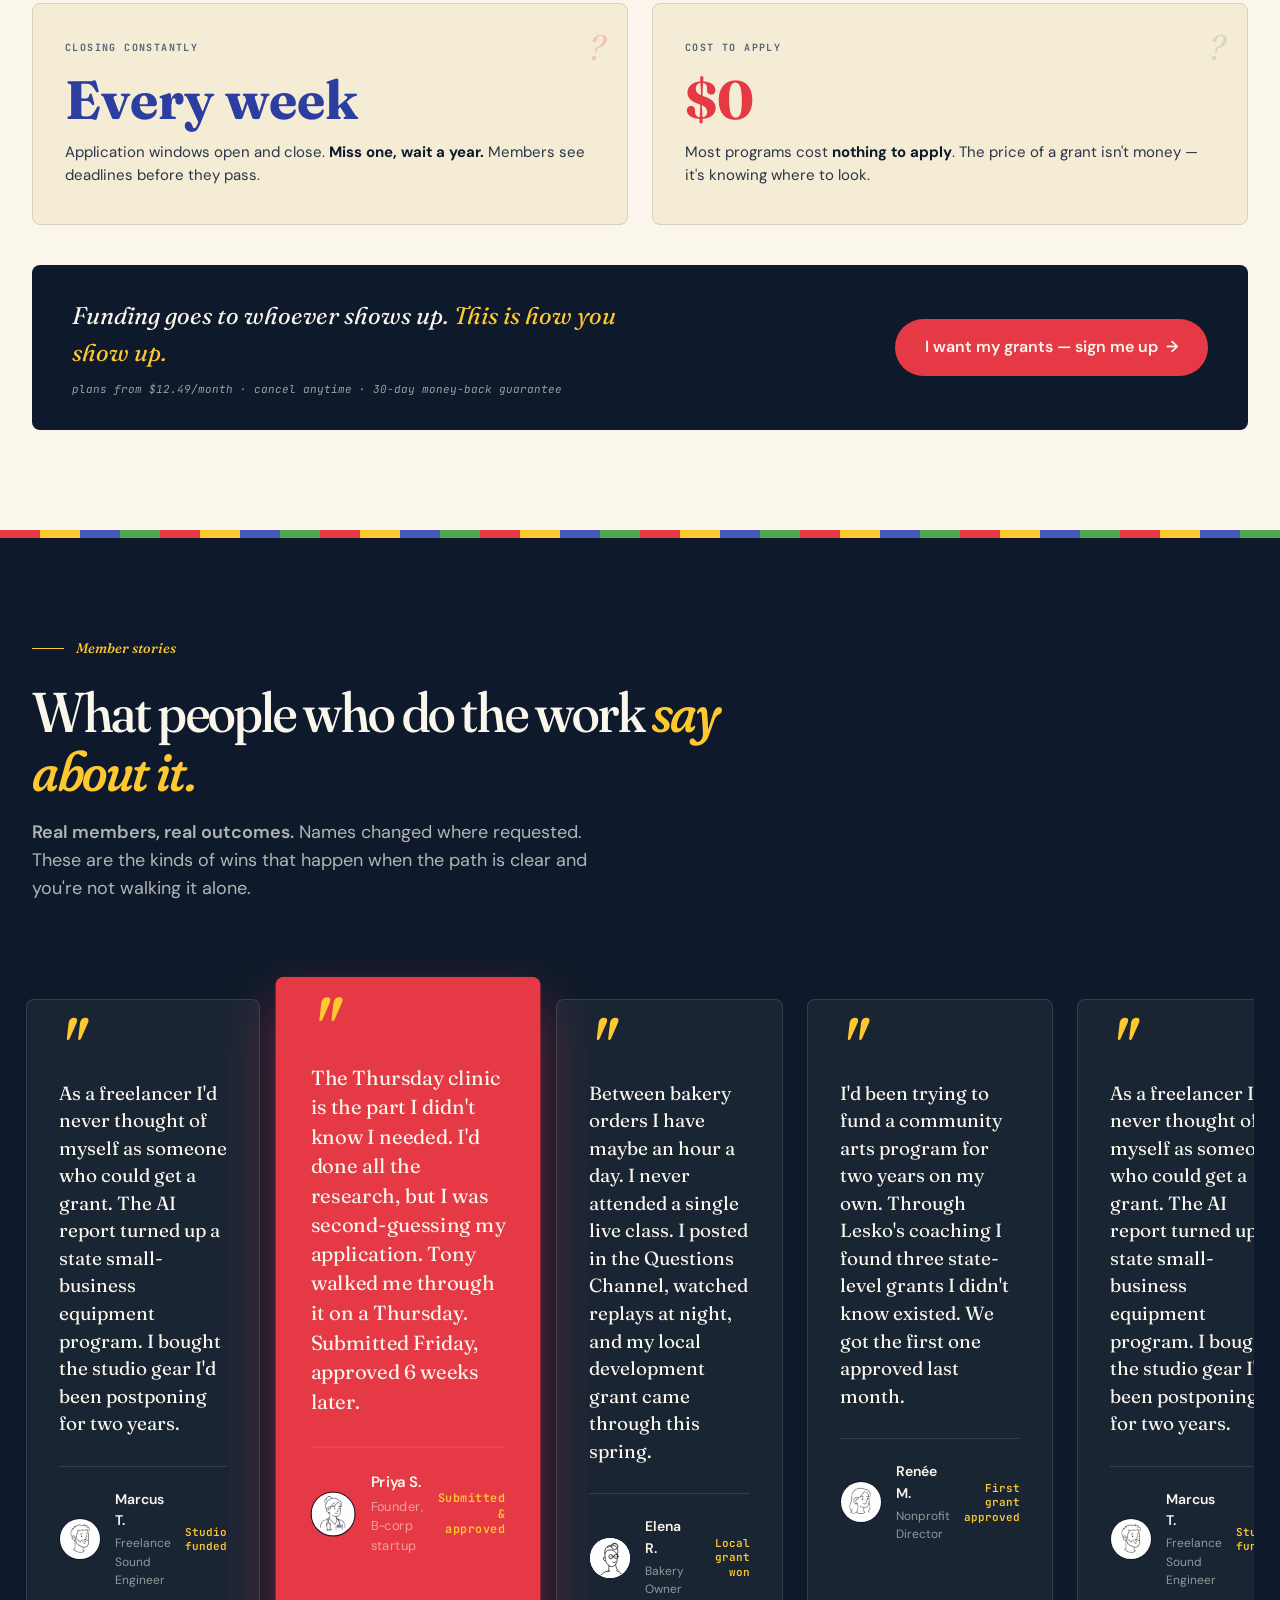
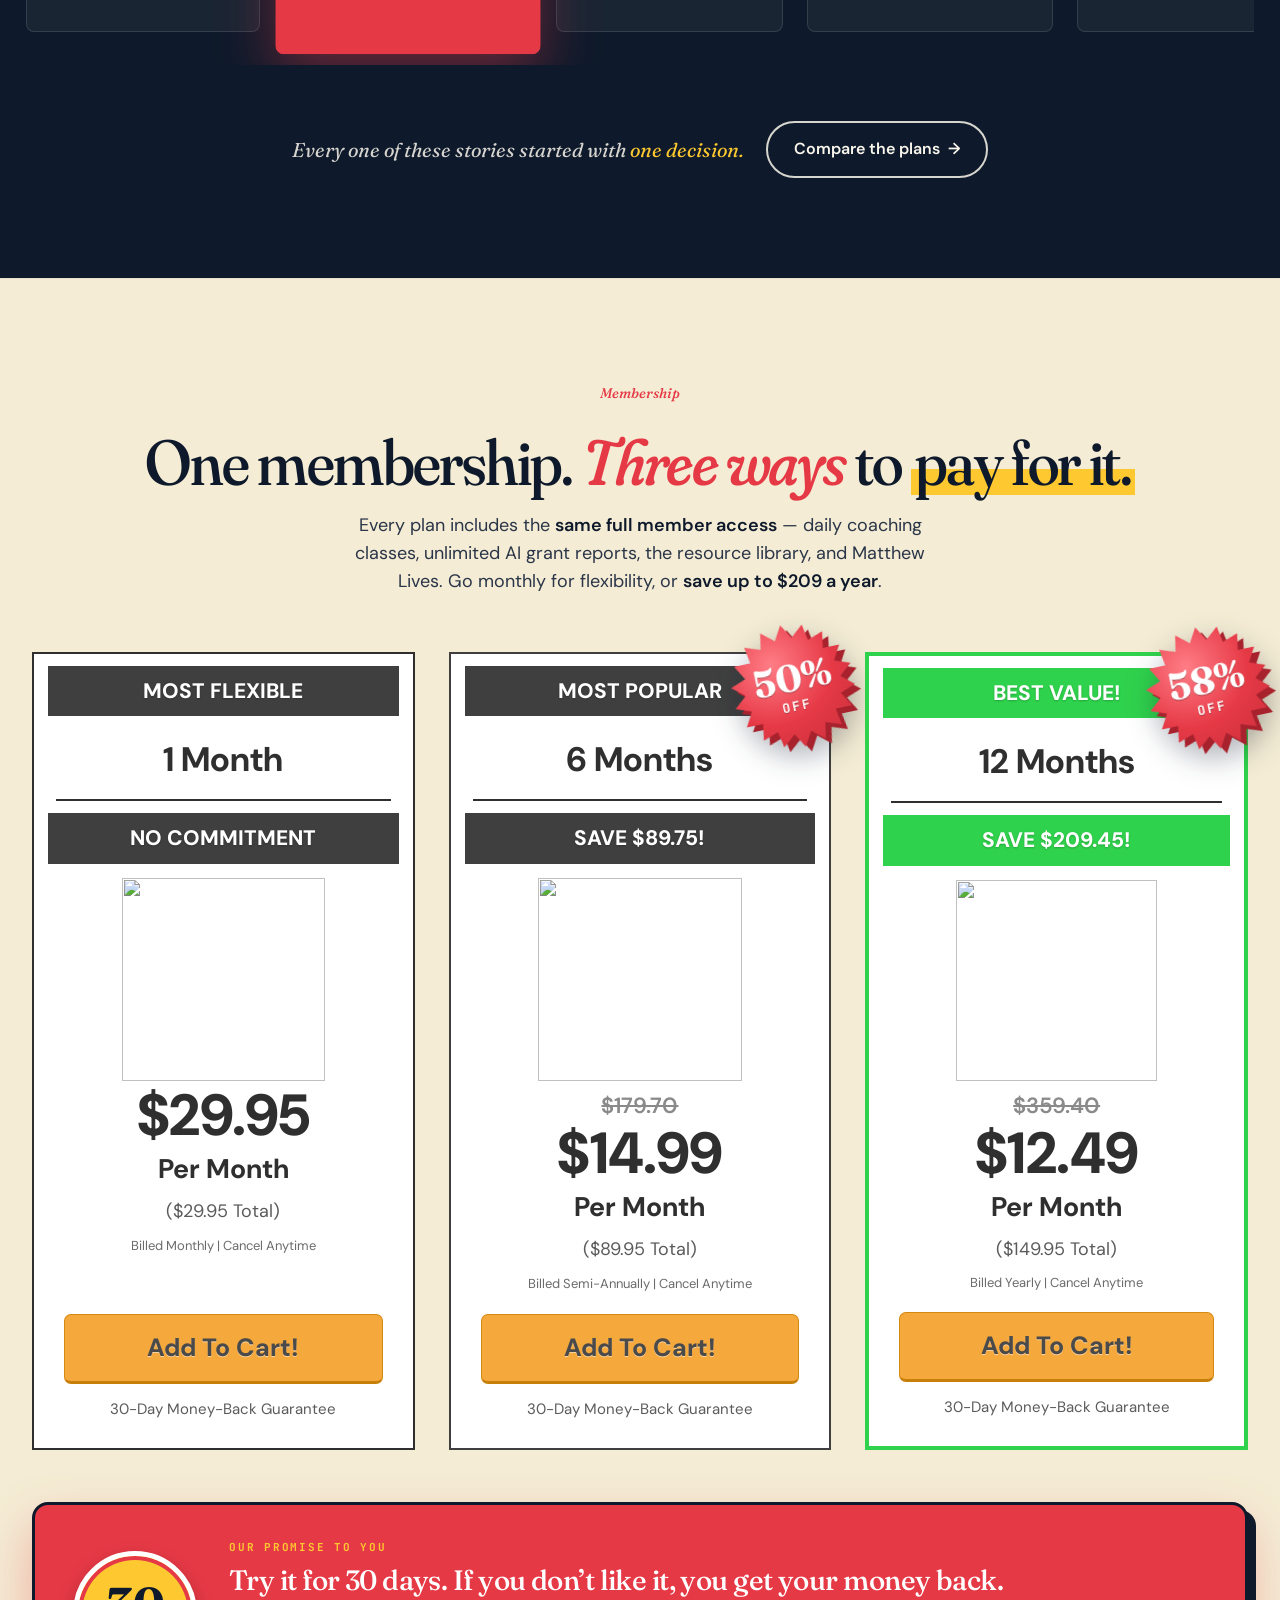
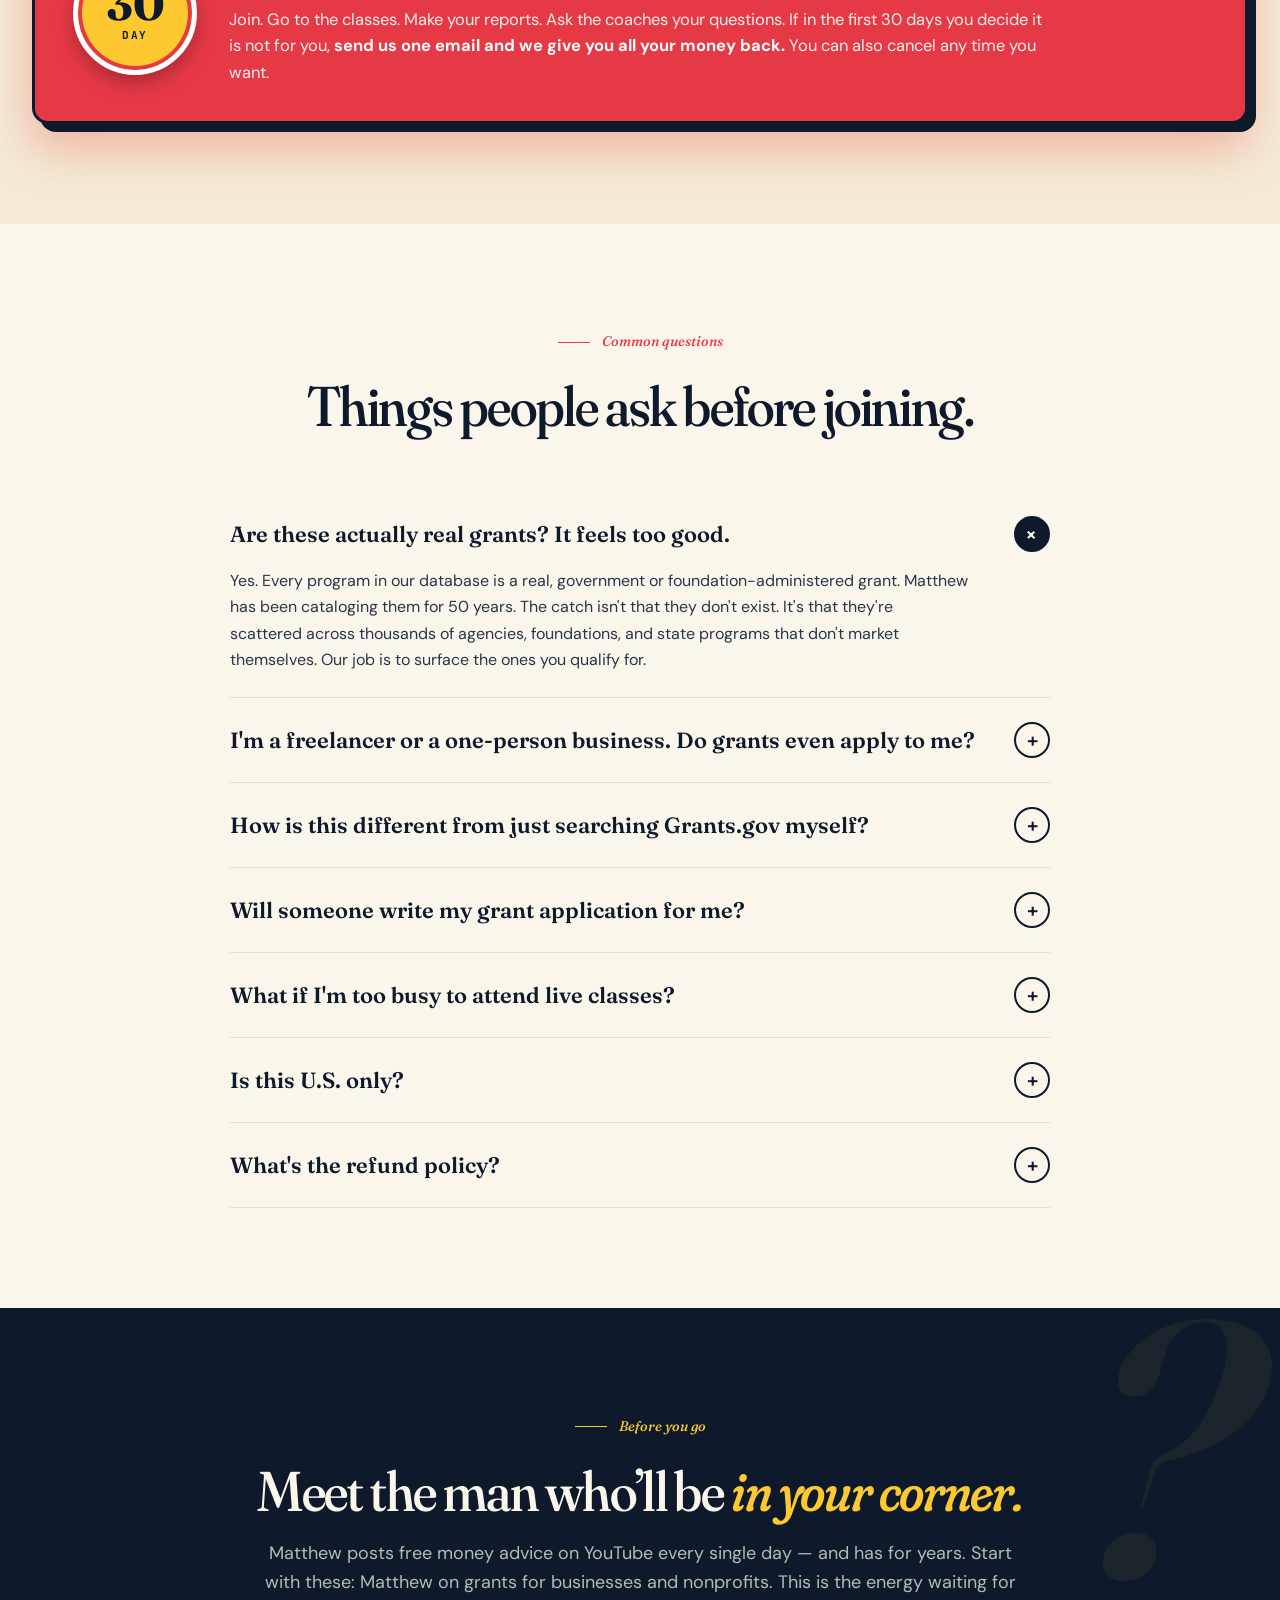
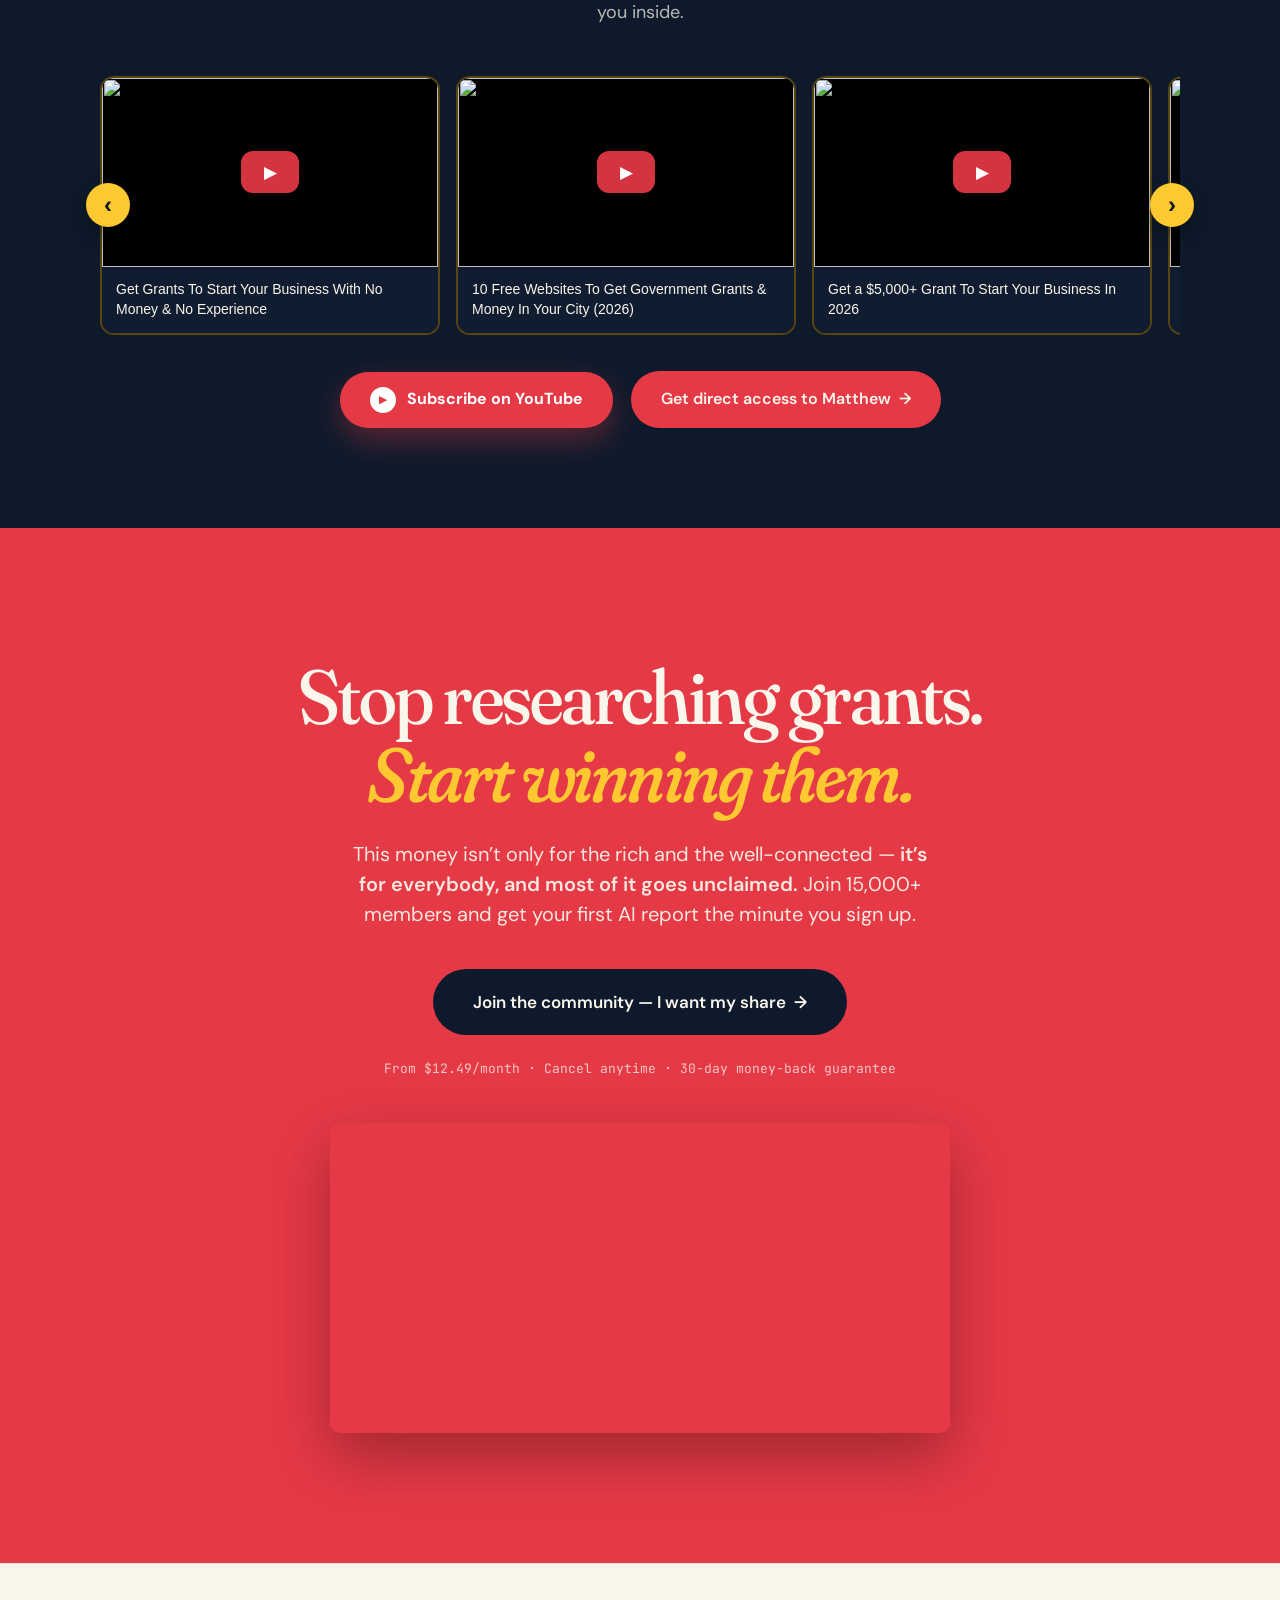
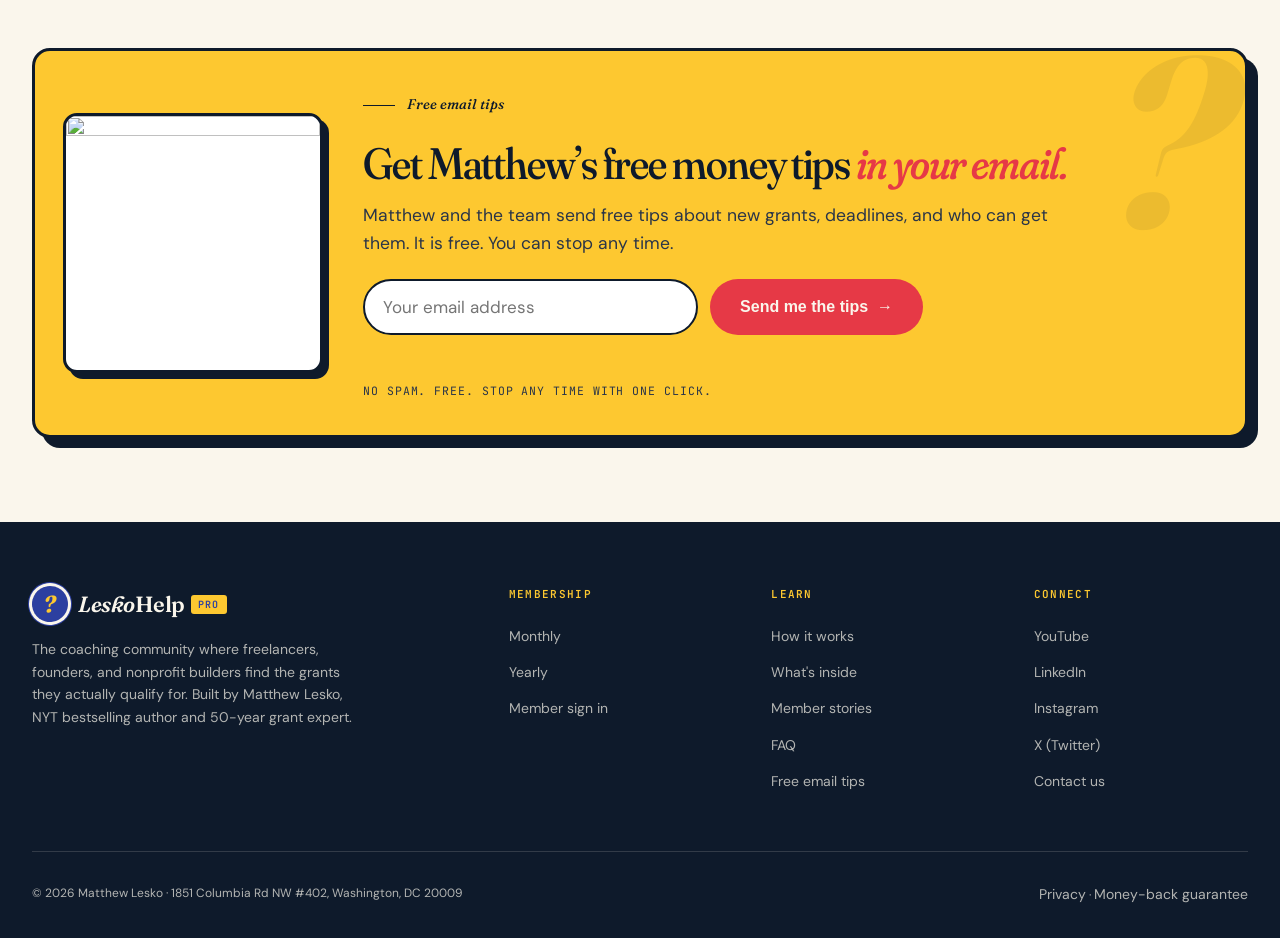
==== commit 8632ecab: "GA4 on every page, not just index.html Moves the GA4 block from PR #4 (measurement id, consent rule " ====
--- a/index.html
+++ b/index.html
@@ -3164,68 +3164,17 @@
 </script>
 
 <!-- ──────────── ANALYTICS (Google Analytics 4) ────────────
-     What it measures: page visits, clicks on the join buttons, clicks on the
-     three checkout buttons (with plan and price), and newsletter sign-ups.
-     It stays completely off until GA4_MEASUREMENT_ID below is filled in. -->
+     What it measures on this page: page visits, clicks on the join buttons,
+     clicks on the three checkout links (with plan and price), and newsletter
+     sign-ups. The shared setup — the measurement id, consent rule and plan
+     prices — lives in assets/analytics.js, so checkout.html and welcome.html
+     follow the same rules. It stays completely off until the id in that file
+     is filled in. -->
+<script src="/assets/analytics.js"></script>
 <script>
 (function () {
-  // The id of the GA4 data stream, like 'G-XXXXXXXXXX'. Empty = analytics off:
-  // nothing is loaded and nothing is sent.
-  var GA4_MEASUREMENT_ID = '';
-
-  // Set to true ONLY once the same id is also entered in Recurly's hosted page
-  // settings. It adds a visitor id to the checkout links so Google sees the
-  // landing page and the payment page as one visit instead of two.
-  var LINK_VISIT_TO_RECURLY = false;
-
-  // Plan code (the last part of a checkout link) -> what that plan costs.
-  // Must match the pricing cards above and the plans in Recurly.
-  var PLAN_PRICES_USD = {
-    'business-monthly': 29.95,
-    'business-half-year': 89.95,
-    'business-yearly': 149.95
-  };
-
-  // Countries where a visitor must agree before analytics cookies are set.
-  // This page has no consent banner yet, so for these visitors Google only
-  // receives anonymous, cookieless signals.
-  var CONSENT_REQUIRED_REGIONS = [
-    'AT', 'BE', 'BG', 'HR', 'CY', 'CZ', 'DK', 'EE', 'FI', 'FR', 'DE', 'GR', 'HU',
-    'IE', 'IT', 'LV', 'LT', 'LU', 'MT', 'NL', 'PL', 'PT', 'RO', 'SK', 'SI', 'ES',
-    'SE', 'IS', 'LI', 'NO', 'GB', 'CH'
-  ];
-
-  if (!GA4_MEASUREMENT_ID) return;
-
-  window.dataLayer = window.dataLayer || [];
-  // Input: any gtag command. Output: none; it queues the command for Google's
-  // script. Must pass `arguments` itself, that is the format Google reads.
-  function gtag() { window.dataLayer.push(arguments); }
-  window.gtag = gtag;
-
-  var everythingDenied = {
-    ad_storage: 'denied', ad_user_data: 'denied',
-    ad_personalization: 'denied', analytics_storage: 'denied'
-  };
-  var analyticsOnly = {
-    ad_storage: 'denied', ad_user_data: 'denied',
-    ad_personalization: 'denied', analytics_storage: 'granted'
-  };
-  gtag('consent', 'default', analyticsOnly);
-  everythingDenied.region = CONSENT_REQUIRED_REGIONS;
-  gtag('consent', 'default', everythingDenied);
-
-  gtag('js', new Date());
-  if (LINK_VISIT_TO_RECURLY) {
-    gtag('set', 'linker', { domains: ['leskohelp.recurly.com'] });
-  }
-  gtag('config', GA4_MEASUREMENT_ID);
-
-  var googleScript = document.createElement('script');
-  googleScript.async = true;
-  googleScript.src = 'https://www.googletagmanager.com/gtag/js?id=' +
-    encodeURIComponent(GA4_MEASUREMENT_ID);
-  document.head.appendChild(googleScript);
+  var LA = window.LeskoAnalytics;
+  LA.init();
 
   // Input: a link element. Output: the id of the page section it sits in
   // ('pricing', 'faq', ...) or 'page' when it is in none. Why: the same button
@@ -3241,15 +3190,18 @@
     return (link.textContent || '').replace(/\s+/g, ' ').trim().slice(0, 80);
   }
 
-  // Input: a checkout address. Output: the plan code at its end, or null when
-  // the address is not one of our checkout links.
-  function planCodeOf(address) {
-    var match = /leskohelp\.recurly\.com\/subscribe\/([a-z0-9-]+)/i.exec(address || '');
+  // Input: a checkout link's href. Output: the plan code after its ?plan=, or
+  // null when the href is not one of our checkout links. The buttons go to
+  // our own /checkout page (since 2026-09-30), not straight to Recurly, so
+  // this reads the plan out of that link's own query string instead of a
+  // Recurly hosted-page address.
+  function planCodeOf(href) {
+    var match = /\/checkout\b[^#]*[?&]plan=([a-z0-9-]+)/i.exec(href || '');
     return match ? match[1] : null;
   }
 
   // One listener for the whole page: every click is checked once.
-  // Checkout button -> 'begin_checkout' with plan and price.
+  // Checkout link -> 'begin_checkout' with plan and price.
   // Button that scrolls to the prices -> 'join_button_click'.
   document.addEventListener('click', function (event) {
     var link = event.target.closest ? event.target.closest('a[href]') : null;
@@ -3257,8 +3209,8 @@
 
     var planCode = planCodeOf(link.getAttribute('href'));
     if (planCode) {
-      var price = PLAN_PRICES_USD[planCode];
-      gtag('event', 'begin_checkout', {
+      var price = LA.planPriceUSD(planCode);
+      LA.track('begin_checkout', {
         currency: 'USD',
         value: price,
         items: [{ item_id: planCode, item_name: planCode, price: price, quantity: 1 }],
@@ -3269,7 +3221,7 @@
     }
 
     if (link.getAttribute('href') === '#pricing') {
-      gtag('event', 'join_button_click', {
+      LA.track('join_button_click', {
         button_text: labelOf(link),
         button_section: sectionOf(link)
       });
@@ -3282,7 +3234,7 @@
     var form = event.target;
     var action = (form && form.getAttribute && form.getAttribute('action')) || '';
     if (action.indexOf('app.kit.com/forms/') === -1) return;
-    gtag('event', 'generate_lead', { form_name: 'newsletter' });
+    LA.track('generate_lead', { form_name: 'newsletter' });
   });
 })();
 </script>
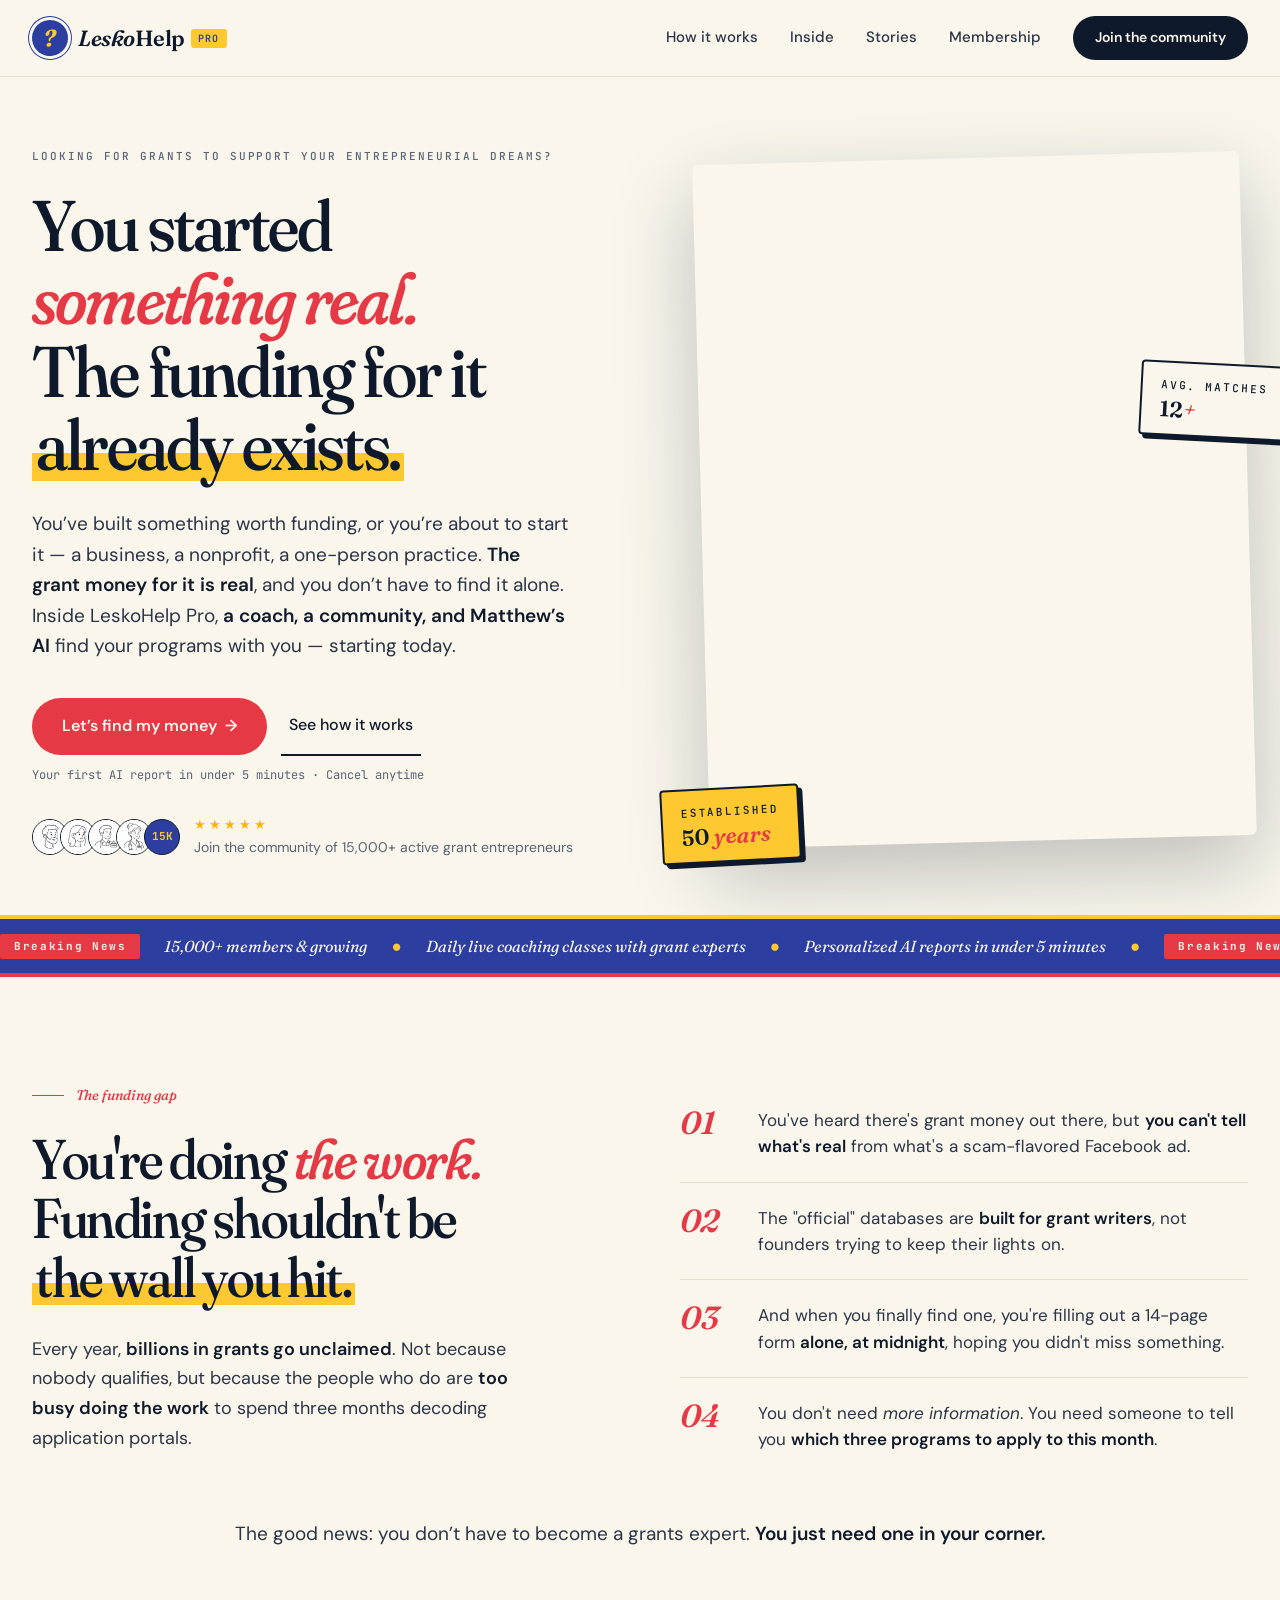
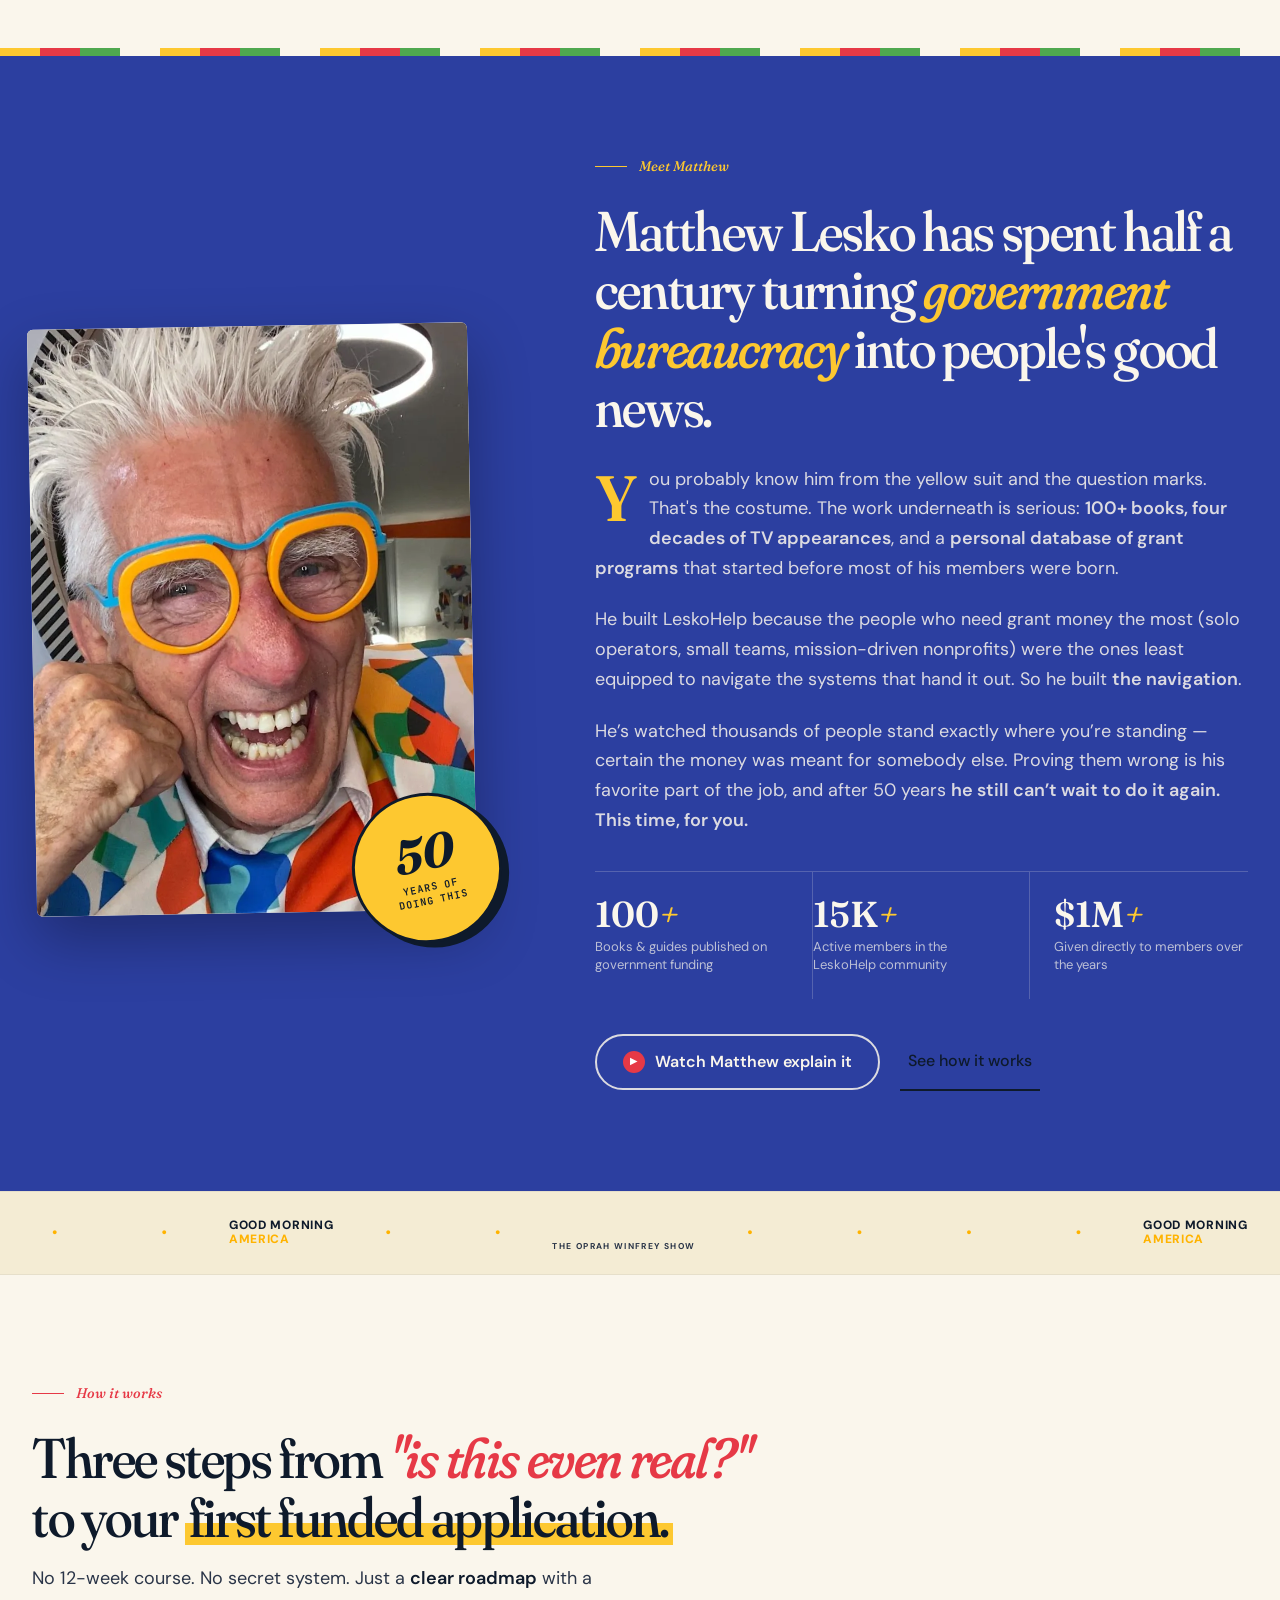
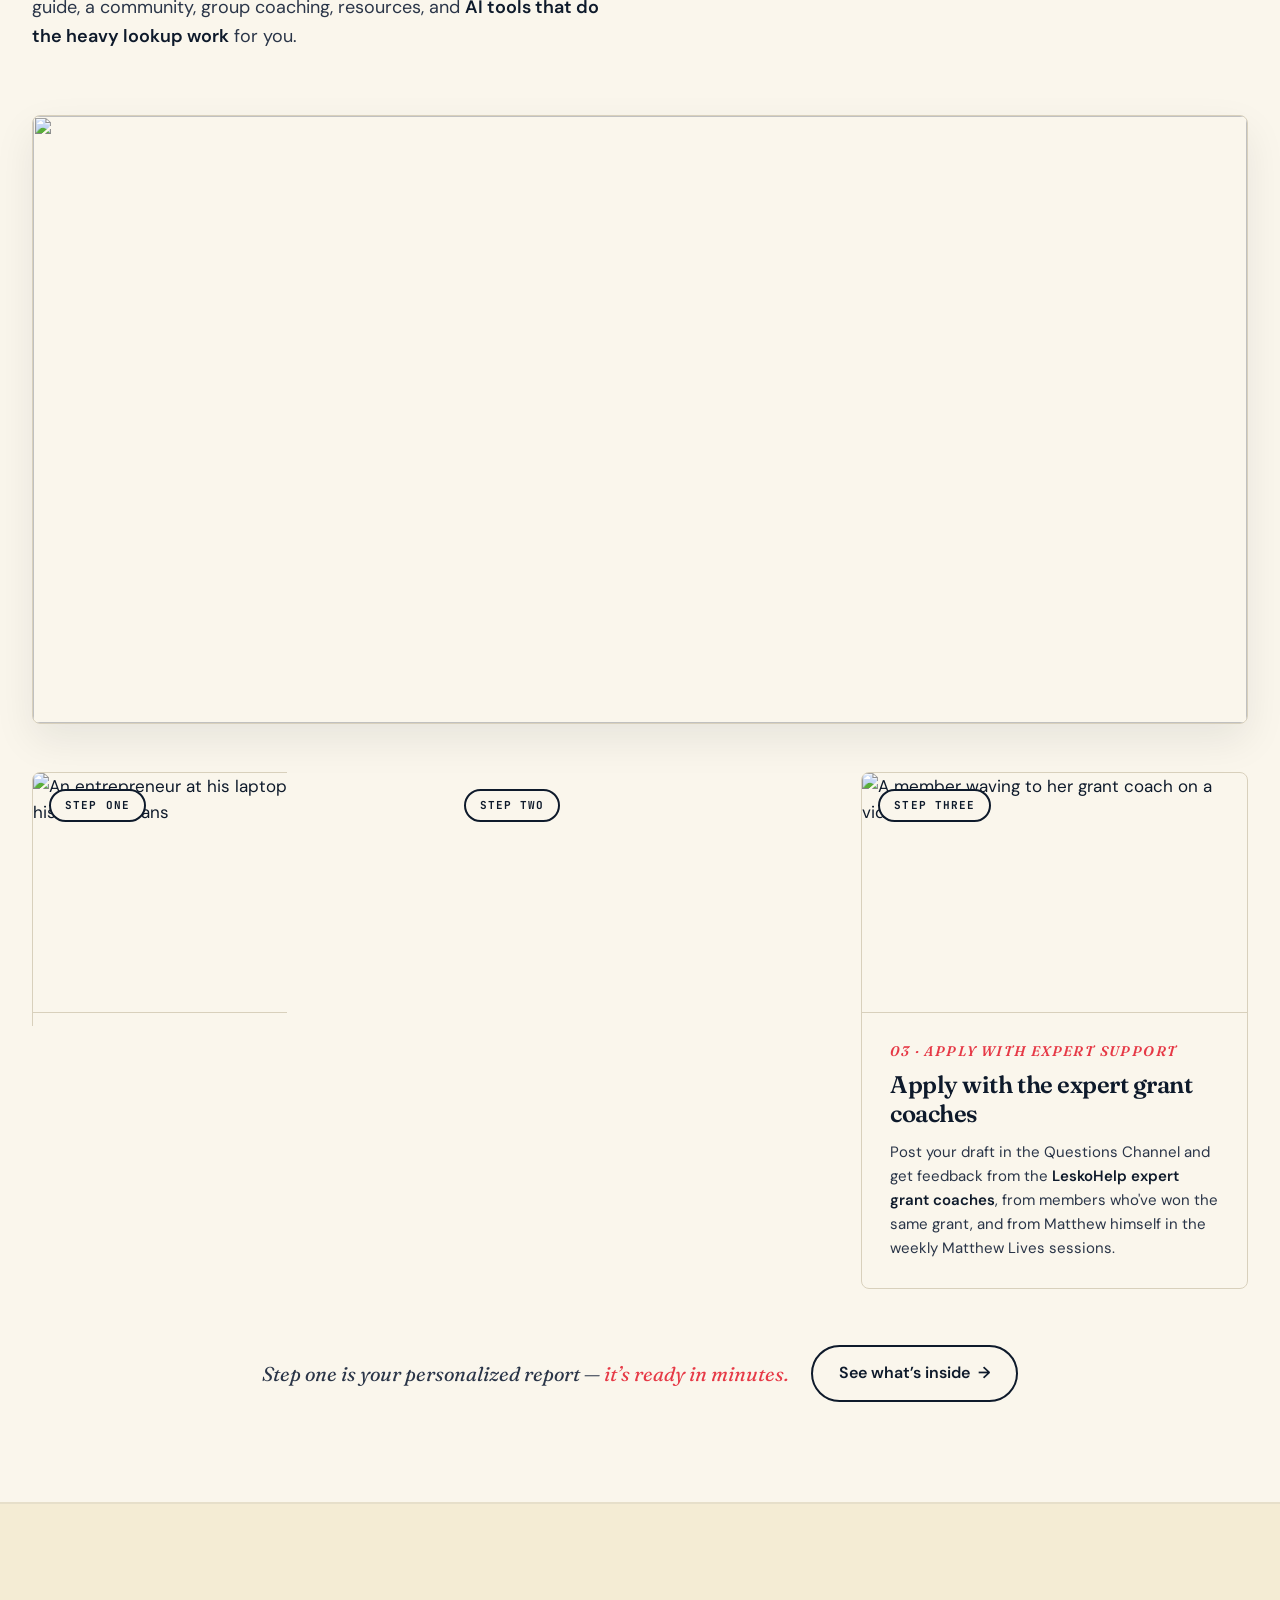
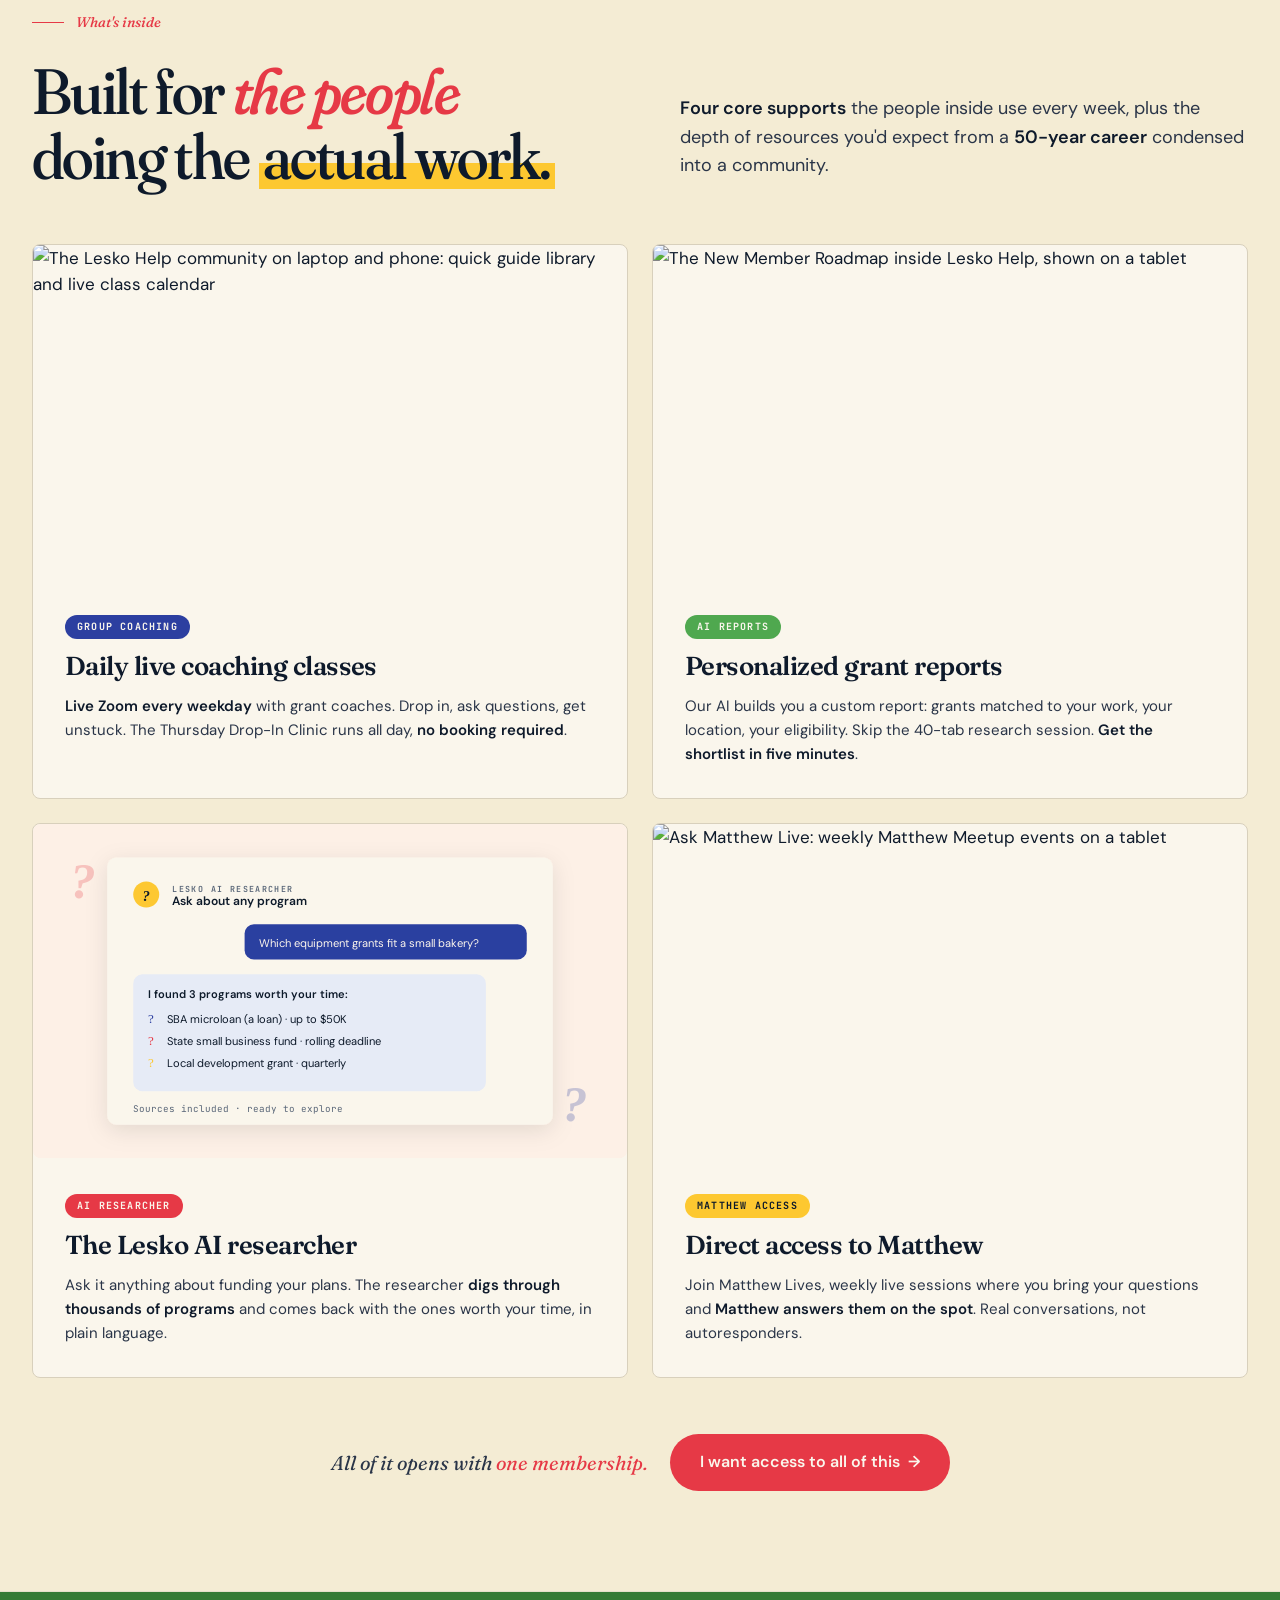
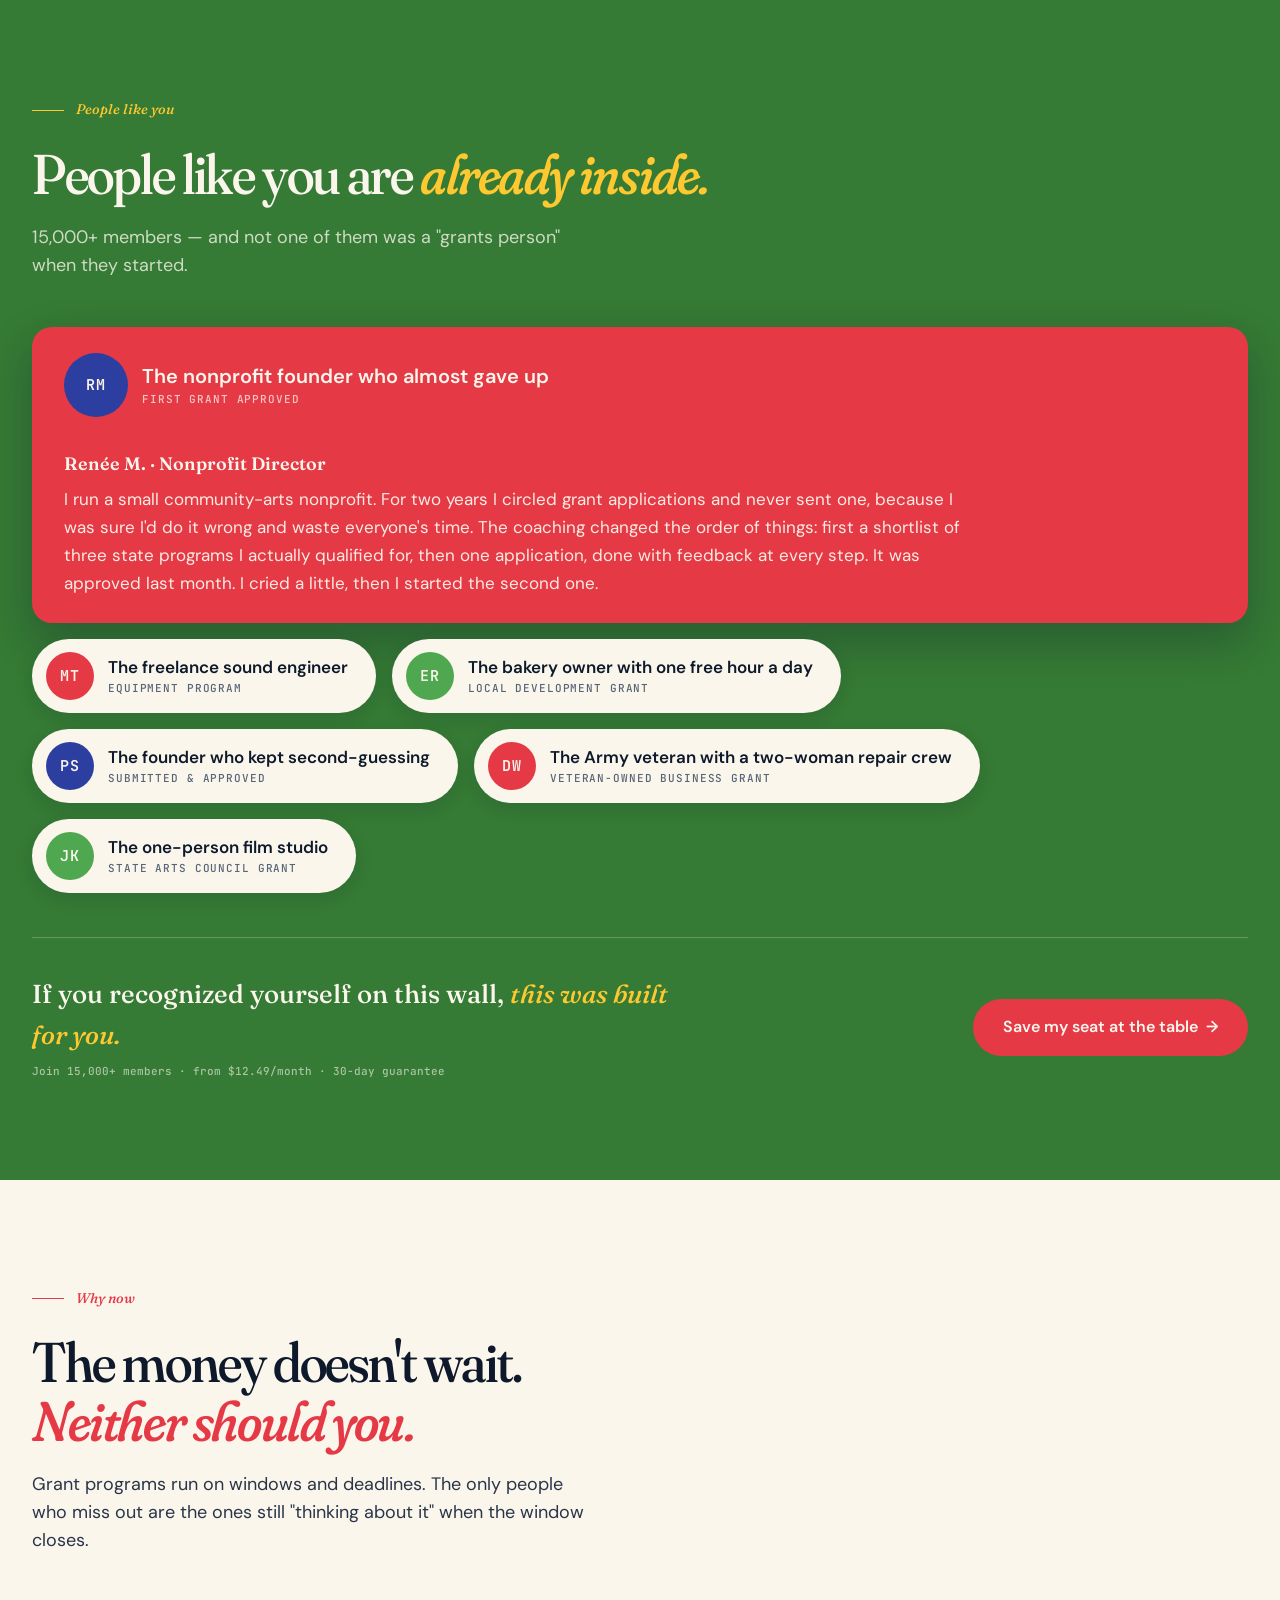
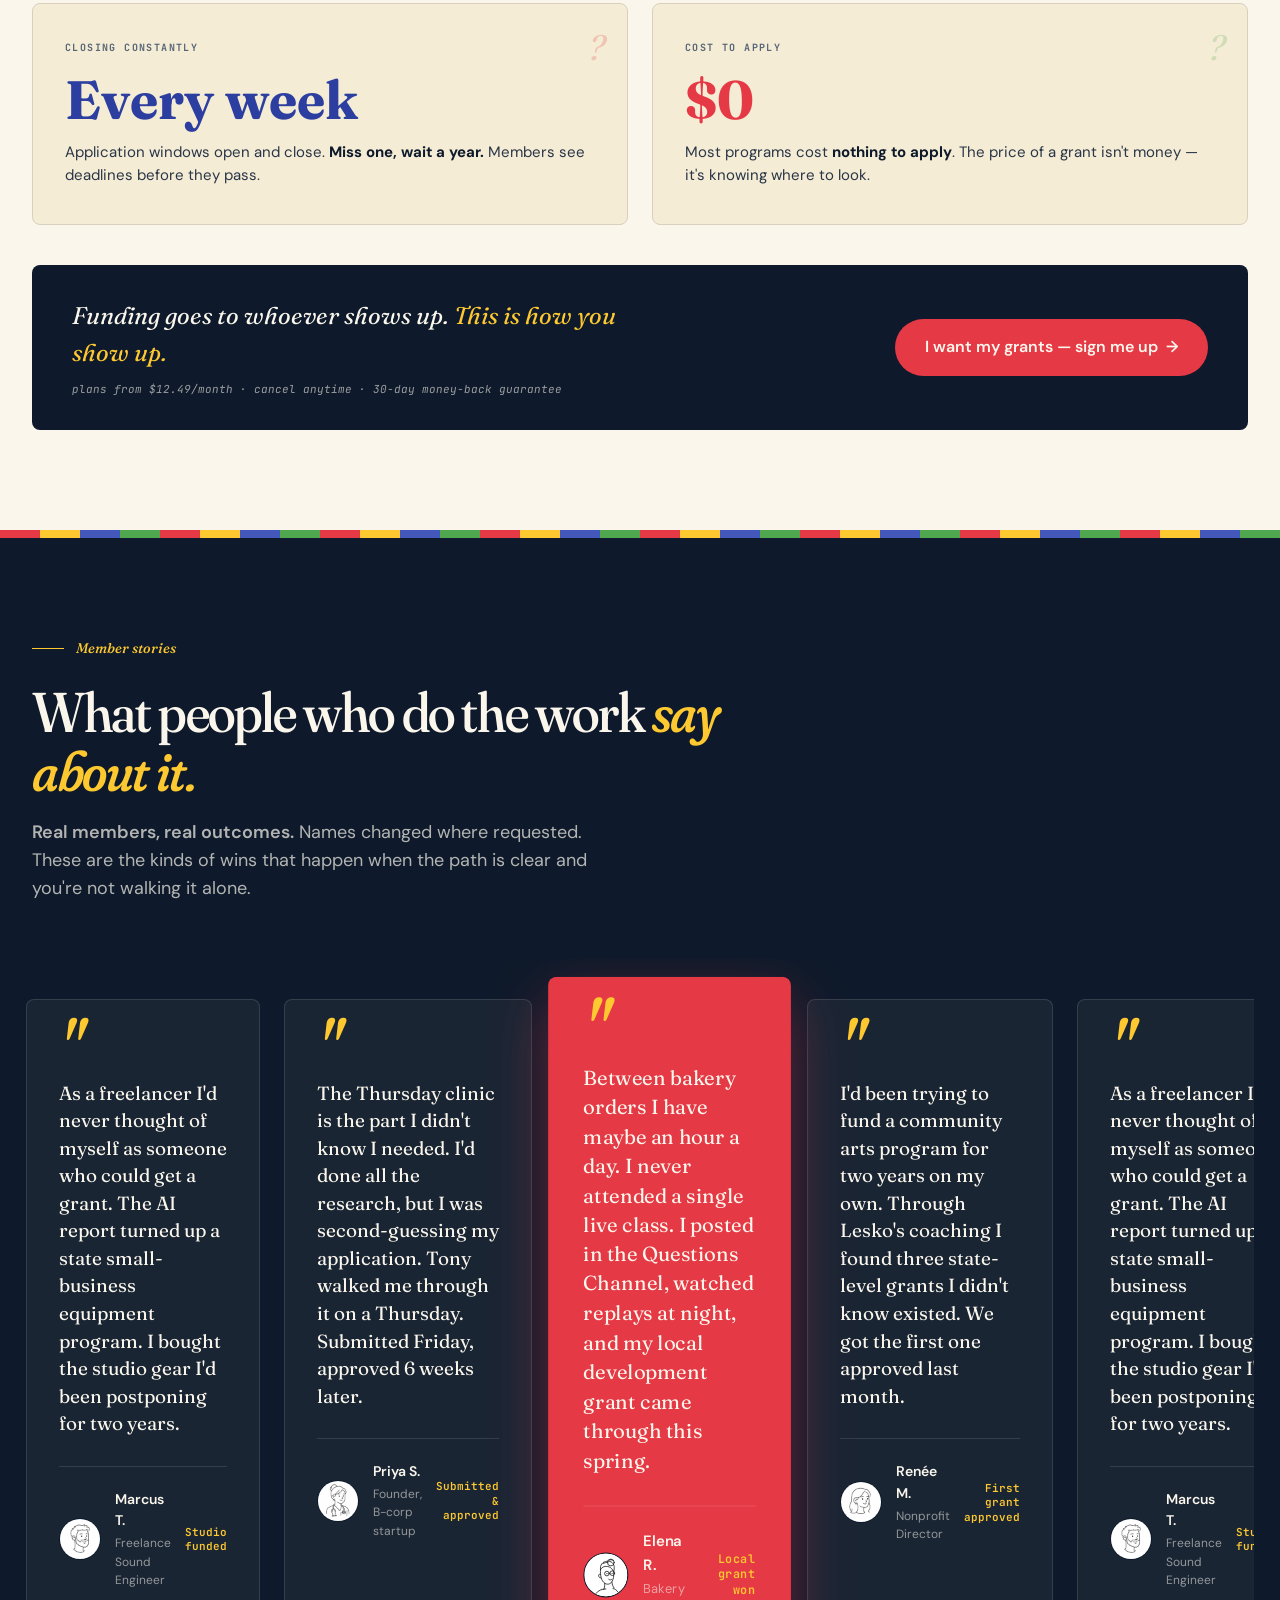
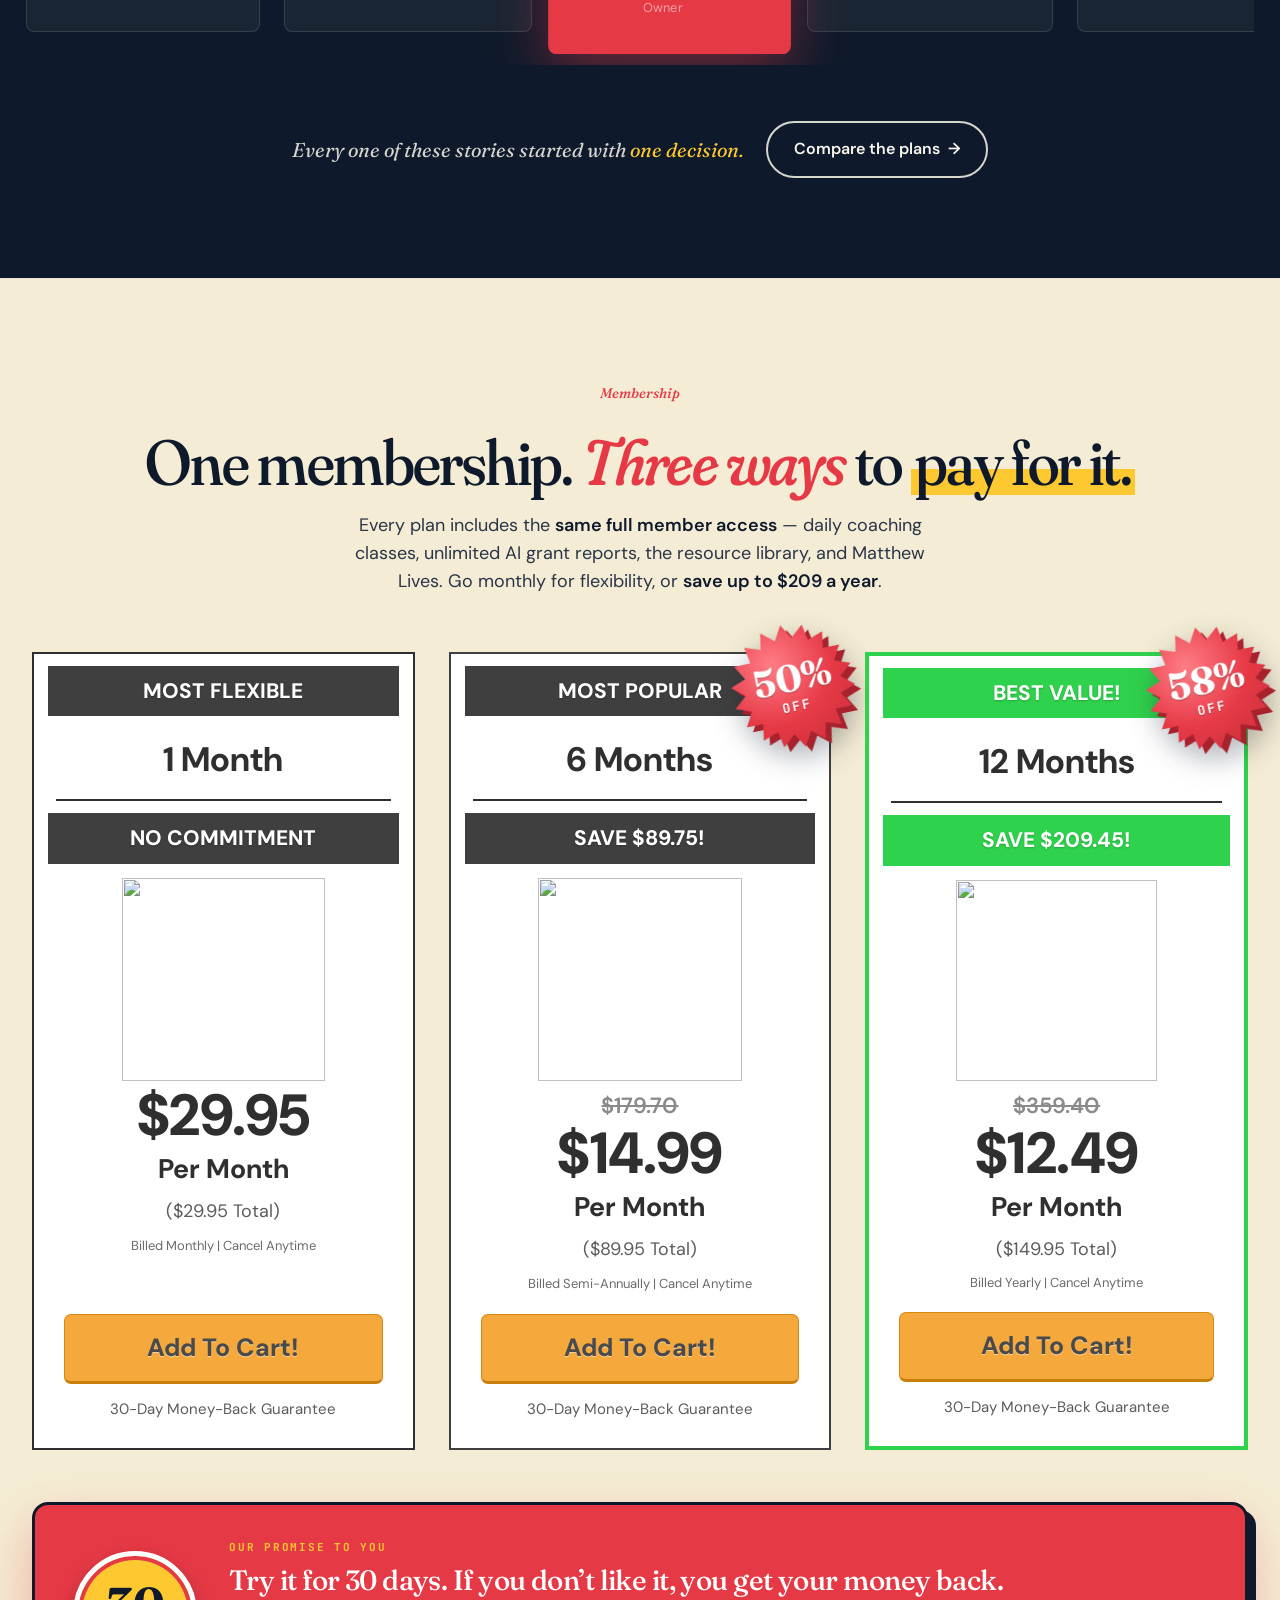
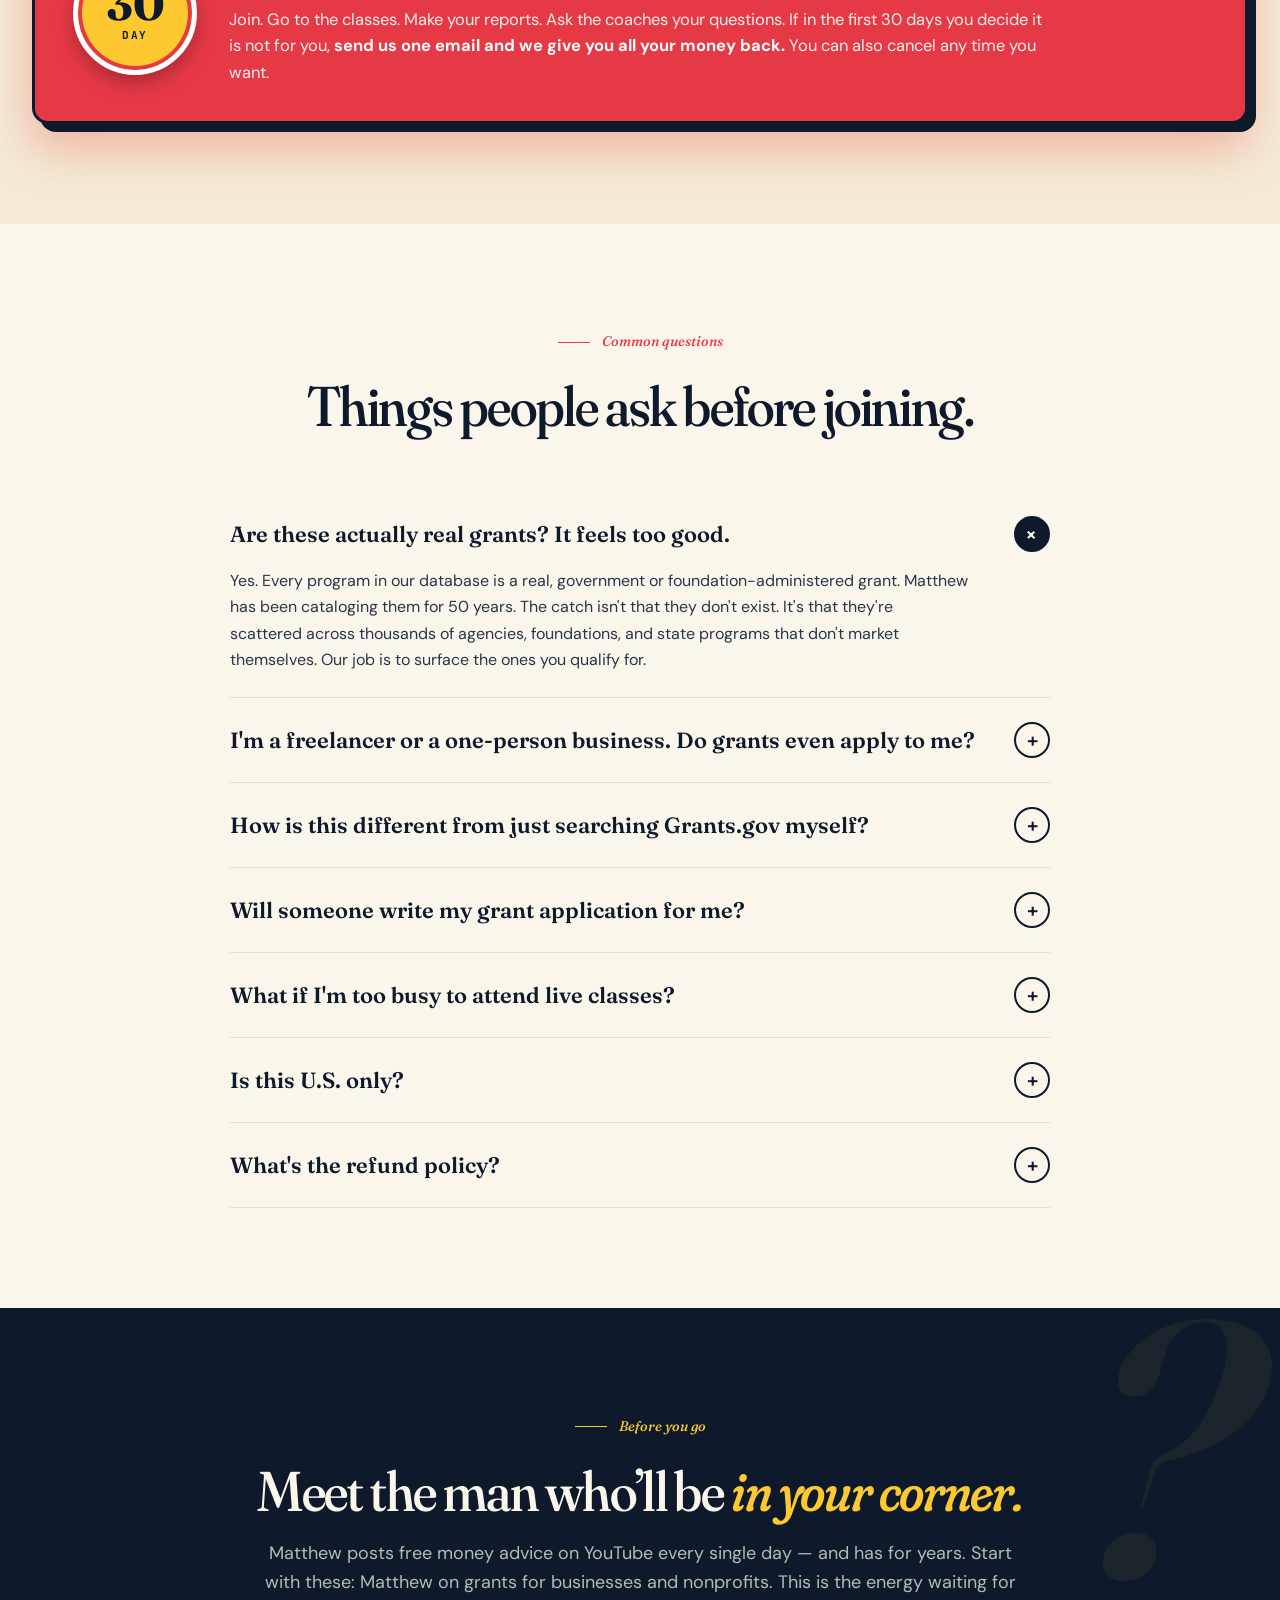
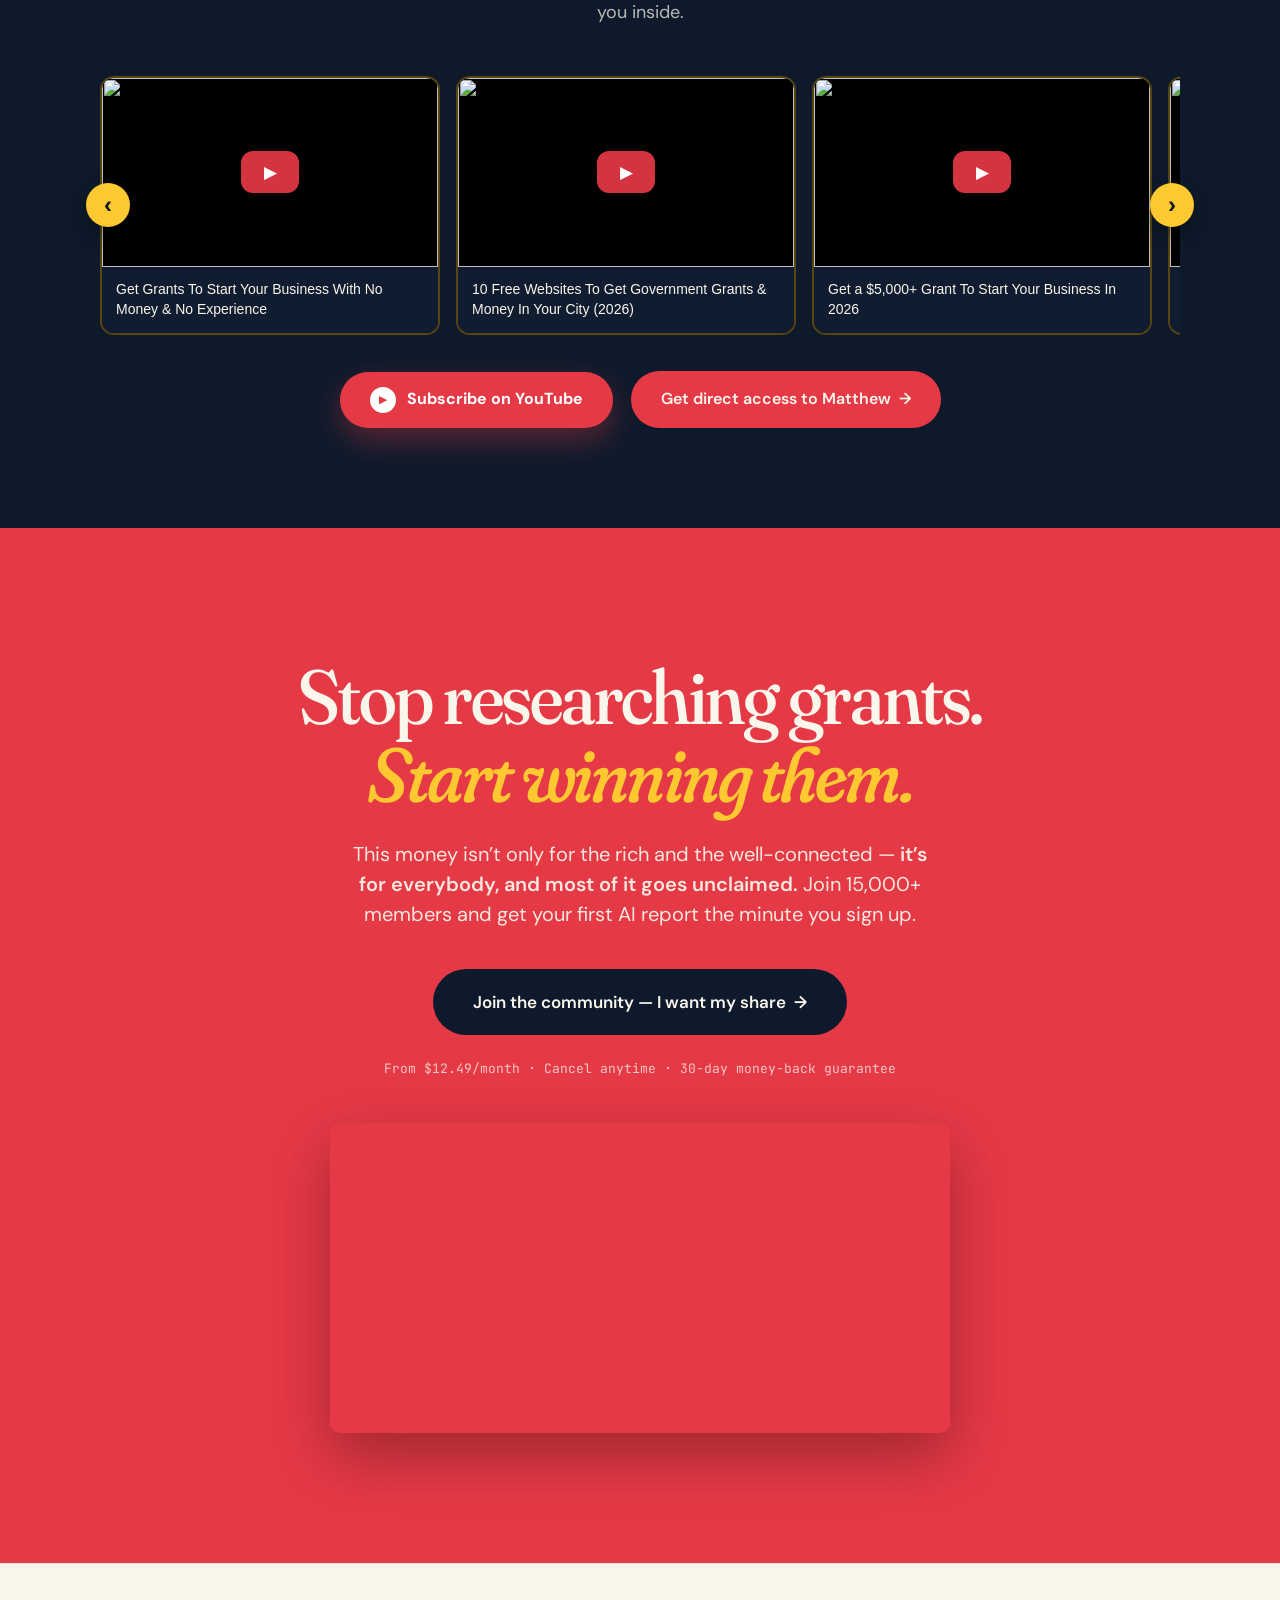
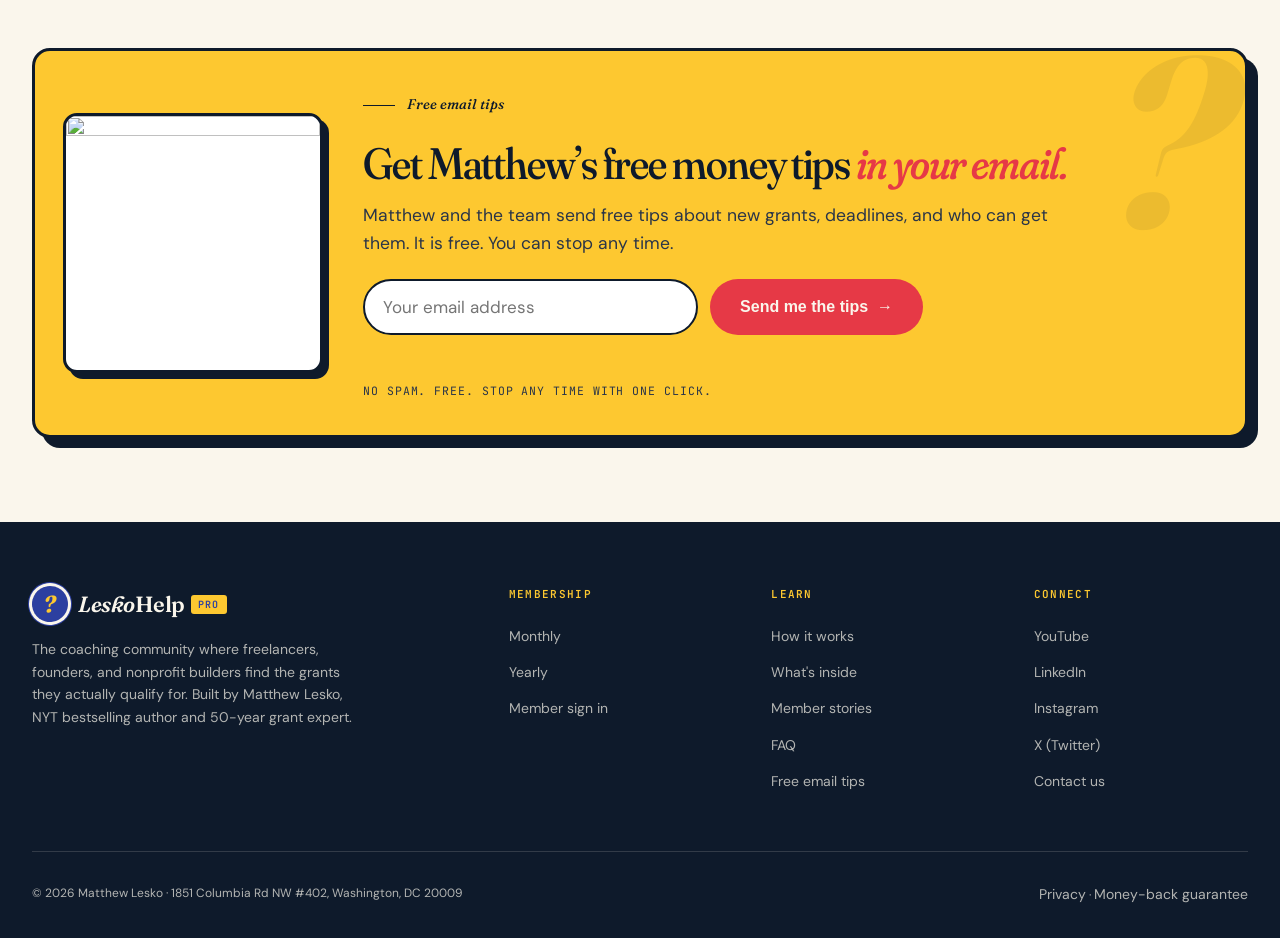
==== commit 6d54a121: "Point the checkout buttons, offers and llms.txt at the CF order pages Holds the invariant (page B3, " ====
--- a/index.html
+++ b/index.html
@@ -96,7 +96,7 @@
      "price": "29.95",
      "priceCurrency": "USD",
      "description": "$29.95 per month, billed monthly. Cancel anytime.",
-     "url": "https://www.leskobusiness.com/checkout?plan=monthly",
+     "url": "https://checkout.leskobusiness.com/monthly",
      "availability": "https://schema.org/InStock"
     },
     {
@@ -105,7 +105,7 @@
      "price": "89.95",
      "priceCurrency": "USD",
      "description": "$14.99/month billed semi-annually ($89.95).",
-     "url": "https://www.leskobusiness.com/checkout?plan=half-year",
+     "url": "https://checkout.leskobusiness.com/half-year",
      "availability": "https://schema.org/InStock"
     },
     {
@@ -114,7 +114,7 @@
      "price": "149.95",
      "priceCurrency": "USD",
      "description": "$12.49/month billed yearly ($149.95).",
-     "url": "https://www.leskobusiness.com/checkout?plan=yearly",
+     "url": "https://checkout.leskobusiness.com/yearly",
      "availability": "https://schema.org/InStock"
     }
    ]
@@ -2609,13 +2609,15 @@
 </section>
 
 <!-- ──────────── PRICING ──────────── -->
-<!-- The checkout buttons go to our branded /checkout page (checkout.html),
-     which sends the buyer on to Recurly's hosted page
-     (leskohelp.recurly.com/subscribe/<plan code>). Recurly charges that
-     plan's own price, so the prices here and in checkout.html must match the
-     plans in Recurly: business-monthly $29.95, business-half-year $89.95,
-     business-yearly $149.95. Changing a price means changing it in all three
-     places. After payment Recurly should send the buyer to /welcome. -->
+<!-- The checkout buttons go to the ClickFunnels order pages on our own
+     subdomain, https://checkout.leskobusiness.com/<plan> (plan = monthly,
+     half-year or yearly), which charge through Recurly.js. Each page charges
+     its own plan's price, so the prices here, in checkout.html and in
+     assets/site-events.js must match the plans in Recurly and the
+     ClickFunnels products: business-monthly $29.95, business-half-year
+     $89.95, business-yearly $149.95. Changing a price means changing it in
+     every one of those places. After payment ClickFunnels sends the buyer to
+     /welcome. -->
 <section class="pricing" id="pricing">
   <div class="container">
     <div class="pricing-header reveal">
@@ -2637,7 +2639,7 @@
         <div class="pc-per">Per Month</div>
         <div class="pc-note">($29.95 Total)</div>
         <div class="pc-bill">Billed Monthly&nbsp;|&nbsp;Cancel Anytime</div>
-        <a href="/checkout?plan=monthly" class="pc-cart">Add To Cart!</a>
+        <a href="https://checkout.leskobusiness.com/monthly" class="pc-cart">Add To Cart!</a>
         <div class="pc-mbg">30-Day Money-Back Guarantee</div>
       </div>
 
@@ -2654,7 +2656,7 @@
         <div class="pc-per">Per Month</div>
         <div class="pc-note">($89.95 Total)</div>
         <div class="pc-bill">Billed Semi-Annually&nbsp;|&nbsp;Cancel Anytime</div>
-        <a href="/checkout?plan=half-year" class="pc-cart">Add To Cart!</a>
+        <a href="https://checkout.leskobusiness.com/half-year" class="pc-cart">Add To Cart!</a>
         <div class="pc-mbg">30-Day Money-Back Guarantee</div>
       </div>
 
@@ -2671,7 +2673,7 @@
         <div class="pc-per">Per Month</div>
         <div class="pc-note">($149.95 Total)</div>
         <div class="pc-bill">Billed Yearly&nbsp;|&nbsp;Cancel Anytime</div>
-        <a href="/checkout?plan=yearly" class="pc-cart">Add To Cart!</a>
+        <a href="https://checkout.leskobusiness.com/yearly" class="pc-cart">Add To Cart!</a>
         <div class="pc-mbg">30-Day Money-Back Guarantee</div>
       </div>
     </div>
@@ -2821,7 +2823,7 @@
       <em>Start winning them.</em>
     </h2>
     <p>This money isn’t only for the rich and the well-connected — <strong>it’s for everybody, and most of it goes unclaimed.</strong> Join 15,000+ members and get your first AI report the minute you sign up.</p>
-    <a href="/checkout?plan=monthly" class="btn-primary">Join the community — I want my share &nbsp;→</a>
+    <a href="https://checkout.leskobusiness.com/monthly" class="btn-primary">Join the community — I want my share &nbsp;→</a>
     <p class="small">From $12.49/month · Cancel anytime · 30-day money-back guarantee</p>
     <div class="cta-video">
       <video src="assets/welcome-loop.mp4" muted autoplay loop playsinline aria-label="Comic Matthew welcomes you with open arms"></video>
@@ -3167,10 +3169,21 @@
      What it measures on this page: page visits, clicks on the join buttons,
      clicks on the three checkout links (with plan and price), and newsletter
      sign-ups. The shared setup — the measurement id, consent rule and plan
-     prices — lives in assets/analytics.js, so checkout.html and welcome.html
-     follow the same rules. It stays completely off until the id in that file
-     is filled in. -->
-<script src="/assets/analytics.js"></script>
+     prices — lives in assets/site-events.js (named that way, not
+     assets/analytics.js, so ad blockers that target "analytics" filenames
+     don't drop it), so checkout.html and welcome.html follow the same rules.
+     It stays completely off until the id in that file is filled in. If it
+     ever fails to load, window.LeskoAnalytics below is a harmless no-op
+     stand-in, so a blocked or missing file never breaks this page. -->
+<script src="/assets/site-events.js"></script>
+<script>
+  window.LeskoAnalytics = window.LeskoAnalytics || {
+    init: function () { return false; },
+    track: function () {},
+    isOn: function () { return false; },
+    planPriceUSD: function () {}
+  };
+</script>
 <script>
 (function () {
   var LA = window.LeskoAnalytics;
@@ -3190,14 +3203,18 @@
     return (link.textContent || '').replace(/\s+/g, ' ').trim().slice(0, 80);
   }
 
-  // Input: a checkout link's href. Output: the plan code after its ?plan=, or
-  // null when the href is not one of our checkout links. The buttons go to
-  // our own /checkout page (since 2026-09-30), not straight to Recurly, so
-  // this reads the plan out of that link's own query string instead of a
-  // Recurly hosted-page address.
+  // Input: a checkout link's href. Output: the plan code of that link, or
+  // null when the href is not one of our checkout links. Two shapes count:
+  // https://checkout.leskobusiness.com/<plan> (the ClickFunnels order pages,
+  // where the plan is the path; since 2026-10-27) and /checkout?plan=<plan>
+  // (our retired own checkout page, which now only redirects there - kept so
+  // an old copy of the page still counts its clicks). The query string of
+  // the first shape is ignored on purpose.
   function planCodeOf(href) {
-    var match = /\/checkout\b[^#]*[?&]plan=([a-z0-9-]+)/i.exec(href || '');
-    return match ? match[1] : null;
+    var cfPage = /^https:\/\/checkout\.leskobusiness\.com\/(monthly|half-year|yearly)\/?(?:[?#]|$)/i.exec(href || '');
+    if (cfPage) return cfPage[1].toLowerCase();
+    var oldPage = /\/checkout\b[^#]*[?&]plan=([a-z0-9-]+)/i.exec(href || '');
+    return oldPage ? oldPage[1] : null;
   }
 
   // One listener for the whole page: every click is checked once.
